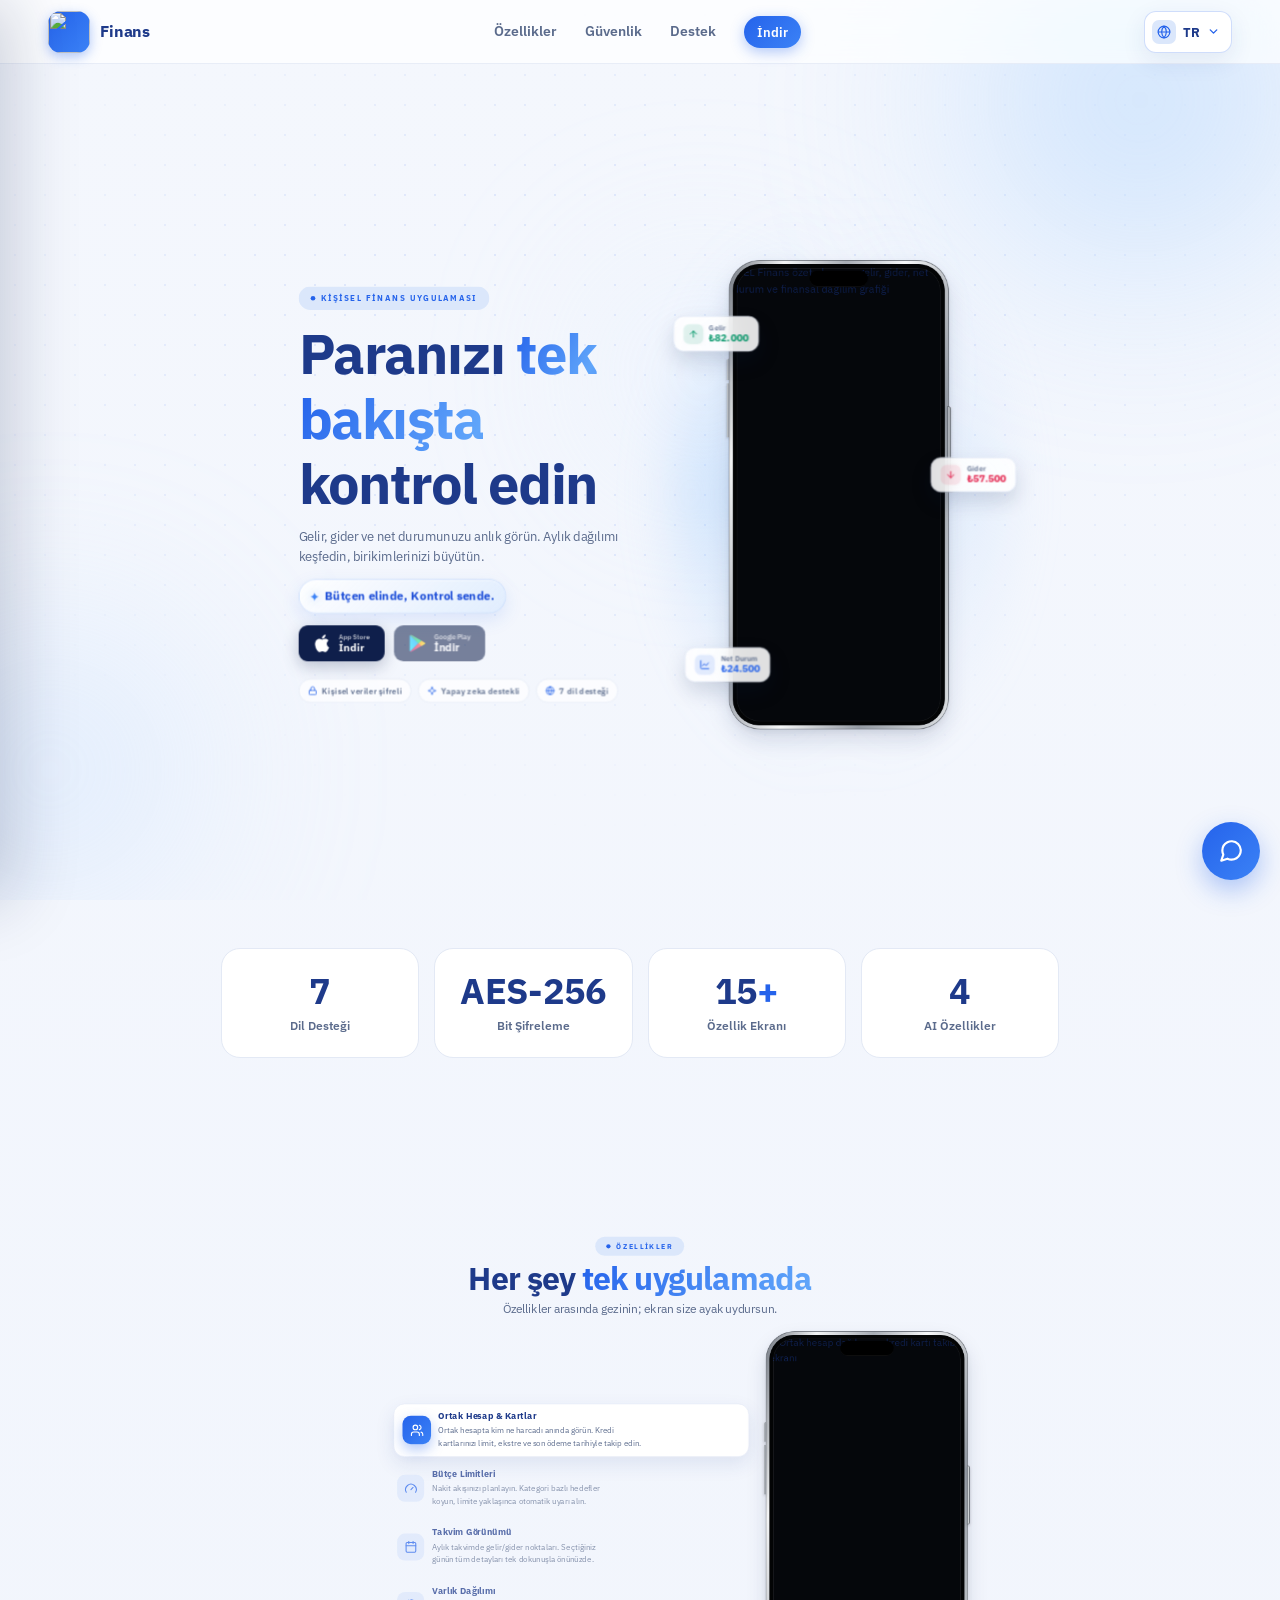
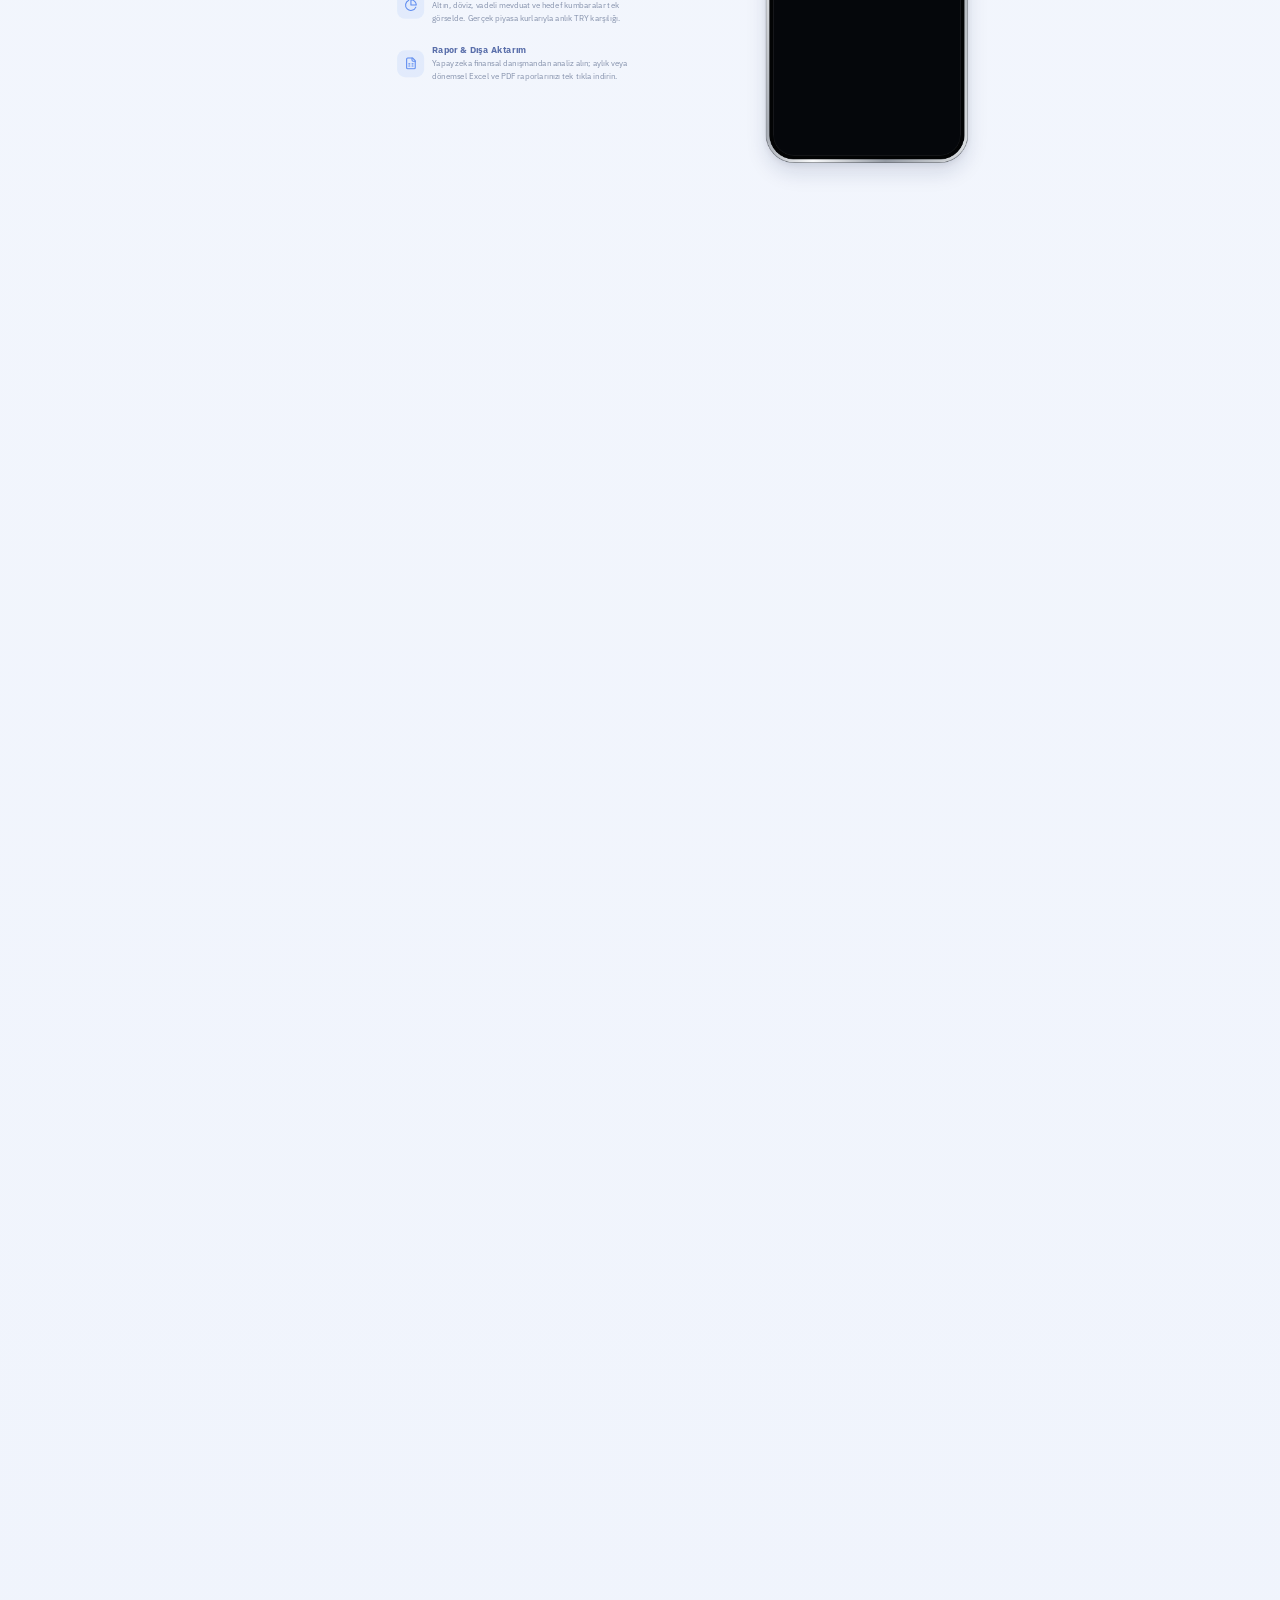
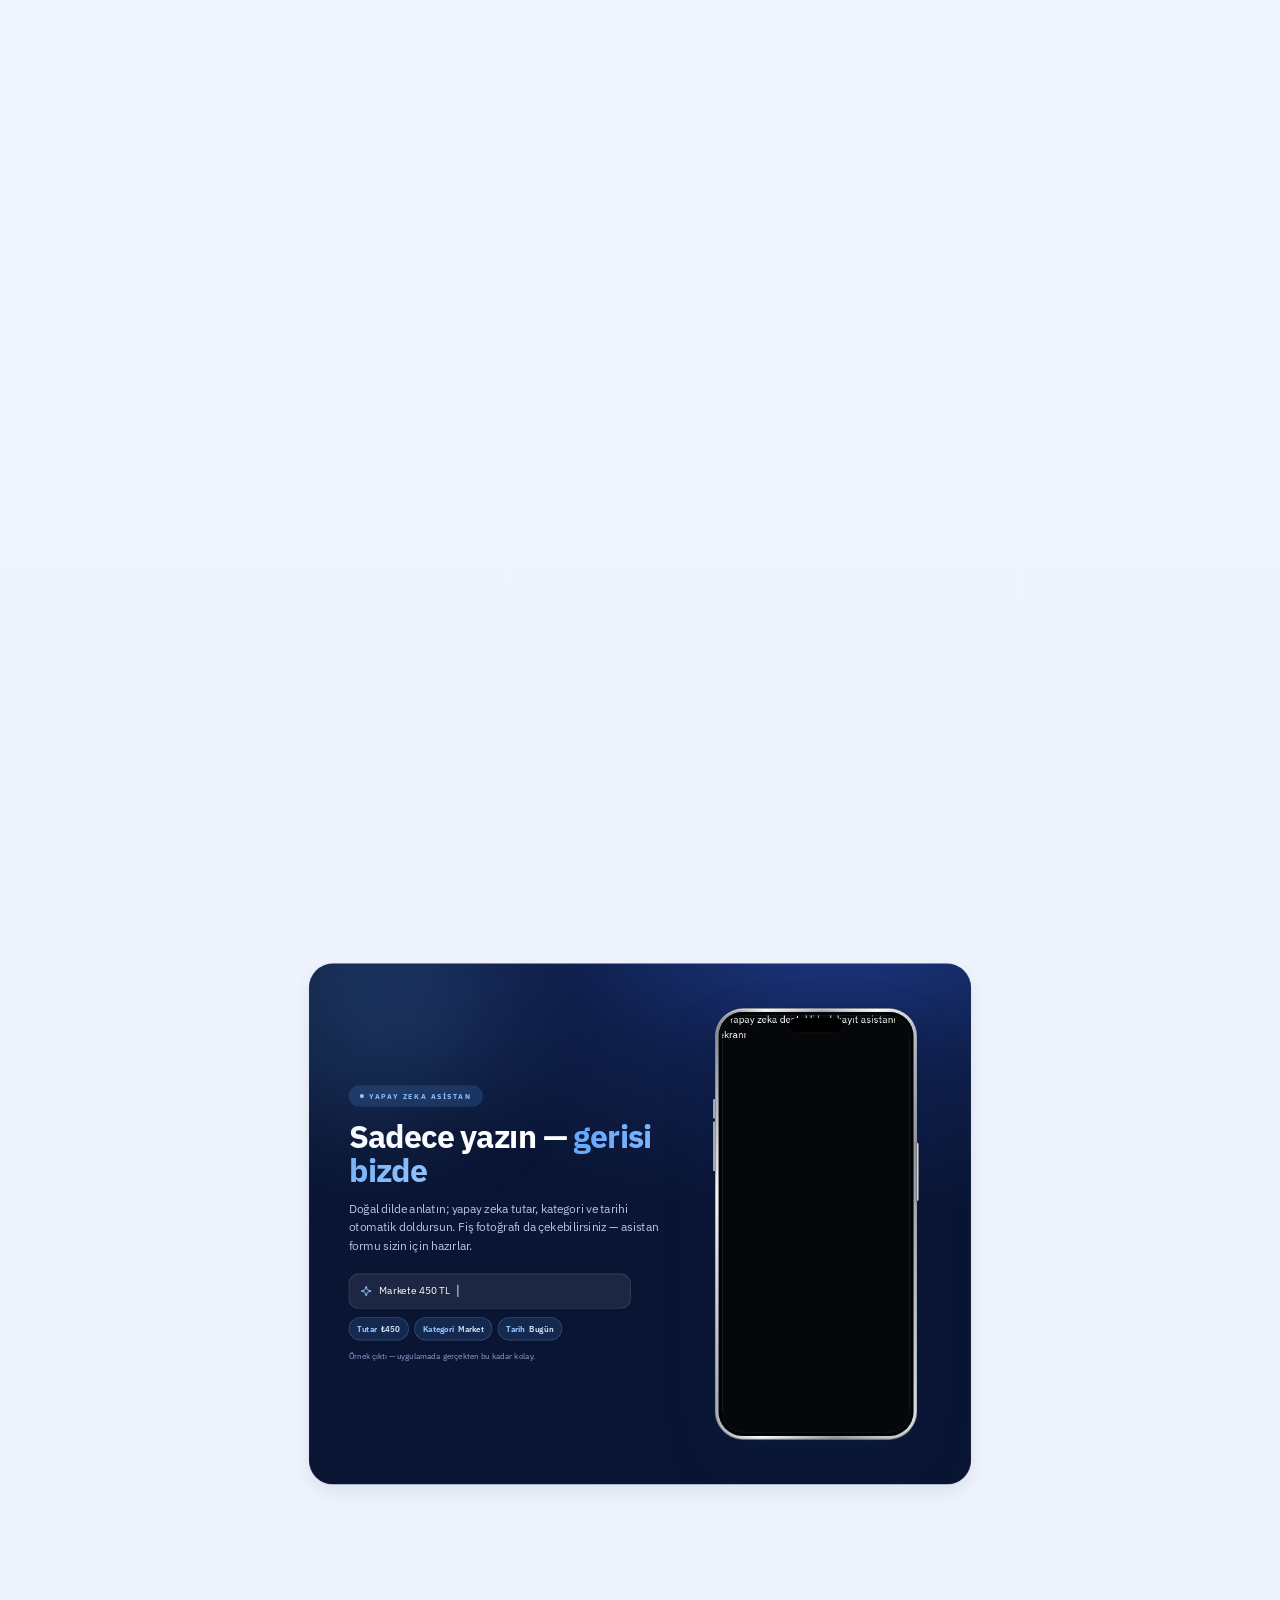
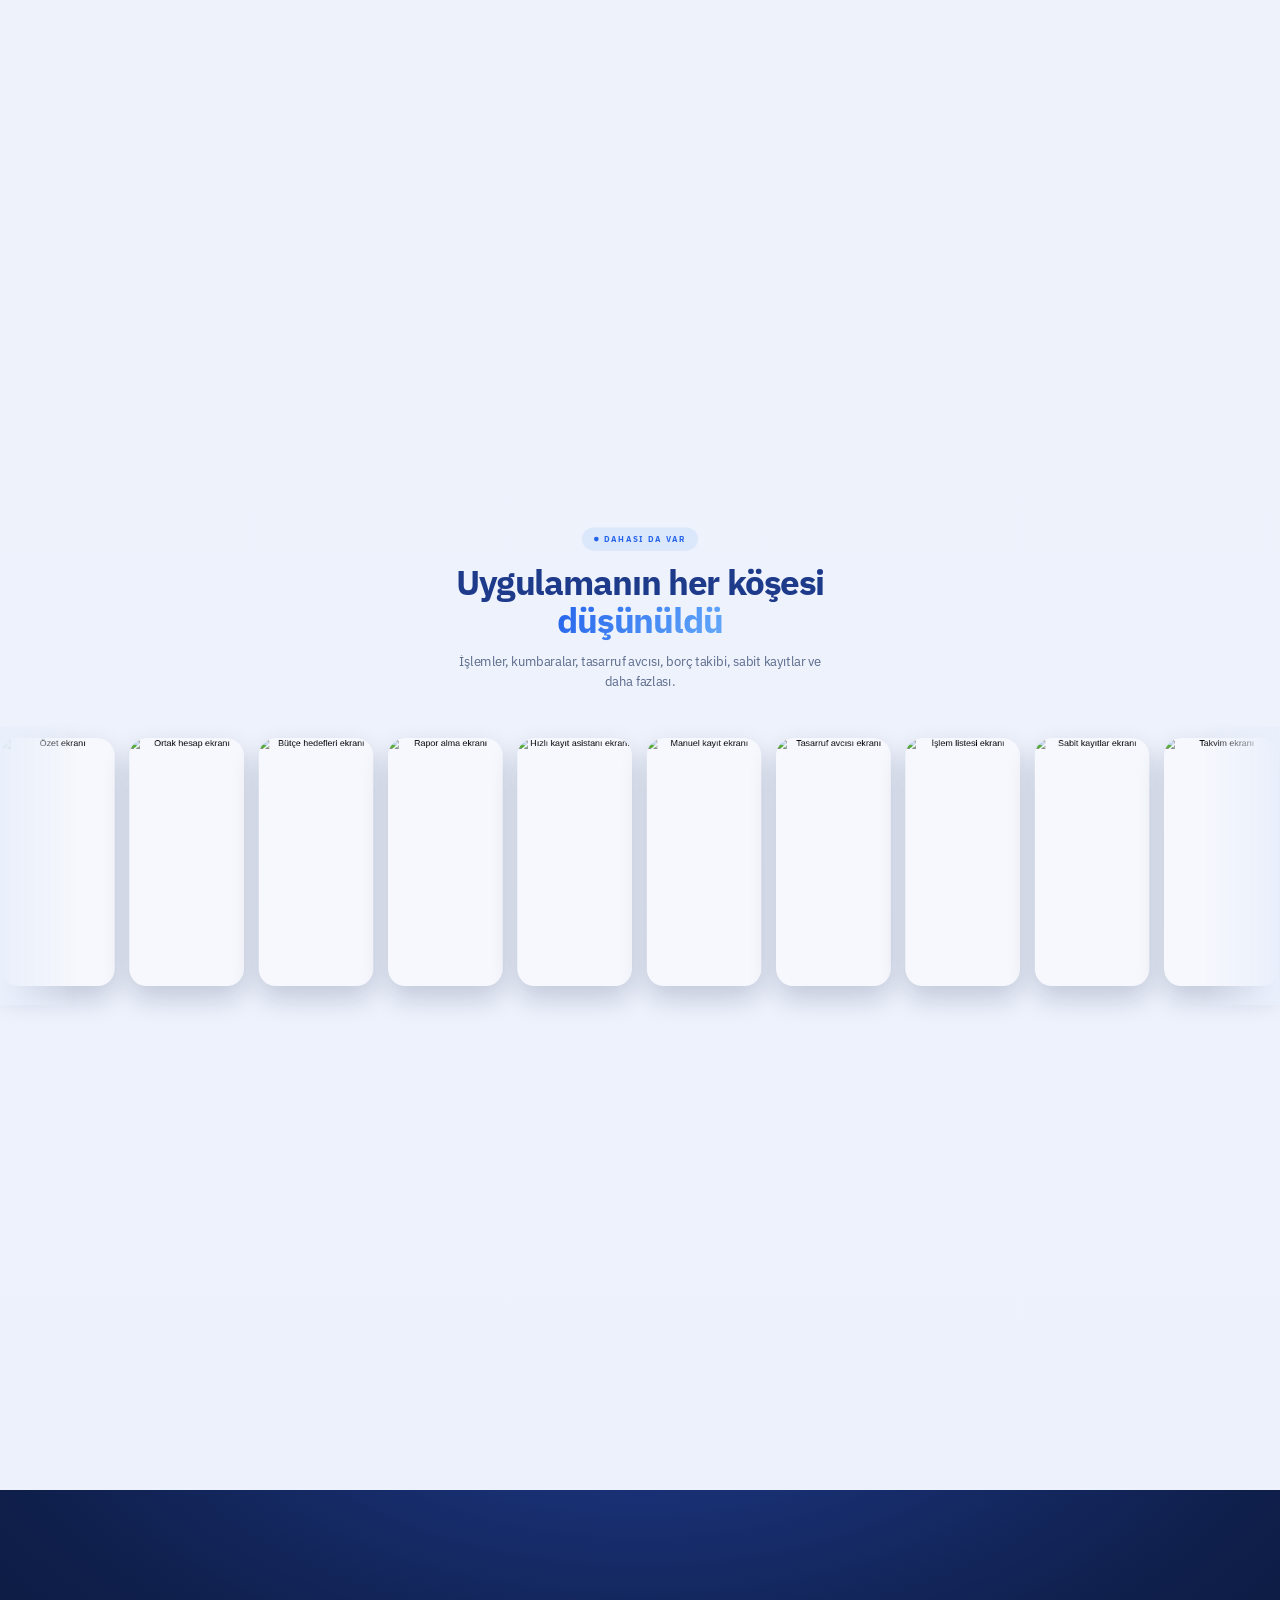
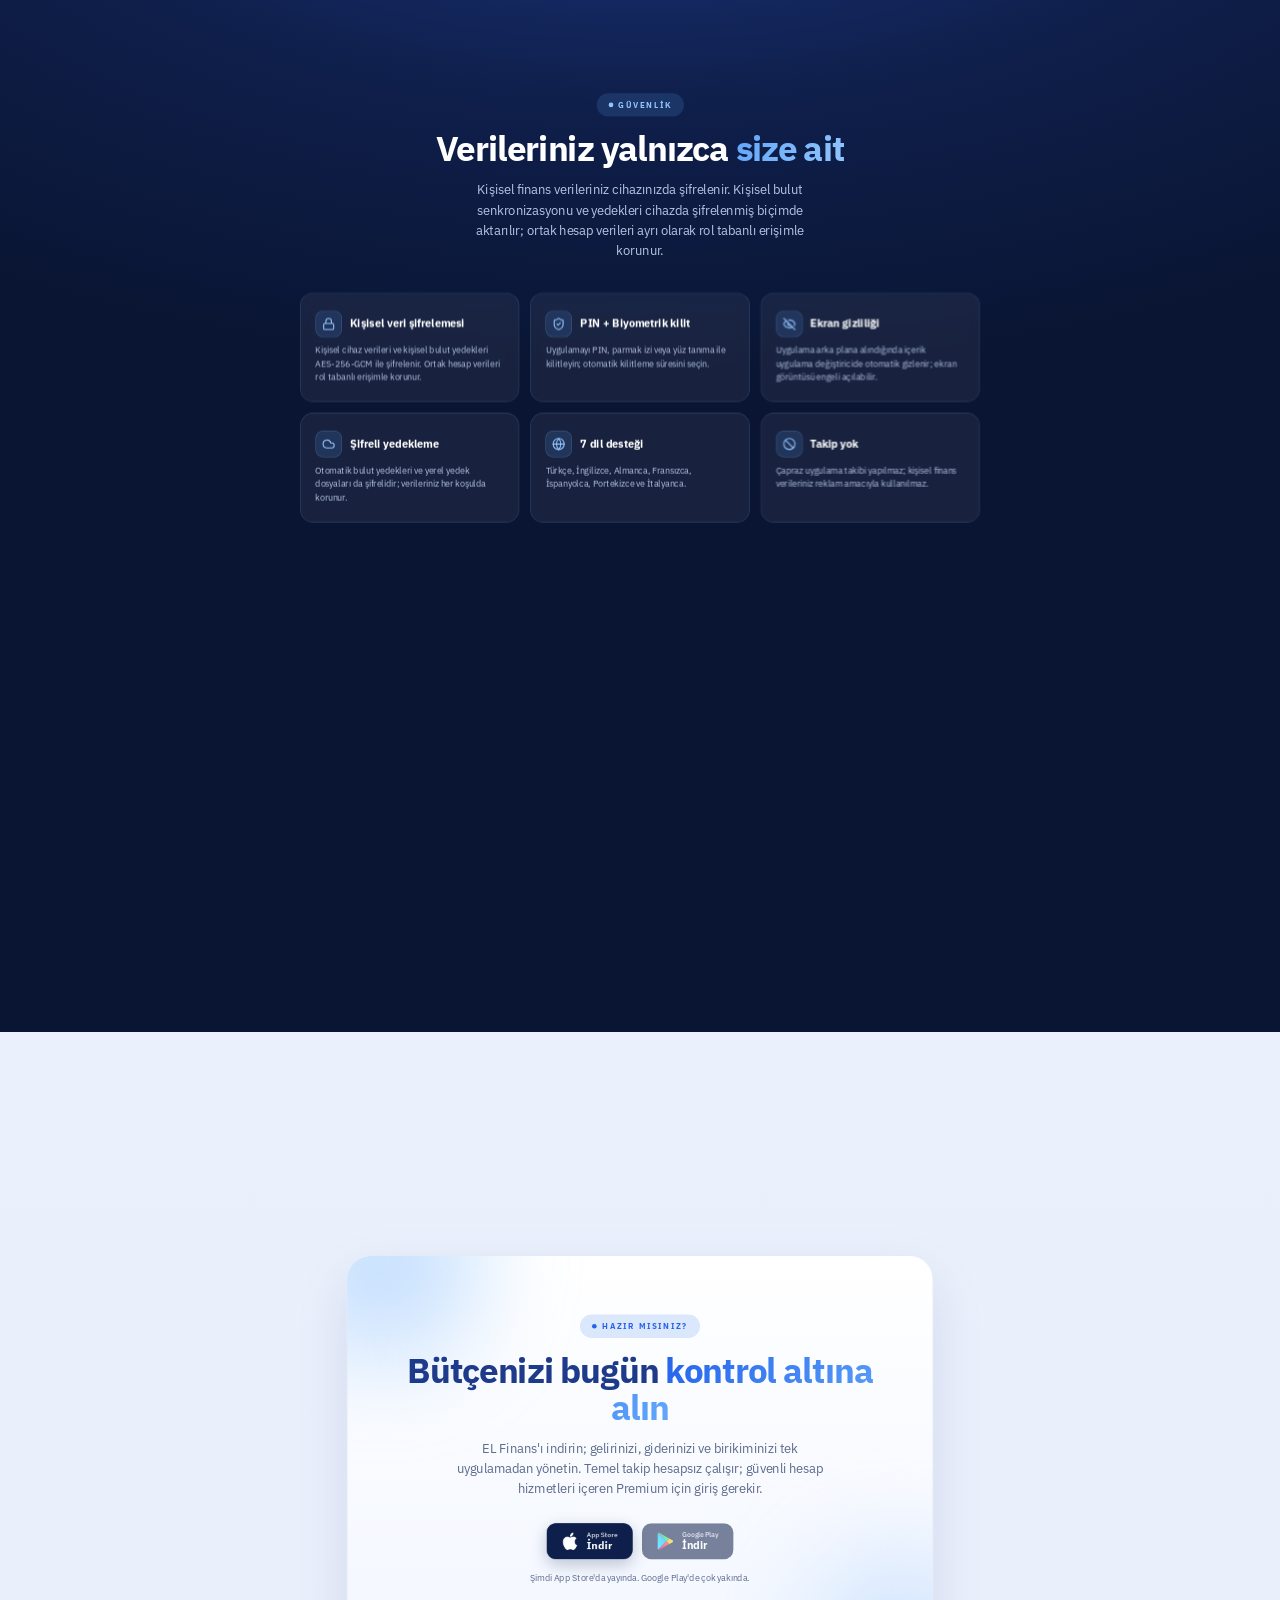
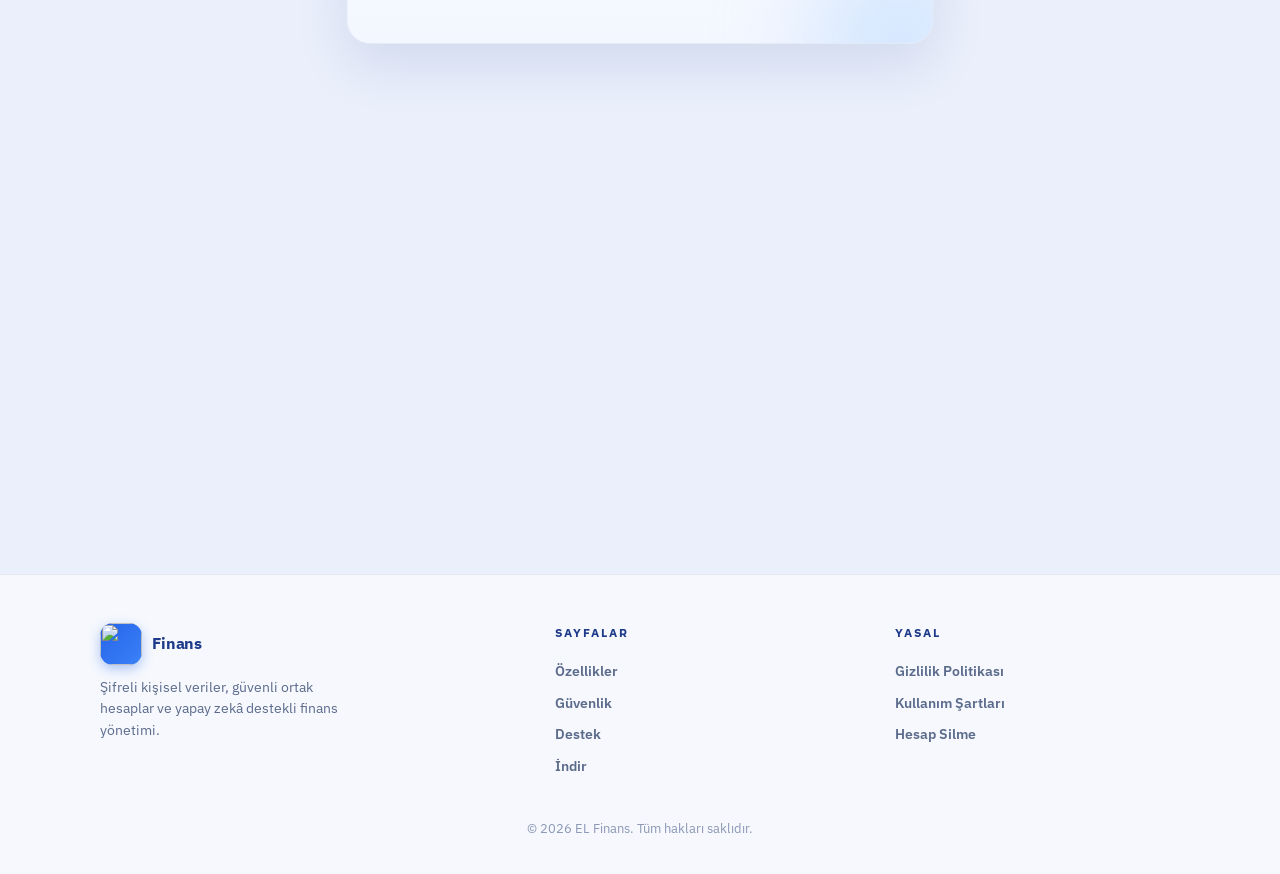
==== index.html @ 50677b7a "Add Brazilian Portuguese legal pages" ====
<!doctype html>
<html lang="tr" data-active-lang="tr">
<head>
  <meta charset="utf-8">
  <meta name="viewport" content="width=device-width, initial-scale=1">
  <title>EL Finans</title>
  <meta name="description" content="EL Finans: gelir-gider takibi, rol korumalı ortak hesaplar, kredi kartı yönetimi, yapay zekâ destekli kayıt, bütçe limitleri ve şifreli kişisel veriler.">
  <meta property="og:title" content="EL Finans — Paranızı tek bakışta kontrol edin">
  <meta property="og:description" content="Gelir, gider, birikim ve kredi kartlarınız tek uygulamada. Şifreli kişisel veriler, güvenli ortak hesaplar ve yapay zekâ desteği.">
  <meta property="og:type" content="website">
  <link rel="icon" type="image/png" href="images/favicon-192.png">
  <link rel="apple-touch-icon" href="images/favicon-192.png">
  <link rel="preconnect" href="https://fonts.googleapis.com">
  <link rel="preconnect" href="https://fonts.gstatic.com" crossorigin>
  <link href="https://fonts.googleapis.com/css2?family=IBM+Plex+Sans:wght@400;500;600;700&display=swap" rel="stylesheet">
  <link rel="stylesheet" href="style.css?v=20260728-18">
</head>
<body>

<nav class="nav">
  <button type="button" class="nav-burger" aria-label="Menüyü aç" aria-expanded="false">
    <svg viewBox="0 0 24 24" fill="none" stroke="currentColor" stroke-width="2.2" stroke-linecap="round" aria-hidden="true"><path d="M4 6h16"/><path d="M4 12h16"/><path d="M4 18h16"/></svg>
  </button>
  <a class="brand" href="/" aria-label="EL Finans"><span class="brand-mark"><img src="images/logo-nav.png" alt="" width="42" height="42"></span><span class="brand-name">Finans</span></a>
  <div class="nav-links">
    <a href="#features" data-en="Features">Özellikler</a>
    <a href="#security" data-en="Security">Güvenlik</a>
    <a href="/support" data-en="Support">Destek</a>
    <a class="nav-cta" href="#download" data-en="Download">İndir</a>
  </div>
  <div class="lang-switch" aria-label="Dil / Language">
    <button type="button" class="lang-toggle" aria-haspopup="listbox" aria-expanded="false">
      <svg viewBox="0 0 24 24" fill="none" stroke="currentColor" stroke-width="2" stroke-linecap="round" stroke-linejoin="round" aria-hidden="true"><circle cx="12" cy="12" r="10"/><path d="M2 12h20"/><path d="M12 2a15.3 15.3 0 0 1 4 10 15.3 15.3 0 0 1-4 10 15.3 15.3 0 0 1-4-10 15.3 15.3 0 0 1 4-10z"/></svg>
      <span class="lang-current">TR</span>
      <svg class="chev" viewBox="0 0 24 24" fill="none" stroke="currentColor" stroke-width="2.5" stroke-linecap="round" stroke-linejoin="round" aria-hidden="true"><path d="m6 9 6 6 6-6"/></svg>
    </button>
    <div class="lang-menu">
      <button type="button" data-set-lang="tr" aria-pressed="true">Türkçe</button>
      <button type="button" data-set-lang="en" aria-pressed="false">English</button>
    </div>
  </div>
</nav>

<!-- ═══ HERO ═══ -->
<header class="hero" id="top">
  <div class="hero-bg" aria-hidden="true">
    <div class="hero-dots"></div>
    <span class="orb orb-1"></span>
    <span class="orb orb-2"></span>
    <span class="orb orb-3"></span>
  </div>
  <div class="hero-inner viewport-layout">
    <div class="hero-copy">
      <span class="badge" data-en="Personal Finance App">Kişisel Finans Uygulaması</span>
      <h1 id="hero-title" data-en='Control your money <span class="accent">at a glance</span>'>Paranızı <span class="accent">tek bakışta</span> kontrol edin</h1>
      <p class="lede" data-en="See your income, expenses and net position instantly. Explore the monthly breakdown and grow your savings.">Gelir, gider ve net durumunuzu anlık görün. Aylık dağılımı keşfedin, birikimlerinizi büyütün.</p>
      <p class="hero-slogan" data-en="Your budget in hand. You are in control.">Bütçen elinde, Kontrol sende.</p>
      <div class="store-buttons">
        <a class="store-btn" href="https://apps.apple.com/tr/app/el-finans/id6766858834?l=tr" target="_blank" rel="noopener noreferrer" aria-label="App Store'dan indirin">
          <svg viewBox="0 0 24 24" fill="currentColor" aria-hidden="true"><path d="M12.152 6.896c-.948 0-2.415-1.078-3.96-1.04-2.04.027-3.91 1.183-4.961 3.014-2.117 3.675-.546 9.103 1.519 12.09 1.013 1.454 2.208 3.09 3.792 3.03 1.52-.065 2.09-.987 3.935-.987 1.831 0 2.35.987 3.96.948 1.637-.026 2.676-1.48 3.676-2.948 1.156-1.688 1.636-3.325 1.662-3.415-.039-.013-3.182-1.221-3.22-4.857-.026-3.04 2.48-4.494 2.597-4.559-1.429-2.09-3.623-2.324-4.39-2.376-2-.156-3.675 1.09-4.61 1.09zM15.53 3.83c.843-1.012 1.4-2.427 1.245-3.83-1.207.052-2.662.805-3.532 1.818-.78.896-1.454 2.338-1.273 3.714 1.338.104 2.715-.688 3.559-1.701"/></svg>
          <span class="t"><small>App Store</small><b data-en="Download">İndir</b></span>
        </a>
        <span class="store-btn store-btn-disabled" aria-label="Google Play kapalı testte" aria-disabled="true">
          <svg viewBox="0 0 23.5 26" aria-hidden="true">
            <defs>
              <linearGradient id="gp1a" x1=".91" y1=".05" x2=".16" y2=".92"><stop offset="0" stop-color="#00A0FF"/><stop offset="1" stop-color="#00E3FF"/></linearGradient>
              <linearGradient id="gp1b" x1="1" y1=".5" x2="0" y2=".5"><stop offset="0" stop-color="#FFE000"/><stop offset="1" stop-color="#FF9C00"/></linearGradient>
              <linearGradient id="gp1c" x1=".86" y1=".12" x2=".14" y2=".88"><stop offset="0" stop-color="#FF3A44"/><stop offset="1" stop-color="#C31162"/></linearGradient>
              <linearGradient id="gp1d" x1=".14" y1=".1" x2=".86" y2=".86"><stop offset="0" stop-color="#32A071"/><stop offset="1" stop-color="#00F076"/></linearGradient>
            </defs>
            <path fill="url(#gp1a)" d="M.7.5C.4.8.3 1.3.3 1.9v22.1c0 .6.2 1.1.5 1.4l.1.1 12.4-12.4v-.3L.7.5z"/>
            <path fill="url(#gp1b)" d="M17.4 17.3l-4.1-4.1v-.3l4.1-4.1.1.1 4.9 2.8c1.4.8 1.4 2.1 0 2.9l-4.9 2.8-.1-.1z"/>
            <path fill="url(#gp1c)" d="M17.5 17.2L13.3 13 .7 25.6c.5.5 1.2.5 2.1.1l14.7-8.5z"/>
            <path fill="url(#gp1d)" d="M17.5 8.8L2.8.4C1.9-.1 1.2 0 .7.5L13.3 13l4.2-4.2z"/>
          </svg>
          <span class="t"><small>Google Play</small><b data-en="Download">İndir</b></span>
        </span>
      </div>
      <ul class="trust-chips">
        <li><svg viewBox="0 0 24 24" fill="none" stroke="currentColor" stroke-width="2" stroke-linecap="round" stroke-linejoin="round" aria-hidden="true"><rect width="18" height="11" x="3" y="11" rx="2" ry="2"/><path d="M7 11V7a5 5 0 0 1 10 0v4"/></svg><span data-en="Personal data encrypted">Kişisel veriler şifreli</span></li>
        <li><svg viewBox="0 0 24 24" fill="none" stroke="currentColor" stroke-width="2" stroke-linecap="round" stroke-linejoin="round" aria-hidden="true"><path d="M9.937 15.5A2 2 0 0 0 8.5 14.063l-6.135-1.582a.5.5 0 0 1 0-.962L8.5 9.936A2 2 0 0 0 9.937 8.5l1.582-6.135a.5.5 0 0 1 .963 0L14.063 8.5A2 2 0 0 0 15.5 9.937l6.135 1.581a.5.5 0 0 1 0 .964L15.5 14.063a2 2 0 0 0-1.437 1.437l-1.582 6.135a.5.5 0 0 1-.963 0z"/></svg><span data-en="AI-powered">Yapay zeka destekli</span></li>
        <li><svg viewBox="0 0 24 24" fill="none" stroke="currentColor" stroke-width="2" stroke-linecap="round" stroke-linejoin="round" aria-hidden="true"><circle cx="12" cy="12" r="10"/><path d="M2 12h20"/><path d="M12 2a15.3 15.3 0 0 1 4 10 15.3 15.3 0 0 1-4 10 15.3 15.3 0 0 1-4-10 15.3 15.3 0 0 1 4-10z"/></svg><span data-en="7 languages">7 dil desteği</span></li>
      </ul>
    </div>
    <div class="hero-visual">
      <div class="phone">
        <div class="screen">
          <span class="island" aria-hidden="true"></span>
          <img src="images/screens/feature-sections/özet.webp" alt="EL Finans özet ekranı — gelir, gider, net durum ve finansal dağılım grafiği" width="1206" height="2622" fetchpriority="high">
        </div>
      </div>
      <div class="float-chip chip-income" aria-hidden="true">
        <span class="fc-ic"><svg viewBox="0 0 24 24" fill="none" stroke="currentColor" stroke-width="2.2" stroke-linecap="round" stroke-linejoin="round"><path d="M12 19V5"/><path d="m5 12 7-7 7 7"/></svg></span>
        <span><small data-en="Income">Gelir</small><b>₺82.000</b></span>
      </div>
      <div class="float-chip chip-expense" aria-hidden="true">
        <span class="fc-ic"><svg viewBox="0 0 24 24" fill="none" stroke="currentColor" stroke-width="2.2" stroke-linecap="round" stroke-linejoin="round"><path d="M12 5v14"/><path d="m19 12-7 7-7-7"/></svg></span>
        <span><small data-en="Expenses">Gider</small><b>₺57.500</b></span>
      </div>
      <div class="float-chip chip-net" aria-hidden="true">
        <span class="fc-ic"><svg viewBox="0 0 24 24" fill="none" stroke="currentColor" stroke-width="2.2" stroke-linecap="round" stroke-linejoin="round"><path d="M3 3v16a2 2 0 0 0 2 2h16"/><path d="m7 14 4-4 4 4 5-6"/></svg></span>
        <span><small data-en="Net Position">Net Durum</small><b>₺24.500</b></span>
      </div>
    </div>
  </div>
</header>

<!-- ═══ İSTATİSTİKLER ═══ -->
<section class="stats stagger">
  <div class="stat"><b><span data-count="7">0</span></b><span data-en="Language Support">Dil Desteği</span></div>
  <div class="stat"><b>AES-<span data-count="256">0</span></b><span data-en="Bit Encryption">Bit Şifreleme</span></div>
  <div class="stat"><b><span data-count="15">0</span><span class="unit">+</span></b><span data-en="Feature Screens">Özellik Ekranı</span></div>
  <div class="stat"><b><span data-count="4">0</span></b><span data-en="AI Features">AI Özellikler</span></div>
</section>

<!-- ═══ ÖZELLİKLER: YAPIŞKAN VİTRİN ═══ -->
<section class="showcase" id="features">
  <div class="showcase-stage">
  <div class="showcase-layout viewport-layout">
  <div class="section-head">
    <span class="badge reveal" data-en="Features">Özellikler</span>
    <h2 class="reveal" data-en='Everything in <span class="accent">one app</span>'>Her şey <span class="accent">tek uygulamada</span></h2>
    <p class="lede reveal" data-en="Scroll through the features; the screen keeps up with you.">Özellikler arasında gezinin; ekran size ayak uydursun.</p>
  </div>
  <div class="showcase-wrap">
    <div class="steps">
      <div class="step active" data-shot="0">
        <span class="step-ic"><svg viewBox="0 0 24 24" fill="none" stroke="currentColor" stroke-width="2" stroke-linecap="round" stroke-linejoin="round" aria-hidden="true"><path d="M16 21v-2a4 4 0 0 0-4-4H6a4 4 0 0 0-4 4v2"/><circle cx="9" cy="7" r="4"/><path d="M22 21v-2a4 4 0 0 0-3-3.87"/><path d="M16 3.13a4 4 0 0 1 0 7.75"/></svg></span>
        <div>
          <h3 data-en="Shared Account &amp; Cards">Ortak Hesap &amp; Kartlar</h3>
          <p data-en="See instantly who spent what in the shared account. Track your credit cards with limits, statements and due dates.">Ortak hesapta kim ne harcadı anında görün. Kredi kartlarınızı limit, ekstre ve son ödeme tarihiyle takip edin.</p>
          <div class="phone step-phone"><div class="screen"><span class="island" aria-hidden="true"></span><img src="images/screens/feature-sections/ortak-hesap.webp" alt="Ortak hesap dağılımı ve kredi kartı takibi ekranı" width="1206" height="2622" loading="lazy" decoding="async"></div></div>
        </div>
      </div>
      <div class="step" data-shot="1">
        <span class="step-ic"><svg viewBox="0 0 24 24" fill="none" stroke="currentColor" stroke-width="2" stroke-linecap="round" stroke-linejoin="round" aria-hidden="true"><path d="m12 14 4-4"/><path d="M3.34 19a10 10 0 1 1 17.32 0"/></svg></span>
        <div>
          <h3 data-en="Budget Limits">Bütçe Limitleri</h3>
          <p data-en="Plan your cash flow. Set category-based targets and get automatic alerts as you approach a limit.">Nakit akışınızı planlayın. Kategori bazlı hedefler koyun, limite yaklaşınca otomatik uyarı alın.</p>
          <div class="phone step-phone"><div class="screen"><span class="island" aria-hidden="true"></span><img src="images/screens/feature-sections/butce-hedefleri.webp" alt="Nakit akışı ve aylık bütçe hedefleri ekranı" width="1206" height="2622" loading="lazy" decoding="async"></div></div>
        </div>
      </div>
      <div class="step" data-shot="2">
        <span class="step-ic"><svg viewBox="0 0 24 24" fill="none" stroke="currentColor" stroke-width="2" stroke-linecap="round" stroke-linejoin="round" aria-hidden="true"><path d="M8 2v4"/><path d="M16 2v4"/><rect width="18" height="18" x="3" y="4" rx="2"/><path d="M3 10h18"/></svg></span>
        <div>
          <h3 data-en="Calendar View">Takvim Görünümü</h3>
          <p data-en="Income and expense dots on a monthly calendar. Every detail of the selected day, one tap away.">Aylık takvimde gelir/gider noktaları. Seçtiğiniz günün tüm detayları tek dokunuşla önünüzde.</p>
          <div class="phone step-phone"><div class="screen"><span class="island" aria-hidden="true"></span><img src="images/screens/feature-sections/takvim.webp" alt="Takvim görünümü — günlük gelir ve gider detayları" width="1206" height="2622" loading="lazy" decoding="async"></div></div>
        </div>
      </div>
      <div class="step" data-shot="3">
        <span class="step-ic"><svg viewBox="0 0 24 24" fill="none" stroke="currentColor" stroke-width="2" stroke-linecap="round" stroke-linejoin="round" aria-hidden="true"><path d="M21.21 15.89A10 10 0 1 1 8 2.83"/><path d="M22 12A10 10 0 0 0 12 2v10z"/></svg></span>
        <div>
          <h3 data-en="Asset Allocation">Varlık Dağılımı</h3>
          <p data-en="Gold, foreign currency, time deposits and goal piggy banks in a single view. Live TRY value with real market rates.">Altın, döviz, vadeli mevduat ve hedef kumbaralar tek görselde. Gerçek piyasa kurlarıyla anlık TRY karşılığı.</p>
          <div class="phone step-phone"><div class="screen"><span class="island" aria-hidden="true"></span><img src="images/screens/feature-sections/varlik-dagilimi.webp" alt="Varlık dağılımı — altın, döviz ve birikimlerin grafiği" width="1206" height="2622" loading="lazy" decoding="async"></div></div>
        </div>
      </div>
      <div class="step" data-shot="4">
        <span class="step-ic"><svg viewBox="0 0 24 24" fill="none" stroke="currentColor" stroke-width="2" stroke-linecap="round" stroke-linejoin="round" aria-hidden="true"><path d="M15 2H6a2 2 0 0 0-2 2v16a2 2 0 0 0 2 2h12a2 2 0 0 0 2-2V7Z"/><path d="M14 2v4a2 2 0 0 0 2 2h4"/><path d="M8 13h2"/><path d="M8 17h2"/><path d="M14 13h2"/><path d="M14 17h2"/></svg></span>
        <div>
          <h3 data-en="Reports &amp; Export">Rapor &amp; Dışa Aktarım</h3>
          <p data-en="Get analysis from the AI financial advisor; download your monthly or periodic Excel and PDF reports in one click.">Yapay zeka finansal danışmandan analiz alın; aylık veya dönemsel Excel ve PDF raporlarınızı tek tıkla indirin.</p>
          <div class="phone step-phone"><div class="screen"><span class="island" aria-hidden="true"></span><img src="images/screens/feature-sections/rapor-al.webp" alt="Finansal danışman ve Excel/PDF rapor alma ekranı" width="1206" height="2622" loading="lazy" decoding="async"></div></div>
        </div>
      </div>
    </div>
    <div class="showcase-sticky">
      <div class="phone">
        <div class="screen">
          <span class="island" aria-hidden="true"></span>
          <img class="active" src="images/screens/feature-sections/ortak-hesap.webp" alt="Ortak hesap dağılımı ve kredi kartı takibi ekranı" width="1206" height="2622" loading="lazy" decoding="async">
          <img src="images/screens/feature-sections/butce-hedefleri.webp" alt="Nakit akışı ve aylık bütçe hedefleri ekranı" width="1206" height="2622" loading="lazy" decoding="async">
          <img src="images/screens/feature-sections/takvim.webp" alt="Takvim görünümü — günlük gelir ve gider detayları" width="1206" height="2622" loading="lazy" decoding="async">
          <img src="images/screens/feature-sections/varlik-dagilimi.webp" alt="Varlık dağılımı — altın, döviz ve birikimlerin grafiği" width="1206" height="2622" loading="lazy" decoding="async">
          <img src="images/screens/feature-sections/rapor-al.webp" alt="Finansal danışman ve Excel/PDF rapor alma ekranı" width="1206" height="2622" loading="lazy" decoding="async">
        </div>
      </div>
    </div>
  </div>
  </div>
  </div>
</section>

<!-- ═══ YAPAY ZEKA DEMOSU ═══ -->
<section class="ai-section immersive-section" id="yapay-zeka">
  <div class="immersive-stage">
  <div class="ai-panel viewport-layout">
    <div>
      <span class="badge" data-en="AI Assistant">Yapay Zeka Asistan</span>
      <h2 data-en='Just describe it — <span class="accent" style="background:linear-gradient(120deg,#60a5fa,#93c5fd);-webkit-background-clip:text;background-clip:text">we handle the rest</span>'>Sadece yazın — <span class="accent" style="background:linear-gradient(120deg,#60a5fa,#93c5fd);-webkit-background-clip:text;background-clip:text">gerisi bizde</span></h2>
      <p class="lede" data-en="Describe it in natural language; AI fills in the amount, category and date automatically. You can also snap a receipt photo — the assistant prepares the form for you.">Doğal dilde anlatın; yapay zeka tutar, kategori ve tarihi otomatik doldursun. Fiş fotoğrafı da çekebilirsiniz — asistan formu sizin için hazırlar.</p>
      <div class="ai-demo" aria-hidden="true">
        <div class="ai-input">
          <svg viewBox="0 0 24 24" fill="none" stroke="currentColor" stroke-width="2" stroke-linecap="round" stroke-linejoin="round"><path d="M9.937 15.5A2 2 0 0 0 8.5 14.063l-6.135-1.582a.5.5 0 0 1 0-.962L8.5 9.936A2 2 0 0 0 9.937 8.5l1.582-6.135a.5.5 0 0 1 .963 0L14.063 8.5A2 2 0 0 0 15.5 9.937l6.135 1.581a.5.5 0 0 1 0 .964L15.5 14.063a2 2 0 0 0-1.437 1.437l-1.582 6.135a.5.5 0 0 1-.963 0z"/></svg>
          <span class="ai-typed" id="ai-typed"></span>
          <span class="ai-caret"></span>
        </div>
        <div class="ai-result" id="ai-result">
          <span class="ai-tag"><small data-en="Amount">Tutar</small><span class="v"></span></span>
          <span class="ai-tag"><small data-en="Category">Kategori</small><span class="v"></span></span>
          <span class="ai-tag"><small data-en="Date">Tarih</small><span class="v"></span></span>
        </div>
      </div>
      <p class="ai-note" data-en="Sample output — that's really all it takes in the app.">Örnek çıktı — uygulamada gerçekten bu kadar kolay.</p>
    </div>
    <div class="ai-visual">
      <div class="phone">
        <div class="screen">
          <span class="island" aria-hidden="true"></span>
          <img src="images/screens/feature-sections/hizli-kayit-asistani.webp" alt="Yapay zeka destekli hızlı kayıt asistanı ekranı" width="1206" height="2622" loading="lazy" decoding="async">
        </div>
      </div>
    </div>
  </div>
  </div>
</section>

<!-- ═══ UYGULAMADAN KARELER ═══ -->
<section class="gallery immersive-section">
  <div class="immersive-stage">
  <div class="gallery-layout viewport-layout">
  <div class="section-head">
    <span class="badge reveal" data-en="More Inside">Dahası da Var</span>
    <h2 class="reveal" data-en='Every corner of the app, <span class="accent">thought through</span>'>Uygulamanın her köşesi <span class="accent">düşünüldü</span></h2>
    <p class="lede reveal" data-en="Transactions, piggy banks, savings hunter, debt tracking, recurring records and more.">İşlemler, kumbaralar, tasarruf avcısı, borç takibi, sabit kayıtlar ve daha fazlası.</p>
  </div>
  <div class="marquee">
    <div class="marquee-track">
      <button class="shot" type="button" data-full="images/screens/gallery/01-ozet.webp" aria-label="Özet ekranını büyüt"><img src="images/screens/gallery-previews/01-ozet.webp" alt="Özet ekranı" width="720" height="1558" loading="eager" decoding="async"></button>
      <button class="shot" type="button" data-full="images/screens/gallery/02-ortak-hesap.webp" aria-label="Ortak hesap ekranını büyüt"><img src="images/screens/gallery-previews/02-ortak-hesap.webp" alt="Ortak hesap ekranı" width="720" height="1558" loading="eager" decoding="async"></button>
      <button class="shot" type="button" data-full="images/screens/gallery/03-butce-hedefleri.webp" aria-label="Bütçe hedefleri ekranını büyüt"><img src="images/screens/gallery-previews/03-butce-hedefleri.webp" alt="Bütçe hedefleri ekranı" width="720" height="1558" loading="eager" decoding="async"></button>
      <button class="shot" type="button" data-full="images/screens/gallery/04-rapor-al.webp" aria-label="Rapor alma ekranını büyüt"><img src="images/screens/gallery-previews/04-rapor-al.webp" alt="Rapor alma ekranı" width="720" height="1558" loading="eager" decoding="async"></button>
      <button class="shot" type="button" data-full="images/screens/gallery/05-hizli-kayit-asistani.webp" aria-label="Hızlı kayıt asistanı ekranını büyüt"><img src="images/screens/gallery-previews/05-hizli-kayit-asistani.webp" alt="Hızlı kayıt asistanı ekranı" width="720" height="1558" loading="eager" decoding="async"></button>
      <button class="shot" type="button" data-full="images/screens/gallery/06-manuel-kayit.webp" aria-label="Manuel kayıt ekranını büyüt"><img src="images/screens/gallery-previews/06-manuel-kayit.webp" alt="Manuel kayıt ekranı" width="720" height="1558" loading="eager" decoding="async"></button>
      <button class="shot" type="button" data-full="images/screens/gallery/07-tasarruf-avcisi.webp" aria-label="Tasarruf avcısı ekranını büyüt"><img src="images/screens/gallery-previews/07-tasarruf-avcisi.webp" alt="Tasarruf avcısı ekranı" width="720" height="1558" loading="eager" decoding="async"></button>
      <button class="shot" type="button" data-full="images/screens/gallery/08-islemler.webp" aria-label="İşlem listesi ekranını büyüt"><img src="images/screens/gallery-previews/08-islemler.webp" alt="İşlem listesi ekranı" width="720" height="1558" loading="eager" decoding="async"></button>
      <button class="shot" type="button" data-full="images/screens/gallery/09-sabit-kayitlar.webp" aria-label="Sabit kayıtlar ekranını büyüt"><img src="images/screens/gallery-previews/09-sabit-kayitlar.webp" alt="Sabit kayıtlar ekranı" width="720" height="1558" loading="eager" decoding="async"></button>
      <button class="shot" type="button" data-full="images/screens/gallery/10-takvim.webp" aria-label="Takvim ekranını büyüt"><img src="images/screens/gallery-previews/10-takvim.webp" alt="Takvim ekranı" width="720" height="1558" loading="eager" decoding="async"></button>
      <button class="shot" type="button" data-full="images/screens/gallery/11-varlik-dagilimi.webp" aria-label="Varlık dağılımı ekranını büyüt"><img src="images/screens/gallery-previews/11-varlik-dagilimi.webp" alt="Varlık dağılımı ekranı" width="720" height="1558" loading="eager" decoding="async"></button>
      <button class="shot" type="button" data-full="images/screens/gallery/12-borc-alacak.webp" aria-label="Borç ve alacak takibi ekranını büyüt"><img src="images/screens/gallery-previews/12-borc-alacak.webp" alt="Borç ve alacak takibi ekranı" width="720" height="1558" loading="eager" decoding="async"></button>
      <button class="shot" type="button" data-full="images/screens/gallery/13-kumbaralar.webp" aria-label="Hedef kumbaralar ekranını büyüt"><img src="images/screens/gallery-previews/13-kumbaralar.webp" alt="Hedef kumbaralar ekranı" width="720" height="1558" loading="eager" decoding="async"></button>
      <button class="shot" type="button" data-full="images/screens/gallery/14-varliklarim.webp" aria-label="Varlıklarım ekranını büyüt"><img src="images/screens/gallery-previews/14-varliklarim.webp" alt="Varlıklarım ekranı" width="720" height="1558" loading="eager" decoding="async"></button>
      <button class="shot" type="button" data-full="images/screens/gallery/15-ayarlar.webp" aria-label="Ayarlar ekranını büyüt"><img src="images/screens/gallery-previews/15-ayarlar.webp" alt="Ayarlar ekranı" width="720" height="1558" loading="eager" decoding="async"></button>
    </div>
    <div class="marquee-track" aria-hidden="true">
      <button class="shot" type="button" data-full="images/screens/gallery/01-ozet.webp" tabindex="-1"><img src="images/screens/gallery-previews/01-ozet.webp" alt="" width="720" height="1558" loading="eager" decoding="async"></button>
      <button class="shot" type="button" data-full="images/screens/gallery/02-ortak-hesap.webp" tabindex="-1"><img src="images/screens/gallery-previews/02-ortak-hesap.webp" alt="" width="720" height="1558" loading="eager" decoding="async"></button>
      <button class="shot" type="button" data-full="images/screens/gallery/03-butce-hedefleri.webp" tabindex="-1"><img src="images/screens/gallery-previews/03-butce-hedefleri.webp" alt="" width="720" height="1558" loading="eager" decoding="async"></button>
      <button class="shot" type="button" data-full="images/screens/gallery/04-rapor-al.webp" tabindex="-1"><img src="images/screens/gallery-previews/04-rapor-al.webp" alt="" width="720" height="1558" loading="eager" decoding="async"></button>
      <button class="shot" type="button" data-full="images/screens/gallery/05-hizli-kayit-asistani.webp" tabindex="-1"><img src="images/screens/gallery-previews/05-hizli-kayit-asistani.webp" alt="" width="720" height="1558" loading="eager" decoding="async"></button>
      <button class="shot" type="button" data-full="images/screens/gallery/06-manuel-kayit.webp" tabindex="-1"><img src="images/screens/gallery-previews/06-manuel-kayit.webp" alt="" width="720" height="1558" loading="eager" decoding="async"></button>
      <button class="shot" type="button" data-full="images/screens/gallery/07-tasarruf-avcisi.webp" tabindex="-1"><img src="images/screens/gallery-previews/07-tasarruf-avcisi.webp" alt="" width="720" height="1558" loading="eager" decoding="async"></button>
      <button class="shot" type="button" data-full="images/screens/gallery/08-islemler.webp" tabindex="-1"><img src="images/screens/gallery-previews/08-islemler.webp" alt="" width="720" height="1558" loading="eager" decoding="async"></button>
      <button class="shot" type="button" data-full="images/screens/gallery/09-sabit-kayitlar.webp" tabindex="-1"><img src="images/screens/gallery-previews/09-sabit-kayitlar.webp" alt="" width="720" height="1558" loading="eager" decoding="async"></button>
      <button class="shot" type="button" data-full="images/screens/gallery/10-takvim.webp" tabindex="-1"><img src="images/screens/gallery-previews/10-takvim.webp" alt="" width="720" height="1558" loading="eager" decoding="async"></button>
      <button class="shot" type="button" data-full="images/screens/gallery/11-varlik-dagilimi.webp" tabindex="-1"><img src="images/screens/gallery-previews/11-varlik-dagilimi.webp" alt="" width="720" height="1558" loading="eager" decoding="async"></button>
      <button class="shot" type="button" data-full="images/screens/gallery/12-borc-alacak.webp" tabindex="-1"><img src="images/screens/gallery-previews/12-borc-alacak.webp" alt="" width="720" height="1558" loading="eager" decoding="async"></button>
      <button class="shot" type="button" data-full="images/screens/gallery/13-kumbaralar.webp" tabindex="-1"><img src="images/screens/gallery-previews/13-kumbaralar.webp" alt="" width="720" height="1558" loading="eager" decoding="async"></button>
      <button class="shot" type="button" data-full="images/screens/gallery/14-varliklarim.webp" tabindex="-1"><img src="images/screens/gallery-previews/14-varliklarim.webp" alt="" width="720" height="1558" loading="eager" decoding="async"></button>
      <button class="shot" type="button" data-full="images/screens/gallery/15-ayarlar.webp" tabindex="-1"><img src="images/screens/gallery-previews/15-ayarlar.webp" alt="" width="720" height="1558" loading="eager" decoding="async"></button>
    </div>
  </div>
  </div>
  </div>
</section>

<div class="shot-modal" id="shot-modal" aria-hidden="true" role="dialog" aria-modal="true" aria-label="Ekran görüntüsü önizleme">
  <button class="shot-modal-close" type="button" aria-label="Önizlemeyi kapat">
    <svg viewBox="0 0 24 24" fill="none" stroke="currentColor" stroke-width="2.4" stroke-linecap="round" stroke-linejoin="round" aria-hidden="true"><path d="M18 6 6 18"/><path d="m6 6 12 12"/></svg>
  </button>
  <div class="shot-modal-frame">
    <img src="" alt="" decoding="async">
  </div>
</div>

<!-- ═══ GÜVENLİK ═══ -->
<section class="dark-band immersive-section" id="security">
  <div class="immersive-stage">
  <div class="security-layout viewport-layout">
  <span class="badge reveal" data-en="Security">Güvenlik</span>
  <h2 class="reveal" data-en='Your data belongs <span class="accent" style="background:linear-gradient(120deg,#60a5fa,#93c5fd);-webkit-background-clip:text;background-clip:text">only to you</span>'>Verileriniz yalnızca <span class="accent" style="background:linear-gradient(120deg,#60a5fa,#93c5fd);-webkit-background-clip:text;background-clip:text">size ait</span></h2>
  <p class="lede reveal" data-en="Your personal financial data is encrypted on your device. Personal cloud sync and backups are transferred and stored in device-encrypted form; shared-account data is separately protected by role-based access.">Kişisel finans verileriniz cihazınızda şifrelenir. Kişisel bulut senkronizasyonu ve yedekleri cihazda şifrelenmiş biçimde aktarılır; ortak hesap verileri ayrı olarak rol tabanlı erişimle korunur.</p>
  <div class="sec-grid stagger">
    <div class="sec-card"><div class="sec-head"><div class="ic"><svg viewBox="0 0 24 24" fill="none" stroke="currentColor" stroke-width="2" stroke-linecap="round" stroke-linejoin="round" aria-hidden="true"><rect width="18" height="11" x="3" y="11" rx="2" ry="2"/><path d="M7 11V7a5 5 0 0 1 10 0v4"/></svg></div><h3 data-en="Personal data encryption">Kişisel veri şifrelemesi</h3></div><p data-en="Personal device data and personal cloud backups use AES-256-GCM encryption. Shared-account data is protected by role-based access.">Kişisel cihaz verileri ve kişisel bulut yedekleri AES-256-GCM ile şifrelenir. Ortak hesap verileri rol tabanlı erişimle korunur.</p></div>
    <div class="sec-card"><div class="sec-head"><div class="ic"><svg viewBox="0 0 24 24" fill="none" stroke="currentColor" stroke-width="2" stroke-linecap="round" stroke-linejoin="round" aria-hidden="true"><path d="M20 13c0 5-3.5 7.5-7.66 8.95a1 1 0 0 1-.67-.01C7.5 20.5 4 18 4 13V6a1 1 0 0 1 1-1c2 0 4.5-1.2 6.24-2.72a1.17 1.17 0 0 1 1.52 0C14.51 3.81 17 5 19 5a1 1 0 0 1 1 1z"/><path d="m9 12 2 2 4-4"/></svg></div><h3 data-en="PIN + biometric lock">PIN + Biyometrik kilit</h3></div><p data-en="Lock the app with a PIN, fingerprint or face recognition; choose the auto-lock timeout.">Uygulamayı PIN, parmak izi veya yüz tanıma ile kilitleyin; otomatik kilitleme süresini seçin.</p></div>
    <div class="sec-card"><div class="sec-head"><div class="ic"><svg viewBox="0 0 24 24" fill="none" stroke="currentColor" stroke-width="2" stroke-linecap="round" stroke-linejoin="round" aria-hidden="true"><path d="M10.733 5.076a10.744 10.744 0 0 1 11.205 6.575 1 1 0 0 1 0 .696 10.747 10.747 0 0 1-1.444 2.49"/><path d="M14.084 14.158a3 3 0 0 1-4.242-4.242"/><path d="M17.479 17.499a10.75 10.75 0 0 1-15.417-5.151 1 1 0 0 1 0-.696 10.75 10.75 0 0 1 4.446-5.143"/><path d="m2 2 20 20"/></svg></div><h3 data-en="Screen privacy">Ekran gizliliği</h3></div><p data-en="Content is hidden automatically in the app switcher when backgrounded; screenshot blocking can be enabled.">Uygulama arka plana alındığında içerik uygulama değiştiricide otomatik gizlenir; ekran görüntüsü engeli açılabilir.</p></div>
    <div class="sec-card"><div class="sec-head"><div class="ic"><svg viewBox="0 0 24 24" fill="none" stroke="currentColor" stroke-width="2" stroke-linecap="round" stroke-linejoin="round" aria-hidden="true"><path d="M17.5 19H9a7 7 0 1 1 6.71-9h1.79a4.5 4.5 0 1 1 0 9Z"/></svg></div><h3 data-en="Encrypted backups">Şifreli yedekleme</h3></div><p data-en="Automatic cloud backups and local backup files are also encrypted; your data is protected in every scenario.">Otomatik bulut yedekleri ve yerel yedek dosyaları da şifrelidir; verileriniz her koşulda korunur.</p></div>
    <div class="sec-card"><div class="sec-head"><div class="ic"><svg viewBox="0 0 24 24" fill="none" stroke="currentColor" stroke-width="2" stroke-linecap="round" stroke-linejoin="round" aria-hidden="true"><circle cx="12" cy="12" r="10"/><path d="M2 12h20"/><path d="M12 2a15.3 15.3 0 0 1 4 10 15.3 15.3 0 0 1-4 10 15.3 15.3 0 0 1-4-10 15.3 15.3 0 0 1 4-10z"/></svg></div><h3 data-en="7 languages">7 dil desteği</h3></div><p data-en="Turkish, English, German, French, Spanish, Portuguese and Italian.">Türkçe, İngilizce, Almanca, Fransızca, İspanyolca, Portekizce ve İtalyanca.</p></div>
    <div class="sec-card"><div class="sec-head"><div class="ic"><svg viewBox="0 0 24 24" fill="none" stroke="currentColor" stroke-width="2" stroke-linecap="round" stroke-linejoin="round" aria-hidden="true"><circle cx="12" cy="12" r="10"/><path d="m4.9 4.9 14.2 14.2"/></svg></div><h3 data-en="No tracking">Takip yok</h3></div><p data-en="No cross-app tracking; your personal finance data is never used for advertising.">Çapraz uygulama takibi yapılmaz; kişisel finans verileriniz reklam amacıyla kullanılmaz.</p></div>
  </div>
  </div>
  </div>
</section>

<!-- ═══ CTA ═══ -->
<section class="cta immersive-section" id="download">
  <div class="immersive-stage">
  <div class="cta-layout viewport-layout">
  <div class="cta-card reveal-scale">
    <span class="badge" data-en="Ready?">Hazır mısınız?</span>
    <h2 data-en='Take control of your budget <span class="accent">today</span>'>Bütçenizi bugün <span class="accent">kontrol altına alın</span></h2>
    <p class="lede" style="margin-left:auto;margin-right:auto" data-en="Download EL Finans and manage your income, expenses and savings from a single app. Basic tracking works without an account; Premium requires sign-in for secure account-based services.">EL Finans'ı indirin; gelirinizi, giderinizi ve birikiminizi tek uygulamadan yönetin. Temel takip hesapsız çalışır; güvenli hesap hizmetleri içeren Premium için giriş gerekir.</p>
    <div class="store-buttons">
      <a class="store-btn" href="https://apps.apple.com/tr/app/el-finans/id6766858834?l=tr" target="_blank" rel="noopener noreferrer" aria-label="App Store'dan indirin">
        <svg viewBox="0 0 24 24" fill="currentColor" aria-hidden="true"><path d="M12.152 6.896c-.948 0-2.415-1.078-3.96-1.04-2.04.027-3.91 1.183-4.961 3.014-2.117 3.675-.546 9.103 1.519 12.09 1.013 1.454 2.208 3.09 3.792 3.03 1.52-.065 2.09-.987 3.935-.987 1.831 0 2.35.987 3.96.948 1.637-.026 2.676-1.48 3.676-2.948 1.156-1.688 1.636-3.325 1.662-3.415-.039-.013-3.182-1.221-3.22-4.857-.026-3.04 2.48-4.494 2.597-4.559-1.429-2.09-3.623-2.324-4.39-2.376-2-.156-3.675 1.09-4.61 1.09zM15.53 3.83c.843-1.012 1.4-2.427 1.245-3.83-1.207.052-2.662.805-3.532 1.818-.78.896-1.454 2.338-1.273 3.714 1.338.104 2.715-.688 3.559-1.701"/></svg>
        <span class="t"><small>App Store</small><b data-en="Download">İndir</b></span>
      </a>
      <span class="store-btn store-btn-disabled" aria-label="Google Play kapalı testte" aria-disabled="true">
        <svg viewBox="0 0 23.5 26" aria-hidden="true">
          <defs>
            <linearGradient id="gp2a" x1=".91" y1=".05" x2=".16" y2=".92"><stop offset="0" stop-color="#00A0FF"/><stop offset="1" stop-color="#00E3FF"/></linearGradient>
            <linearGradient id="gp2b" x1="1" y1=".5" x2="0" y2=".5"><stop offset="0" stop-color="#FFE000"/><stop offset="1" stop-color="#FF9C00"/></linearGradient>
            <linearGradient id="gp2c" x1=".86" y1=".12" x2=".14" y2=".88"><stop offset="0" stop-color="#FF3A44"/><stop offset="1" stop-color="#C31162"/></linearGradient>
            <linearGradient id="gp2d" x1=".14" y1=".1" x2=".86" y2=".86"><stop offset="0" stop-color="#32A071"/><stop offset="1" stop-color="#00F076"/></linearGradient>
          </defs>
          <path fill="url(#gp2a)" d="M.7.5C.4.8.3 1.3.3 1.9v22.1c0 .6.2 1.1.5 1.4l.1.1 12.4-12.4v-.3L.7.5z"/>
          <path fill="url(#gp2b)" d="M17.4 17.3l-4.1-4.1v-.3l4.1-4.1.1.1 4.9 2.8c1.4.8 1.4 2.1 0 2.9l-4.9 2.8-.1-.1z"/>
          <path fill="url(#gp2c)" d="M17.5 17.2L13.3 13 .7 25.6c.5.5 1.2.5 2.1.1l14.7-8.5z"/>
          <path fill="url(#gp2d)" d="M17.5 8.8L2.8.4C1.9-.1 1.2 0 .7.5L13.3 13l4.2-4.2z"/>
        </svg>
        <span class="t"><small>Google Play</small><b data-en="Download">İndir</b></span>
      </span>
    </div>
    <p class="store-note" data-en="Now available on the App Store. Coming very soon to Google Play.">Şimdi App Store'da yayında. Google Play'de çok yakında.</p>
  </div>
  </div>
  </div>
</section>

<footer class="footer">
  <div class="footer-grid">
    <div class="footer-brand">
      <a class="brand" href="/" aria-label="EL Finans"><span class="brand-mark"><img src="images/logo-nav.png" alt="" width="42" height="42"></span><span class="brand-name">Finans</span></a>
      <p data-en="Encrypted personal data, secure shared accounts, and AI-powered finance management.">Şifreli kişisel veriler, güvenli ortak hesaplar ve yapay zekâ destekli finans yönetimi.</p>
    </div>
    <div class="footer-col">
      <h4 data-en="Pages">Sayfalar</h4>
      <a href="#features" data-en="Features">Özellikler</a>
      <a href="#security" data-en="Security">Güvenlik</a>
      <a href="/support" data-en="Support">Destek</a>
      <a href="#download" data-en="Download">İndir</a>
    </div>
    <div class="footer-col">
      <h4 data-en="Legal">Yasal</h4>
      <a href="/privacy-policy" data-en="Privacy Policy">Gizlilik Politikası</a>
      <a href="/terms" data-en="Terms of Use">Kullanım Şartları</a>
      <a href="/account-deletion" data-en="Account Deletion">Hesap Silme</a>
    </div>
  </div>
  <div class="copy-line" data-en="© 2026 EL Finans. All rights reserved.">© 2026 EL Finans. Tüm hakları saklıdır.</div>
</footer>

<script src="script.js?v=20260728-20"></script>
</body>
</html>
---- style.css ----
/* ═══════════════════════════════════════════════════════════════
   EL Finans — tanıtım sitesi v2
   Renk paleti korunmuştur; yerleşim ve animasyonlar yenilendi.
   ═══════════════════════════════════════════════════════════════ */
:root {
  --bg-1: #f4f7fd;
  --bg-2: #e9effb;
  --ink: #0f1f4b;
  --head: #1e3a8a;
  --accent: #2563eb;
  --accent-2: #3b82f6;
  --muted: #5b6b8c;
  --card: #ffffff;
  --border: #e3e9f5;
  --chip-bg: #dbe7fb;
  --green: #059669;
  --red: #e11d48;
  --amber: #f59e0b;
  --radius: 24px;
  --nav-h: 64px;
  --desktop-layout-scale: 1;
  --desktop-safe-layout-scale: .92;
  --desktop-layout-width: 100%;
  --desktop-layout-offset: 0%;
  --ease: cubic-bezier(.22,.61,.36,1);
}

* { margin: 0; padding: 0; box-sizing: border-box; }
html { scroll-behavior: smooth; }
.viewport-layout {
  --viewport-layout-scale: var(--desktop-layout-scale);
  width: 100%;
}
@media (min-width: 901px) {
  .viewport-layout {
    flex: none;
    transform: scale(var(--viewport-layout-scale));
    transform-origin: center center;
  }
}
body {
  font-family: "IBM Plex Sans", -apple-system, BlinkMacSystemFont, "Segoe UI", Roboto, "Helvetica Neue", Arial, sans-serif;
  background: linear-gradient(180deg, var(--bg-1) 0%, var(--bg-2) 100%);
  color: var(--ink);
  line-height: 1.6;
  -webkit-font-smoothing: antialiased;
  overflow-x: hidden;
}
img { max-width: 100%; }

/* Klavye ile gezinme için görünür odak halkası */
:focus-visible {
  outline: 3px solid rgba(37, 99, 235, .55);
  outline-offset: 2px;
  border-radius: 6px;
}

/* ─── Kaydırma ilerleme çubuğu (JS enjekte eder) ─── */
.scroll-progress {
  position: fixed; top: 0; left: 0; right: 0; z-index: 200;
  height: 3px; background: linear-gradient(90deg, var(--accent), #60a5fa);
  transform-origin: 0 50%; transform: scaleX(0);
  pointer-events: none;
}

/* ─── Nav ─── */
.nav {
  position: fixed; top: 0; left: 0; right: 0; z-index: 100;
  height: var(--nav-h);
  display: grid; grid-template-columns: auto minmax(0, 1fr) auto;
  align-items: center;
  gap: clamp(14px, 3vw, 34px);
  padding: 0 clamp(16px, 5vw, 48px);
  background: rgba(255, 255, 255, 0.72);
  -webkit-backdrop-filter: saturate(180%) blur(18px);
  backdrop-filter: saturate(180%) blur(18px);
  border-bottom: 1px solid rgba(227, 233, 245, 0.8);
  transition: box-shadow .3s ease;
}
.nav.scrolled { box-shadow: 0 4px 24px rgba(30, 58, 138, 0.08); }
.nav .brand { display: flex; align-items: center; gap: 10px; text-decoration: none; }
.brand-mark {
  width: 42px; height: 42px; border-radius: 13px;
  background: linear-gradient(135deg, #2563eb, #3b82f6);
  color: #fff; font-weight: 700; font-size: 18px; font-style: italic;
  display: grid; place-items: center;
  box-shadow: 0 4px 12px rgba(37, 99, 235, 0.35);
}
.brand-mark { overflow: hidden; }
.brand-mark img { display: block; width: 100%; height: 100%; object-fit: cover; }
.brand-name { color: var(--head); font-weight: 700; font-size: 16px; letter-spacing: -.01em; }
@media (max-width: 480px) { .brand-name { display: none; } }
.nav-links { display: flex; align-items: center; justify-content: center; gap: clamp(12px, 2.4vw, 28px); min-width: 0; }
.nav-links a {
  color: var(--muted); text-decoration: none; font-size: 14px; font-weight: 600;
  transition: color .2s;
}
.nav-links a:hover { color: var(--accent); }
.nav-cta {
  background: linear-gradient(135deg, #2563eb, #3b82f6);
  color: #fff !important; padding: 6px 13px; border-radius: 999px;
  font-size: 12.5px !important;
  box-shadow: 0 4px 14px rgba(37, 99, 235, 0.35);
  transition: transform .2s, box-shadow .2s;
}
.nav-cta:hover { transform: translateY(-1px); box-shadow: 0 6px 20px rgba(37, 99, 235, 0.45); }
.nav-cta:active { transform: scale(.97); }
.nav .lang-switch { justify-self: end; }

/* ─── Mobil menü: hamburger + soldan çekmece ─── */
.nav-burger {
  display: none;
  width: 42px; height: 42px; flex-shrink: 0;
  border: 1px solid var(--border); border-radius: 12px;
  background: rgba(255, 255, 255, .75);
  color: var(--head); cursor: pointer; padding: 0;
  place-items: center;
}
.nav-burger svg { width: 20px; height: 20px; }
.drawer-backdrop {
  position: fixed; inset: 0; z-index: 240;
  background: rgba(7, 15, 36, .45);
  -webkit-backdrop-filter: blur(4px); backdrop-filter: blur(4px);
  opacity: 0; pointer-events: none;
  transition: opacity .28s ease;
}
.drawer-backdrop.show { opacity: 1; pointer-events: auto; }
.drawer {
  position: fixed; top: 0; left: 0; bottom: 0; z-index: 250;
  width: min(300px, 82vw);
  background: var(--card);
  box-shadow: 24px 0 64px rgba(15, 31, 75, .2);
  transform: translateX(-104%);
  transition: transform .32s var(--ease);
  display: flex; flex-direction: column;
  padding: 14px 16px calc(20px + env(safe-area-inset-bottom, 0px));
  overflow-y: auto;
}
.drawer.open { transform: none; }
.drawer-head {
  display: flex; align-items: center; justify-content: space-between;
  padding-bottom: 14px; margin-bottom: 14px;
  border-bottom: 1px solid var(--border);
}
.drawer-head .brand { display: flex; align-items: center; gap: 10px; text-decoration: none; }
.drawer-head .brand-name { display: block; }
.drawer-close {
  width: 38px; height: 38px; border: 0; border-radius: 10px;
  background: var(--chip-bg); color: var(--head);
  display: grid; place-items: center; cursor: pointer;
}
.drawer-close svg { width: 18px; height: 18px; }
.drawer-links { display: grid; gap: 4px; }
.drawer-links a {
  display: block; padding: 13px 12px; border-radius: 12px;
  color: var(--head); text-decoration: none;
  font-weight: 700; font-size: 16px;
}
.drawer-links a:hover, .drawer-links a:active { background: var(--chip-bg); color: var(--accent); }
.drawer-lang { margin-top: auto; padding-top: 16px; border-top: 1px solid var(--border); }
.drawer-lang h5 {
  font-size: 11px; font-weight: 700; letter-spacing: 2px; text-transform: uppercase;
  color: var(--muted); margin: 0 0 10px 4px;
}
.drawer-lang .opts { display: flex; gap: 8px; }
.drawer-lang button {
  flex: 1; padding: 11px; border-radius: 12px;
  border: 1px solid var(--border); background: #fff;
  font: inherit; font-size: 14px; font-weight: 600; color: var(--head);
  cursor: pointer;
}
.drawer-lang button[aria-pressed="true"] {
  background: linear-gradient(135deg, #2563eb, #3b82f6);
  border-color: transparent; color: #fff;
}
body.drawer-open { overflow: hidden; }

@media (max-width: 760px) {
  .nav { display: flex; gap: 12px; }
  .nav-links { display: none; }
  .nav-burger { display: grid; }
  .nav .brand { margin-right: auto; }
}
@media (max-width: 480px) {
  .nav { padding: 0 12px; gap: 10px; }
  .nav .lang-toggle {
    grid-template-columns: 24px 12px;
    gap: 5px;
    width: 54px;
    min-width: 54px;
    min-height: 40px;
    padding: 5px;
  }
  .nav .lang-toggle .lang-current { display: none; }
  .nav .lang-toggle > svg:first-child { width: 24px; height: 24px; }
  .nav .lang-toggle .chev { width: 12px; height: 12px; }
}

/* ─── Ortak metin öğeleri ─── */
.badge {
  display: inline-flex; align-items: center; gap: 8px;
  background: var(--chip-bg); color: var(--accent);
  font-size: 12px; font-weight: 700; letter-spacing: 2.5px; text-transform: uppercase;
  padding: 8px 18px; border-radius: 999px; margin-bottom: 20px;
}
.badge::before {
  content: ""; width: 7px; height: 7px; border-radius: 50%;
  background: var(--accent);
  animation: badgePulse 2.4s ease-in-out infinite;
}
@keyframes badgePulse {
  0%, 100% { opacity: 1; transform: scale(1); box-shadow: 0 0 0 0 rgba(37, 99, 235, .4); }
  50% { opacity: .75; transform: scale(1.15); box-shadow: 0 0 0 5px rgba(37, 99, 235, 0); }
}
h1, h2 { color: var(--head); line-height: 1.08; letter-spacing: -0.025em; }
h1 { font-size: clamp(42px, 7vw, 84px); font-weight: 700; }
h2 { font-size: clamp(30px, 4.5vw, 52px); font-weight: 700; }
.accent {
  background: linear-gradient(120deg, #2563eb, #60a5fa, #2563eb);
  background-size: 200% auto;
  -webkit-background-clip: text; background-clip: text; color: transparent;
  animation: accentShift 7s ease-in-out infinite alternate;
}
@keyframes accentShift { from { background-position: 0% 50%; } to { background-position: 100% 50%; } }
.lede { color: var(--muted); font-size: clamp(16px, 2vw, 19px); margin-top: 18px; max-width: 50ch; }

.section-head { text-align: center; max-width: 720px; margin: 0 auto; padding: 0 clamp(16px, 5vw, 48px); }
.section-head .lede { margin-left: auto; margin-right: auto; }

/* ─── Scroll reveal ─── */
.reveal {
  opacity: 0; transform: translateY(36px); filter: blur(6px);
  transition: opacity .8s var(--ease), transform .8s var(--ease), filter .8s var(--ease);
}
.reveal.in { opacity: 1; transform: none; filter: none; }
.reveal-scale {
  opacity: 0; transform: translateY(48px) scale(.94);
  transition: opacity .9s var(--ease), transform .9s var(--ease);
}
.reveal-scale.in { opacity: 1; transform: none; }
.stagger > * {
  opacity: 0; transform: translateY(24px);
  transition: opacity .7s var(--ease), transform .7s var(--ease);
}
.stagger.in > * { opacity: 1; transform: none; }
.stagger.in > *:nth-child(1) { transition-delay: .05s; }
.stagger.in > *:nth-child(2) { transition-delay: .15s; }
.stagger.in > *:nth-child(3) { transition-delay: .25s; }
.stagger.in > *:nth-child(4) { transition-delay: .35s; }
.stagger.in > *:nth-child(5) { transition-delay: .45s; }
.stagger.in > *:nth-child(6) { transition-delay: .55s; }

/* ─── Telefon çerçevesi ─── */
.phone {
  position: relative;
  isolation: isolate;
  width: min(330px, 82vw);
  padding: clamp(4px, .38vw, 5px);
  border: 1px solid rgba(86, 91, 99, .82);
  border-radius: 14.33% / 6.6%;
  background:
    linear-gradient(105deg, #737982 0%, #f4f5f6 16%, #a8adb5 34%, #f8f9fa 51%, #959ba4 74%, #dfe2e5 100%);
  box-shadow:
    0 40px 80px rgba(15, 31, 75, .28),
    0 8px 24px rgba(15, 31, 75, .15),
    inset 0 1px 1px rgba(255, 255, 255, .95),
    inset 0 -1px 1px rgba(30, 34, 40, .35);
  will-change: transform;
  transform: translateY(var(--py, 0px)) rotateX(var(--rx, 0deg)) rotateY(var(--ry, 0deg));
  transition: transform .15s ease-out;
}
.phone::before,
.phone::after {
  content: "";
  position: absolute;
  z-index: 2;
  width: 3px;
  border: 1px solid rgba(82, 87, 95, .76);
  filter: drop-shadow(0 2px 2px rgba(15, 23, 42, .2));
  pointer-events: none;
}
.phone::before {
  top: 21%;
  left: -4px;
  height: 21%;
  border-width: 0;
  background:
    linear-gradient(90deg, #70757d, #d9dde1 58%, #858b94) 0 0 / 100% 22% no-repeat,
    linear-gradient(90deg, #70757d, #d9dde1 58%, #858b94) 0 36% / 100% 30% no-repeat,
    linear-gradient(90deg, #70757d, #d9dde1 58%, #858b94) 0 72% / 100% 30% no-repeat;
  border-radius: 4px 0 0 4px;
}
.phone::after {
  top: 31%;
  right: -4px;
  height: 13.5%;
  border-radius: 0 4px 4px 0;
  background: linear-gradient(90deg, #858b94, #e4e7e9 42%, #747a83);
}
.phone.float { animation: float 7s ease-in-out infinite; }
@keyframes float { 0%, 100% { transform: translateY(0); } 50% { transform: translateY(-14px); } }
.screen {
  background: #05070b;
  border-radius: 12.6% / 5.8%;
  overflow: hidden;
  position: relative;
  z-index: 1;
}
.screen img { display: block; width: 100%; height: auto; object-fit: contain; object-position: center top; }
.screen::after {
  content: "";
  position: absolute;
  inset: 0;
  z-index: 3;
  border: clamp(4px, .55vw, 6px) solid #030405;
  border-radius: inherit;
  box-shadow: inset 0 0 0 1px rgba(255, 255, 255, .08);
  pointer-events: none;
}
.island {
  position: absolute; top: 1.5%; left: 50%; transform: translateX(-50%);
  width: 27.3%; height: 3.4%; background: #000; border-radius: 999px; z-index: 4;
  box-shadow: inset 0 -1px 0 rgba(255, 255, 255, .06);
}

/* ═══ HERO ═══ */
.hero {
  position: relative; overflow: hidden;
  min-height: 100svh;
  display: flex; flex-direction: column; justify-content: center;
  padding-top: calc(var(--nav-h) + clamp(0px, 3vh, 40px));
}
.hero-bg { position: absolute; inset: 0; pointer-events: none; }
.hero-dots {
  position: absolute; inset: 0;
  background-image: radial-gradient(circle, rgba(37, 99, 235, .1) 1px, transparent 1.5px);
  background-size: 30px 30px;
  -webkit-mask-image: radial-gradient(ellipse 90% 70% at 50% 40%, #000 30%, transparent 75%);
  mask-image: radial-gradient(ellipse 90% 70% at 50% 40%, #000 30%, transparent 75%);
}
.orb {
  position: absolute; border-radius: 50%;
  filter: blur(90px); opacity: .5;
  animation: orbDrift 20s ease-in-out infinite alternate;
}
.orb-1 { width: 520px; height: 520px; top: -160px; right: -120px; background: radial-gradient(circle, #93c5fd, transparent 70%); }
.orb-2 { width: 420px; height: 420px; bottom: -80px; left: -160px; background: radial-gradient(circle, #bfdbfe, transparent 70%); animation-delay: -7s; animation-duration: 26s; }
.orb-3 { width: 280px; height: 280px; top: 26%; left: 44%; background: radial-gradient(circle, #dbeafe, transparent 70%); animation-delay: -13s; animation-duration: 32s; }
@keyframes orbDrift {
  from { transform: translate3d(0, 0, 0) scale(1); }
  to   { transform: translate3d(48px, 36px, 0) scale(1.12); }
}

.hero-inner {
  position: relative; width: 100%; max-width: 1120px;
  margin: 0 auto;
  padding: clamp(18px, 2.7vh, 24px) clamp(16px, 5vw, 48px) clamp(24px, 3vh, 40px);
  display: grid; grid-template-columns: 1.1fr .9fr;
  gap: clamp(32px, 5vw, 72px);
  align-items: center;
}
.hero-copy h1 { line-height: 1.08; }
@media (min-width: 901px) {
  .hero {
    height: 100svh;
    min-height: 0;
    padding-top: calc(var(--nav-h) + 28px);
  }
  .hero-inner {
    padding: 24px 48px 28px;
    gap: 72px;
  }
}
@media (max-width: 900px) {
  .hero-inner { grid-template-columns: 1fr; text-align: center; transform: none; }
  .hero .lede { margin-left: auto; margin-right: auto; }
}

/* Başlık kelime kelime giriş (JS böler) */
.hw {
  display: inline-block;
  opacity: 0; transform: translateY(.7em);
  animation: wordUp .7s var(--ease) forwards;
  animation-delay: calc(var(--i, 0) * 90ms + 120ms);
}
@keyframes wordUp { to { opacity: 1; transform: none; } }
/* Bölünmüş kelimeler transform ile katman oluşturunca üstteki .accent'in
   background-clip:text'i çalışmaz; gradyan her kelimeye ayrıca uygulanır. */
.accent .hw {
  padding-bottom: .08em;
  background: linear-gradient(120deg, #2563eb, #60a5fa, #2563eb);
  background-size: 200% auto;
  -webkit-background-clip: text; background-clip: text; color: transparent;
  animation:
    wordUp .7s var(--ease) calc(var(--i, 0) * 90ms + 120ms) forwards,
    accentShift 7s ease-in-out infinite alternate;
}

.hero-slogan {
  display: inline-flex; align-items: center; gap: 9px;
  width: fit-content; margin-top: 20px;
  padding: 10px 16px;
  color: #1d4ed8; font-size: clamp(15px, 1.6vw, 18px);
  font-weight: 700; letter-spacing: .01em;
  background: linear-gradient(135deg, rgba(255, 255, 255, .92), rgba(219, 234, 254, .78));
  border: 1px solid rgba(59, 130, 246, .22);
  border-radius: 999px;
  box-shadow: 0 10px 28px rgba(37, 99, 235, .13), inset 0 1px 0 rgba(255, 255, 255, .85);
  -webkit-backdrop-filter: blur(10px); backdrop-filter: blur(10px);
  opacity: 0; animation: fadeUp .8s var(--ease) .7s forwards;
}
.hero-slogan::before {
  content: "✦"; color: #3b82f6; font-size: .9em;
  filter: drop-shadow(0 0 7px rgba(59, 130, 246, .45));
}
.hero-copy .lede { opacity: 0; animation: fadeUp .8s var(--ease) .55s forwards; }
.hero-copy .badge { opacity: 0; animation: fadeUp .7s var(--ease) 0s forwards; }
.hero-copy .store-buttons { opacity: 0; animation: fadeUp .8s var(--ease) .85s forwards; }
.hero-copy .trust-chips { opacity: 0; animation: fadeUp .8s var(--ease) 1s forwards; }
@keyframes fadeUp { from { opacity: 0; transform: translateY(26px); } to { opacity: 1; transform: none; } }

@media (max-width: 900px) {
  .hero-slogan { margin-left: auto; margin-right: auto; }
}

.trust-chips {
  list-style: none; display: flex; flex-wrap: wrap; gap: 10px;
  margin-top: 26px; padding: 0;
}
.trust-chips li {
  display: inline-flex; align-items: center; gap: 7px;
  font-size: 12.5px; font-weight: 600; color: var(--muted);
  background: rgba(255, 255, 255, .7);
  border: 1px solid var(--border); border-radius: 999px;
  padding: 7px 13px;
  -webkit-backdrop-filter: blur(6px); backdrop-filter: blur(6px);
}
.trust-chips svg { width: 14px; height: 14px; color: var(--accent); flex-shrink: 0; }
@media (max-width: 900px) { .trust-chips { justify-content: center; } }

/* Hero görseli: telefon + yüzen veri kartları */
.hero-visual {
  position: relative;
  display: flex; justify-content: center;
  perspective: 1200px;
  opacity: 0; animation: heroVisual 1s var(--ease) .35s forwards;
}
@keyframes heroVisual { from { opacity: 0; transform: translateY(40px) scale(.96); } to { opacity: 1; transform: none; } }
.hero-visual::before {
  content: ""; position: absolute; inset: -8%;
  background: conic-gradient(from 180deg, transparent 0%, rgba(147, 197, 253, .35) 25%, transparent 50%, rgba(191, 219, 254, .3) 75%, transparent 100%);
  border-radius: 50%;
  filter: blur(40px);
  animation: ringSpin 26s linear infinite;
  z-index: 0;
}
@keyframes ringSpin { to { transform: rotate(360deg); } }
.hero-visual .phone {
  position: relative; z-index: 1;
  width: min(330px, 82vw);
  box-shadow: 0 16px 34px rgba(15, 31, 75, .13), 0 4px 12px rgba(15, 31, 75, .07);
}
@media (max-width: 900px) {
  .hero-visual .phone { width: min(330px, 82vw); }
}

.float-chip {
  position: absolute; z-index: 2;
  display: flex; align-items: center; gap: 9px;
  background: rgba(255, 255, 255, .88);
  border: 1px solid var(--border);
  border-radius: 15px;
  padding: 10px 14px;
  box-shadow: 0 14px 34px rgba(15, 31, 75, 0.16);
  -webkit-backdrop-filter: blur(10px); backdrop-filter: blur(10px);
  animation: chipFloat 6s ease-in-out infinite alternate;
}
.float-chip .fc-ic {
  width: 30px; height: 30px; border-radius: 9px;
  display: grid; place-items: center; flex-shrink: 0;
}
.float-chip .fc-ic svg { width: 16px; height: 16px; }
.float-chip small { display: block; font-size: 10.5px; font-weight: 600; color: var(--muted); line-height: 1.2; }
.float-chip b { display: block; font-size: 14.5px; font-weight: 700; line-height: 1.25; font-variant-numeric: tabular-nums; }
.chip-income { top: 12%; left: -8%; animation-delay: -1s; }
.chip-income .fc-ic { background: rgba(5, 150, 105, .12); color: var(--green); }
.chip-income b { color: var(--green); }
.chip-expense { top: 42%; right: -12%; animation-delay: -3s; }
.chip-expense .fc-ic { background: rgba(225, 29, 72, .1); color: var(--red); }
.chip-expense b { color: var(--red); }
.chip-net { bottom: 10%; left: -4%; animation-delay: -5s; }
.chip-net .fc-ic { background: rgba(37, 99, 235, .12); color: var(--accent); }
.chip-net b { color: var(--accent); }
@keyframes chipFloat {
  from { transform: translateY(-7px); }
  to   { transform: translateY(9px); }
}
@media (max-width: 900px) {
  .chip-income { left: 2%; }
  .chip-expense { right: 0; }
  .chip-net { left: 6%; }
}
@media (max-width: 560px) {
  .float-chip { padding: 8px 11px; }
  .float-chip b { font-size: 12.5px; }
  .chip-income { left: -2%; }
  .chip-expense { right: -3%; }
}

/* ═══ İSTATİSTİK BANDI ═══ */
.stats {
  max-width: 1080px; margin: 0 auto;
  padding: clamp(56px, 8vw, 96px) clamp(16px, 5vw, 48px) clamp(24px, 4vw, 48px);
  display: grid; grid-template-columns: repeat(4, 1fr); gap: 18px;
}
@media (max-width: 860px) { .stats { grid-template-columns: repeat(2, 1fr); } }
.stat {
  background: var(--card);
  border: 1px solid var(--border);
  border-radius: 22px;
  padding: 26px 20px;
  text-align: center;
  transition: transform .3s var(--ease), box-shadow .3s var(--ease);
}
.stat:hover { transform: translateY(-4px); box-shadow: 0 16px 40px rgba(30, 58, 138, .1); }
.stat b {
  display: block;
  font-size: clamp(30px, 4vw, 42px); font-weight: 700; line-height: 1.1;
  color: var(--head); letter-spacing: -.02em;
  font-variant-numeric: tabular-nums;
}
.stat b span { display: inline; font: inherit; color: inherit; }
.stat b .unit { color: var(--accent); }
.stat > span { display: block; margin-top: 6px; font-size: 13px; font-weight: 600; color: var(--muted); }
@media (min-width: 901px) {
  .stats {
    max-width: 918px;
    padding: 48px 40px 24px;
    gap: 15px;
  }
  .stat { border-radius: 19px; padding: 22px 17px; }
  .stat b { font-size: 36px; }
  .stat > span { margin-top: 5px; font-size: 12px; }
}

/* ═══ YAPIŞKAN VİTRİN (özellikler) ═══ */
.showcase {
  --showcase-steps: 5;
  --showcase-stage-h: calc(100svh - var(--nav-h));
  position: relative;
  min-height: calc(var(--showcase-stage-h) + (var(--showcase-steps) - 1) * 58svh);
  padding: 0 clamp(16px, 5vw, 48px);
}
.showcase-stage {
  position: sticky; top: var(--nav-h);
  height: var(--showcase-stage-h);
  display: flex; align-items: center; justify-content: center;
  overflow: hidden;
}
.showcase-layout {
  --viewport-layout-scale: var(--desktop-safe-layout-scale);
  padding: clamp(12px, 2vh, 20px) 0;
  display: grid; grid-template-rows: auto minmax(0, 1fr);
}
.showcase .section-head .badge { margin-bottom: 8px; padding-block: 6px; }
.showcase .section-head .lede { margin-top: 8px; }
.showcase-wrap {
  width: 100%; max-width: 1080px; min-height: 0;
  margin: clamp(12px, 2vh, 20px) auto 0;
  display: grid; grid-template-columns: minmax(0, 1.1fr) minmax(220px, 340px);
  gap: clamp(14px, 2.5vw, 32px); align-items: center;
}
@media (min-width: 901px) {
  .showcase-layout {
    padding-block: 20px;
    grid-template-rows: auto auto;
    align-content: center;
  }
  .showcase-wrap { margin-top: 20px; gap: 32px; }
  .steps { gap: 9px; }
  .step { padding-block: 11px; }
  .step-ic { width: 44px; height: 44px; }
}
.steps { width: min(100%, 580px); justify-self: end; display: grid; gap: clamp(5px, .9vh, 9px); min-width: 0; }
.step {
  display: flex; gap: 13px; align-items: center; min-width: 0;
  background: transparent; border: 1px solid transparent; border-radius: 18px;
  padding: clamp(8px, 1.15vh, 12px) 15px; cursor: pointer; opacity: .72;
  transition: opacity .35s var(--ease), background .35s var(--ease), border-color .35s var(--ease), box-shadow .35s var(--ease), transform .35s var(--ease);
}
.step.active {
  opacity: 1; background: var(--card); border-color: var(--border);
  box-shadow: 0 12px 32px rgba(30, 58, 138, .1);
  transform: translateX(10px);
}
.step > div { min-width: 0; }
.step-ic {
  width: clamp(36px, 5vh, 44px); height: clamp(36px, 5vh, 44px);
  border-radius: 13px; flex-shrink: 0; display: grid; place-items: center;
  background: var(--chip-bg); color: var(--accent);
  transition: background .35s, color .35s, transform .35s var(--ease);
}
.step.active .step-ic {
  background: linear-gradient(135deg, #2563eb, #3b82f6);
  color: #fff; transform: scale(1.06);
  box-shadow: 0 8px 20px rgba(37, 99, 235, .35);
}
.step-ic svg { width: 21px; height: 21px; }
.step h3 { font-size: 15px; line-height: 1.25; color: var(--head); }
.step p {
  max-width: 100%;
  font-size: 13px;
  color: var(--muted);
  margin-top: 4px;
  line-height: 1.6;
  text-wrap: balance;
}
.step .step-phone { display: none; }
.showcase-sticky {
  position: relative; height: 100%; min-height: 0;
  display: flex; justify-content: center; align-items: center; perspective: 1200px;
}
.showcase-sticky .phone {
  width: min(330px, 82vw);
  box-shadow: 0 16px 34px rgba(15, 31, 75, .13), 0 4px 12px rgba(15, 31, 75, .07);
}
.showcase-sticky .screen { aspect-ratio: 1206 / 2622; }
.showcase-sticky .screen img {
  position: absolute; inset: 0; width: 100%; height: 100%; opacity: 0; transform: none; z-index: 0;
  transition: opacity .5s var(--ease);
}
.showcase-sticky .screen img.outgoing { opacity: 1; z-index: 1; transition: none; }
.showcase-sticky .screen img.active { opacity: 1; z-index: 2; }

@media (max-width: 900px) {
  .showcase { min-height: 0; padding: clamp(56px, 9vw, 80px) clamp(16px, 5vw, 48px); }
  .showcase-stage { position: static; height: auto; display: block; overflow: visible; }
  .showcase-layout { padding: 0; display: block; transform: none; }
  .showcase-wrap { grid-template-columns: 1fr; margin-top: 32px; }
  .showcase-sticky { display: none; }
  .steps { display: flex; flex-direction: column; gap: 14px; }
  .step { flex-wrap: wrap; cursor: default; opacity: 1; padding: 20px; }
  .step.active { transform: none; }
  .step, .step.active {
    background: var(--card); border-color: var(--border);
    box-shadow: 0 10px 30px rgba(30, 58, 138, .07);
  }
  .step h3 { font-size: 17px; }
  .step p { font-size: 14px; line-height: 1.55; margin-top: 5px; }
  .step .step-phone {
    display: block;
    width: min(270px, 76vw);
    margin: 18px auto 0;
    box-shadow: 0 12px 26px rgba(15, 31, 75, .10);
  }
  .step .step-phone img {
    display: block;
    width: 100%;
    height: auto;
    margin: 0;
  }
}
/* ═══ YAPAY ZEKA DEMOSU ═══ */
.immersive-section {
  position: relative;
  min-height: calc(100svh - var(--nav-h) + 34svh);
}
.immersive-stage {
  position: sticky;
  top: var(--nav-h);
  width: 100%;
  height: calc(100svh - var(--nav-h));
  display: flex;
  flex-direction: column;
  justify-content: center;
  overflow: hidden;
}
.ai-section {
  background: transparent;
}
.ai-section .immersive-stage {
  height: calc(100svh - var(--nav-h));
  min-height: 0;
  padding: clamp(16px, 3vh, 36px) clamp(16px, 5vw, 48px);
}
.ai-visual .phone {
  width: min(330px, 82vw);
}
.ai-panel {
  --viewport-layout-scale: var(--desktop-safe-layout-scale);
  position: relative; overflow: hidden;
  width: 100%; max-width: 1080px; margin: 0 auto;
  background: radial-gradient(900px 500px at 80% -10%, #1e3a8a 0%, #0f1f4b 55%, #0a1533 100%);
  border-radius: 40px;
  padding: clamp(40px, 6vw, 72px) clamp(24px, 5vw, 64px);
  display: grid; grid-template-columns: 1.15fr .85fr;
  gap: clamp(28px, 5vw, 64px);
  align-items: center;
  color: #fff;
  border: 1px solid rgba(147, 197, 253, .16);
  box-shadow: 0 12px 30px rgba(15, 31, 75, .08);
}
@media (max-width: 900px) {
  .immersive-section { min-height: 0; }
  .immersive-stage {
    position: static; height: auto; overflow: visible;
    transform: none !important;
  }
  .viewport-layout { width: 100%; transform: none; }
  .ai-panel { grid-template-columns: 1fr; }
  .gallery .immersive-stage { padding: clamp(72px, 9vw, 96px) 0; }
}
.ai-panel::before {
  content: ""; position: absolute; width: 420px; height: 420px; border-radius: 50%;
  background: rgba(96, 165, 250, .18); filter: blur(90px);
  top: -160px; left: -120px; pointer-events: none;
}
.ai-panel .badge { background: rgba(96, 165, 250, .16); color: #93c5fd; }
.ai-panel .badge::before { background: #93c5fd; }
.ai-panel h2 { color: #fff; }
.ai-panel .lede { color: #b6c4e4; }

.ai-demo { margin-top: 30px; max-width: 460px; }
.ai-input {
  display: flex; align-items: center; gap: 12px;
  background: rgba(255, 255, 255, .08);
  border: 1px solid rgba(147, 197, 253, .25);
  border-radius: 16px;
  padding: 15px 18px;
  font-size: 15.5px;
}
.ai-input svg { width: 19px; height: 19px; color: #93c5fd; flex-shrink: 0; }
.ai-typed { color: #fff; white-space: nowrap; overflow: hidden; }
.ai-caret {
  width: 2px; height: 1.25em; background: #93c5fd; flex-shrink: 0;
  animation: caretBlink 1s steps(1) infinite;
}
@keyframes caretBlink { 50% { opacity: 0; } }
.ai-result { display: flex; flex-wrap: wrap; gap: 9px; margin-top: 14px; min-height: 38px; }
.ai-tag {
  display: inline-flex; align-items: center; gap: 6px;
  background: rgba(96, 165, 250, .14);
  border: 1px solid rgba(147, 197, 253, .3);
  border-radius: 999px;
  padding: 7px 13px;
  font-size: 12.5px; font-weight: 600; color: #dbeafe;
  opacity: 0; transform: translateY(8px) scale(.92);
  transition: opacity .35s var(--ease), transform .35s var(--ease);
}
.ai-tag.show { opacity: 1; transform: none; }
.ai-tag small { color: #93c5fd; font-weight: 700; font-size: 12.5px; }
.ai-note { margin-top: 16px; font-size: 12.5px; color: #8fa3cf; }
.ai-visual { display: flex; justify-content: center; perspective: 1200px; }
@media (max-width: 900px) {
  .ai-section .immersive-stage {
    height: auto;
    min-height: 0;
    padding: 48px 14px 56px;
    overflow: visible;
  }
  .ai-panel {
    grid-template-columns: minmax(0, 1fr);
    gap: 28px;
    padding: 32px 20px 24px;
    border-radius: 28px;
    box-shadow: 0 10px 24px rgba(15, 31, 75, .07);
  }
  .ai-panel h2 { font-size: clamp(30px, 9vw, 38px); }
  .ai-panel .lede { font-size: 15px; line-height: 1.55; }
  .ai-demo { margin-top: 22px; }
  .ai-input { padding: 12px 14px; font-size: 14px; }
  .ai-visual { margin-top: 0; }
.ai-visual .phone {
    width: min(240px, 62vw);
  }
}

/* ═══ GALERİ (marquee) ═══ */
.gallery { text-align: center; overflow: visible; }
.gallery .immersive-stage { padding: clamp(56px, 7vw, 84px) 0; }
.gallery-layout {
  width: var(--desktop-layout-width);
  margin-left: var(--desktop-layout-offset);
}
.marquee {
  position: relative;
  margin-top: 52px;
  display: flex;
  overflow-x: clip;
  overflow-y: visible;
  padding-block: 18px 28px;
}
.marquee::before,
.marquee::after {
  content: "";
  position: absolute; top: 0; bottom: 0; z-index: 3;
  width: min(9vw, 120px);
  pointer-events: none;
}
.marquee::before { left: 0; background: linear-gradient(90deg, var(--bg-2), rgba(233, 239, 251, 0)); }
.marquee::after { right: 0; background: linear-gradient(270deg, var(--bg-2), rgba(233, 239, 251, 0)); }
.marquee-track {
  display: flex; gap: 22px; padding-right: 22px;
  flex-shrink: 0;
  animation: galleryMarquee var(--gallery-marquee-duration, 54s) linear infinite;
  will-change: transform;
}
.marquee:hover .marquee-track { animation-play-state: paused; }
body.modal-open .marquee-track { animation-play-state: paused; }
@keyframes galleryMarquee { from { transform: translate3d(0, 0, 0); } to { transform: translate3d(-100%, 0, 0); } }
.shot {
  width: 172px; flex-shrink: 0;
  aspect-ratio: 1242 / 2688;
  appearance: none; border: 0; cursor: zoom-in;
  position: relative;
  background: transparent; border-radius: 26px; padding: 0;
  overflow: hidden;
  box-shadow: 0 18px 40px rgba(15, 31, 75, 0.2);
  transition: transform .3s var(--ease), box-shadow .3s;
}
.shot:hover,
.shot:focus-visible { transform: translateY(-8px) scale(1.03); box-shadow: 0 26px 52px rgba(15, 31, 75, 0.3); }
.shot img {
  display: block; width: 100%; height: 100%;
  object-fit: cover; object-position: top center;
  border-radius: inherit; background: #f6f8fd;
}
body.modal-open { overflow: hidden; }
.shot-modal {
  position: fixed; inset: 0; z-index: 300;
  display: grid; place-items: center;
  padding: clamp(18px, 4vw, 48px);
  background: rgba(7, 15, 36, .72);
  -webkit-backdrop-filter: blur(16px); backdrop-filter: blur(16px);
  opacity: 0; pointer-events: none;
  transition: opacity .24s ease;
}
.shot-modal.open { opacity: 1; pointer-events: auto; }
.shot-modal-frame {
  position: relative;
  max-width: min(92vw, 1206px);
  max-height: min(92svh, 2622px);
  overflow: hidden;
  border-radius: 34px;
  box-shadow: 0 34px 90px rgba(0, 0, 0, .42);
  transform: translateY(18px) scale(.96);
  transition: transform .24s var(--ease);
}
.shot-modal.open .shot-modal-frame { transform: none; }
.shot-modal-frame img {
  display: block;
  width: auto;
  height: auto;
  max-width: 92vw;
  max-height: 92svh;
  object-fit: contain;
  border-radius: inherit;
  background: #f6f8fd;
}
@media (max-width: 420px) {
  .shot-modal-frame { border-radius: 28px; }
}
.shot-modal-close {
  position: fixed; top: clamp(14px, 3vw, 26px); right: clamp(14px, 3vw, 26px);
  width: 44px; height: 44px; border: 0; border-radius: 999px;
  display: grid; place-items: center;
  color: #fff; background: rgba(255, 255, 255, .14);
  cursor: pointer;
  box-shadow: 0 12px 32px rgba(0, 0, 0, .18);
}
.shot-modal-close svg { width: 21px; height: 21px; }
.shot-modal-close:hover { background: rgba(255, 255, 255, .22); }

/* ═══ GÜVENLİK BANDI ═══ */
.dark-band {
  scroll-margin-top: var(--nav-h);
  background: radial-gradient(1200px 600px at 50% -10%, #1e3a8a 0%, #0f1f4b 55%, #0a1533 100%);
  color: #fff; text-align: center;
}
.dark-band .immersive-stage {
  height: auto;
  min-height: calc(100svh - var(--nav-h));
  padding: clamp(72px, 8vw, 104px) clamp(16px, 5vw, 48px);
}
@media (min-width: 901px) {
  .dark-band .immersive-stage {
    height: calc(100svh - var(--nav-h));
    min-height: 0;
    padding: 32px 48px;
  }
}
.security-layout { display: flex; flex-direction: column; justify-content: center; }
.dark-band .badge { align-self: center; background: rgba(96, 165, 250, .16); color: #93c5fd; }
.dark-band .badge::before { background: #93c5fd; }
.dark-band h2 { color: #fff; }
.dark-band .lede { color: #b6c4e4; margin-left: auto; margin-right: auto; }
.sec-grid {
  display: grid; grid-template-columns: repeat(3, minmax(0, 1fr));
  gap: 16px; max-width: 1020px; margin: 48px auto 0;
}

.sec-card {
  background: rgba(255, 255, 255, .06);
  border: 1px solid rgba(147, 197, 253, .18);
  border-radius: 20px; padding: 26px 22px; text-align: left;
  -webkit-backdrop-filter: blur(8px); backdrop-filter: blur(8px);
  transition: transform .3s var(--ease), border-color .3s, background .3s;
}
.sec-card:hover {
  transform: translateY(-4px);
  border-color: rgba(147, 197, 253, .38);
  background: rgba(255, 255, 255, .09);
}
.sec-head { display: flex; align-items: center; gap: 12px; }
.sec-card .ic {
  width: 40px; height: 40px; flex-shrink: 0;
  display: grid; place-items: center;
  background: rgba(96, 165, 250, .14);
  border: 1px solid rgba(147, 197, 253, .22);
  border-radius: 12px;
}
.sec-card .ic svg { width: 20px; height: 20px; color: #93c5fd; }
.sec-card h3 { font-size: 16px; margin: 0; color: #fff; }
.sec-card p { font-size: 13px; color: #b6c4e4; line-height: 1.55; margin-top: 10px; }
@media (max-width: 640px) {
  .dark-band { overflow: hidden; }
  .dark-band .immersive-stage {
    width: 100%;
    min-width: 0;
    padding: 42px 14px 54px;
  }
  .dark-band .badge {
    margin-bottom: 14px;
    padding: 6px 13px;
    font-size: 10px;
  }
  .dark-band h2 {
    max-width: 12ch;
    margin-inline: auto;
    font-size: clamp(27px, 8.5vw, 34px);
  }
  .dark-band .lede {
    max-width: 32ch;
    margin-top: 12px;
    font-size: 14px;
    line-height: 1.5;
  }
  .sec-grid {
    width: 100%;
    min-width: 0;
    grid-template-columns: minmax(0, 1fr);
    gap: 10px;
    margin-top: 28px;
  }
  .sec-card {
    min-width: 0;
    padding: 16px 14px;
    border-radius: 14px;
  }
  .sec-head { min-width: 0; gap: 9px; }
  .sec-card .ic {
    width: 34px; height: 34px;
    border-radius: 9px;
  }
  .sec-card .ic svg { width: 17px; height: 17px; }
  .sec-card h3 {
    min-width: 0;
    font-size: clamp(12px, 3.5vw, 14px);
    line-height: 1.3;
    overflow-wrap: anywhere;
  }
  .sec-card p { margin-top: 8px; font-size: 12.5px; }
  .sec-card:hover { transform: none; }
}

/* ═══ CTA ═══ */
.cta {
  scroll-margin-top: var(--nav-h);
  text-align: center;
}
.cta .immersive-stage {
  padding: clamp(72px, 9vw, 110px) clamp(16px, 5vw, 48px) clamp(88px, 10vw, 130px);
}
@media (min-width: 901px) {
  .cta .immersive-stage {
    height: calc(100svh - var(--nav-h));
    min-height: 0;
    padding: 48px;
  }
  .cta-card { width: 100%; }
}
.cta-card {
  position: relative; overflow: hidden;
  max-width: 880px; margin: 0 auto;
  background: linear-gradient(180deg, #ffffff, #f3f7ff);
  border: 1px solid var(--border);
  border-radius: 36px;
  padding: clamp(48px, 7vw, 88px) clamp(24px, 5vw, 64px);
  box-shadow: 0 32px 80px rgba(30, 58, 138, 0.12);
}
.cta-card::before,
.cta-card::after {
  content: ""; position: absolute; border-radius: 50%;
  filter: blur(70px); pointer-events: none;
}
.cta-card::before { width: 300px; height: 300px; top: -140px; left: -100px; background: rgba(147, 197, 253, .5); }
.cta-card::after { width: 260px; height: 260px; bottom: -120px; right: -80px; background: rgba(191, 219, 254, .6); }
.cta-card > * { position: relative; z-index: 1; }
@media (max-width: 760px) {
  .cta-card {
    isolation: isolate;
    -webkit-clip-path: inset(0 round 36px);
    clip-path: inset(0 round 36px);
    -webkit-mask-image: -webkit-radial-gradient(white, black);
  }
  .cta-card::before,
  .cta-card::after { filter: none; }
  .cta-card::before { background: radial-gradient(circle, rgba(147, 197, 253, .5), rgba(147, 197, 253, 0) 70%); }
  .cta-card::after { background: radial-gradient(circle, rgba(191, 219, 254, .6), rgba(191, 219, 254, 0) 70%); }
}

.store-buttons { display: flex; gap: 14px; justify-content: center; flex-wrap: wrap; margin-top: 36px; }
.hero .store-buttons { margin-top: 18px; }
@media (min-width: 901px) { .hero .store-buttons { justify-content: flex-start; } }
.store-btn {
  display: inline-flex; align-items: center; gap: 12px;
  background: #0f1f4b; color: #fff; text-decoration: none;
  padding: 12px 22px; border-radius: 14px;
  transition: transform .2s, box-shadow .2s;
  box-shadow: 0 8px 24px rgba(15, 31, 75, 0.25);
  will-change: transform;
}
.store-btn:hover { transform: translateY(-2px); box-shadow: 0 12px 32px rgba(15, 31, 75, 0.35); }
.store-btn:active { transform: translateY(0) scale(.97); }
.store-btn-disabled {
  opacity: .55;
  cursor: not-allowed;
  box-shadow: none;
  will-change: auto;
}
.store-btn-disabled:hover,
.store-btn-disabled:active { transform: none; box-shadow: none; }
.store-btn svg { width: 26px; height: 26px; flex-shrink: 0; }
.store-btn .t { text-align: left; line-height: 1.15; }
.store-btn .t small { display: block; font-size: 10px; opacity: .75; font-weight: 600; }
.store-btn .t b { font-size: 16px; }
.store-note { margin-top: 18px; font-size: 13px; color: var(--muted); }

/* ═══ FOOTER ═══ */
.footer {
  border-top: 1px solid var(--border);
  background: rgba(255,255,255,.6);
  padding: 48px clamp(16px, 5vw, 48px) 36px;
  text-align: center;
}
.footer-grid {
  max-width: 1080px; margin: 0 auto 36px;
  display: grid; grid-template-columns: 1.4fr 1fr 1fr;
  gap: clamp(24px, 5vw, 56px);
  text-align: left;
}
@media (max-width: 720px) { .footer-grid { grid-template-columns: 1fr; text-align: center; } }
.footer-brand { display: flex; flex-direction: column; gap: 12px; }
.footer-brand .brand { display: inline-flex; align-items: center; gap: 10px; text-decoration: none; }
@media (max-width: 720px) { .footer-brand { align-items: center; } }
.footer-brand p { font-size: 13.5px; color: var(--muted); max-width: 32ch; }
.footer-col h4 {
  font-size: 12px; font-weight: 700; letter-spacing: 2px; text-transform: uppercase;
  color: var(--head); margin-bottom: 14px;
}
.footer-col a {
  display: block; color: var(--muted); font-size: 13.5px; font-weight: 600;
  text-decoration: none; padding: 5px 0;
  transition: color .2s;
}
.footer-col a:hover { color: var(--accent); }
.footer .copy-line { font-size: 12.5px; color: #8b98b5; }

/* ═══ ALT SAYFALAR (politika/destek) ═══ */
/* Sayfa hero'su — ana sayfadaki hero dilinin küçük hâli */
.page-hero {
  position: relative; overflow: hidden; text-align: center;
  padding: calc(var(--nav-h) + clamp(52px, 8vw, 96px)) clamp(16px, 5vw, 48px) clamp(32px, 5vw, 56px);
}
.page-hero > :not(.hero-bg) { position: relative; }
.page-hero h1 { font-size: clamp(34px, 5vw, 58px); }
.page-hero .lede { margin-left: auto; margin-right: auto; }
.page-hero .updated {
  display: inline-flex; align-items: center; gap: 7px;
  margin-top: 18px; padding: 7px 14px;
  background: rgba(255, 255, 255, .7);
  border: 1px solid var(--border); border-radius: 999px;
  font-size: 12.5px; font-weight: 600; color: var(--muted);
  -webkit-backdrop-filter: blur(6px); backdrop-filter: blur(6px);
}
.page-hero .updated svg { width: 13px; height: 13px; color: var(--accent); }

.page-main { max-width: 860px; margin: 0 auto; padding: 8px 20px 88px; }

/* Yasal içerik: dokümantasyon düzeni — solda içindekiler, sağda içerik */
.legal-layout {
  max-width: 1040px;
  display: grid; grid-template-columns: 224px minmax(0, 1fr);
  gap: clamp(36px, 5vw, 72px);
  align-items: start;
}
.legal-toc {
  position: sticky; top: calc(var(--nav-h) + 32px);
  background: var(--card);
  border: 1px solid var(--border);
  border-radius: 20px;
  padding: 18px 12px 12px;
  box-shadow: 0 14px 36px rgba(30, 58, 138, .08);
}
.legal-toc h4 {
  font-size: 11px; font-weight: 700; letter-spacing: 2px; text-transform: uppercase;
  color: #8b98b5; margin-bottom: 12px; padding-left: 12px;
}
.legal-toc nav { display: flex; flex-direction: column; gap: 3px; counter-reset: toc; }
.legal-toc a {
  counter-increment: toc;
  display: flex; align-items: center; gap: 10px;
  font-size: 13px; font-weight: 600; color: var(--muted);
  text-decoration: none; line-height: 1.35;
  padding: 9px 12px;
  border-radius: 12px;
  transition: background .25s var(--ease), color .25s, box-shadow .25s;
}
.legal-toc a::before {
  content: counter(toc, decimal-leading-zero);
  font-size: 10.5px; font-weight: 700;
  font-variant-numeric: tabular-nums;
  color: var(--accent); opacity: .55;
  flex-shrink: 0;
  transition: color .25s, opacity .25s;
}
.legal-toc a:hover { background: #f0f5ff; color: var(--accent); }
.legal-toc a.active {
  background: linear-gradient(135deg, #2563eb, #3b82f6);
  color: #fff;
  box-shadow: 0 6px 16px rgba(37, 99, 235, .3);
}
.legal-toc a.active::before { color: #fff; opacity: .8; }
@media (max-width: 900px) {
  .legal-layout { grid-template-columns: 1fr; }
  .legal-toc { display: none; }
}

.legal-content {
  width: min(100%, 68ch);
  margin: 0 auto;
  text-align: left;
  opacity: 0;
  transform: translateY(18px);
  animation: legalContentIn .7s var(--ease) .12s forwards;
}
@keyframes legalContentIn {
  to { opacity: 1; transform: none; }
}
.legal-intro { max-width: 68ch; margin-bottom: 6px; }
.legal-intro p { font-size: 16.5px; line-height: 1.7; color: var(--ink); }
.legal-block {
  max-width: 68ch;
  margin-top: 22px;
  scroll-margin-top: calc(var(--nav-h) + 24px);
}
.legal-block:first-child { margin-top: 0; }
.legal-block h2 { margin-top: 0; }
.legal-block p, .legal-block li { line-height: 1.7; }
.legal-block + .legal-block { border-top: 1px solid var(--border); padding-top: 22px; }
.legal-block .step-list { max-width: 100%; }
.legal-block .callout { max-width: 60ch; }
.page-main h1 { font-size: clamp(28px, 4vw, 38px); margin-bottom: 6px; }
.page-main h2 {
  position: relative;
  font-size: 19px; margin-top: 36px; margin-bottom: 4px;
}
/* Renkli çubuk sola, metin sütununun dışına taşar; böylece başlık ve
   altındaki gövde metni aynı hizadan başlar. */
.page-main h2::before {
  content: ""; position: absolute; left: -17px; top: 50%;
  transform: translateY(-50%);
  width: 7px; height: 21px; border-radius: 4px;
  background: linear-gradient(180deg, #2563eb, #60a5fa);
}
.page-main p, .page-main li { color: var(--muted); font-size: 15px; }
.page-main p { margin-top: 8px; }
.page-main ul, .page-main ol { padding-left: 22px; margin-top: 8px; }
.page-main li { margin-bottom: 6px; }
.page-main ul li::marker { color: var(--accent); }
.page-main .updated { font-size: 13px; color: #8b98b5; margin-bottom: 24px; }
.page-main a { color: var(--accent); }

/* Numaralı adım kartları (hesap silme) */
.step-list { list-style: none; counter-reset: step; display: grid; gap: 12px; padding: 0 !important; margin-top: 14px !important; }
.step-list li {
  counter-increment: step;
  display: grid; grid-template-columns: 42px minmax(0, 1fr); align-items: center; gap: 18px;
  background: #f8faff; border: 1px solid var(--border); border-radius: 16px;
  padding: 16px 20px; margin: 0;
  transition: transform .25s var(--ease), box-shadow .25s var(--ease), border-color .25s;
}
.step-list li:hover {
  transform: translateX(4px);
  border-color: rgba(37, 99, 235, .3);
  box-shadow: 0 10px 26px rgba(30, 58, 138, .09);
}
.step-list li::before {
  content: counter(step);
  width: 42px; height: 42px; border-radius: 13px;
  background: linear-gradient(135deg, #2563eb, #3b82f6);
  color: #fff; font-weight: 700; font-size: 15px;
  display: grid; place-items: center;
  box-shadow: 0 6px 14px rgba(37, 99, 235, .3);
}

.step-copy { display: grid; gap: 3px; min-width: 0; }
.step-copy strong { color: var(--head); font-size: 15px; line-height: 1.35; }
.step-copy > span { color: var(--muted); font-size: 13.5px; line-height: 1.5; }
@media (max-width: 520px) {
  .step-list { gap: 10px; }
  .step-list li { grid-template-columns: 38px minmax(0, 1fr); gap: 13px; padding: 14px 15px; }
  .step-list li::before { width: 38px; height: 38px; border-radius: 11px; }
}
/* Vurgulu bilgi kutusu */
.callout {
  display: flex; gap: 13px; align-items: flex-start;
  background: #f0f6ff; border: 1px solid rgba(37, 99, 235, .22);
  border-radius: 16px; padding: 16px 18px; margin-top: 16px;
}
.callout svg { width: 20px; height: 20px; color: var(--accent); flex-shrink: 0; margin-top: 2px; }
.callout p { margin: 0; font-size: 14px; }
.mail-cta {
  display: inline-block; margin-top: 18px;
  background: linear-gradient(135deg, #2563eb, #3b82f6); color: #fff !important;
  text-decoration: none; font-weight: 700; padding: 12px 26px; border-radius: 999px;
  box-shadow: 0 6px 18px rgba(37, 99, 235, .35);
}
.mail-cta:active { transform: scale(.97); }

.support-page .page-hero {
  padding-top: calc(var(--nav-h) + clamp(22px, 4vh, 42px));
  padding-bottom: clamp(18px, 3vh, 30px);
}
.support-page .page-hero h1 { font-size: clamp(30px, 4vw, 46px); }
.support-page .page-hero .lede { margin-top: 10px; font-size: clamp(14px, 1.8vw, 17px); }
.support-page .support-main { padding-top: 0; }
.support-page .form-card { padding: clamp(18px, 3vh, 28px); }
.support-page .contact-form { gap: clamp(8px, 1.3vh, 12px); }
.support-page .contact-form textarea { min-height: clamp(96px, 16vh, 132px); }
@media (min-width: 761px) and (max-height: 760px) {
  .support-page .page-hero { padding-top: calc(var(--nav-h) + 14px); padding-bottom: 14px; }
  .support-page .page-hero .badge { padding-block: 5px; margin-bottom: 8px; }
  .support-page .page-hero h1 { font-size: 30px; }
  .support-page .page-hero .lede { font-size: 14px; margin-top: 6px; }
  .support-page .form-card { padding: 16px 20px; }
  .support-page .contact-form input,
  .support-page .contact-form textarea { padding: 10px 14px; }
  .support-page .contact-form textarea { min-height: 88px; }
  .support-page .contact-alt { margin-top: 8px; }
}
.support-main {
  max-width: 960px; margin: 0 auto;
  padding: 8px 20px 88px;
}
/* Form kartı */
.form-card {
  max-width: 640px; margin: 0 auto;
  background: var(--card); border: 1px solid var(--border);
  border-radius: 28px; padding: clamp(24px, 4vw, 40px);
  box-shadow: 0 24px 64px rgba(30, 58, 138, .1);
}
.form-card .contact-form { margin-top: 0; }
.form-card.sb-highlight { animation: sbFormHighlight 1.6s var(--ease); }
@keyframes sbFormHighlight {
  0%, 100% { box-shadow: 0 24px 64px rgba(30, 58, 138, .1); }
  15%, 60% { box-shadow: 0 0 0 4px rgba(37, 99, 235, .35), 0 24px 64px rgba(30, 58, 138, .1); }
}
.support-main .contact-alt {
  max-width: 680px; margin: 14px auto 0; text-align: center;
  display: flex; flex-wrap: wrap; justify-content: center; align-items: center; gap: 8px 10px;
}
.support-main .support-mail-cta {
  display: inline-flex; align-items: center; margin-top: 0;
  padding: 7px 15px; font-size: 12.5px; line-height: 1.2;
  box-shadow: 0 4px 12px rgba(37, 99, 235, .28);
}
@media (max-width: 600px) {
  .support-main .contact-alt { flex-direction: column; }
}

.faq-title {
  text-align: center; color: var(--head);
  font-size: clamp(24px, 3.4vw, 34px); margin: 72px 0 8px;
}
.faq-sub { text-align: center; font-size: 14.5px; color: var(--muted); margin-bottom: 26px; }

/* SSS akordeonu */
.faq-acc { max-width: 760px; margin: 0 auto; display: grid; gap: 12px; }
.faq-item {
  background: var(--card); border: 1px solid var(--border); border-radius: 18px;
  overflow: hidden;
  transition: border-color .3s, box-shadow .3s;
}
.faq-item.open {
  border-color: rgba(37, 99, 235, .35);
  box-shadow: 0 14px 36px rgba(30, 58, 138, .1);
}
.faq-q {
  width: 100%; display: flex; justify-content: space-between; align-items: center; gap: 16px;
  background: none; border: 0; cursor: pointer;
  font: inherit; font-weight: 700; font-size: 15.5px; color: var(--head);
  text-align: left; padding: 18px 22px;
}
.faq-q .chev {
  width: 30px; height: 30px; border-radius: 9px; flex-shrink: 0;
  display: grid; place-items: center;
  background: var(--chip-bg); color: var(--accent);
  transition: transform .35s var(--ease), background .3s, color .3s;
}
.faq-q .chev svg { width: 15px; height: 15px; }
.faq-item.open .faq-q .chev {
  transform: rotate(180deg);
  background: linear-gradient(135deg, #2563eb, #3b82f6); color: #fff;
}
.faq-a { max-height: 0; overflow: hidden; transition: max-height .45s var(--ease); }
.faq-a p { padding: 0 22px 20px; font-size: 14px; color: var(--muted); line-height: 1.65; }
.faq-a a { color: var(--accent); }

.contact-form { display: grid; gap: 12px; margin-top: 20px; }
.contact-form input,
.contact-form textarea {
  width: 100%; font: inherit; font-size: 15px; color: var(--ink);
  background: #f8faff; border: 1px solid var(--border); border-radius: 14px;
  padding: 12px 16px; outline: none;
  transition: border-color .2s, box-shadow .2s;
}
.contact-form input::placeholder,
.contact-form textarea::placeholder { color: #93a1bd; }
.contact-form input:focus,
.contact-form textarea:focus {
  border-color: var(--accent); box-shadow: 0 0 0 3px rgba(37, 99, 235, .12);
  background: #fff;
}
.contact-form textarea { min-height: 140px; resize: vertical; }
.contact-form .consent {
  display: flex; align-items: flex-start; gap: 9px;
  font-size: 13.5px; color: var(--muted); line-height: 1.5;
}
.contact-form .consent input { width: auto; margin-top: 3px; accent-color: var(--accent); }
.contact-form .send-btn {
  border: 0; cursor: pointer; font: inherit; font-weight: 700; font-size: 15px;
  background: linear-gradient(135deg, #2563eb, #3b82f6); color: #fff;
  padding: 13px 26px; border-radius: 14px;
  box-shadow: 0 6px 18px rgba(37, 99, 235, .35);
  transition: transform .2s, box-shadow .2s;
}
.contact-form .send-btn:hover { transform: translateY(-1px); box-shadow: 0 8px 24px rgba(37, 99, 235, .45); }
.contact-form .send-btn:active { transform: scale(.97); }
.contact-alt { font-size: 13px; color: #8b98b5; margin-top: 10px; }

/* ─── Dil seçici ─── */
.lang-switch { position: relative; z-index: 130; }
.lang-toggle {
  display: inline-grid;
  grid-template-columns: 24px auto 14px;
  align-items: center;
  gap: 7px;
  min-width: 88px;
  min-height: 42px;
  padding: 5px 10px 5px 7px;
  border: 1px solid rgba(37, 99, 235, .22);
  border-radius: 12px;
  background: #fff;
  color: var(--head);
  box-shadow: 0 8px 24px rgba(30, 58, 138, .09);
  cursor: pointer;
  font: inherit;
  font-size: 12.5px;
  font-weight: 700;
  transition: border-color .2s, box-shadow .2s, transform .2s;
}
.lang-toggle:hover {
  border-color: rgba(37, 99, 235, .48);
  box-shadow: 0 10px 26px rgba(30, 58, 138, .13);
  transform: translateY(-1px);
}
.lang-switch.open .lang-toggle {
  border-color: var(--accent);
  box-shadow: 0 0 0 3px rgba(37, 99, 235, .10), 0 10px 26px rgba(30, 58, 138, .13);
  transform: none;
}
.lang-toggle > svg:first-child {
  width: 24px; height: 24px; padding: 5px;
  border-radius: 7px;
  color: var(--accent);
  background: var(--chip-bg);
}
.lang-toggle .chev {
  width: 13px; height: 13px; color: var(--accent);
  transition: transform .2s var(--ease);
}
.lang-switch.open .lang-toggle .chev { transform: rotate(180deg); }
.lang-menu {
  position: absolute;
  top: calc(100% + 12px);
  right: 0;
  width: 140px;
  padding: 7px;
  display: none;
  z-index: 131;
  overflow: hidden;
  border: 1px solid rgba(37, 99, 235, .14);
  border-radius: 12px;
  background: #fff;
  box-shadow: 0 20px 48px rgba(15, 31, 75, .18);
  transform-origin: top right;
}
.lang-switch.open .lang-menu { display: grid; gap: 5px; animation: langMenuIn .2s var(--ease) both; }
@keyframes langMenuIn {
  from { opacity: 0; transform: translateY(-6px) scale(.98); }
  to { opacity: 1; transform: none; }
}
.lang-menu button {
  position: relative;
  display: flex;
  align-items: center;
  min-height: 40px;
  width: 100%;
  padding: 9px 30px 9px 10px;
  border: 0;
  border-radius: 8px;
  background: transparent;
  color: var(--ink);
  cursor: pointer;
  font: inherit;
  font-size: 13.5px;
  font-weight: 600;
  text-align: left;
  transition: background .18s, color .18s;
}
.lang-menu button:not([aria-pressed="true"]):hover {
  background: #f1f6ff;
  color: var(--accent);
}
.lang-menu button[aria-pressed="true"] {
  background: linear-gradient(135deg, #2563eb, #3b82f6);
  color: #fff;
  font-weight: 700;
  box-shadow: 0 7px 18px rgba(37, 99, 235, .25);
}
.lang-menu button[aria-pressed="true"]::after {
  content: "✓";
  position: absolute;
  right: 13px;
  top: 50%;
  transform: translateY(-50%);
  color: #fff;
  font-size: 13px;
  line-height: 1;
}
[data-lang] { display: none; }
html[data-active-lang="tr"] [data-lang="tr"],
html[data-active-lang="en"] [data-lang="en"],
html[data-active-lang="pt-BR"] [data-lang="pt-BR"] { display: block; }


/* Modal içinde gizlilik sayfasının yalnızca metin sürümü */
html.embed-policy,
html.embed-policy body { min-height: 100%; background: #fff; }
html.embed-policy .nav,
html.embed-policy .page-hero,
html.embed-policy .footer,
html.embed-policy .scroll-progress { display: none !important; }
html.embed-policy .page-main {
  width: 100%; max-width: none;
  margin: 0; padding: clamp(22px, 4vw, 42px) clamp(18px, 5vw, 56px) 48px;
}
html.embed-policy .legal-content {
  width: min(100%, 72ch);
  opacity: 1; transform: none; animation: none;
}
html.embed-policy .legal-intro { margin-top: 0; }
html.embed-policy .legal-block { scroll-margin-top: 18px; }
/* ─── Gizlilik politikası okuyucu ─── */
body.privacy-reader-open { overflow: hidden; }
.privacy-reader {
  position: fixed; inset: 0; z-index: 400;
  display: grid; place-items: center;
  padding: clamp(12px, 3vw, 30px);
  background: rgba(7, 15, 36, .68);
  -webkit-backdrop-filter: blur(14px); backdrop-filter: blur(14px);
  opacity: 0; visibility: hidden; pointer-events: none;
  transition: opacity .22s ease, visibility .22s ease;
}
.privacy-reader.open { opacity: 1; visibility: visible; pointer-events: auto; }
.privacy-reader-panel {
  width: min(920px, 100%); height: min(860px, 94svh);
  display: grid; grid-template-rows: auto minmax(0, 1fr) auto;
  overflow: hidden; background: #fff;
  border: 1px solid rgba(37, 99, 235, .16); border-radius: 16px;
  box-shadow: 0 30px 90px rgba(7, 15, 36, .34);
  transform: translateY(14px) scale(.985); transition: transform .22s var(--ease);
}
.privacy-reader.open .privacy-reader-panel { transform: none; }
.privacy-reader-head,
.privacy-reader-foot { display: flex; align-items: center; justify-content: space-between; gap: 18px; padding: 14px 18px; }
.privacy-reader-head { border-bottom: 1px solid var(--border); }
.privacy-reader-head h2 { margin: 1px 0 0; font-size: 20px; color: var(--head); }
.privacy-reader-kicker { display: block; font-size: 10px; font-weight: 700; text-transform: uppercase; color: var(--accent); }
.privacy-reader-close {
  width: 38px; height: 38px; flex-shrink: 0; display: grid; place-items: center;
  border: 0; border-radius: 8px; background: #f0f5ff; color: var(--head); cursor: pointer;
}
.privacy-reader-close:hover { background: var(--chip-bg); color: var(--accent); }
.privacy-reader-close svg { width: 19px; height: 19px; }
.privacy-reader-body { min-height: 0; background: var(--bg-1); }
.privacy-reader-body iframe { display: block; width: 100%; height: 100%; border: 0; background: var(--bg-1); }
.privacy-reader-foot { border-top: 1px solid var(--border); background: #fff; }
.privacy-scroll-note { font-size: 12.5px; color: var(--muted); }
.privacy-accept {
  min-height: 42px; padding: 10px 18px; border: 0; border-radius: 10px;
  background: linear-gradient(135deg, #2563eb, #3b82f6); color: #fff;
  font: inherit; font-size: 13.5px; font-weight: 700; cursor: pointer;
  box-shadow: 0 7px 18px rgba(37, 99, 235, .25);
}
.privacy-accept:disabled { background: #d7deeb; color: #7d8ba7; box-shadow: none; cursor: not-allowed; }
@media (max-width: 600px) {
  .privacy-reader { padding: 0; }
  .privacy-reader-panel { width: 100%; height: 100svh; border: 0; border-radius: 0; }
  .privacy-reader-foot { align-items: stretch; flex-direction: column; gap: 8px; }
  .privacy-accept { width: 100%; }
}

/* ── Destek chatbotu (sağ alt, tüm sayfalarda ortak) ── */
.support-bot { position: fixed; right: 20px; bottom: 20px; z-index: 260; }
.support-bot-toggle {
  width: 58px; height: 58px; border-radius: 50%; border: 0; cursor: pointer;
  background: linear-gradient(135deg, var(--accent), var(--accent-2)); color: #fff;
  display: flex; align-items: center; justify-content: center;
  box-shadow: 0 10px 26px rgba(37, 99, 235, .35);
  transition: transform .2s var(--ease), box-shadow .2s var(--ease);
}
.support-bot-toggle:hover { transform: translateY(-2px); box-shadow: 0 14px 30px rgba(37, 99, 235, .4); }
.support-bot-toggle svg { width: 26px; height: 26px; position: absolute; transition: opacity .18s var(--ease), transform .18s var(--ease); }
.support-bot-toggle .ic-close { opacity: 0; transform: rotate(-45deg) scale(.6); }
.support-bot-toggle .ic-chat { opacity: 1; transform: none; }
.support-bot.open .support-bot-toggle .ic-chat { opacity: 0; transform: rotate(45deg) scale(.6); }
.support-bot.open .support-bot-toggle .ic-close { opacity: 1; transform: none; }

.support-bot-panel {
  position: absolute; right: 0; bottom: 74px; width: min(360px, calc(100vw - 40px));
  height: min(500px, calc(100vh - 160px)); background: var(--card); border: 1px solid var(--border);
  border-radius: 18px; box-shadow: 0 24px 60px rgba(15, 31, 75, .22);
  display: flex; flex-direction: column; overflow: hidden;
  opacity: 0; transform: translateY(12px) scale(.97); pointer-events: none;
  transition: opacity .2s var(--ease), transform .2s var(--ease);
}
.support-bot.open .support-bot-panel { opacity: 1; transform: none; pointer-events: auto; }

.support-bot-head {
  display: flex; align-items: center; gap: 10px;
  padding: 14px 14px 14px 16px; border-bottom: 1px solid var(--border);
  background: linear-gradient(135deg, rgba(37,99,235,.1), rgba(59,130,246,.05));
}
.sb-avatar {
  flex-shrink: 0; width: 38px; height: 38px; border-radius: 50%;
  background: linear-gradient(135deg, var(--accent), var(--accent-2)); color: #fff;
  display: flex; align-items: center; justify-content: center;
}
.sb-avatar svg { width: 21px; height: 21px; }
.sb-avatar-sm { width: 26px; height: 26px; }
.sb-avatar-sm svg { width: 15px; height: 15px; }
.sb-head-text { flex: 1; min-width: 0; }
.support-bot-head .sb-title { display: block; font-size: 14.5px; color: var(--head); }
.sb-bot-tag {
  display: flex; align-items: center; gap: 4px; font-size: 11px; font-weight: 600;
  color: var(--accent); margin-top: 2px; letter-spacing: .01em;
}
.sb-bot-tag svg { width: 12px; height: 12px; flex-shrink: 0; }
.support-bot-close {
  border: 0; background: transparent; color: var(--muted); cursor: pointer;
  width: 30px; height: 30px; border-radius: 8px; display: flex; align-items: center; justify-content: center;
  flex-shrink: 0;
}
.support-bot-close:hover { background: var(--chip-bg); color: var(--accent); }
.support-bot-close svg { width: 17px; height: 17px; }

.support-bot-body { flex: 1; overflow-y: auto; padding: 14px 16px; display: flex; flex-direction: column; gap: 12px; }
.sb-row { display: flex; align-items: flex-end; gap: 8px; max-width: 92%; }
.sb-row-bot { align-self: flex-start; }
.sb-row-user { align-self: flex-end; flex-direction: row-reverse; }
.sb-col { display: flex; flex-direction: column; min-width: 0; }
.sb-row-user .sb-col { align-items: flex-end; }
.sb-msg { padding: 9px 13px; border-radius: 14px; font-size: 13.5px; line-height: 1.45; word-wrap: break-word; }
.sb-msg.sb-bot { background: var(--bg-2); color: var(--ink); border-bottom-left-radius: 4px; }
.sb-msg.sb-user { background: linear-gradient(135deg, var(--accent), var(--accent-2)); color: #fff; border-bottom-right-radius: 4px; }
.sb-time { font-size: 10.5px; color: var(--muted); margin-top: 3px; padding: 0 3px; }

.sb-typing { display: flex; align-items: center; gap: 4px; padding: 11px 14px; }
.sb-typing span {
  width: 6px; height: 6px; border-radius: 50%; background: var(--muted); opacity: .5;
  animation: sbTypingBounce 1.1s infinite ease-in-out;
}
.sb-typing span:nth-child(2) { animation-delay: .15s; }
.sb-typing span:nth-child(3) { animation-delay: .3s; }
@keyframes sbTypingBounce {
  0%, 60%, 100% { transform: translateY(0); opacity: .5; }
  30% { transform: translateY(-4px); opacity: 1; }
}

.sb-suggestions-inline { display: flex; flex-wrap: wrap; gap: 6px; padding-left: 34px; }
.sb-chip {
  border: 1px solid var(--border); background: var(--bg-1); color: var(--ink);
  font: inherit; font-size: 12px; padding: 6px 10px; border-radius: 999px; cursor: pointer;
  transition: background .15s var(--ease), border-color .15s var(--ease);
}
.sb-chip:hover { background: var(--chip-bg); border-color: var(--accent); }
.sb-chip-home { background: transparent; border-style: dashed; color: var(--muted); }
.sb-chip-home:hover { color: var(--accent); }

.support-bot-form { display: flex; gap: 8px; padding: 12px 14px; border-top: 1px solid var(--border); }
.sb-input {
  flex: 1; min-width: 0; border: 1px solid var(--border); border-radius: 10px;
  padding: 10px 12px; font: inherit; font-size: 13.5px; color: var(--ink); background: var(--bg-1);
}
.sb-input:focus { outline: none; border-color: var(--accent); box-shadow: 0 0 0 3px rgba(37, 99, 235, .12); }
.sb-send {
  width: 40px; height: 40px; flex-shrink: 0; border: 0; border-radius: 10px; cursor: pointer;
  background: linear-gradient(135deg, var(--accent), var(--accent-2)); color: #fff;
  display: flex; align-items: center; justify-content: center;
}
.sb-send svg { width: 17px; height: 17px; }

@media (max-width: 480px) {
  .support-bot { right: 14px; bottom: 14px; }
  .support-bot-panel { width: calc(100vw - 28px); height: min(520px, calc(100vh - 130px)); bottom: 70px; }
}
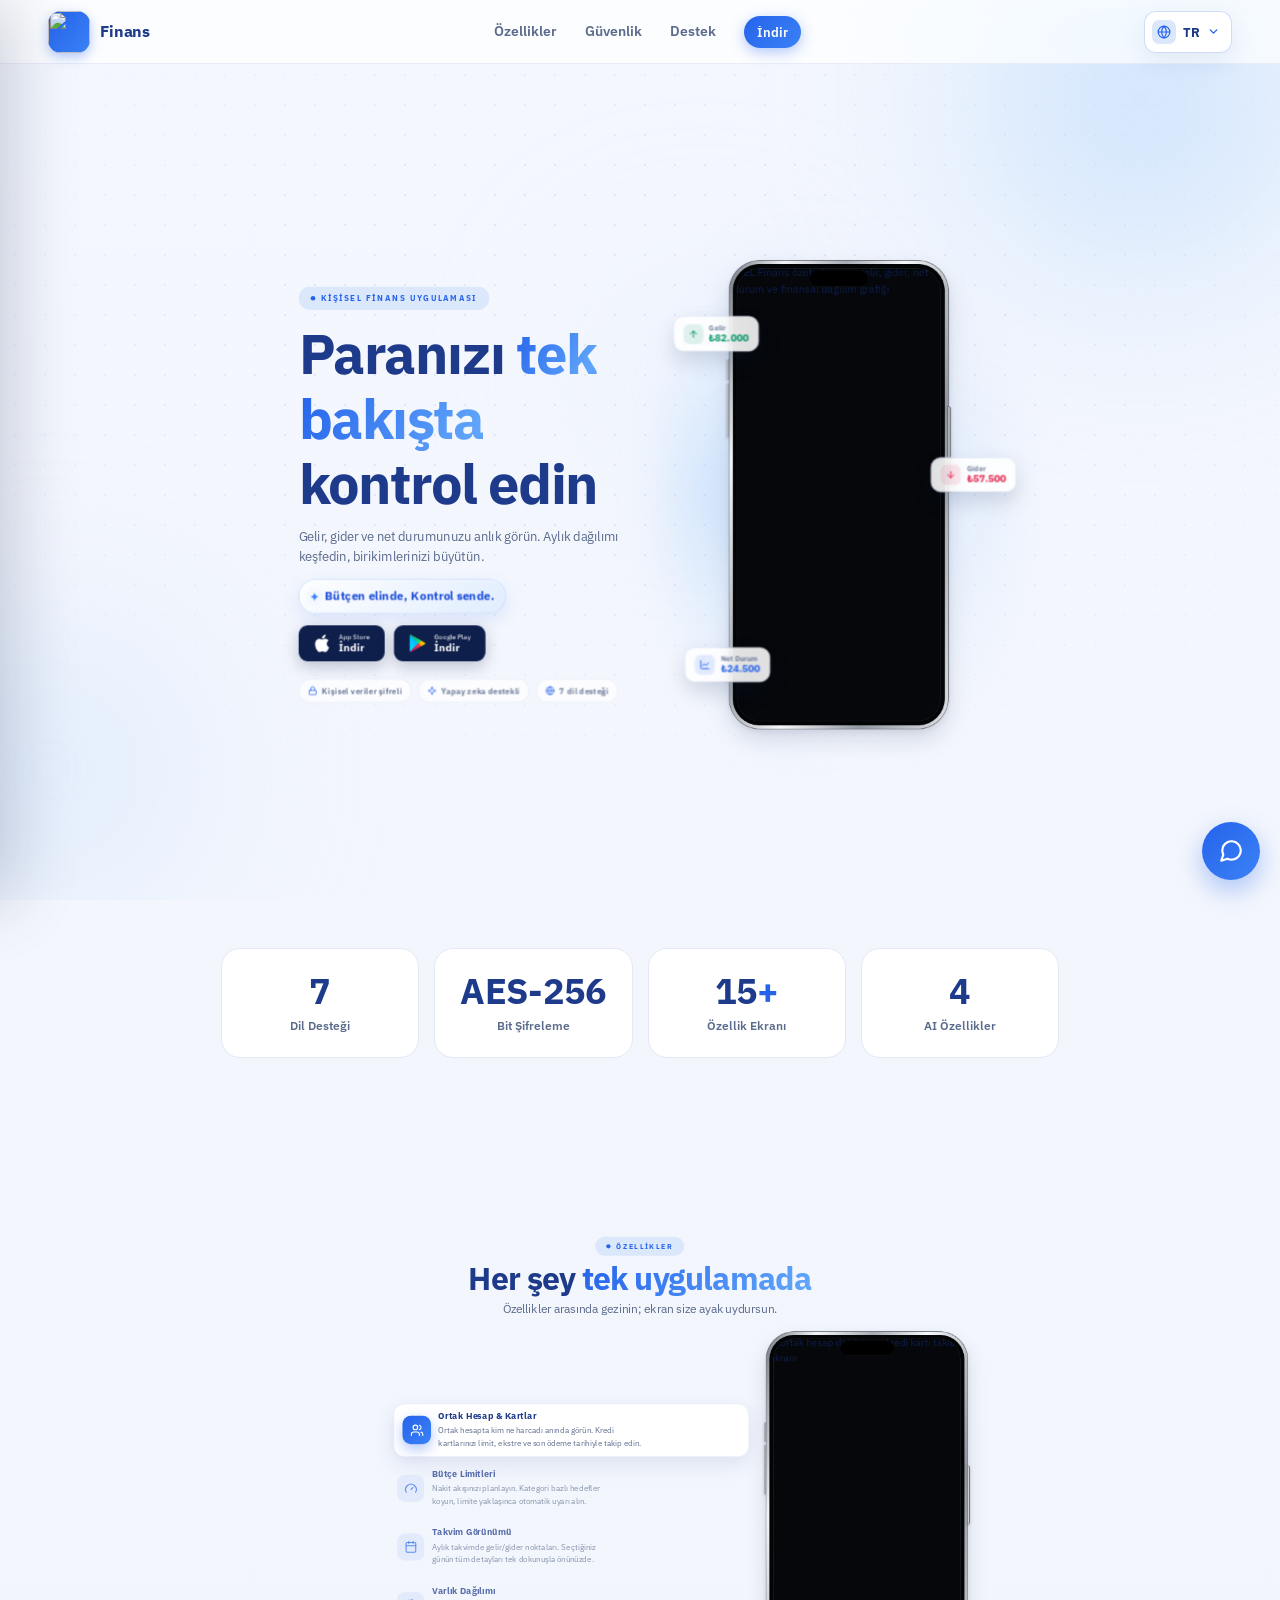
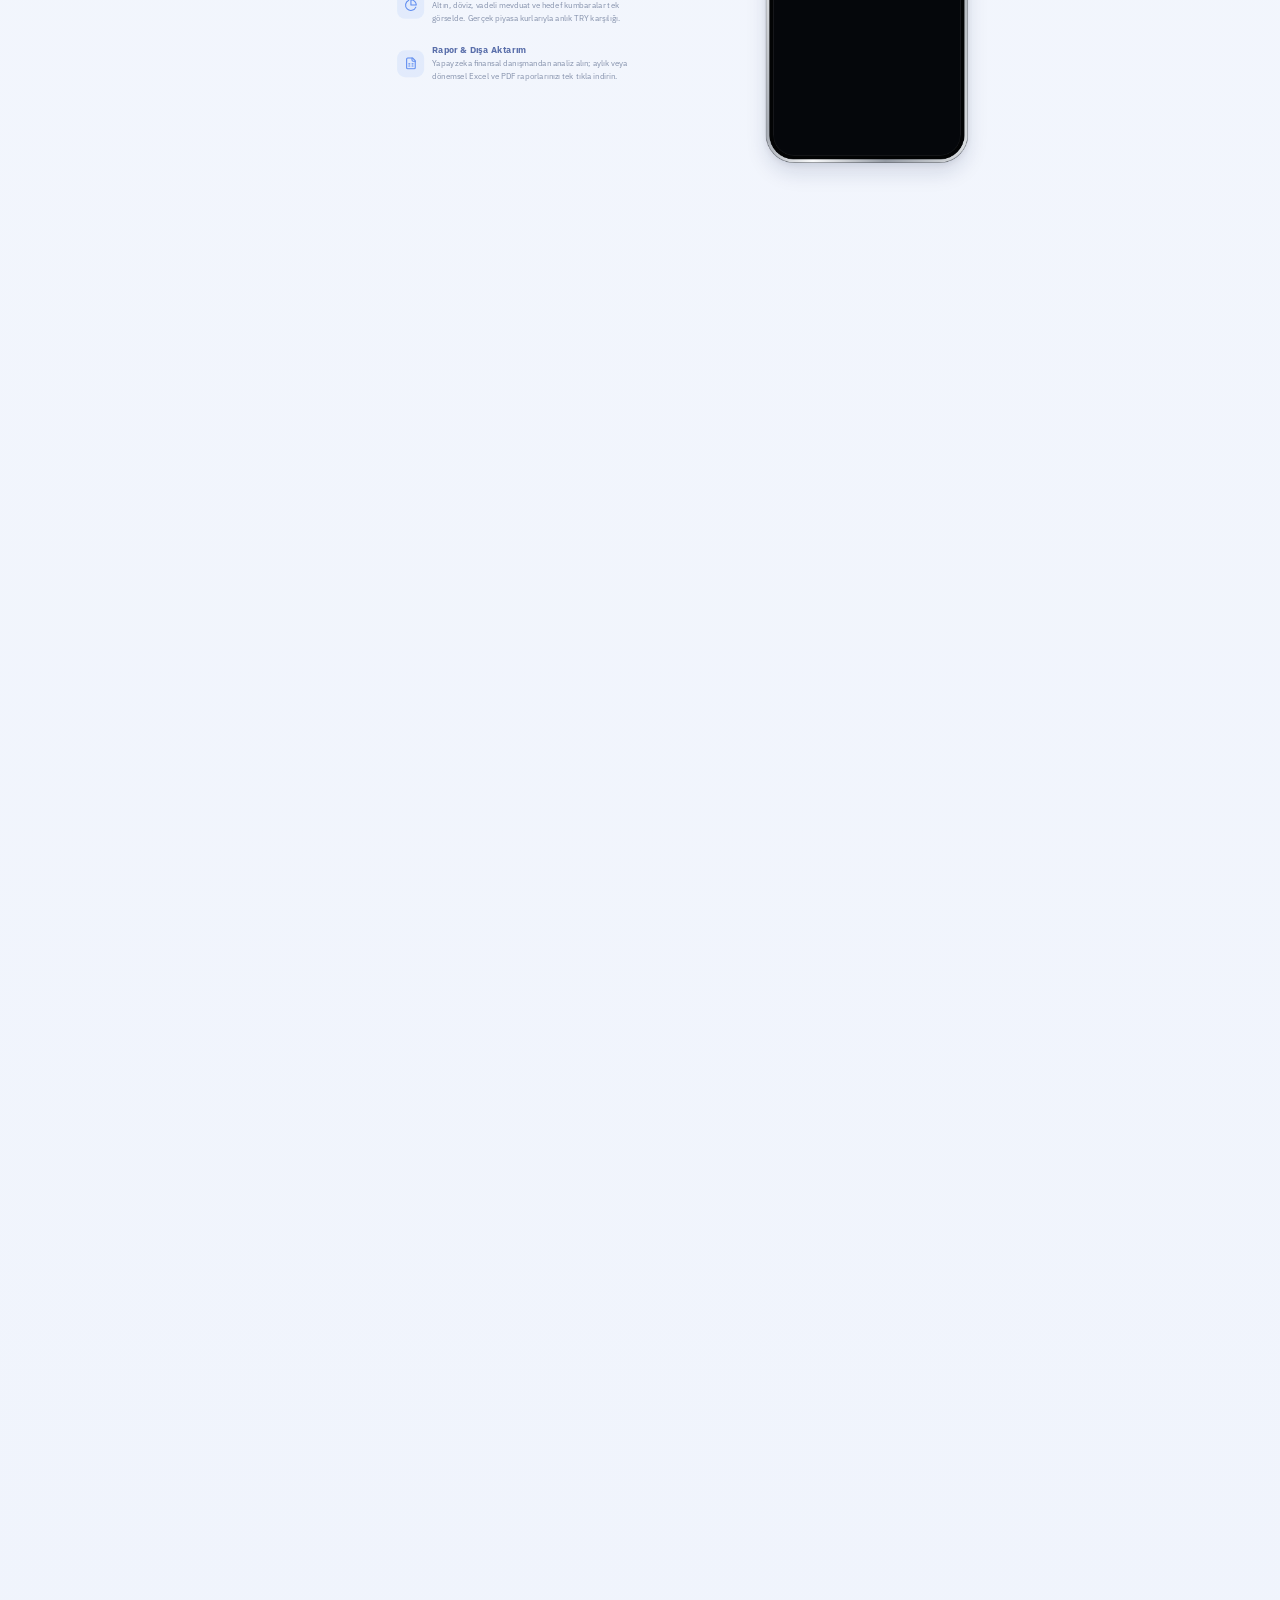
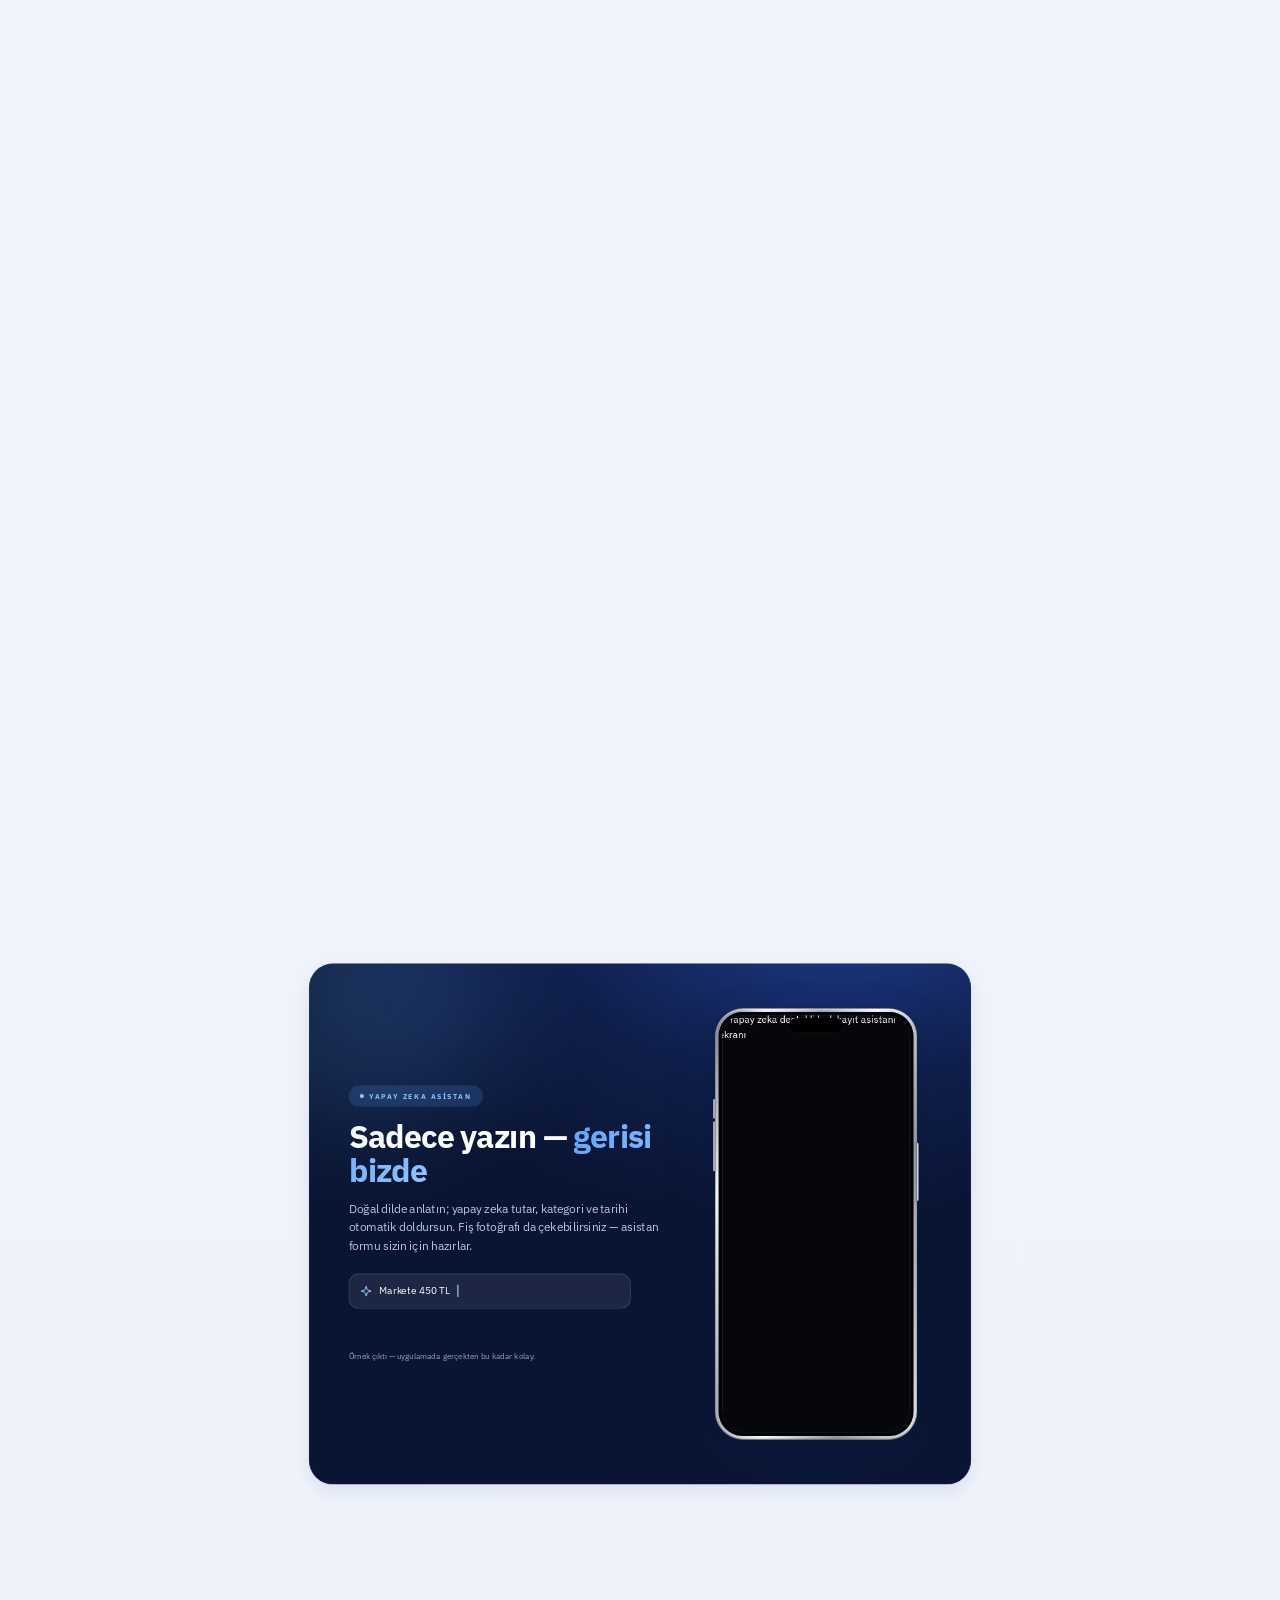
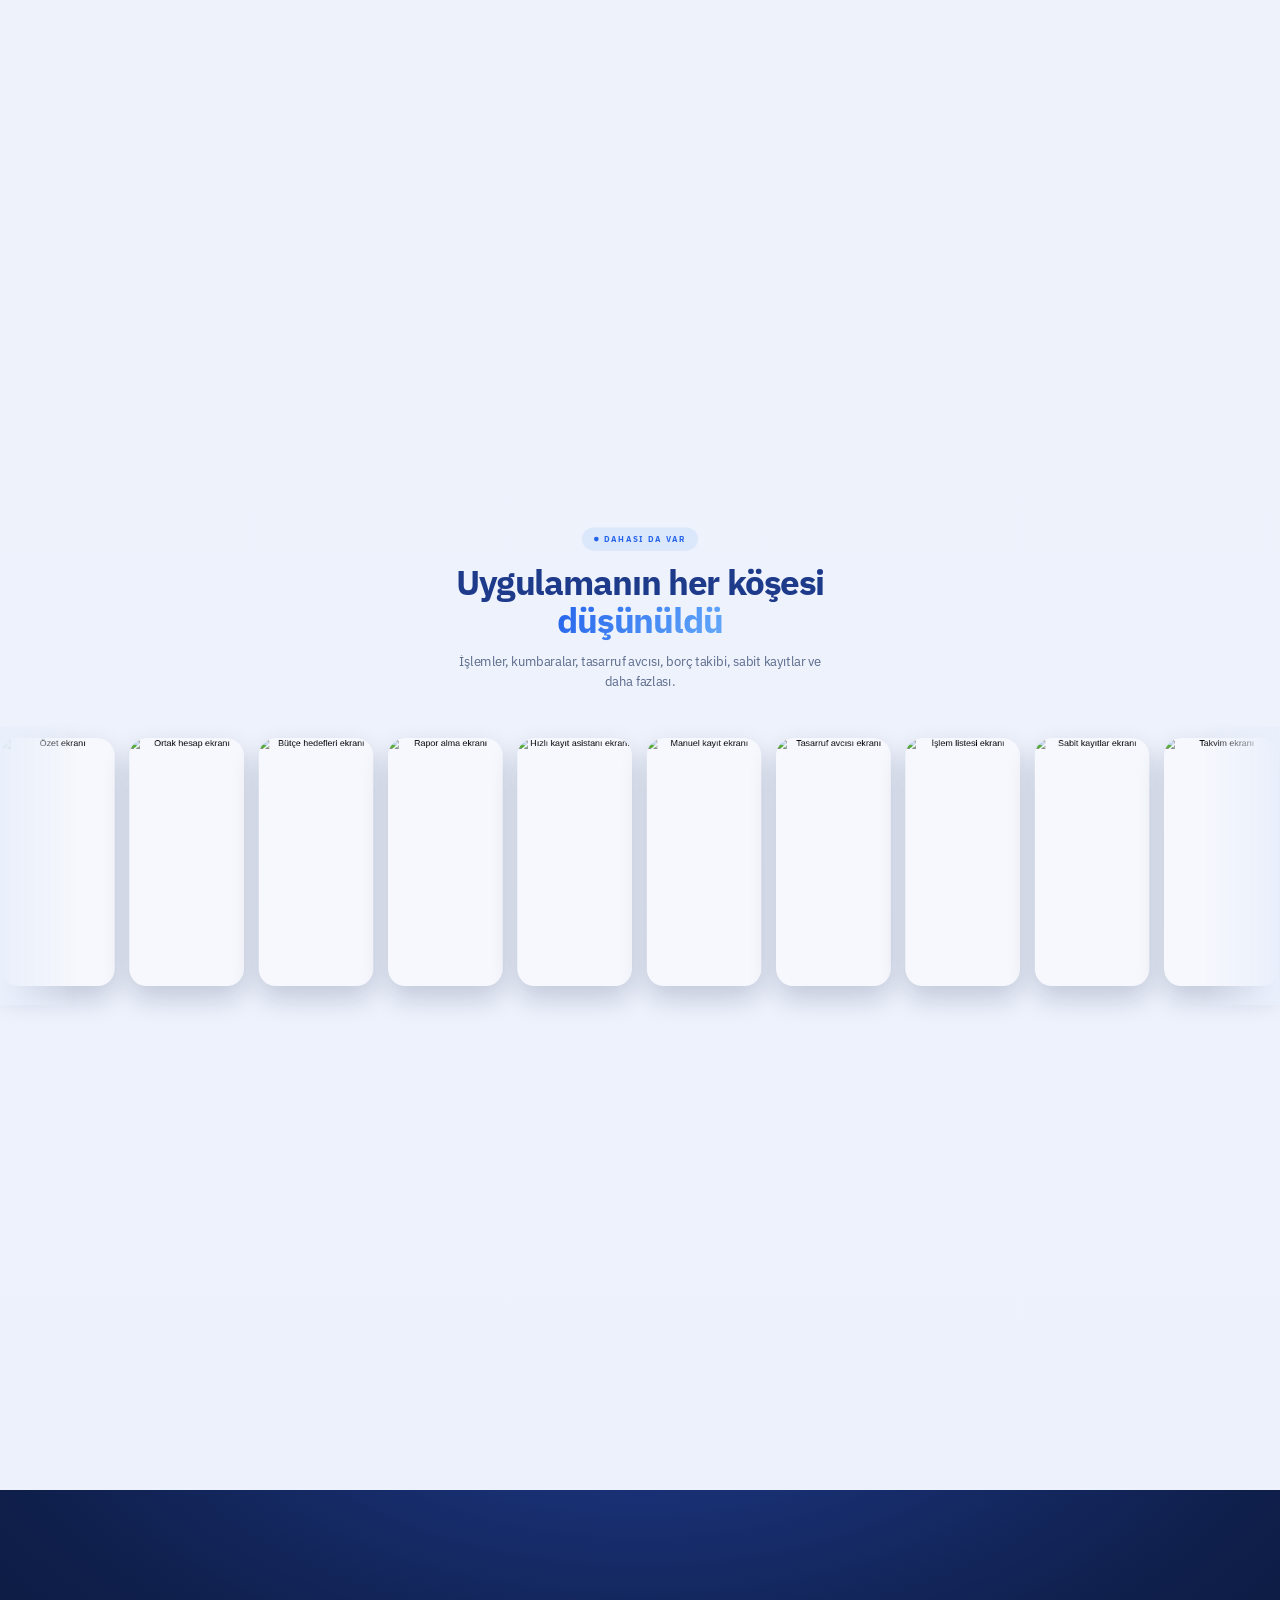
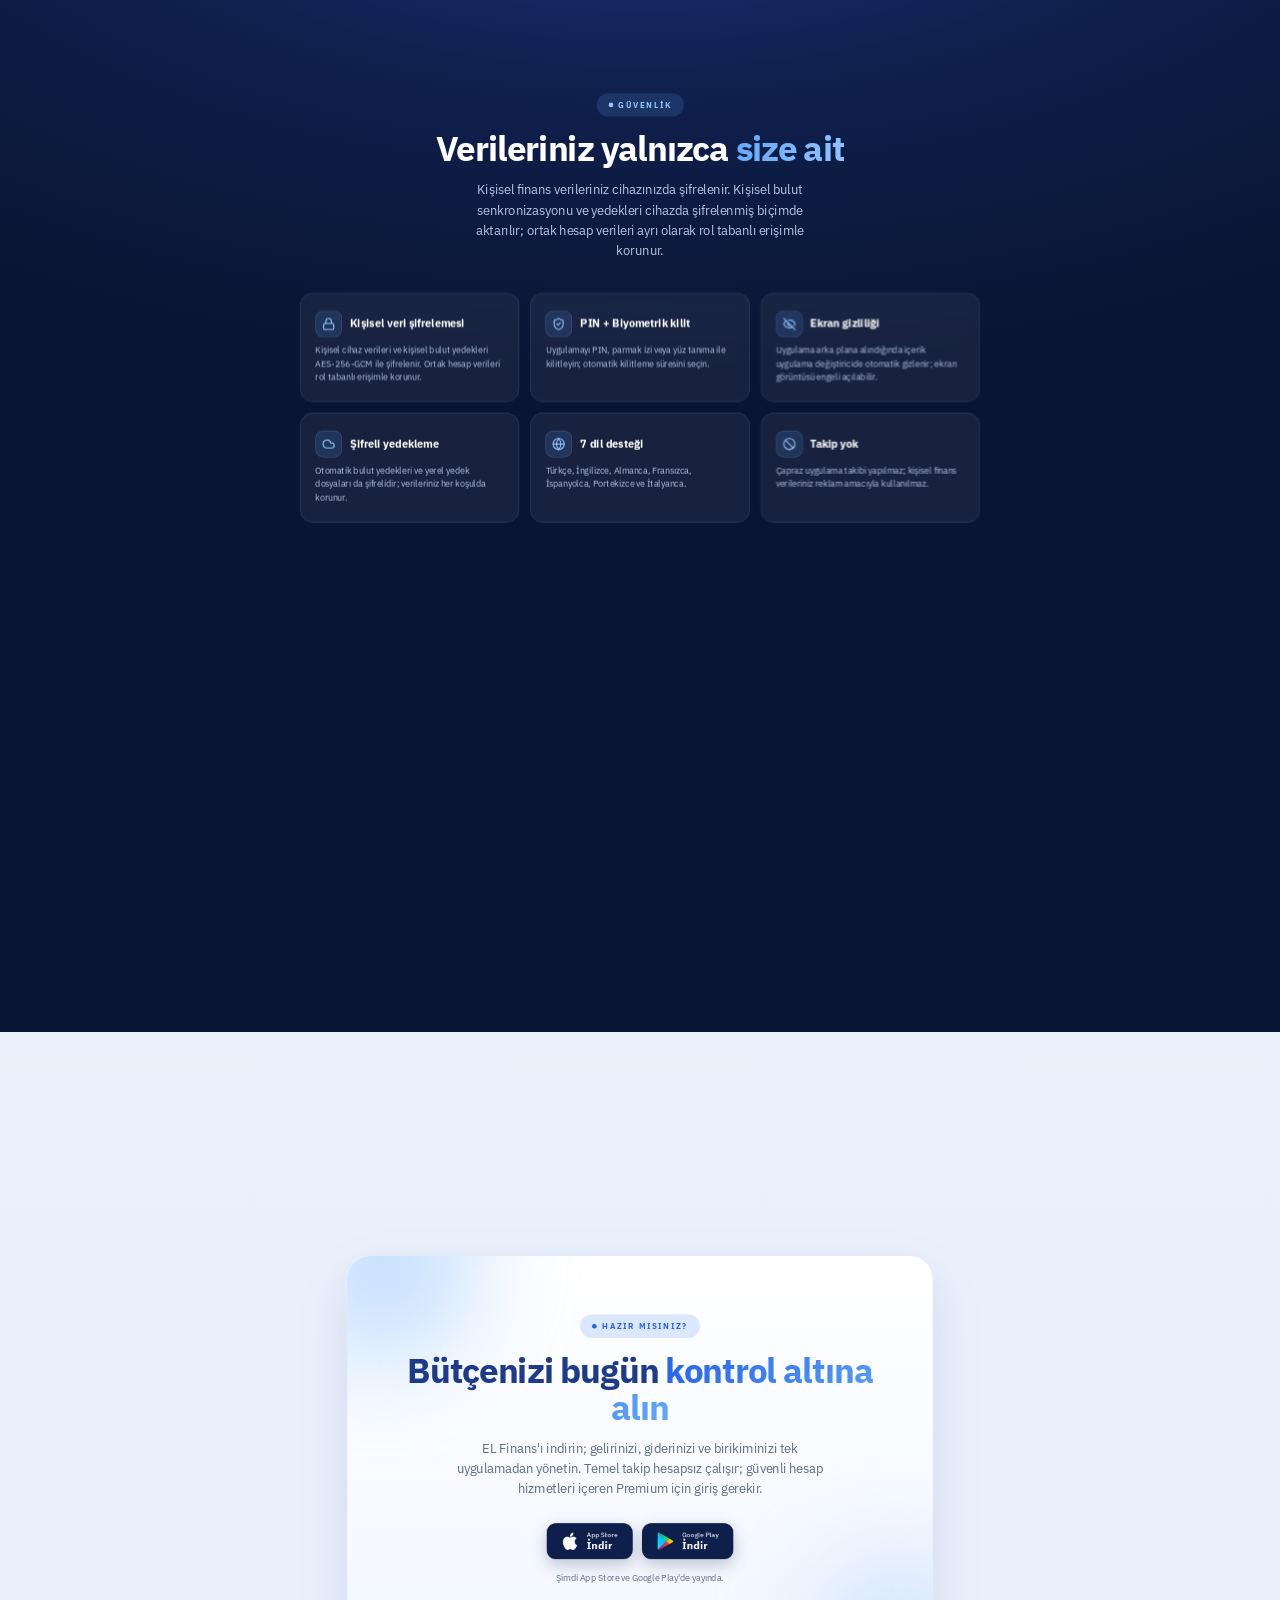
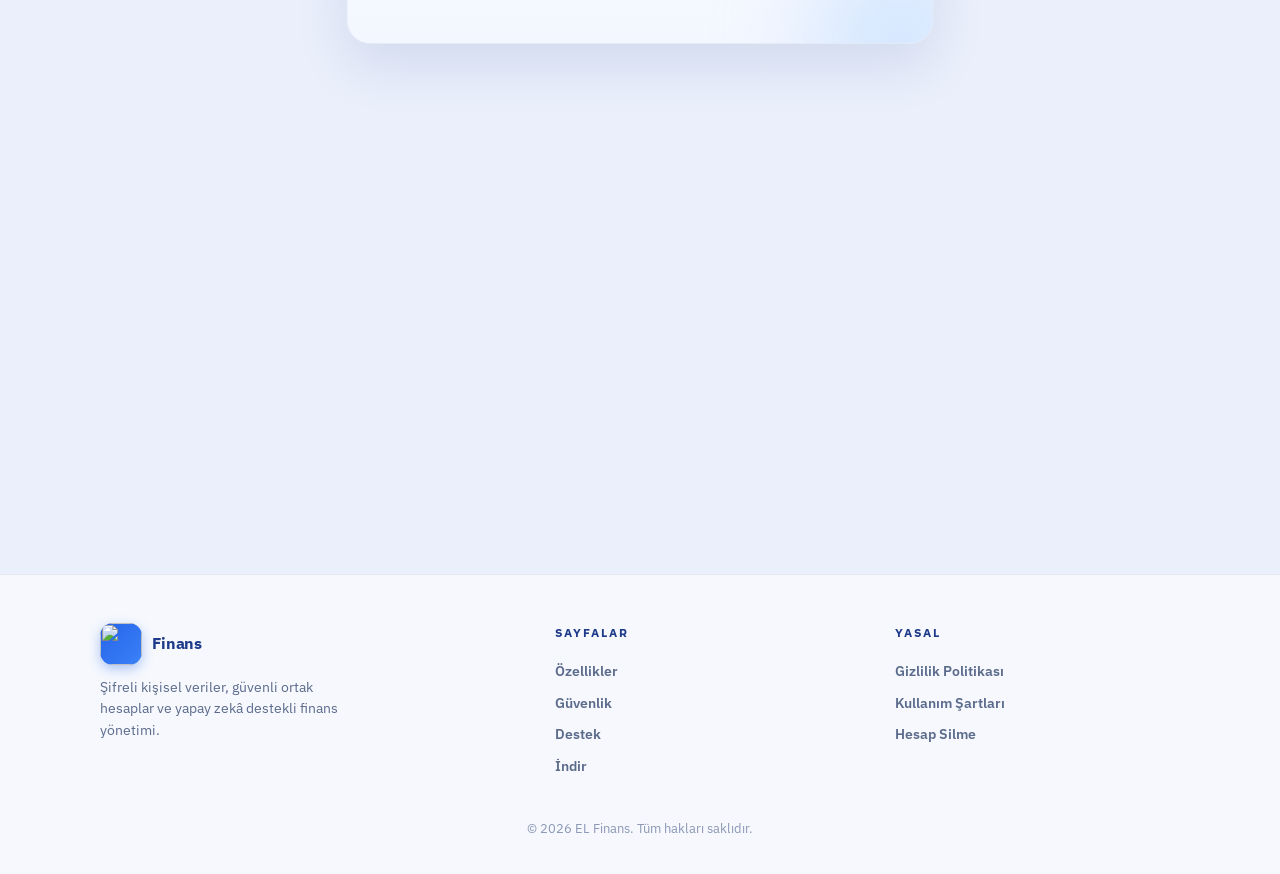
==== commit a62c4086: "Enable Google Play download link now that the app is live Android is approved and published on Googl" ====
--- a/index.html
+++ b/index.html
@@ -60,7 +60,7 @@
           <svg viewBox="0 0 24 24" fill="currentColor" aria-hidden="true"><path d="M12.152 6.896c-.948 0-2.415-1.078-3.96-1.04-2.04.027-3.91 1.183-4.961 3.014-2.117 3.675-.546 9.103 1.519 12.09 1.013 1.454 2.208 3.09 3.792 3.03 1.52-.065 2.09-.987 3.935-.987 1.831 0 2.35.987 3.96.948 1.637-.026 2.676-1.48 3.676-2.948 1.156-1.688 1.636-3.325 1.662-3.415-.039-.013-3.182-1.221-3.22-4.857-.026-3.04 2.48-4.494 2.597-4.559-1.429-2.09-3.623-2.324-4.39-2.376-2-.156-3.675 1.09-4.61 1.09zM15.53 3.83c.843-1.012 1.4-2.427 1.245-3.83-1.207.052-2.662.805-3.532 1.818-.78.896-1.454 2.338-1.273 3.714 1.338.104 2.715-.688 3.559-1.701"/></svg>
           <span class="t"><small>App Store</small><b data-en="Download">İndir</b></span>
         </a>
-        <span class="store-btn store-btn-disabled" aria-label="Google Play kapalı testte" aria-disabled="true">
+        <a class="store-btn" href="https://play.google.com/store/apps/details?id=com.elfinans.app" target="_blank" rel="noopener noreferrer" aria-label="Google Play'den indirin">
           <svg viewBox="0 0 23.5 26" aria-hidden="true">
             <defs>
               <linearGradient id="gp1a" x1=".91" y1=".05" x2=".16" y2=".92"><stop offset="0" stop-color="#00A0FF"/><stop offset="1" stop-color="#00E3FF"/></linearGradient>
@@ -74,7 +74,7 @@
             <path fill="url(#gp1d)" d="M17.5 8.8L2.8.4C1.9-.1 1.2 0 .7.5L13.3 13l4.2-4.2z"/>
           </svg>
           <span class="t"><small>Google Play</small><b data-en="Download">İndir</b></span>
-        </span>
+        </a>
       </div>
       <ul class="trust-chips">
         <li><svg viewBox="0 0 24 24" fill="none" stroke="currentColor" stroke-width="2" stroke-linecap="round" stroke-linejoin="round" aria-hidden="true"><rect width="18" height="11" x="3" y="11" rx="2" ry="2"/><path d="M7 11V7a5 5 0 0 1 10 0v4"/></svg><span data-en="Personal data encrypted">Kişisel veriler şifreli</span></li>
@@ -306,7 +306,7 @@
         <svg viewBox="0 0 24 24" fill="currentColor" aria-hidden="true"><path d="M12.152 6.896c-.948 0-2.415-1.078-3.96-1.04-2.04.027-3.91 1.183-4.961 3.014-2.117 3.675-.546 9.103 1.519 12.09 1.013 1.454 2.208 3.09 3.792 3.03 1.52-.065 2.09-.987 3.935-.987 1.831 0 2.35.987 3.96.948 1.637-.026 2.676-1.48 3.676-2.948 1.156-1.688 1.636-3.325 1.662-3.415-.039-.013-3.182-1.221-3.22-4.857-.026-3.04 2.48-4.494 2.597-4.559-1.429-2.09-3.623-2.324-4.39-2.376-2-.156-3.675 1.09-4.61 1.09zM15.53 3.83c.843-1.012 1.4-2.427 1.245-3.83-1.207.052-2.662.805-3.532 1.818-.78.896-1.454 2.338-1.273 3.714 1.338.104 2.715-.688 3.559-1.701"/></svg>
         <span class="t"><small>App Store</small><b data-en="Download">İndir</b></span>
       </a>
-      <span class="store-btn store-btn-disabled" aria-label="Google Play kapalı testte" aria-disabled="true">
+      <a class="store-btn" href="https://play.google.com/store/apps/details?id=com.elfinans.app" target="_blank" rel="noopener noreferrer" aria-label="Google Play'den indirin">
         <svg viewBox="0 0 23.5 26" aria-hidden="true">
           <defs>
             <linearGradient id="gp2a" x1=".91" y1=".05" x2=".16" y2=".92"><stop offset="0" stop-color="#00A0FF"/><stop offset="1" stop-color="#00E3FF"/></linearGradient>
@@ -320,9 +320,9 @@
           <path fill="url(#gp2d)" d="M17.5 8.8L2.8.4C1.9-.1 1.2 0 .7.5L13.3 13l4.2-4.2z"/>
         </svg>
         <span class="t"><small>Google Play</small><b data-en="Download">İndir</b></span>
-      </span>
-    </div>
-    <p class="store-note" data-en="Now available on the App Store. Coming very soon to Google Play.">Şimdi App Store'da yayında. Google Play'de çok yakında.</p>
+      </a>
+    </div>
+    <p class="store-note" data-en="Now available on the App Store and Google Play.">Şimdi App Store ve Google Play'de yayında.</p>
   </div>
   </div>
   </div>
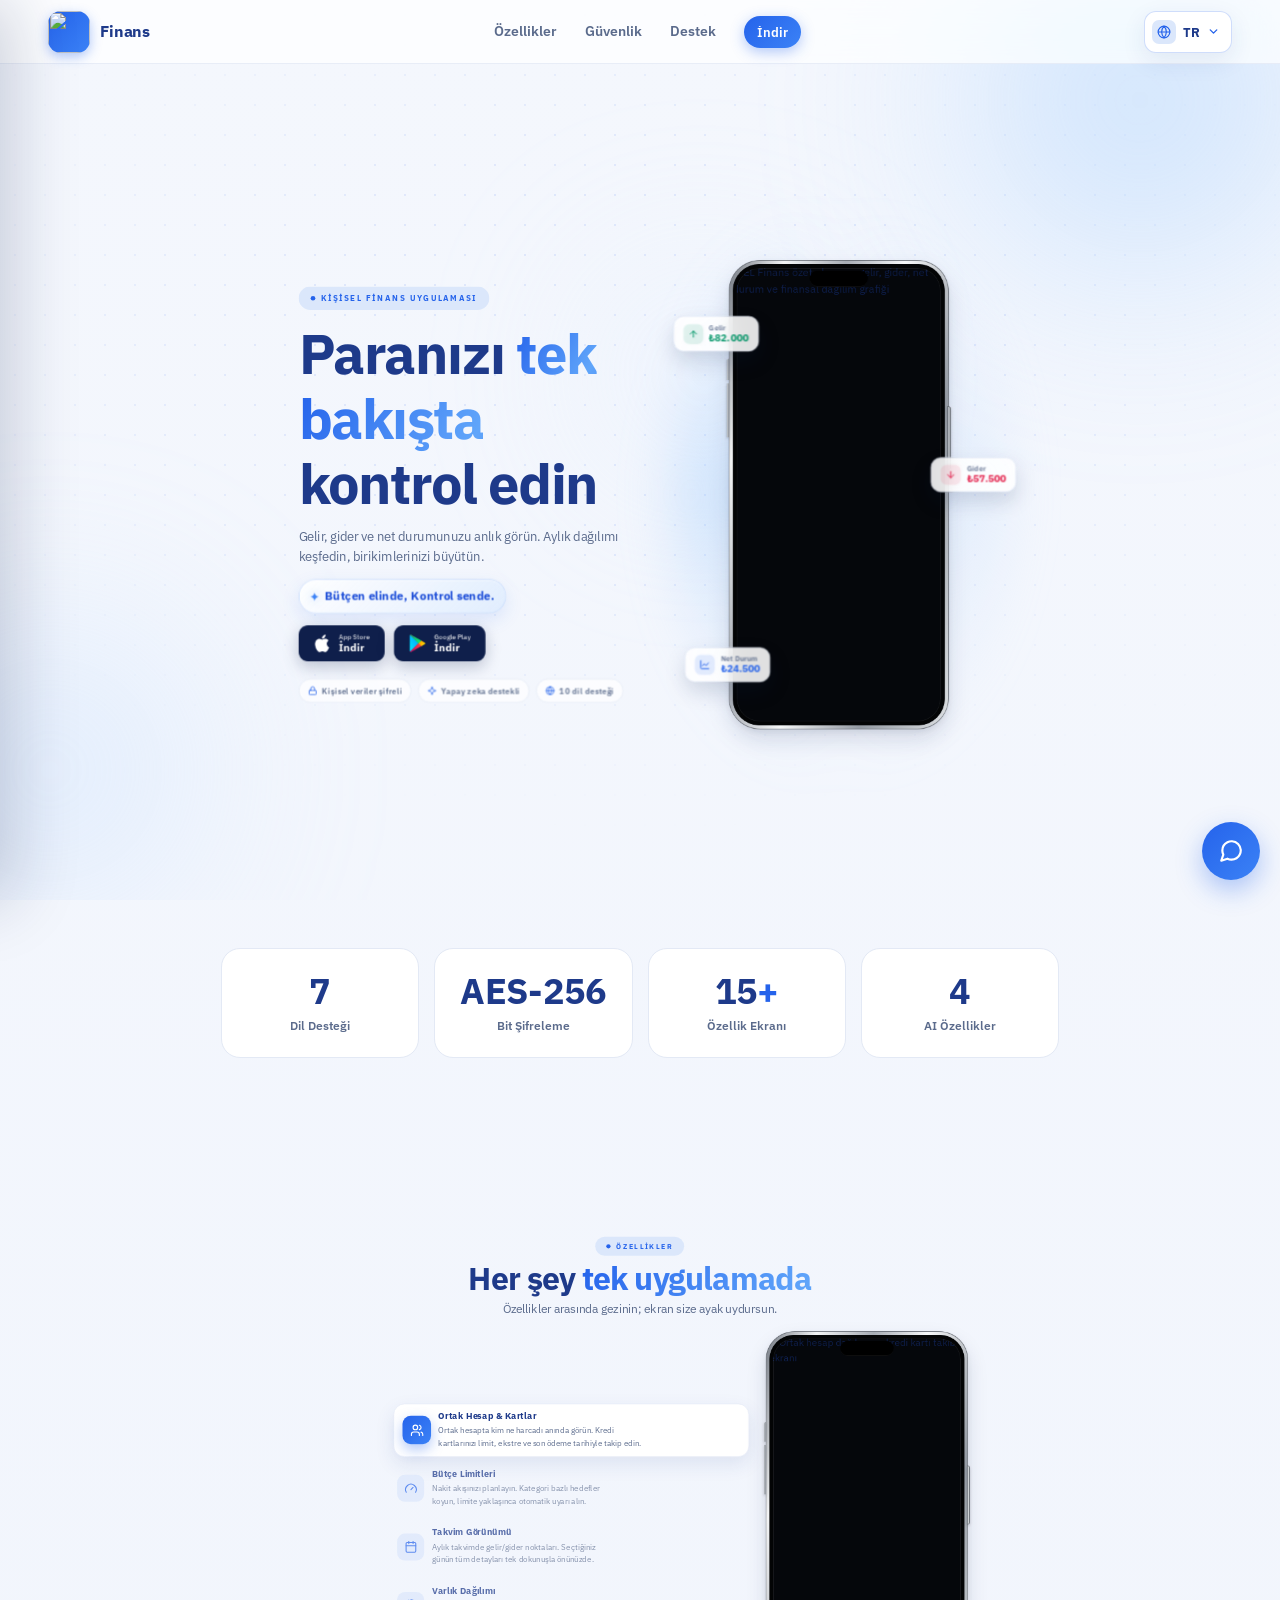
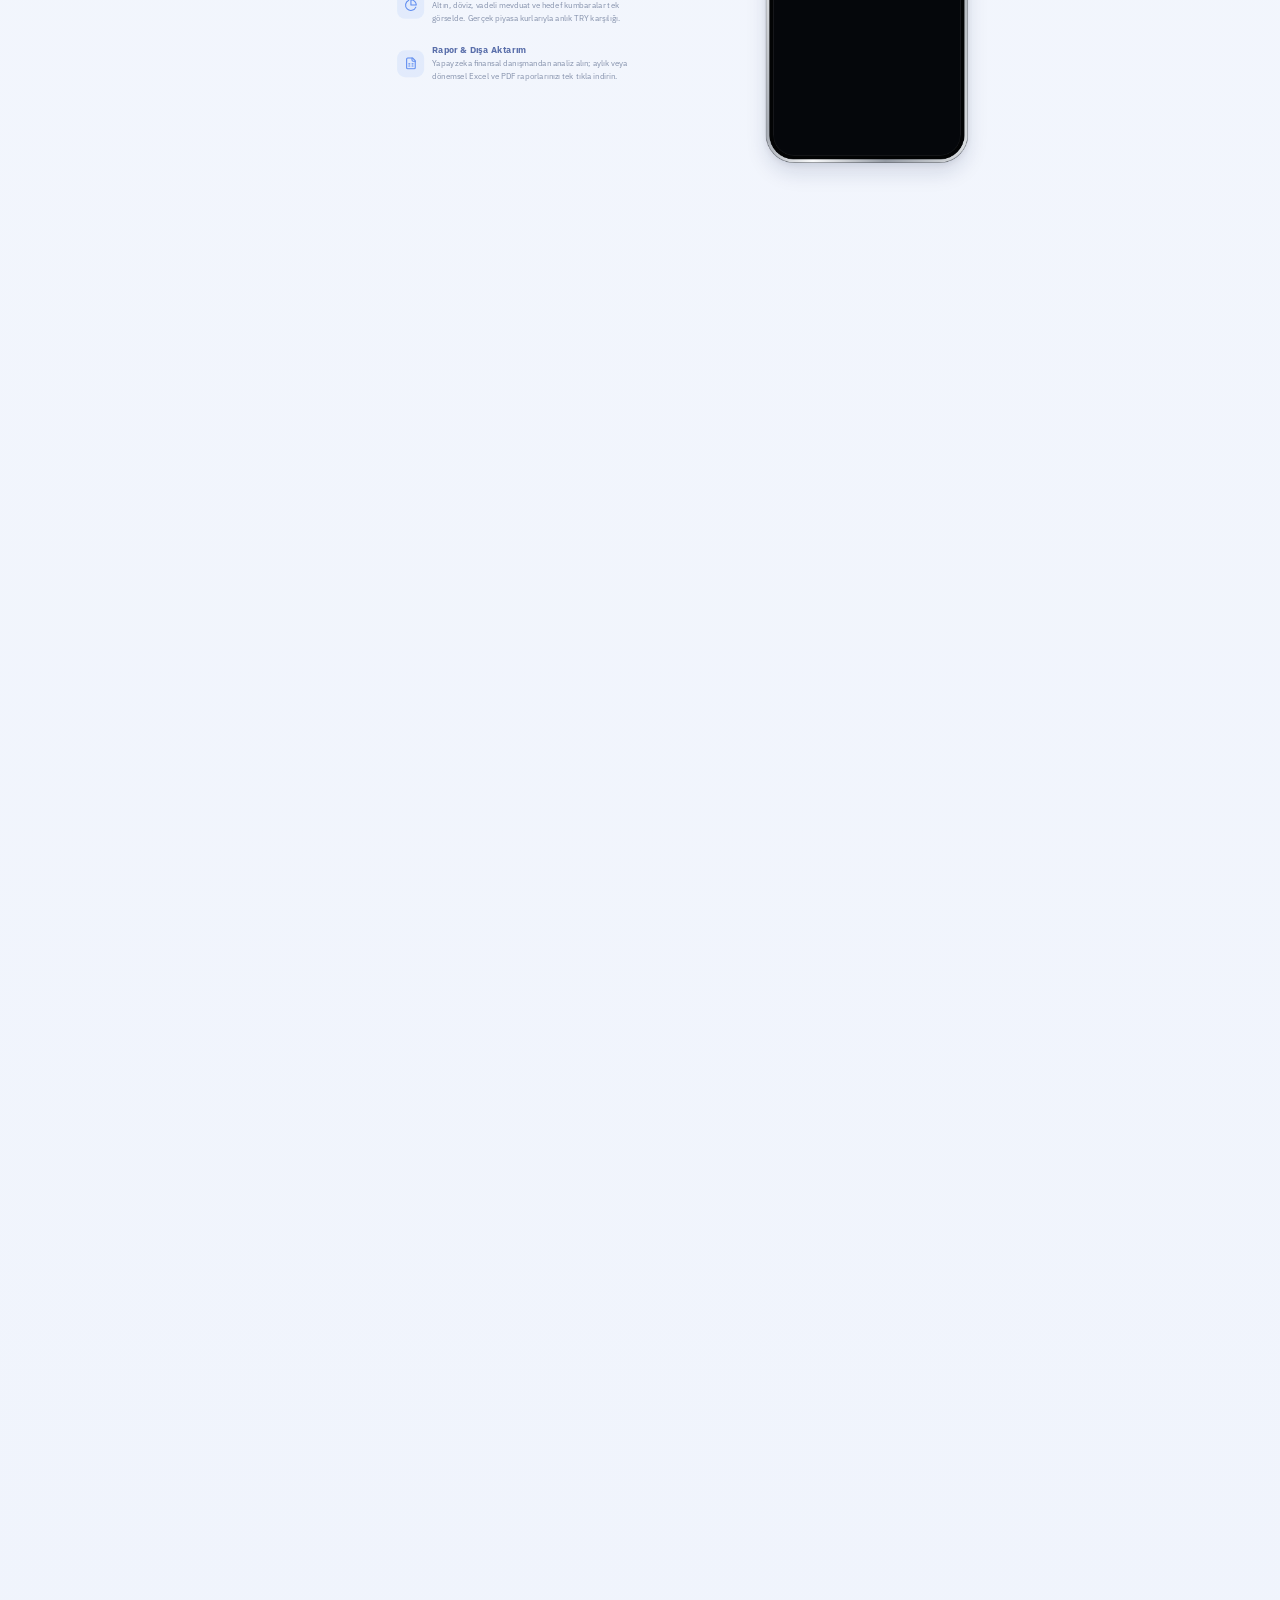
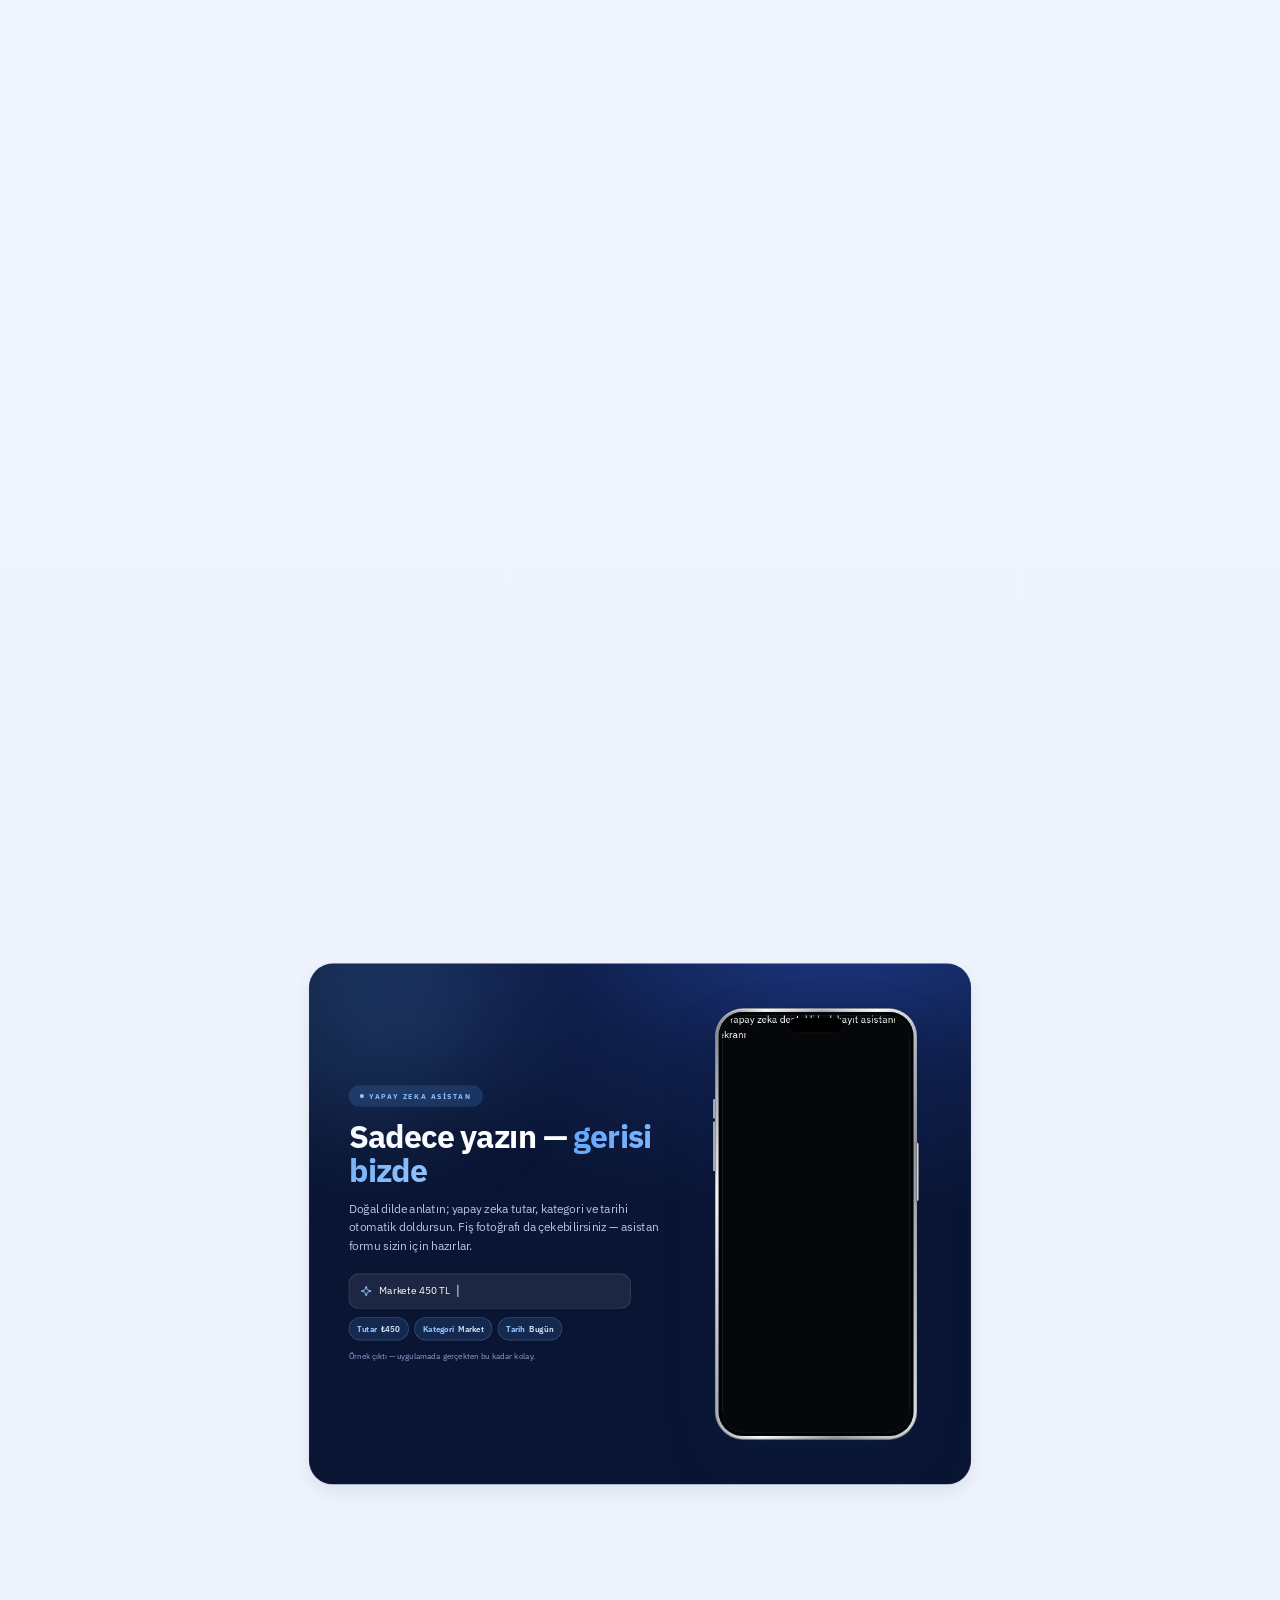
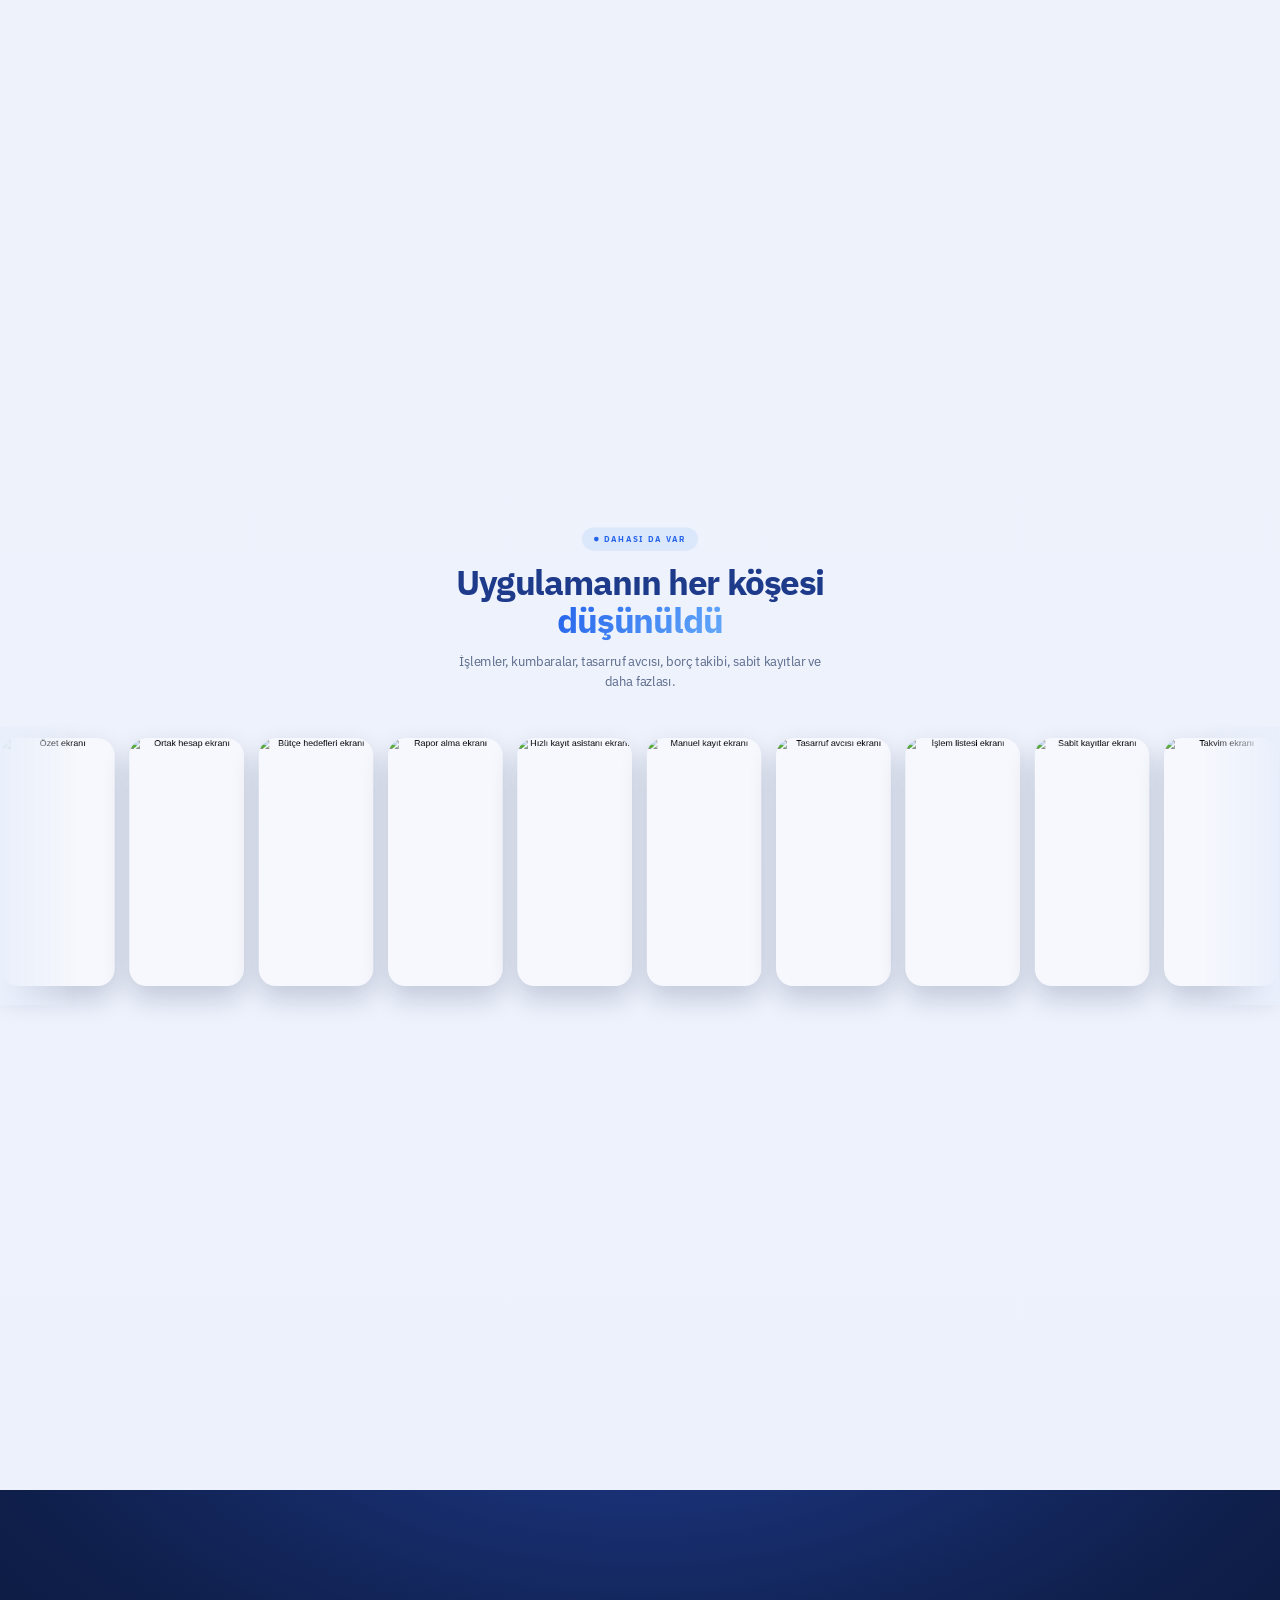
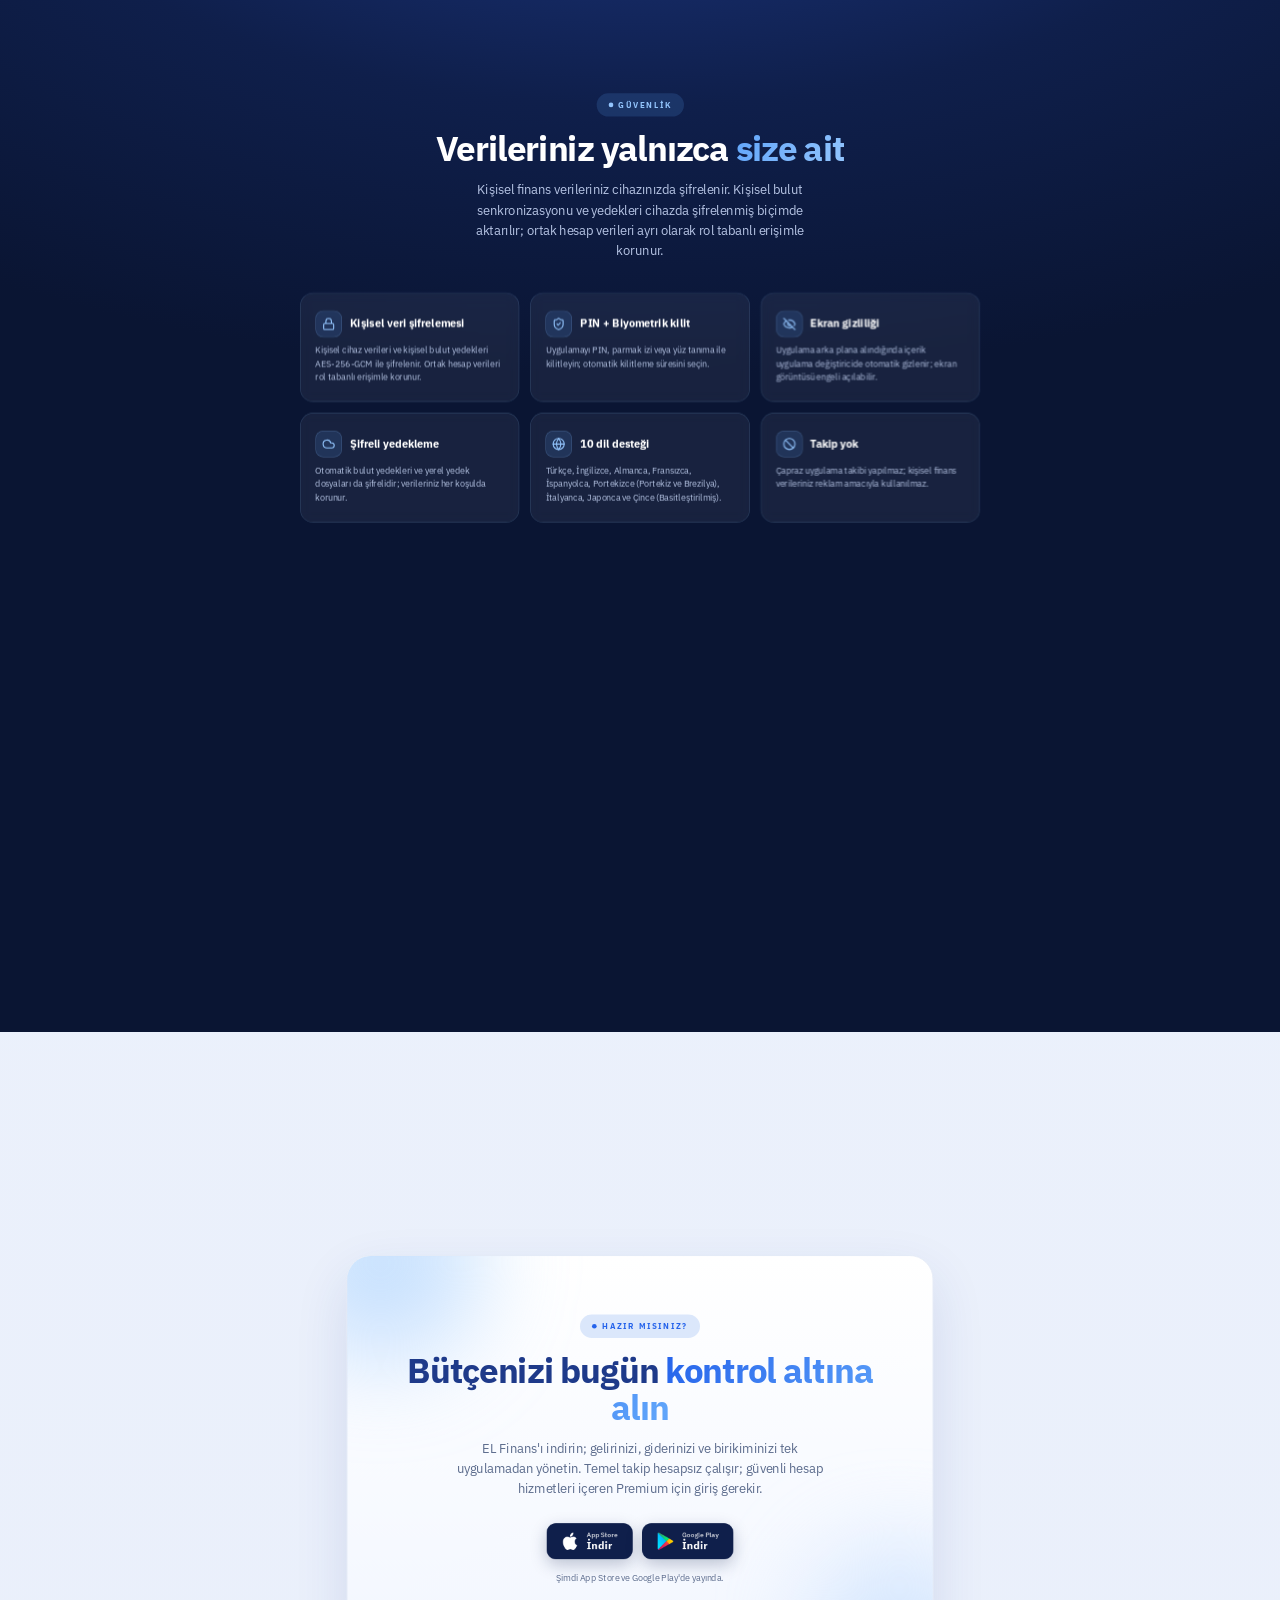
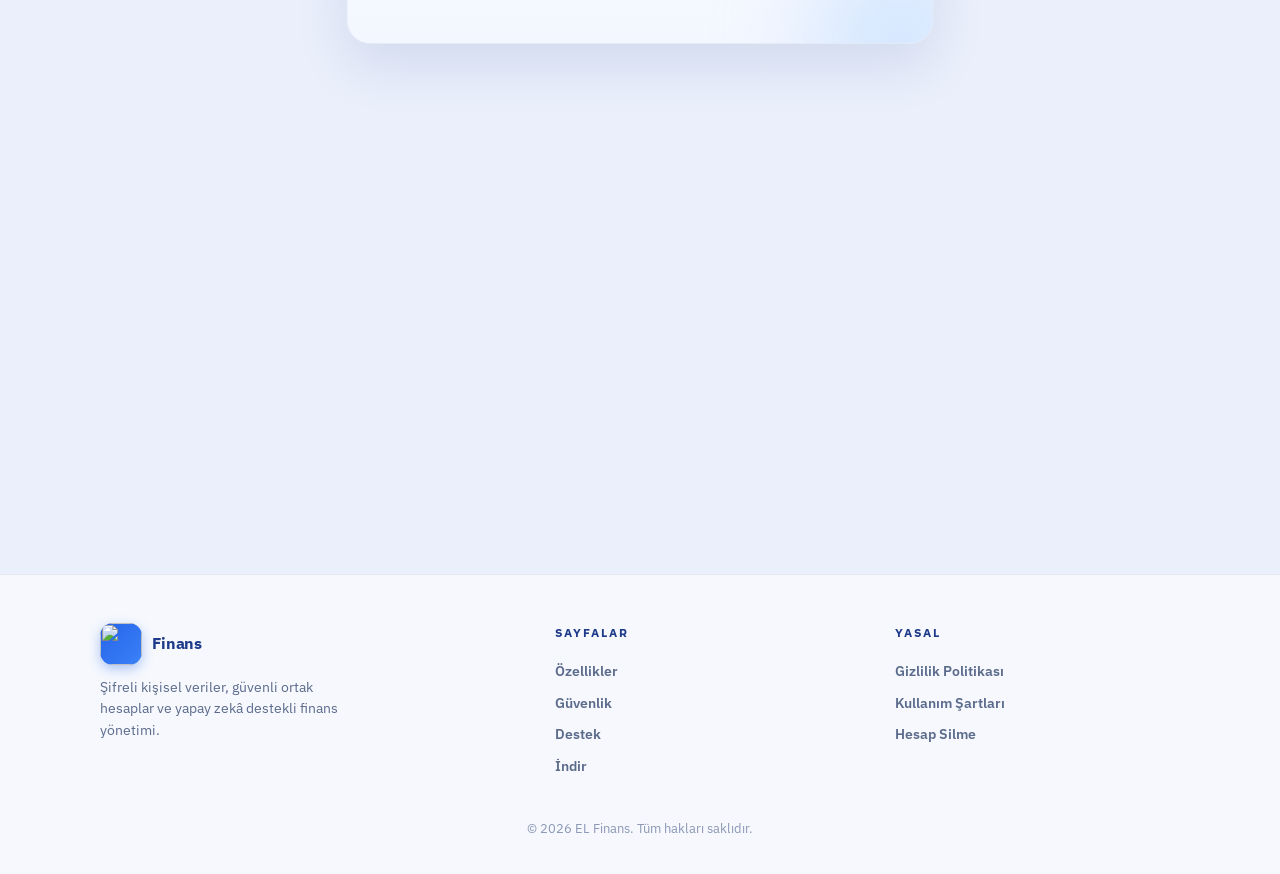
==== commit ff7ba52a: "Update supported languages to ten Uygulama 1.0.7 ile Brezilya Portekizcesi, Japonca ve Basitlestiril" ====
--- a/index.html
+++ b/index.html
@@ -79,7 +79,7 @@
       <ul class="trust-chips">
         <li><svg viewBox="0 0 24 24" fill="none" stroke="currentColor" stroke-width="2" stroke-linecap="round" stroke-linejoin="round" aria-hidden="true"><rect width="18" height="11" x="3" y="11" rx="2" ry="2"/><path d="M7 11V7a5 5 0 0 1 10 0v4"/></svg><span data-en="Personal data encrypted">Kişisel veriler şifreli</span></li>
         <li><svg viewBox="0 0 24 24" fill="none" stroke="currentColor" stroke-width="2" stroke-linecap="round" stroke-linejoin="round" aria-hidden="true"><path d="M9.937 15.5A2 2 0 0 0 8.5 14.063l-6.135-1.582a.5.5 0 0 1 0-.962L8.5 9.936A2 2 0 0 0 9.937 8.5l1.582-6.135a.5.5 0 0 1 .963 0L14.063 8.5A2 2 0 0 0 15.5 9.937l6.135 1.581a.5.5 0 0 1 0 .964L15.5 14.063a2 2 0 0 0-1.437 1.437l-1.582 6.135a.5.5 0 0 1-.963 0z"/></svg><span data-en="AI-powered">Yapay zeka destekli</span></li>
-        <li><svg viewBox="0 0 24 24" fill="none" stroke="currentColor" stroke-width="2" stroke-linecap="round" stroke-linejoin="round" aria-hidden="true"><circle cx="12" cy="12" r="10"/><path d="M2 12h20"/><path d="M12 2a15.3 15.3 0 0 1 4 10 15.3 15.3 0 0 1-4 10 15.3 15.3 0 0 1-4-10 15.3 15.3 0 0 1 4-10z"/></svg><span data-en="7 languages">7 dil desteği</span></li>
+        <li><svg viewBox="0 0 24 24" fill="none" stroke="currentColor" stroke-width="2" stroke-linecap="round" stroke-linejoin="round" aria-hidden="true"><circle cx="12" cy="12" r="10"/><path d="M2 12h20"/><path d="M12 2a15.3 15.3 0 0 1 4 10 15.3 15.3 0 0 1-4 10 15.3 15.3 0 0 1-4-10 15.3 15.3 0 0 1 4-10z"/></svg><span data-en="10 languages">10 dil desteği</span></li>
       </ul>
     </div>
     <div class="hero-visual">
@@ -286,7 +286,7 @@
     <div class="sec-card"><div class="sec-head"><div class="ic"><svg viewBox="0 0 24 24" fill="none" stroke="currentColor" stroke-width="2" stroke-linecap="round" stroke-linejoin="round" aria-hidden="true"><path d="M20 13c0 5-3.5 7.5-7.66 8.95a1 1 0 0 1-.67-.01C7.5 20.5 4 18 4 13V6a1 1 0 0 1 1-1c2 0 4.5-1.2 6.24-2.72a1.17 1.17 0 0 1 1.52 0C14.51 3.81 17 5 19 5a1 1 0 0 1 1 1z"/><path d="m9 12 2 2 4-4"/></svg></div><h3 data-en="PIN + biometric lock">PIN + Biyometrik kilit</h3></div><p data-en="Lock the app with a PIN, fingerprint or face recognition; choose the auto-lock timeout.">Uygulamayı PIN, parmak izi veya yüz tanıma ile kilitleyin; otomatik kilitleme süresini seçin.</p></div>
     <div class="sec-card"><div class="sec-head"><div class="ic"><svg viewBox="0 0 24 24" fill="none" stroke="currentColor" stroke-width="2" stroke-linecap="round" stroke-linejoin="round" aria-hidden="true"><path d="M10.733 5.076a10.744 10.744 0 0 1 11.205 6.575 1 1 0 0 1 0 .696 10.747 10.747 0 0 1-1.444 2.49"/><path d="M14.084 14.158a3 3 0 0 1-4.242-4.242"/><path d="M17.479 17.499a10.75 10.75 0 0 1-15.417-5.151 1 1 0 0 1 0-.696 10.75 10.75 0 0 1 4.446-5.143"/><path d="m2 2 20 20"/></svg></div><h3 data-en="Screen privacy">Ekran gizliliği</h3></div><p data-en="Content is hidden automatically in the app switcher when backgrounded; screenshot blocking can be enabled.">Uygulama arka plana alındığında içerik uygulama değiştiricide otomatik gizlenir; ekran görüntüsü engeli açılabilir.</p></div>
     <div class="sec-card"><div class="sec-head"><div class="ic"><svg viewBox="0 0 24 24" fill="none" stroke="currentColor" stroke-width="2" stroke-linecap="round" stroke-linejoin="round" aria-hidden="true"><path d="M17.5 19H9a7 7 0 1 1 6.71-9h1.79a4.5 4.5 0 1 1 0 9Z"/></svg></div><h3 data-en="Encrypted backups">Şifreli yedekleme</h3></div><p data-en="Automatic cloud backups and local backup files are also encrypted; your data is protected in every scenario.">Otomatik bulut yedekleri ve yerel yedek dosyaları da şifrelidir; verileriniz her koşulda korunur.</p></div>
-    <div class="sec-card"><div class="sec-head"><div class="ic"><svg viewBox="0 0 24 24" fill="none" stroke="currentColor" stroke-width="2" stroke-linecap="round" stroke-linejoin="round" aria-hidden="true"><circle cx="12" cy="12" r="10"/><path d="M2 12h20"/><path d="M12 2a15.3 15.3 0 0 1 4 10 15.3 15.3 0 0 1-4 10 15.3 15.3 0 0 1-4-10 15.3 15.3 0 0 1 4-10z"/></svg></div><h3 data-en="7 languages">7 dil desteği</h3></div><p data-en="Turkish, English, German, French, Spanish, Portuguese and Italian.">Türkçe, İngilizce, Almanca, Fransızca, İspanyolca, Portekizce ve İtalyanca.</p></div>
+    <div class="sec-card"><div class="sec-head"><div class="ic"><svg viewBox="0 0 24 24" fill="none" stroke="currentColor" stroke-width="2" stroke-linecap="round" stroke-linejoin="round" aria-hidden="true"><circle cx="12" cy="12" r="10"/><path d="M2 12h20"/><path d="M12 2a15.3 15.3 0 0 1 4 10 15.3 15.3 0 0 1-4 10 15.3 15.3 0 0 1-4-10 15.3 15.3 0 0 1 4-10z"/></svg></div><h3 data-en="10 languages">10 dil desteği</h3></div><p data-en="Turkish, English, German, French, Spanish, Portuguese (Portugal and Brazil), Italian, Japanese and Simplified Chinese.">Türkçe, İngilizce, Almanca, Fransızca, İspanyolca, Portekizce (Portekiz ve Brezilya), İtalyanca, Japonca ve Çince (Basitleştirilmiş).</p></div>
     <div class="sec-card"><div class="sec-head"><div class="ic"><svg viewBox="0 0 24 24" fill="none" stroke="currentColor" stroke-width="2" stroke-linecap="round" stroke-linejoin="round" aria-hidden="true"><circle cx="12" cy="12" r="10"/><path d="m4.9 4.9 14.2 14.2"/></svg></div><h3 data-en="No tracking">Takip yok</h3></div><p data-en="No cross-app tracking; your personal finance data is never used for advertising.">Çapraz uygulama takibi yapılmaz; kişisel finans verileriniz reklam amacıyla kullanılmaz.</p></div>
   </div>
   </div>
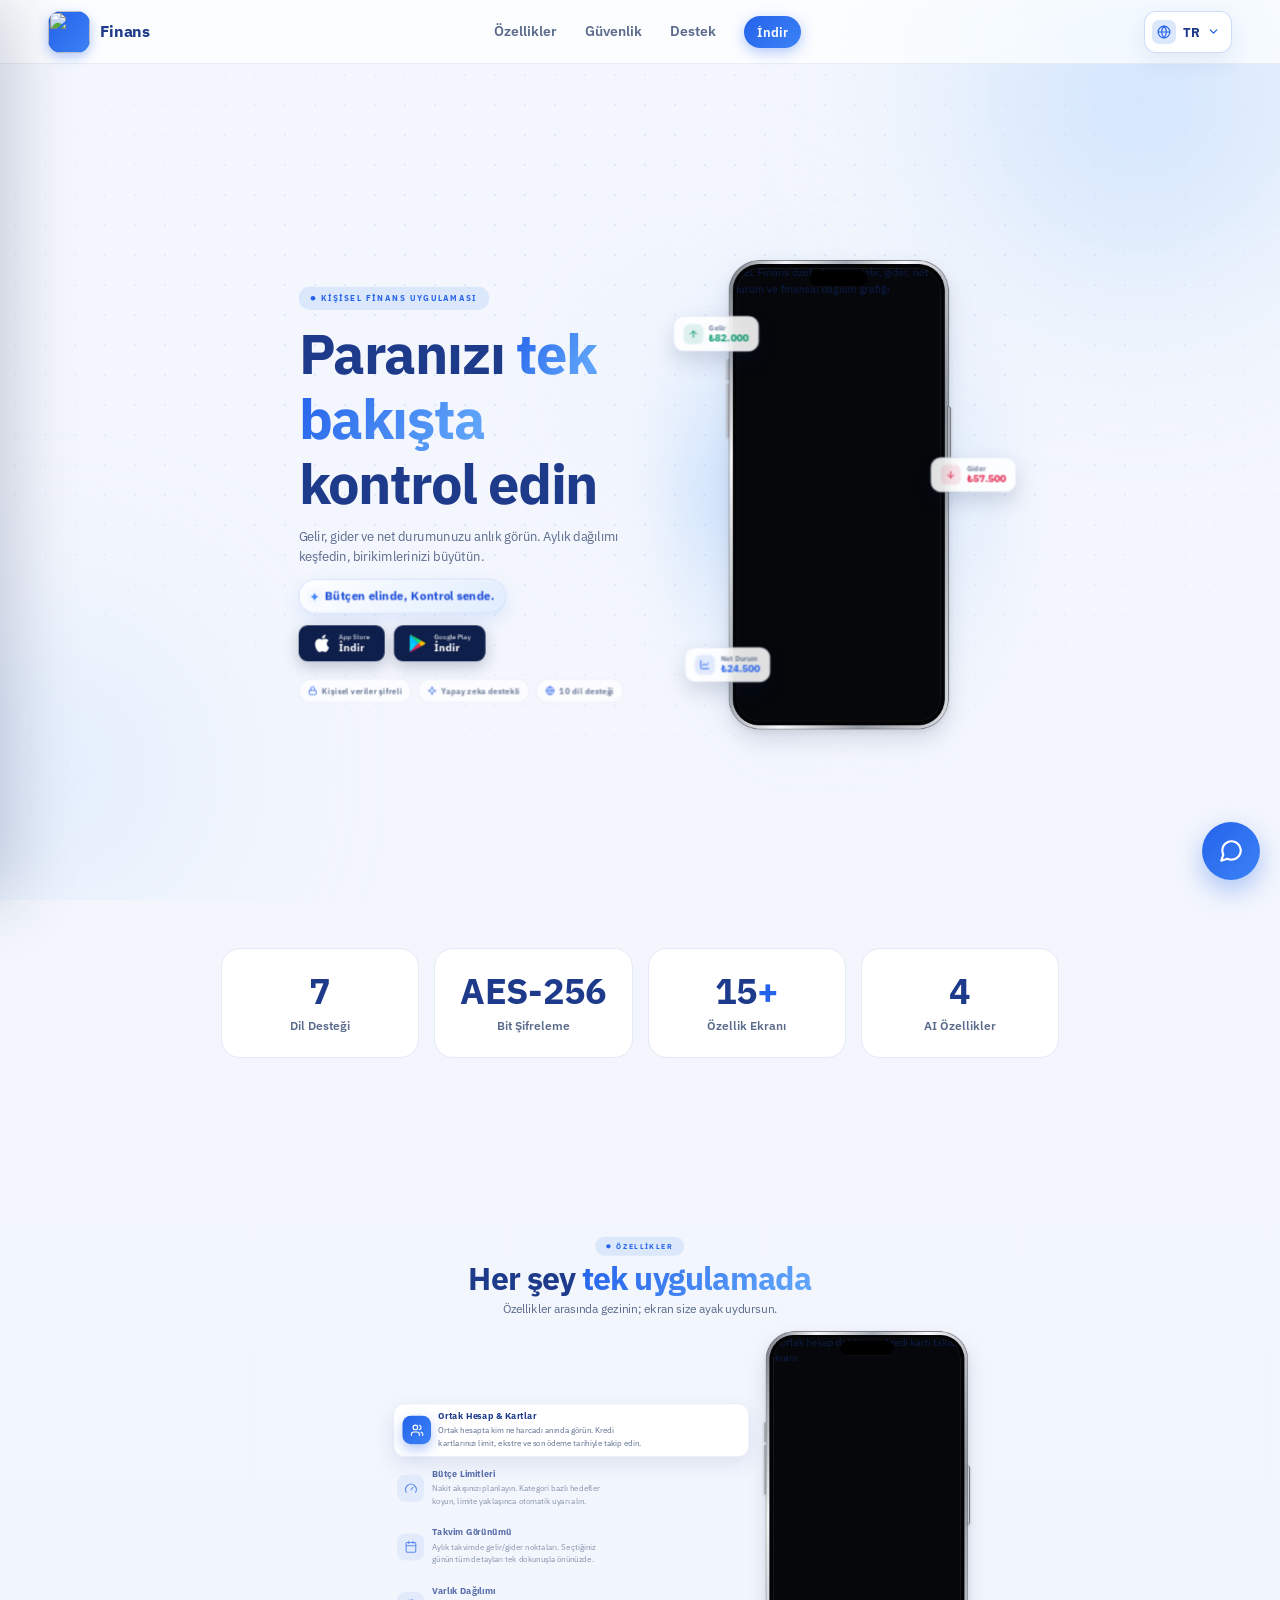
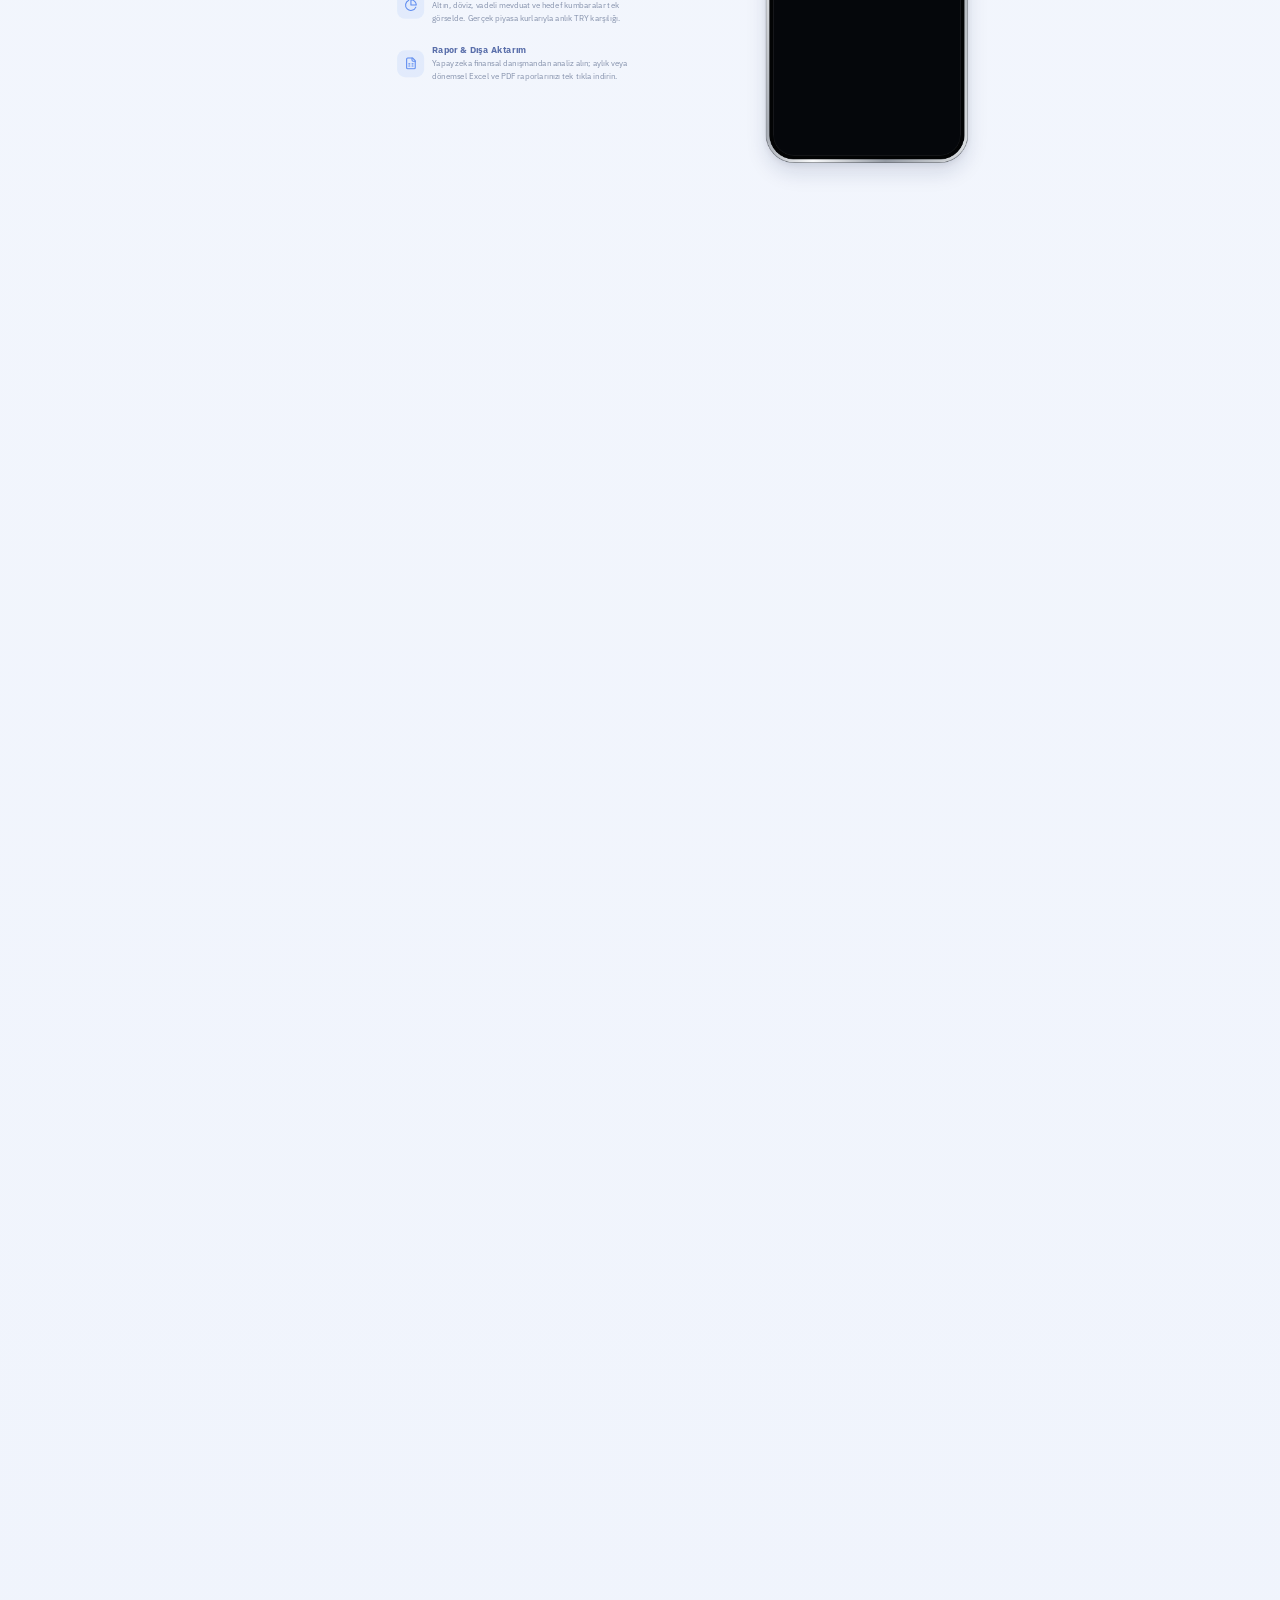
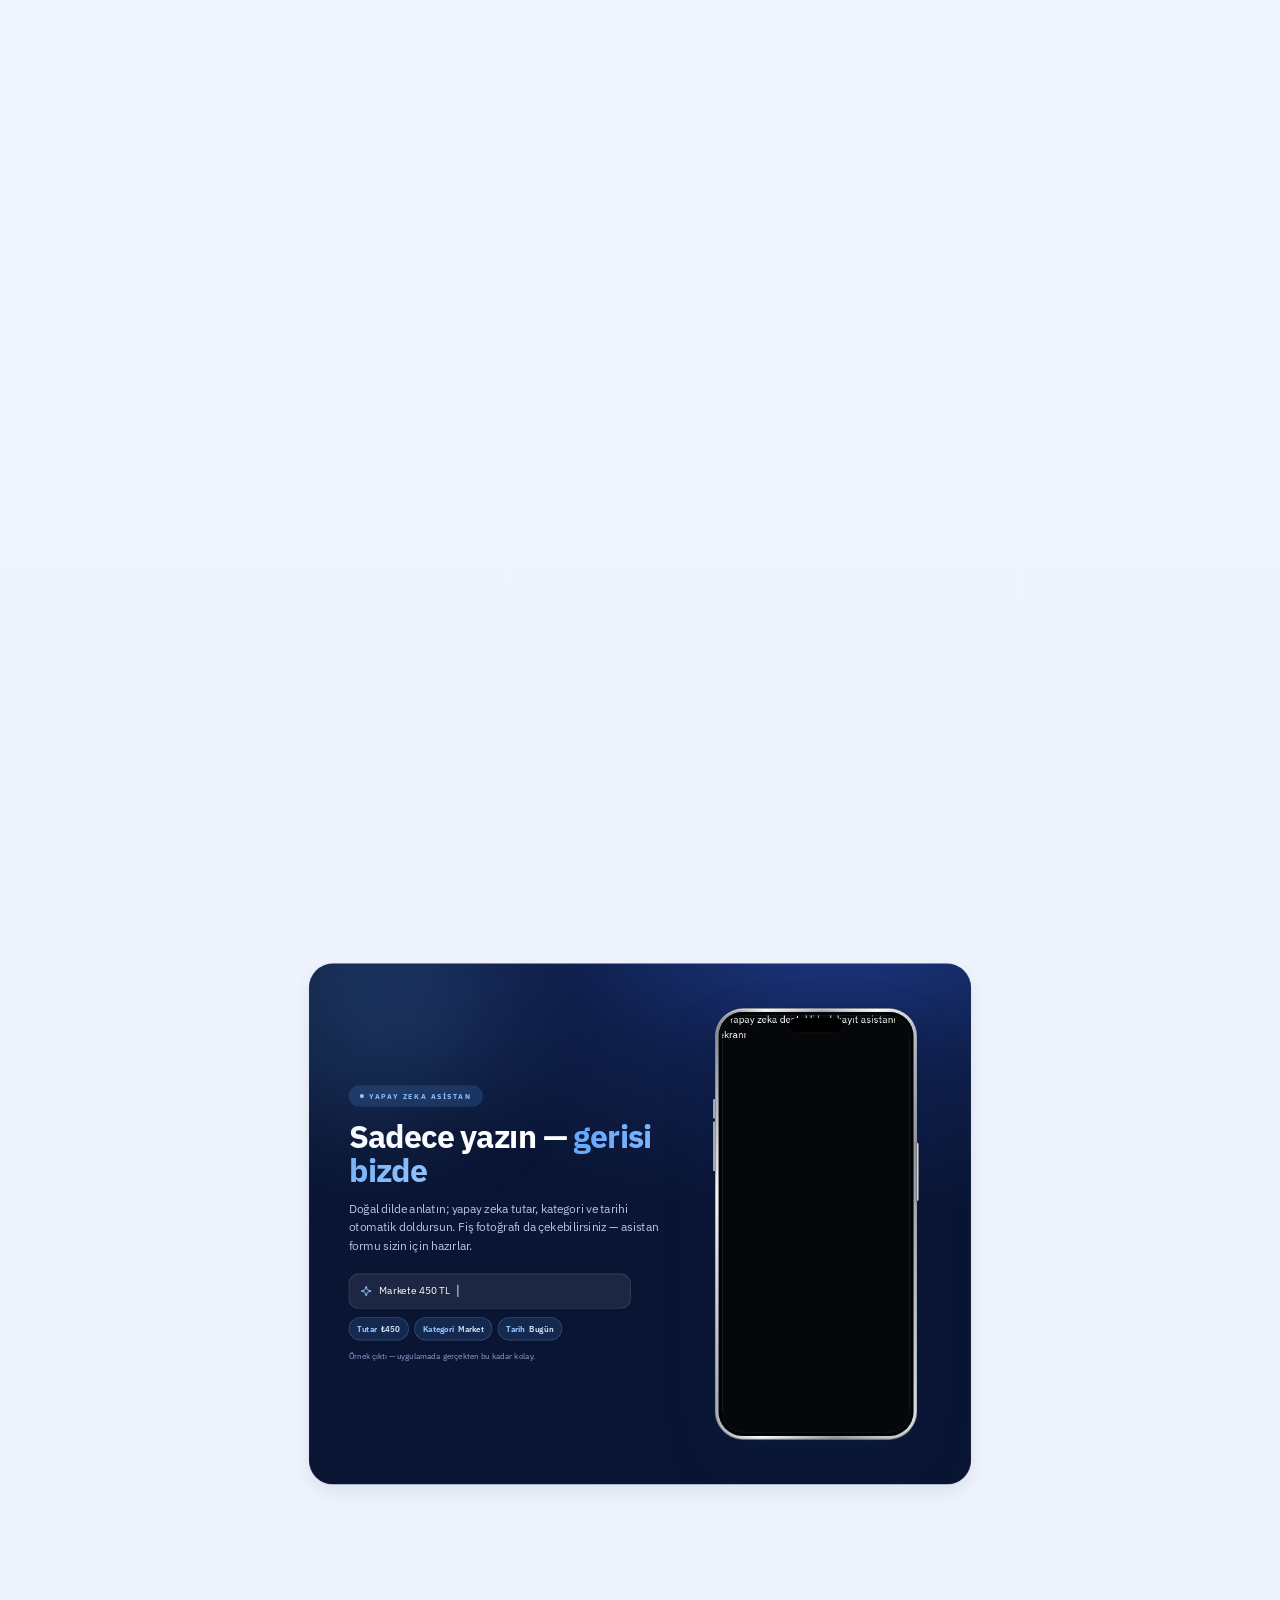
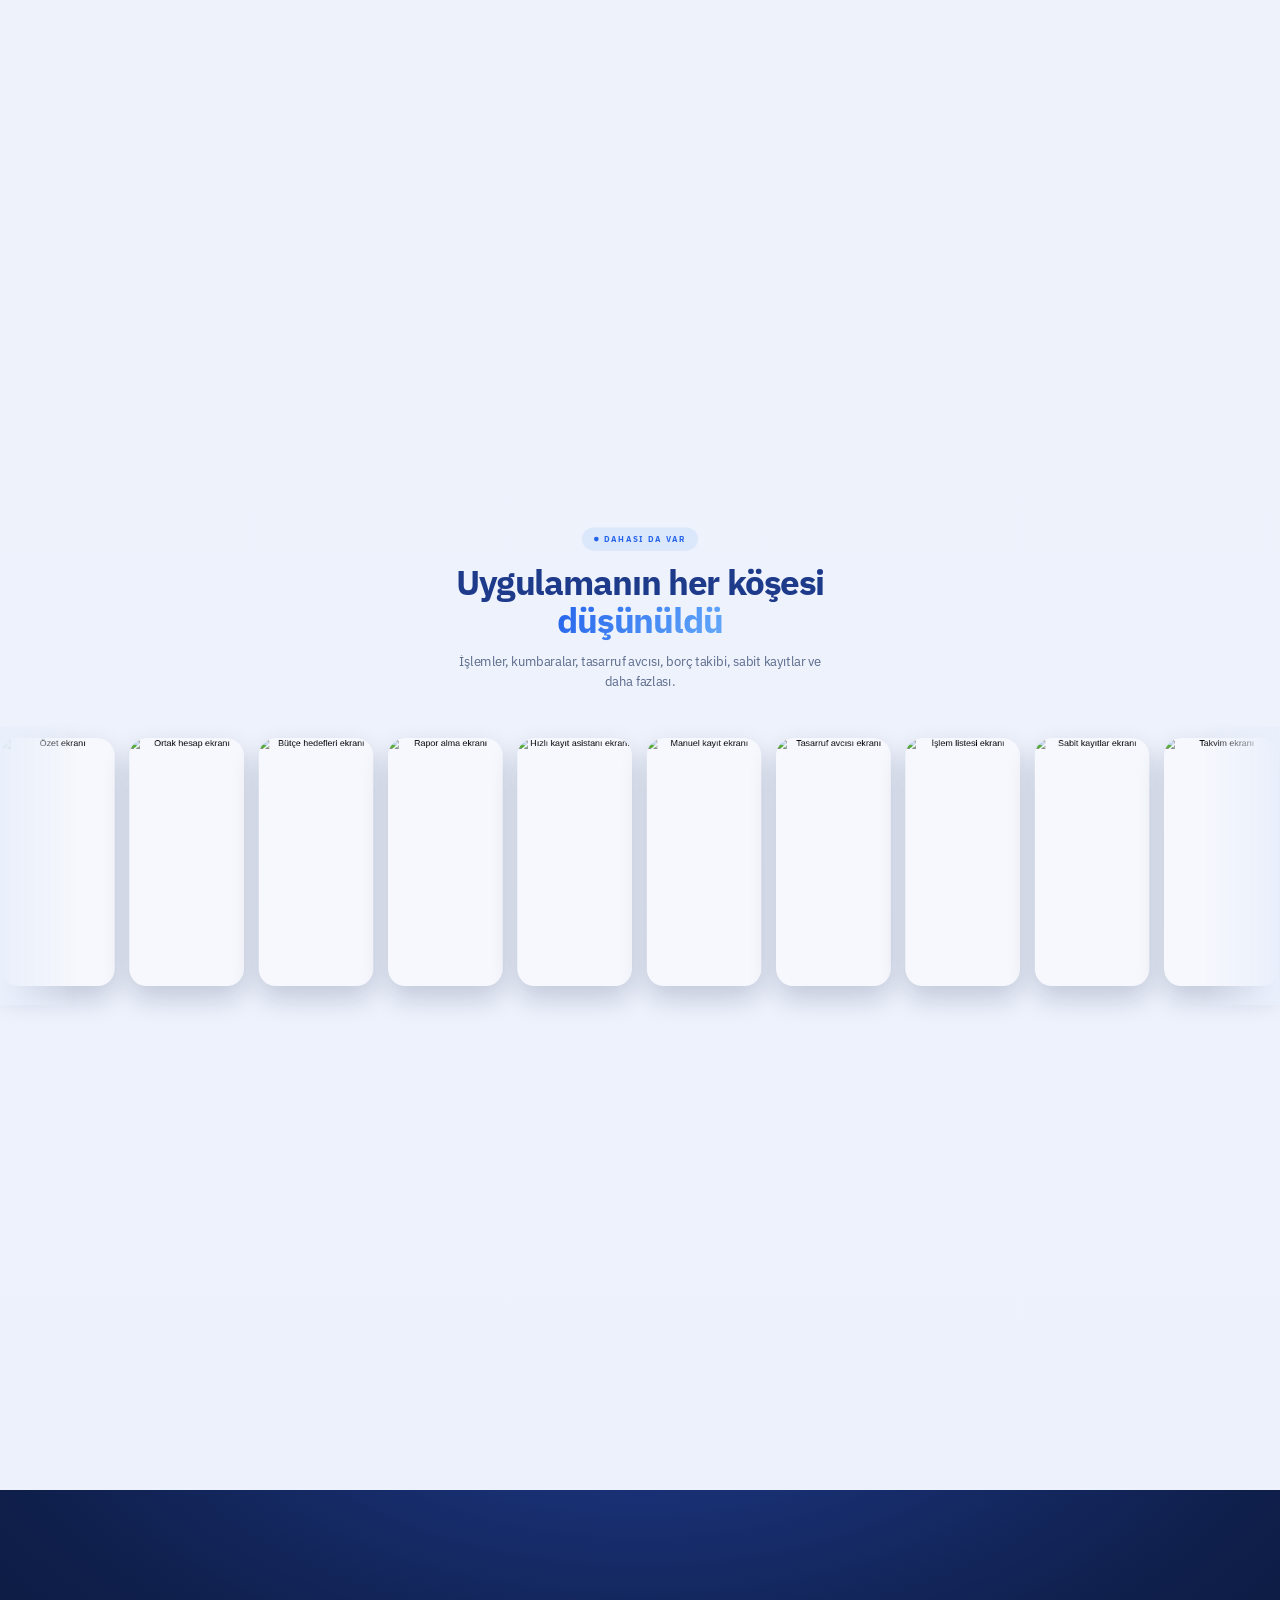
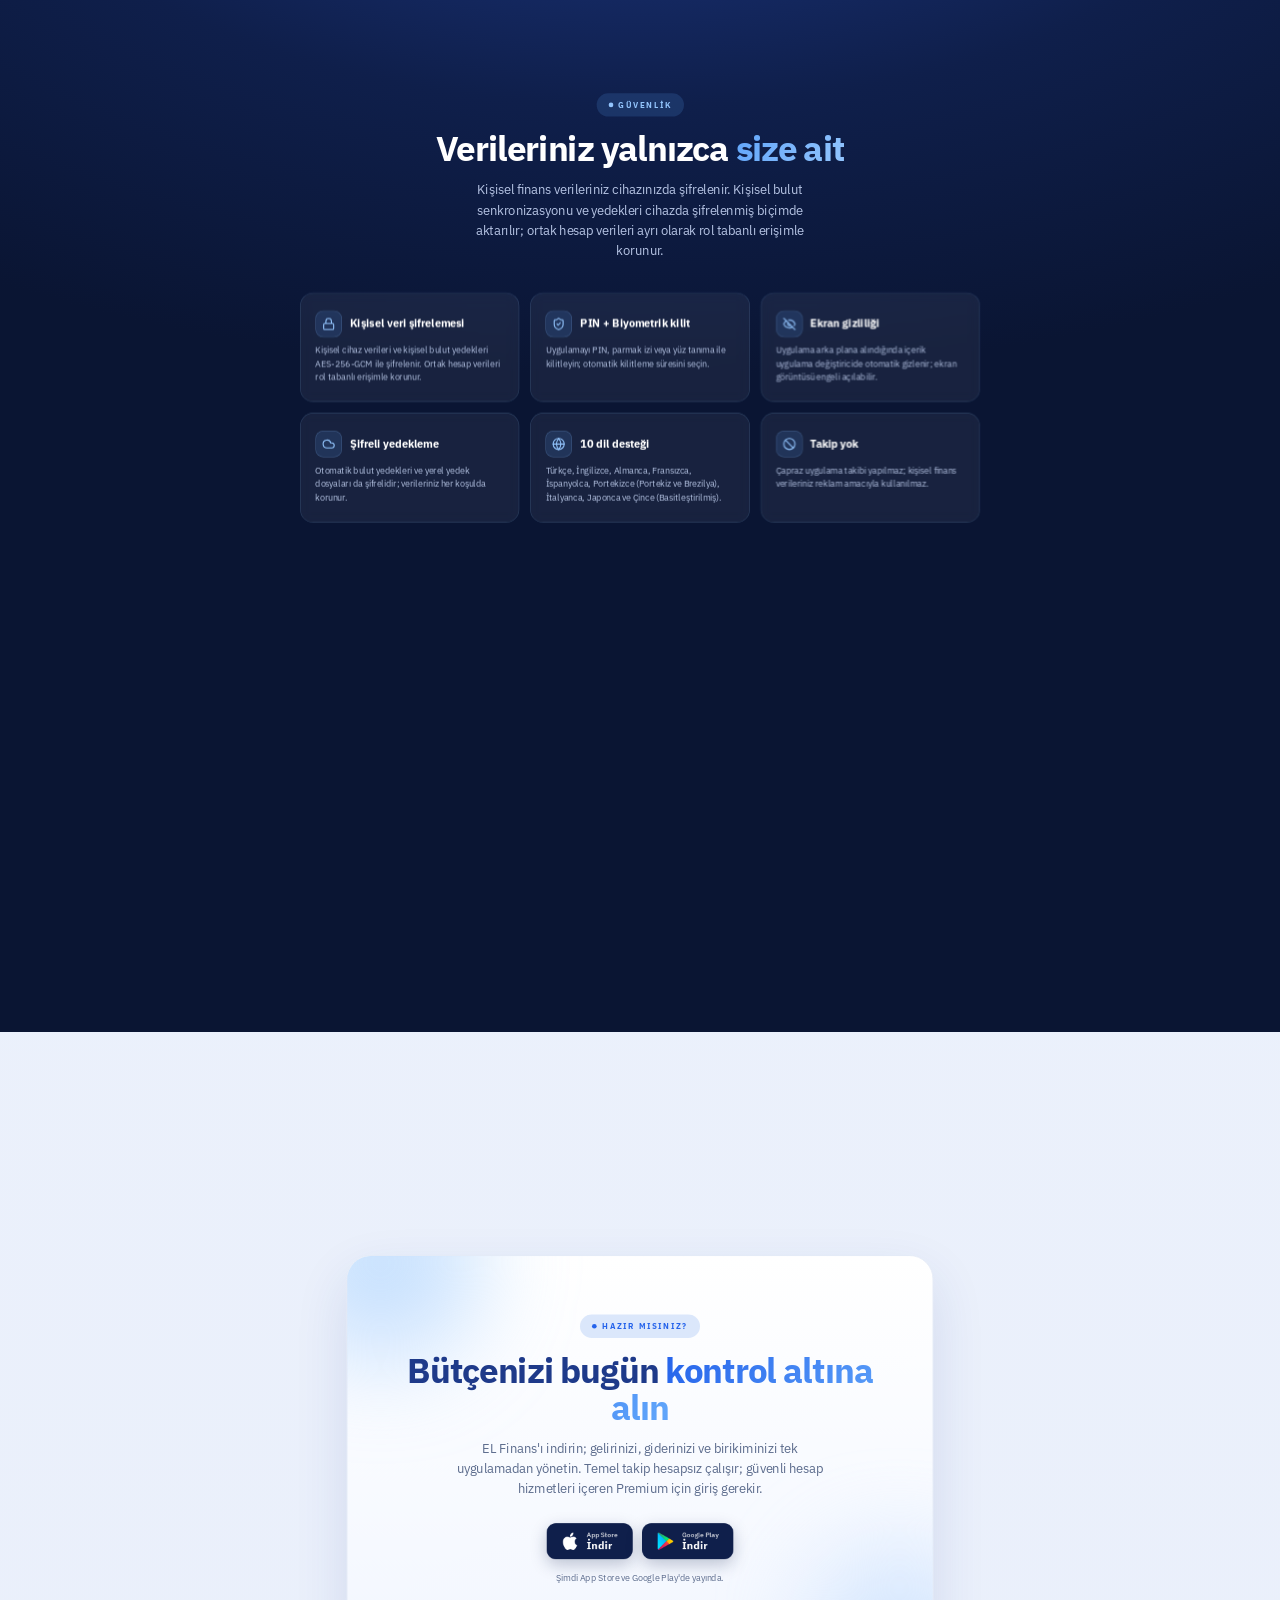
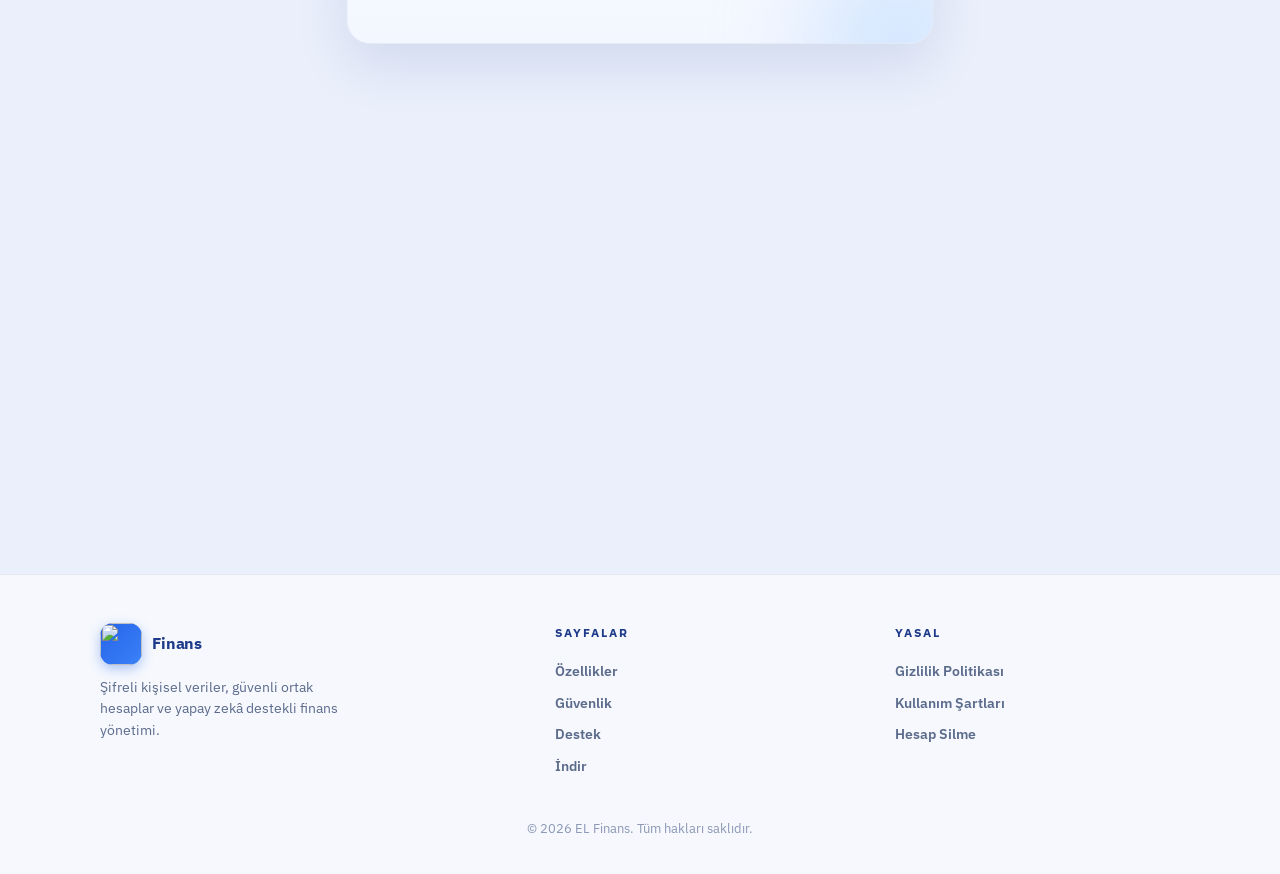
==== commit 33268e5c: "Add SEO files, social cards, 404 page and self-hosted fonts Pre-launch site checklist: - Fonts are s" ====
--- a/index.html
+++ b/index.html
@@ -3,19 +3,29 @@
 <head>
   <meta charset="utf-8">
   <meta name="viewport" content="width=device-width, initial-scale=1">
-  <title>EL Finans</title>
+  <title>EL Finans — Gelir Gider Takibi, Bütçe ve Ortak Hesap Uygulaması</title>
   <meta name="description" content="EL Finans: gelir-gider takibi, rol korumalı ortak hesaplar, kredi kartı yönetimi, yapay zekâ destekli kayıt, bütçe limitleri ve şifreli kişisel veriler.">
+  <link rel="canonical" href="https://elfinans.com/">
+  <meta property="og:type" content="website">
+  <meta property="og:site_name" content="EL Finans">
+  <meta property="og:locale" content="tr_TR">
+  <meta property="og:locale:alternate" content="en_US">
+  <meta property="og:url" content="https://elfinans.com/">
   <meta property="og:title" content="EL Finans — Paranızı tek bakışta kontrol edin">
   <meta property="og:description" content="Gelir, gider, birikim ve kredi kartlarınız tek uygulamada. Şifreli kişisel veriler, güvenli ortak hesaplar ve yapay zekâ desteği.">
-  <meta property="og:type" content="website">
+  <meta property="og:image" content="https://elfinans.com/images/og-image.png">
+  <meta property="og:image:width" content="1200">
+  <meta property="og:image:height" content="630">
+  <meta property="og:image:alt" content="EL Finans uygulamasının özet ekranı">
+  <meta name="twitter:card" content="summary_large_image">
   <link rel="icon" type="image/png" href="images/favicon-192.png">
   <link rel="apple-touch-icon" href="images/favicon-192.png">
-  <link rel="preconnect" href="https://fonts.googleapis.com">
-  <link rel="preconnect" href="https://fonts.gstatic.com" crossorigin>
-  <link href="https://fonts.googleapis.com/css2?family=IBM+Plex+Sans:wght@400;500;600;700&display=swap" rel="stylesheet">
+  <link rel="preload" href="fonts/ibm-plex-sans-latin.woff2" as="font" type="font/woff2" crossorigin>
+  <link rel="stylesheet" href="fonts/fonts.css">
   <link rel="stylesheet" href="style.css?v=20260728-18">
 </head>
 <body>
+<a class="skip-link" href="#main" data-en="Skip to content">İçeriğe geç</a>
 
 <nav class="nav">
   <button type="button" class="nav-burger" aria-label="Menüyü aç" aria-expanded="false">
@@ -49,7 +59,7 @@
     <span class="orb orb-2"></span>
     <span class="orb orb-3"></span>
   </div>
-  <div class="hero-inner viewport-layout">
+  <div class="hero-inner viewport-layout" id="main" tabindex="-1">
     <div class="hero-copy">
       <span class="badge" data-en="Personal Finance App">Kişisel Finans Uygulaması</span>
       <h1 id="hero-title" data-en='Control your money <span class="accent">at a glance</span>'>Paranızı <span class="accent">tek bakışta</span> kontrol edin</h1>
--- a/fonts/fonts.css
+++ b/fonts/fonts.css
@@ -0,0 +1,81 @@
+/* IBM Plex Sans (SIL Open Font License 1.1), self-hosted: no request to Google. */
+/* latin-ext */
+@font-face {
+  font-family: 'IBM Plex Sans';
+  font-style: normal;
+  font-weight: 400;
+  font-stretch: 100%;
+  font-display: swap;
+  src: url(ibm-plex-sans-latin-ext.woff2) format('woff2');
+  unicode-range: U+0100-02BA, U+02BD-02C5, U+02C7-02CC, U+02CE-02D7, U+02DD-02FF, U+0304, U+0308, U+0329, U+1D00-1DBF, U+1E00-1E9F, U+1EF2-1EFF, U+2020, U+20A0-20AB, U+20AD-20C0, U+2113, U+2C60-2C7F, U+A720-A7FF;
+}
+/* latin */
+@font-face {
+  font-family: 'IBM Plex Sans';
+  font-style: normal;
+  font-weight: 400;
+  font-stretch: 100%;
+  font-display: swap;
+  src: url(ibm-plex-sans-latin.woff2) format('woff2');
+  unicode-range: U+0000-00FF, U+0131, U+0152-0153, U+02BB-02BC, U+02C6, U+02DA, U+02DC, U+0304, U+0308, U+0329, U+2000-206F, U+20AC, U+2122, U+2191, U+2193, U+2212, U+2215, U+FEFF, U+FFFD;
+}
+/* latin-ext */
+@font-face {
+  font-family: 'IBM Plex Sans';
+  font-style: normal;
+  font-weight: 500;
+  font-stretch: 100%;
+  font-display: swap;
+  src: url(ibm-plex-sans-latin-ext.woff2) format('woff2');
+  unicode-range: U+0100-02BA, U+02BD-02C5, U+02C7-02CC, U+02CE-02D7, U+02DD-02FF, U+0304, U+0308, U+0329, U+1D00-1DBF, U+1E00-1E9F, U+1EF2-1EFF, U+2020, U+20A0-20AB, U+20AD-20C0, U+2113, U+2C60-2C7F, U+A720-A7FF;
+}
+/* latin */
+@font-face {
+  font-family: 'IBM Plex Sans';
+  font-style: normal;
+  font-weight: 500;
+  font-stretch: 100%;
+  font-display: swap;
+  src: url(ibm-plex-sans-latin.woff2) format('woff2');
+  unicode-range: U+0000-00FF, U+0131, U+0152-0153, U+02BB-02BC, U+02C6, U+02DA, U+02DC, U+0304, U+0308, U+0329, U+2000-206F, U+20AC, U+2122, U+2191, U+2193, U+2212, U+2215, U+FEFF, U+FFFD;
+}
+/* latin-ext */
+@font-face {
+  font-family: 'IBM Plex Sans';
+  font-style: normal;
+  font-weight: 600;
+  font-stretch: 100%;
+  font-display: swap;
+  src: url(ibm-plex-sans-latin-ext.woff2) format('woff2');
+  unicode-range: U+0100-02BA, U+02BD-02C5, U+02C7-02CC, U+02CE-02D7, U+02DD-02FF, U+0304, U+0308, U+0329, U+1D00-1DBF, U+1E00-1E9F, U+1EF2-1EFF, U+2020, U+20A0-20AB, U+20AD-20C0, U+2113, U+2C60-2C7F, U+A720-A7FF;
+}
+/* latin */
+@font-face {
+  font-family: 'IBM Plex Sans';
+  font-style: normal;
+  font-weight: 600;
+  font-stretch: 100%;
+  font-display: swap;
+  src: url(ibm-plex-sans-latin.woff2) format('woff2');
+  unicode-range: U+0000-00FF, U+0131, U+0152-0153, U+02BB-02BC, U+02C6, U+02DA, U+02DC, U+0304, U+0308, U+0329, U+2000-206F, U+20AC, U+2122, U+2191, U+2193, U+2212, U+2215, U+FEFF, U+FFFD;
+}
+/* latin-ext */
+@font-face {
+  font-family: 'IBM Plex Sans';
+  font-style: normal;
+  font-weight: 700;
+  font-stretch: 100%;
+  font-display: swap;
+  src: url(ibm-plex-sans-latin-ext.woff2) format('woff2');
+  unicode-range: U+0100-02BA, U+02BD-02C5, U+02C7-02CC, U+02CE-02D7, U+02DD-02FF, U+0304, U+0308, U+0329, U+1D00-1DBF, U+1E00-1E9F, U+1EF2-1EFF, U+2020, U+20A0-20AB, U+20AD-20C0, U+2113, U+2C60-2C7F, U+A720-A7FF;
+}
+/* latin */
+@font-face {
+  font-family: 'IBM Plex Sans';
+  font-style: normal;
+  font-weight: 700;
+  font-stretch: 100%;
+  font-display: swap;
+  src: url(ibm-plex-sans-latin.woff2) format('woff2');
+  unicode-range: U+0000-00FF, U+0131, U+0152-0153, U+02BB-02BC, U+02C6, U+02DA, U+02DC, U+0304, U+0308, U+0329, U+2000-206F, U+20AC, U+2122, U+2191, U+2193, U+2212, U+2215, U+FEFF, U+FFFD;
+}
--- a/style.css
+++ b/style.css
@@ -1636,3 +1636,21 @@
   .support-bot { right: 14px; bottom: 14px; }
   .support-bot-panel { width: calc(100vw - 28px); height: min(520px, calc(100vh - 130px)); bottom: 70px; }
 }
+
+/* Accessibility: keyboard skip link and reduced-motion preference. */
+.skip-link {
+  position: absolute; left: 12px; top: -64px; z-index: 1000;
+  padding: 10px 16px; border-radius: 10px;
+  background: var(--accent); color: #fff; font-weight: 600; text-decoration: none;
+  transition: top .15s ease;
+}
+.skip-link:focus { top: 12px; }
+#main:focus { outline: none; }
+@media (prefers-reduced-motion: reduce) {
+  *, *::before, *::after {
+    animation-duration: .01ms !important;
+    animation-iteration-count: 1 !important;
+    transition-duration: .01ms !important;
+    scroll-behavior: auto !important;
+  }
+}
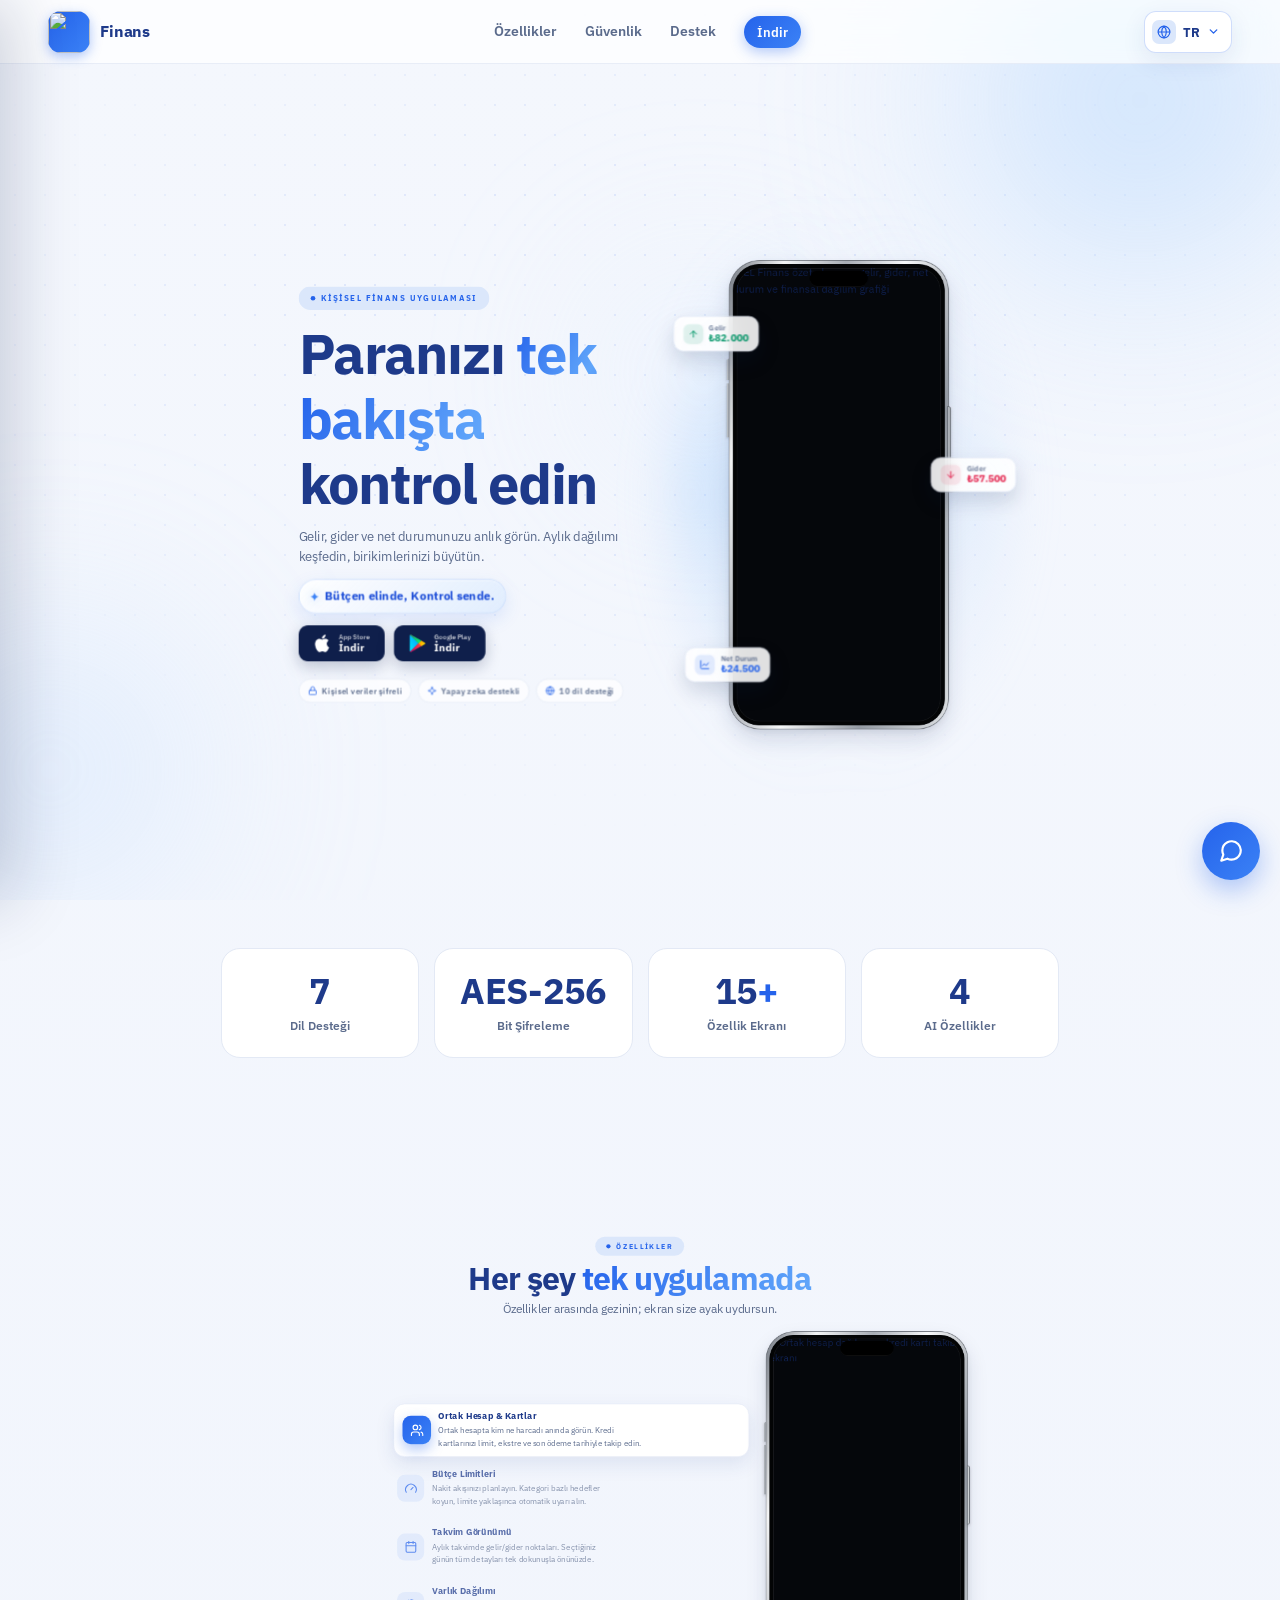
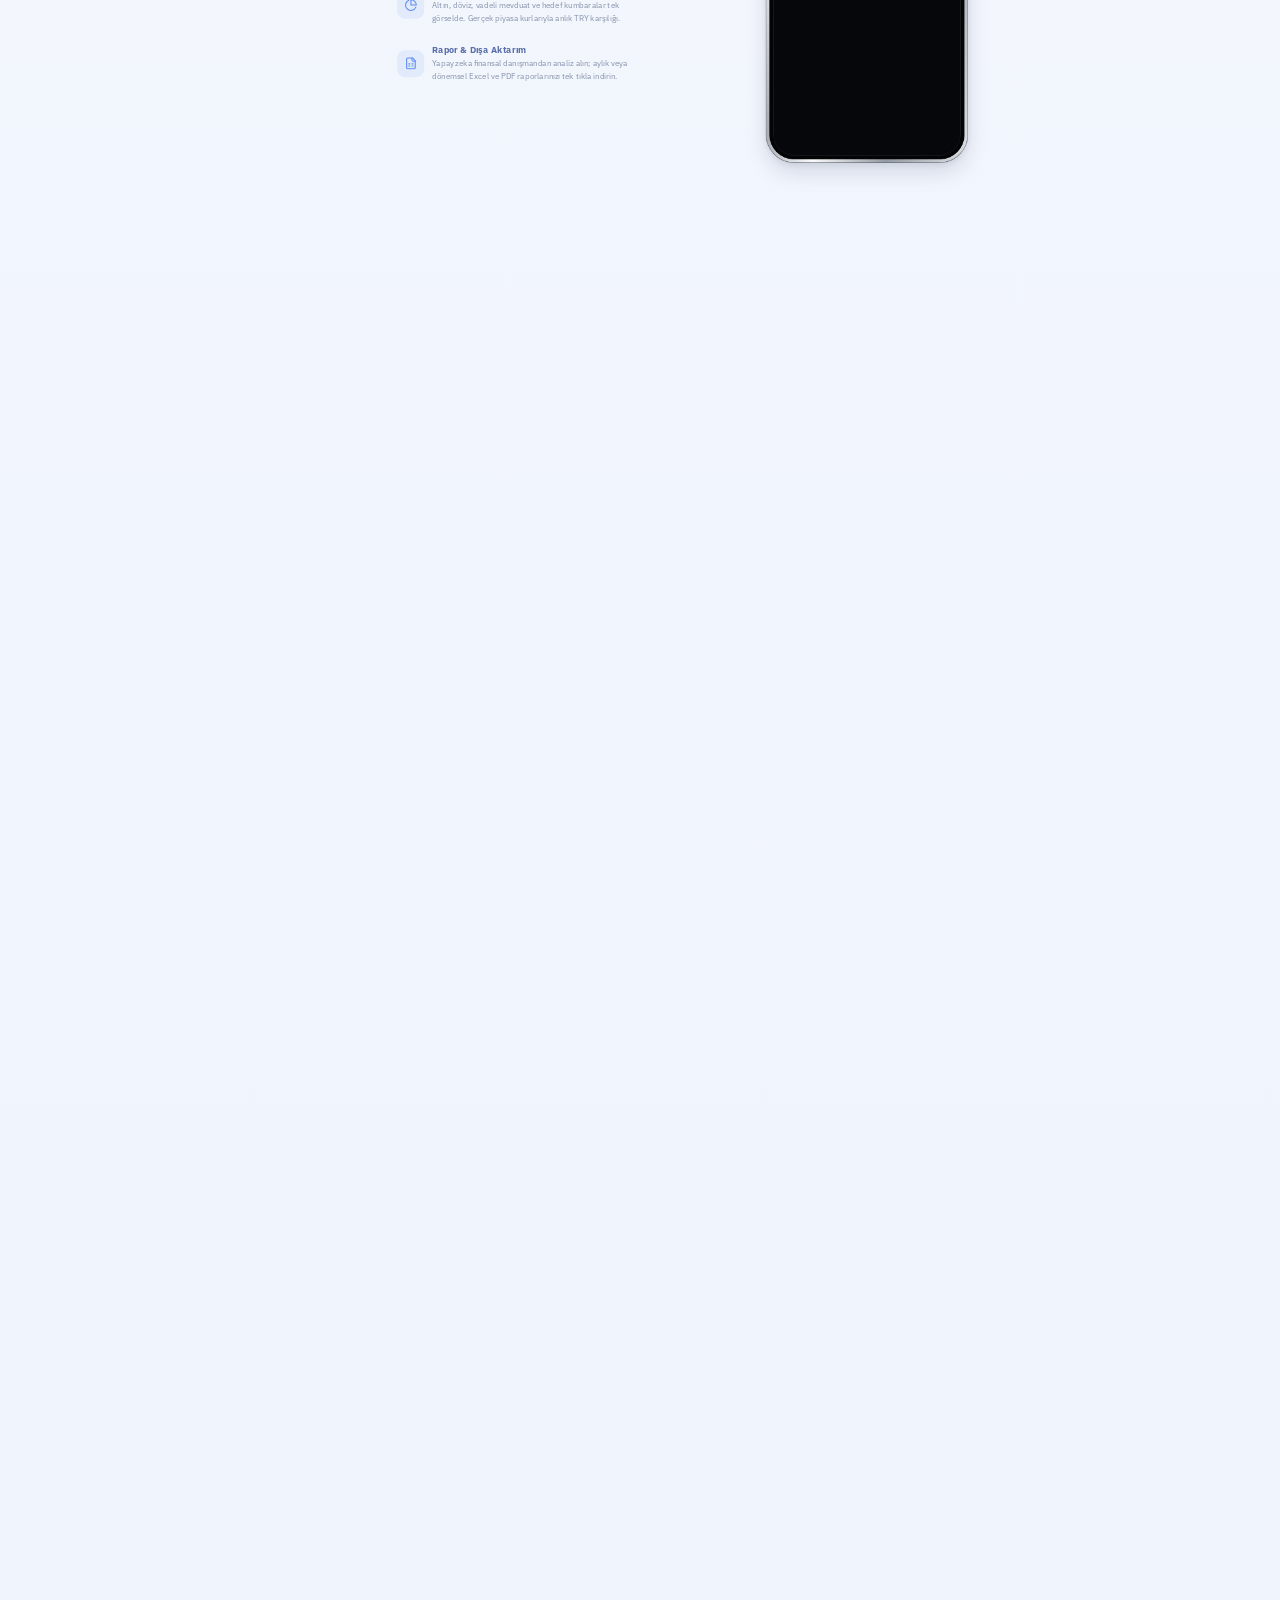
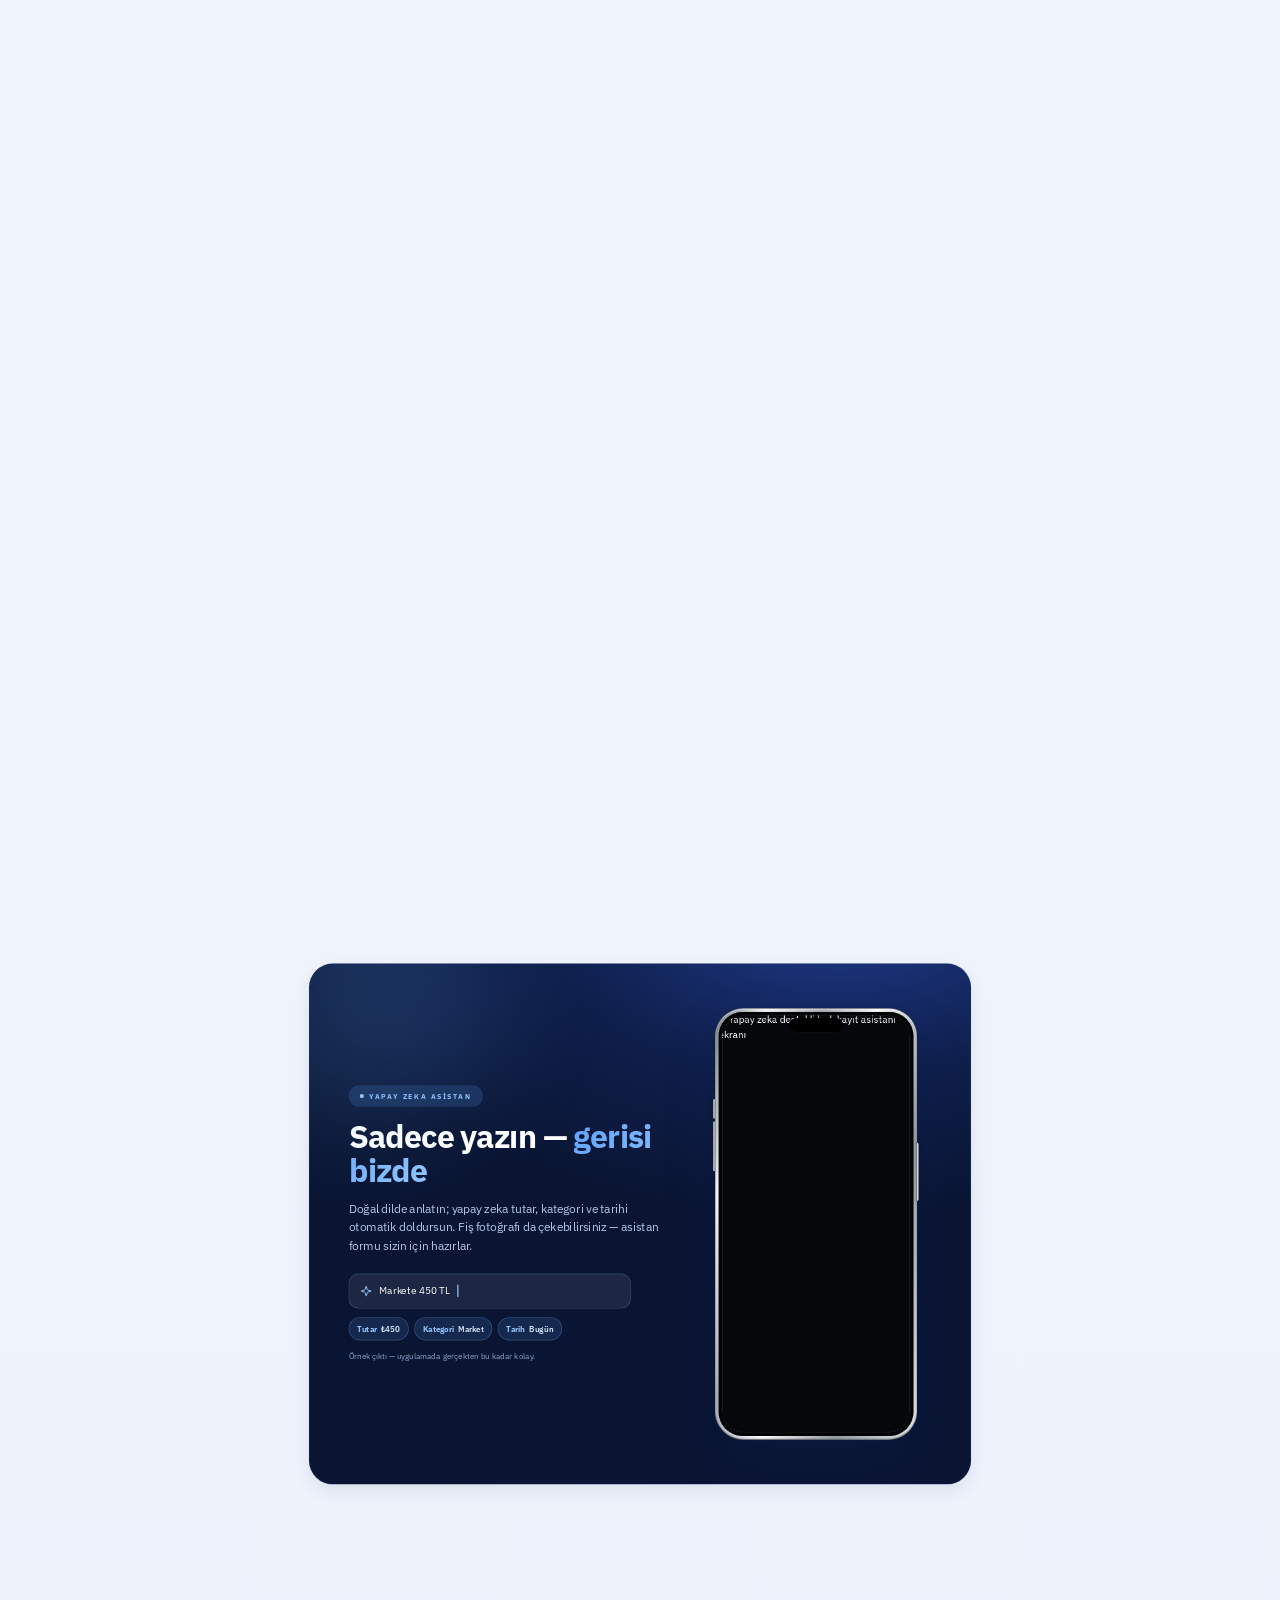
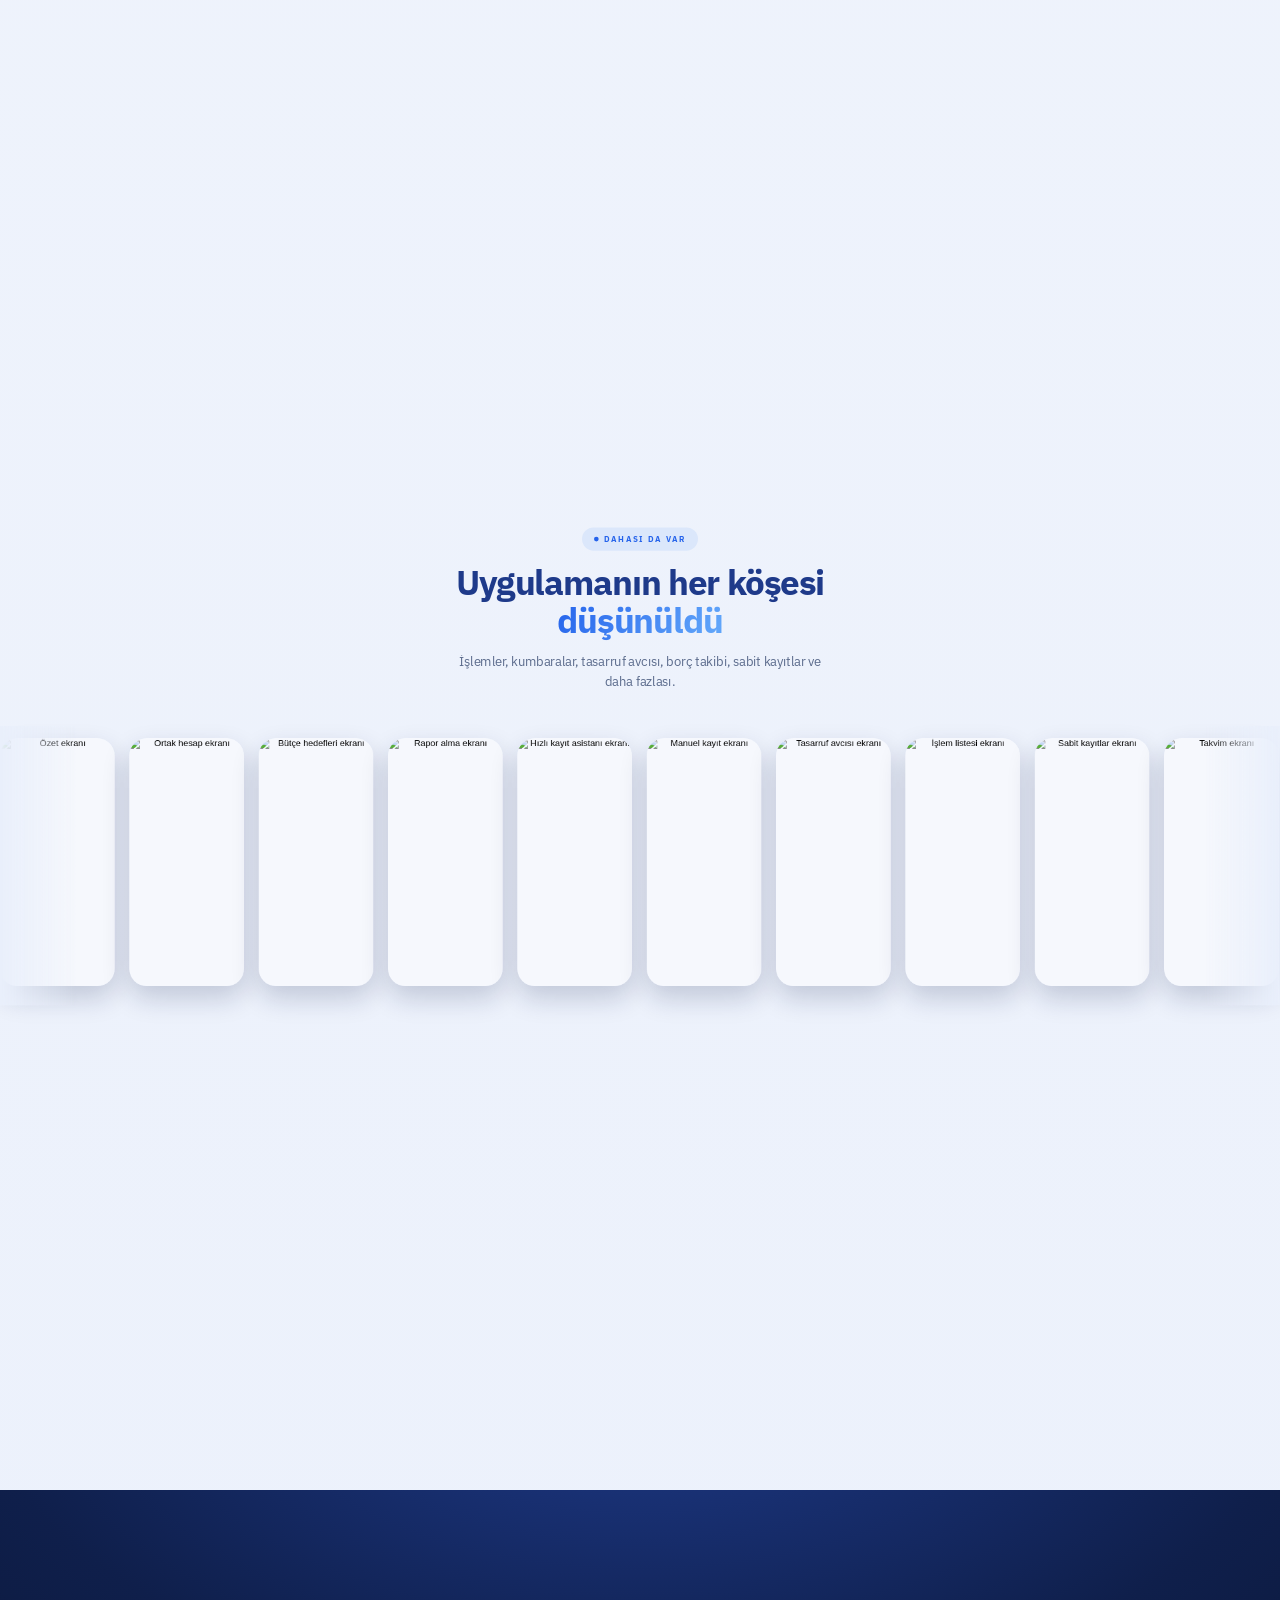
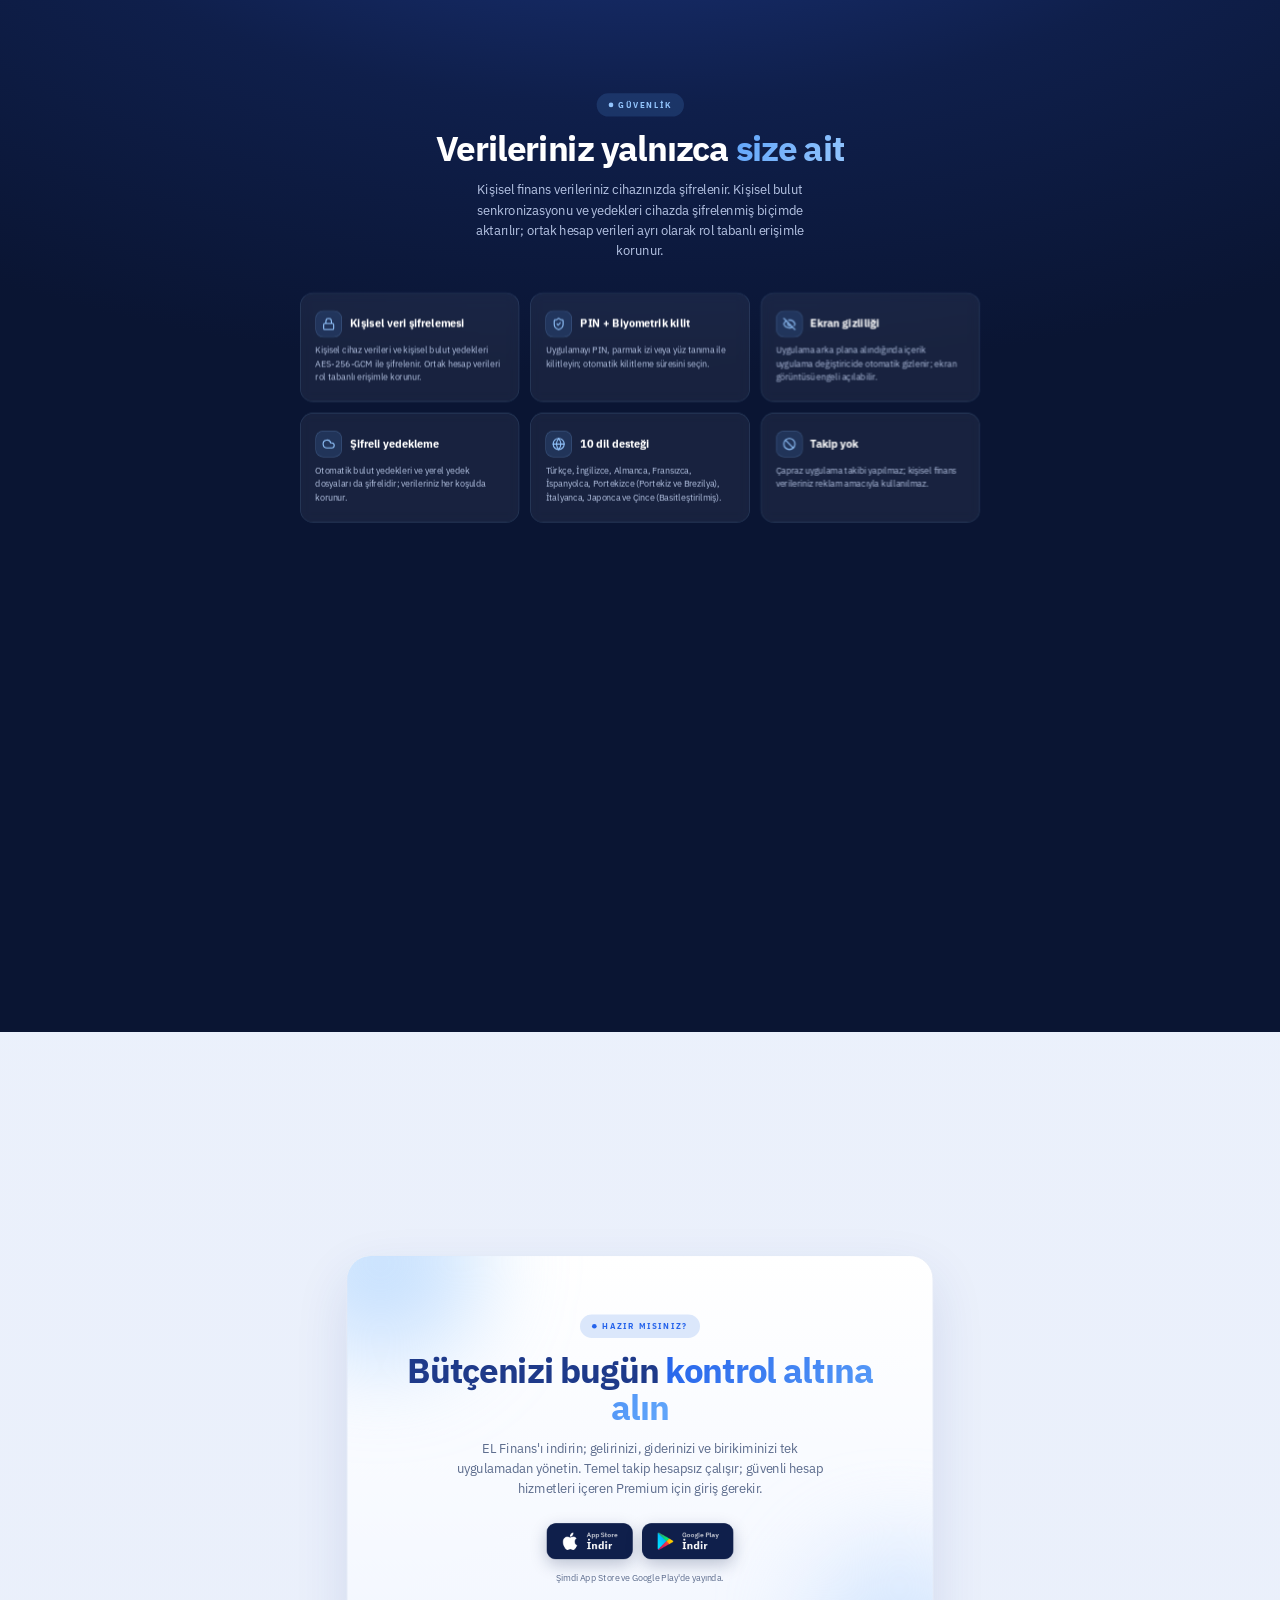
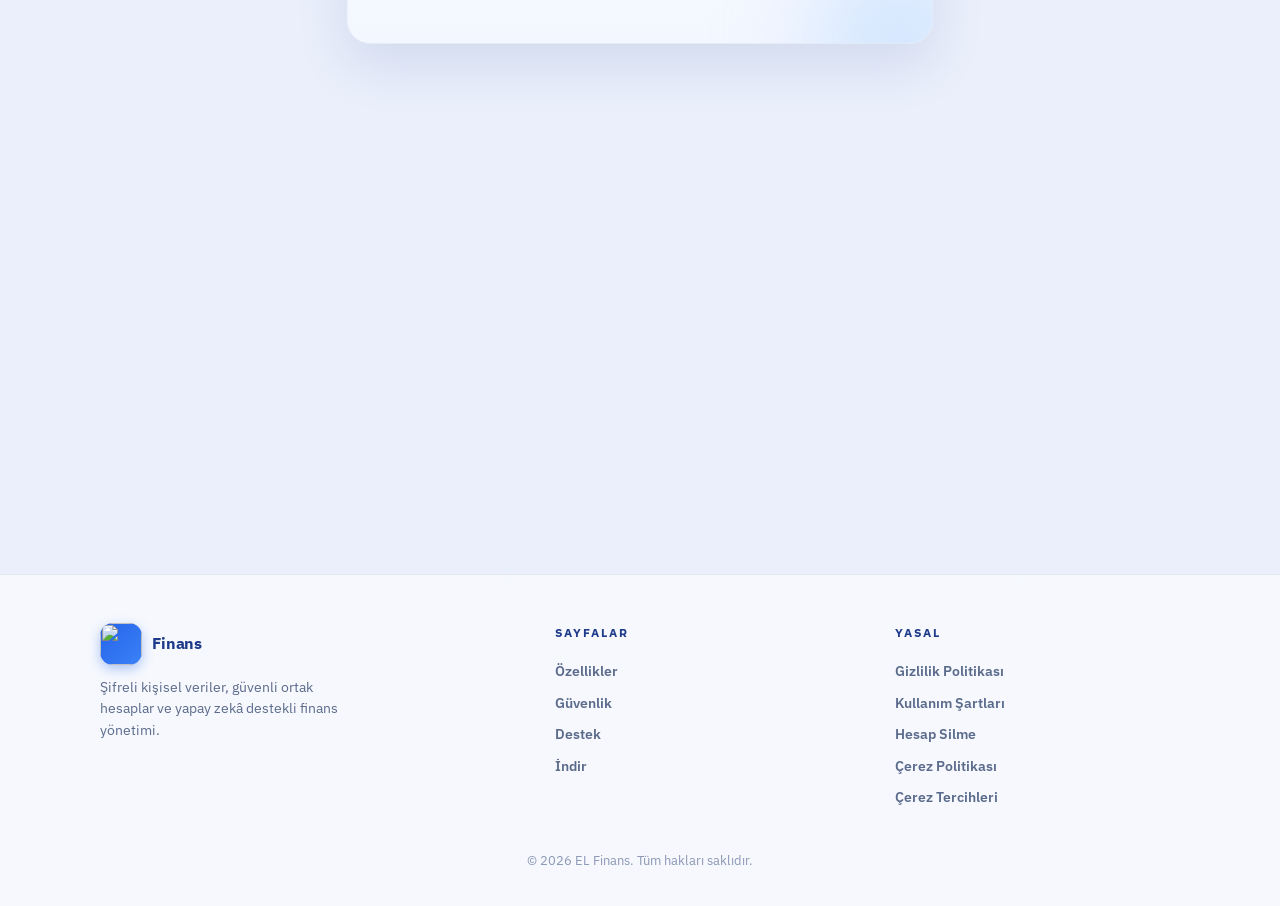
==== commit 2bd41577: "Add cookie consent banner, cookie policy and opt-in analytics - consent.js shows an Accept/Reject ba" ====
--- a/index.html
+++ b/index.html
@@ -356,11 +356,14 @@
       <a href="/privacy-policy" data-en="Privacy Policy">Gizlilik Politikası</a>
       <a href="/terms" data-en="Terms of Use">Kullanım Şartları</a>
       <a href="/account-deletion" data-en="Account Deletion">Hesap Silme</a>
+      <a href="/cookie-policy" data-en="Cookie Policy" data-pt-br="Política de Cookies">Çerez Politikası</a>
+      <a href="/cookie-policy" class="js-cookie-settings" hidden data-en="Cookie Settings" data-pt-br="Preferências de cookies">Çerez Tercihleri</a>
     </div>
   </div>
   <div class="copy-line" data-en="© 2026 EL Finans. All rights reserved.">© 2026 EL Finans. Tüm hakları saklıdır.</div>
 </footer>
 
+<script src="consent.js?v=20261002-1"></script>
 <script src="script.js?v=20260728-20"></script>
 </body>
 </html>
--- a/style.css
+++ b/style.css
@@ -1654,3 +1654,27 @@
     scroll-behavior: auto !important;
   }
 }
+
+/* Cookie consent banner: Accept and Reject carry equal weight. */
+.cookie-banner {
+  position: fixed; left: 50%; bottom: 16px; transform: translateX(-50%); z-index: 900;
+  width: min(720px, calc(100% - 24px));
+  display: flex; align-items: center; gap: 16px; flex-wrap: wrap;
+  padding: 16px 18px; border-radius: 16px;
+  background: #fff; color: #1e293b; border: 1px solid rgba(15, 23, 42, .1);
+  box-shadow: 0 18px 50px rgba(15, 23, 42, .18);
+}
+.cookie-banner[hidden] { display: none; }
+.cookie-banner-text { flex: 1 1 320px; margin: 0; font-size: 14px; line-height: 1.5; }
+.cookie-banner-text a { color: var(--accent); font-weight: 600; }
+.cookie-banner-actions { display: flex; gap: 10px; flex: 0 0 auto; }
+.cookie-btn {
+  min-width: 112px; padding: 10px 18px; border-radius: 10px; cursor: pointer;
+  font: inherit; font-weight: 600; font-size: 14px;
+  background: var(--accent); color: #fff; border: 1.5px solid var(--accent);
+}
+.cookie-btn:focus-visible { outline: 3px solid rgba(37, 99, 235, .45); outline-offset: 2px; }
+@media (max-width: 520px) {
+  .cookie-banner-actions { width: 100%; }
+  .cookie-btn { flex: 1; }
+}
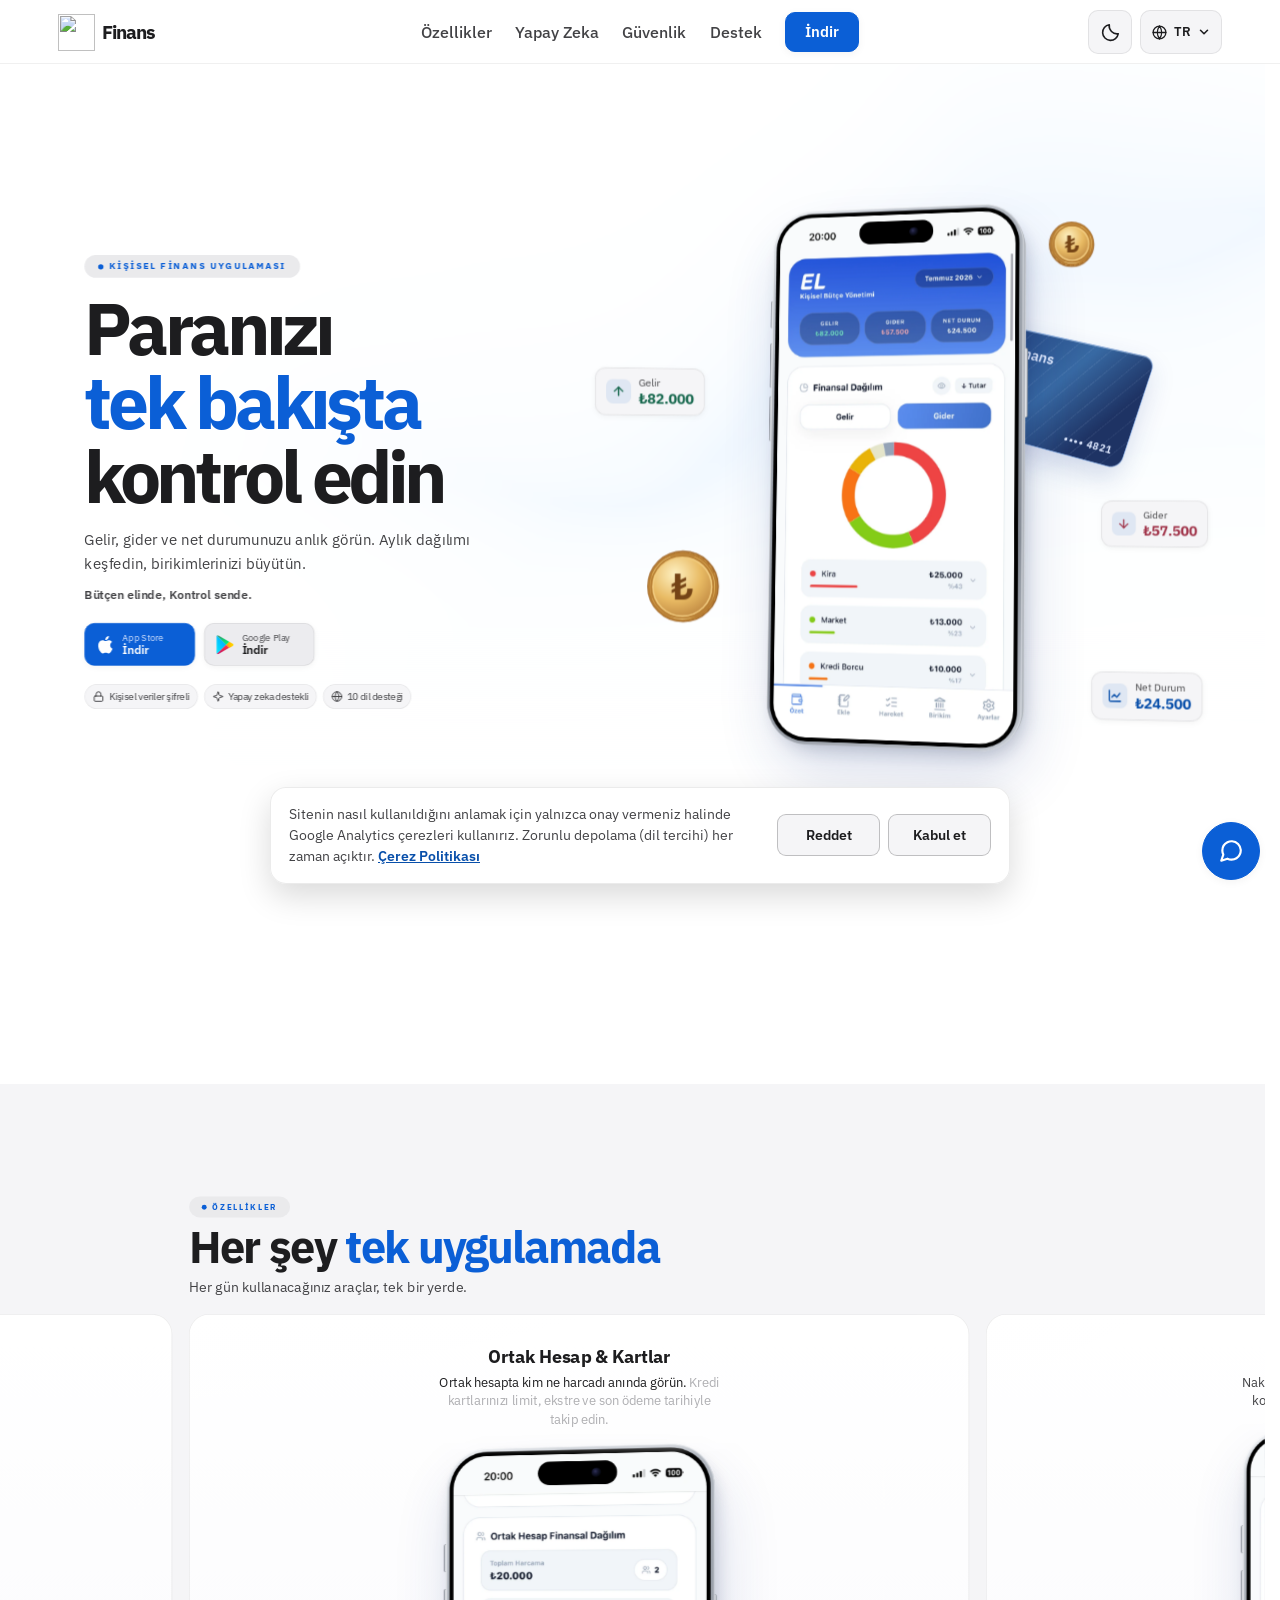
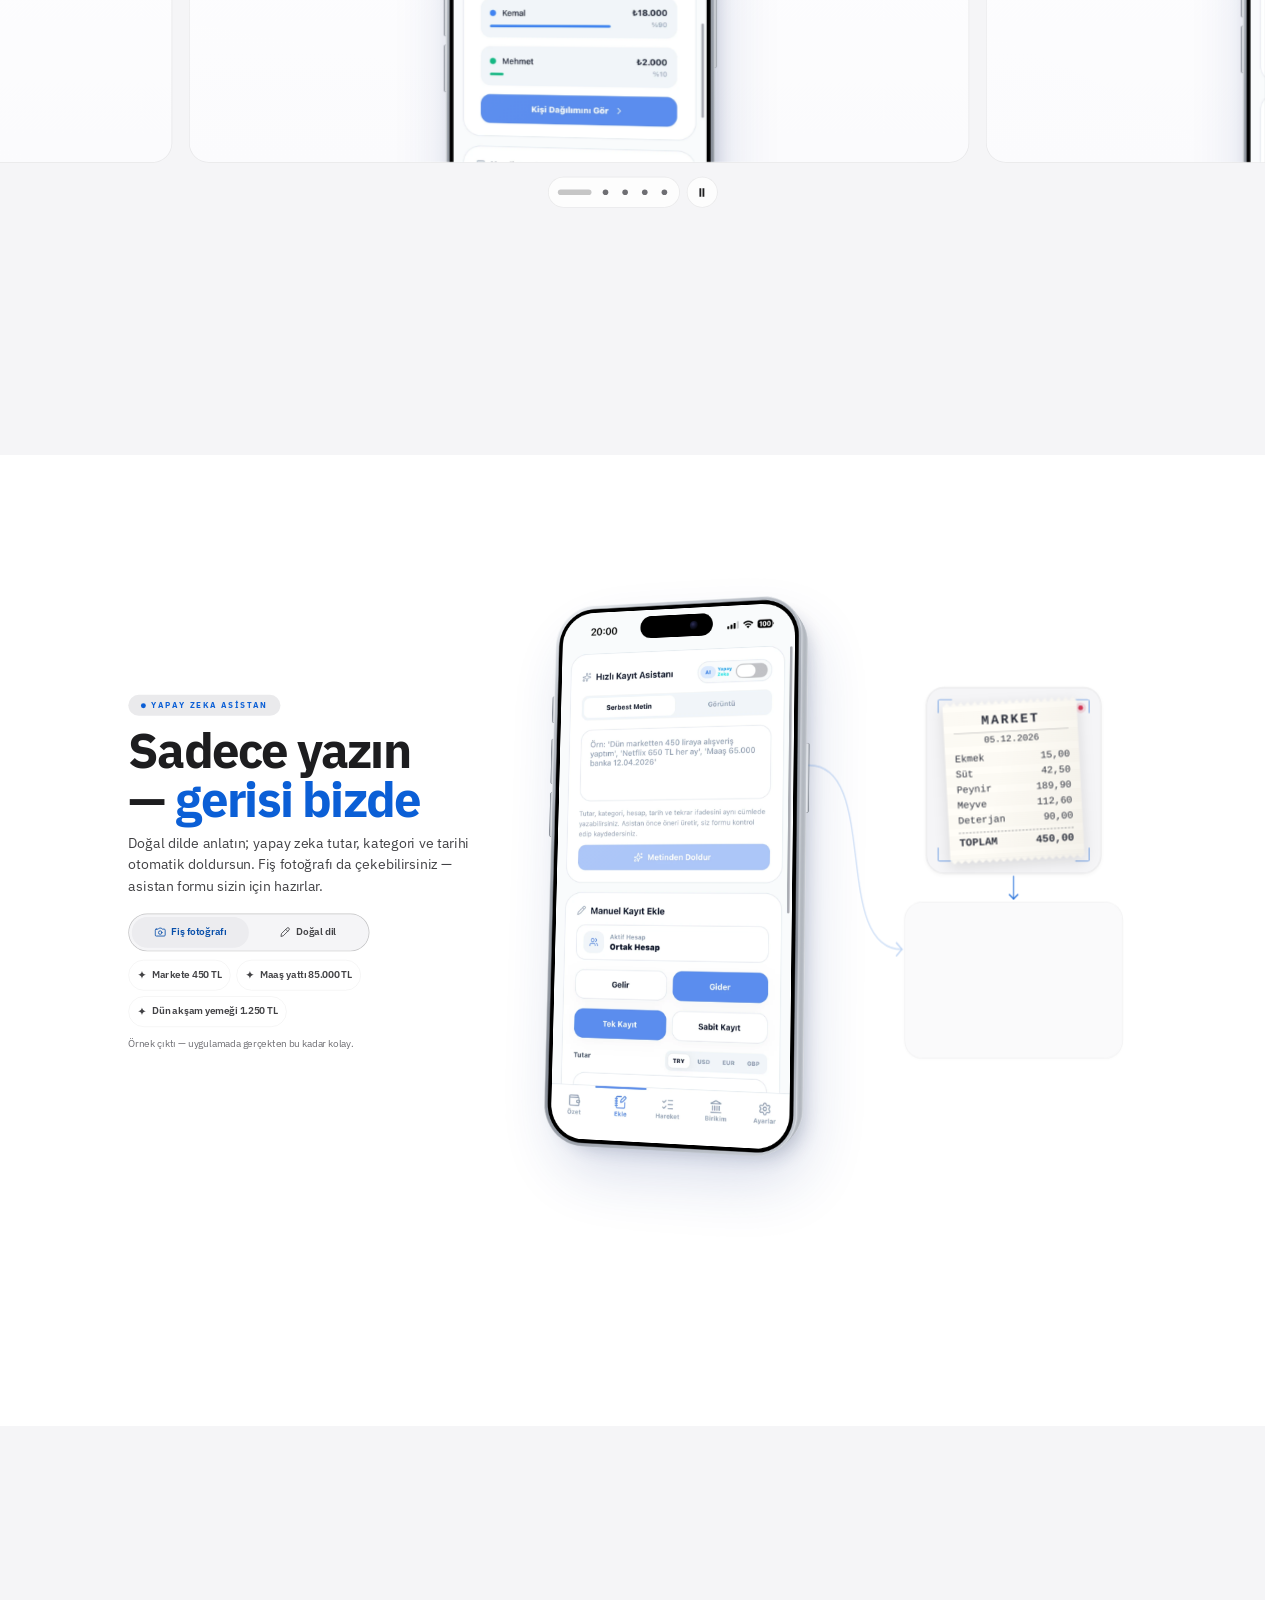
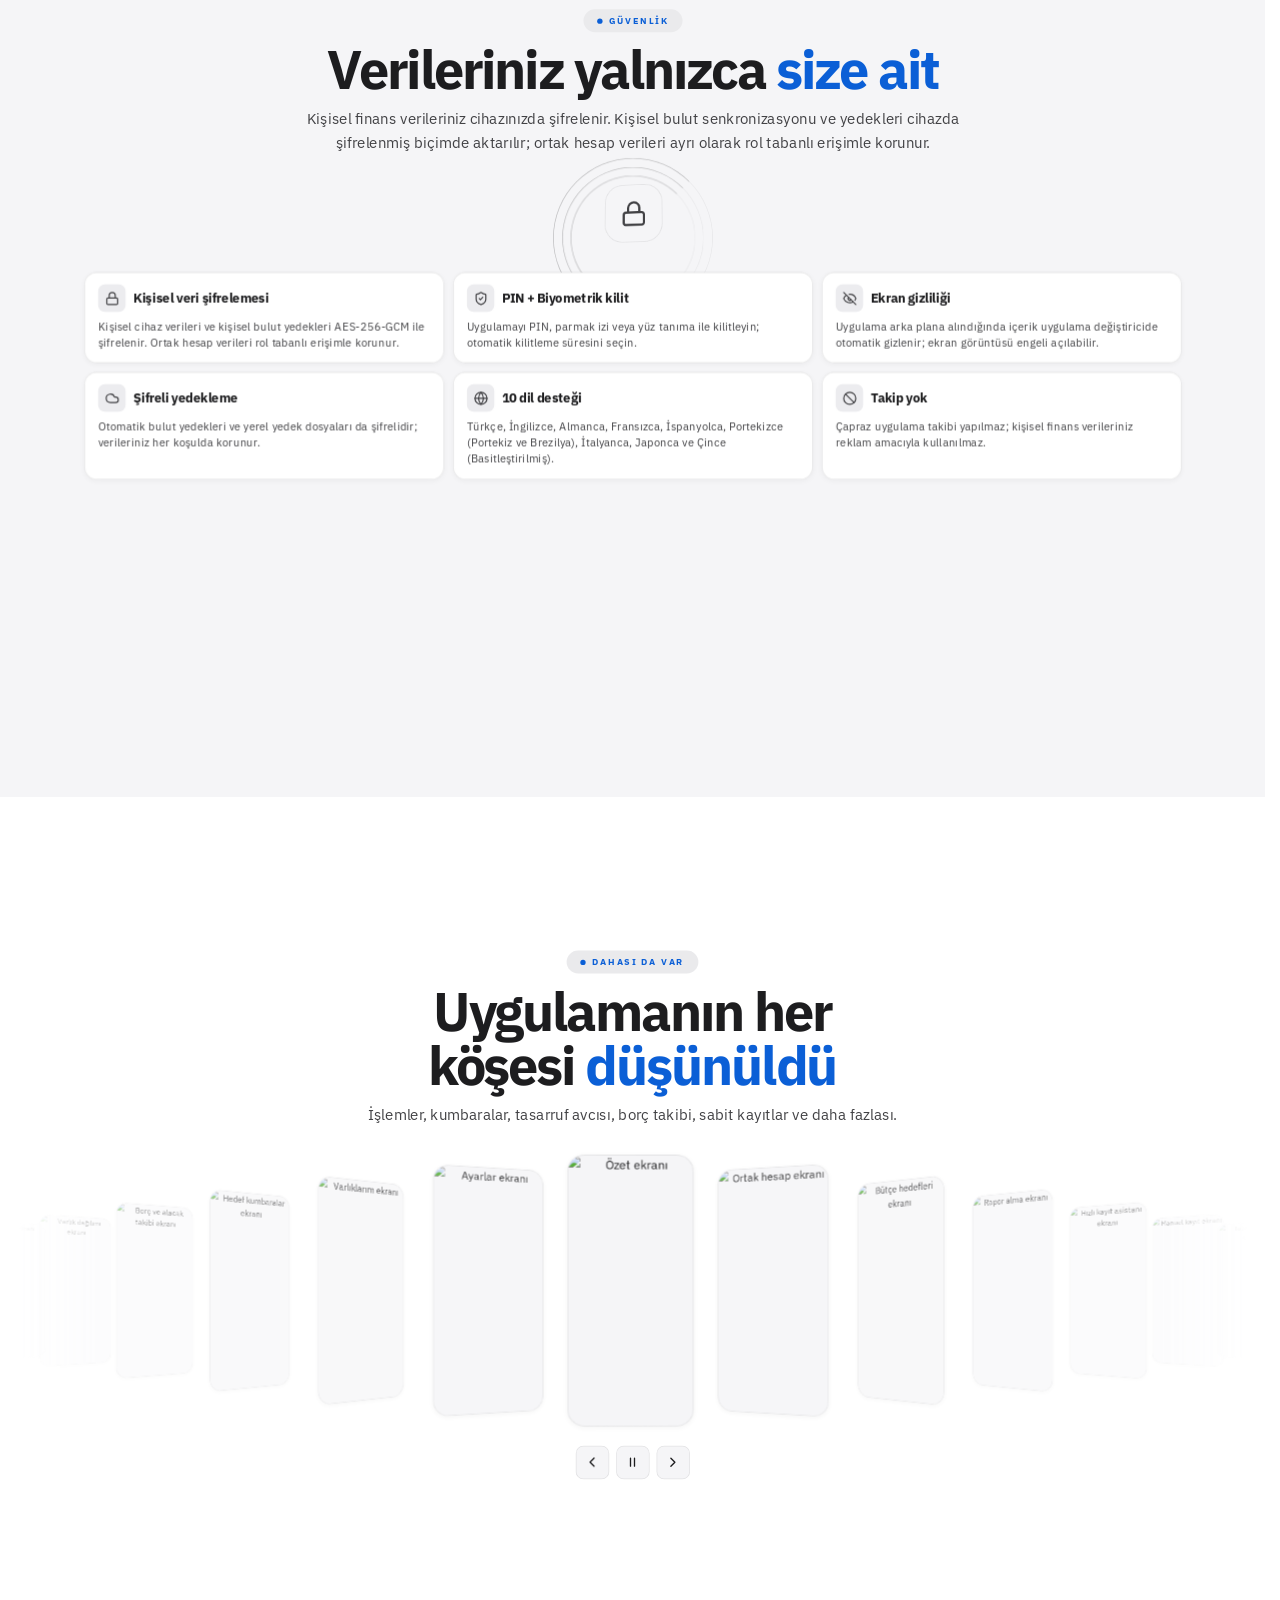
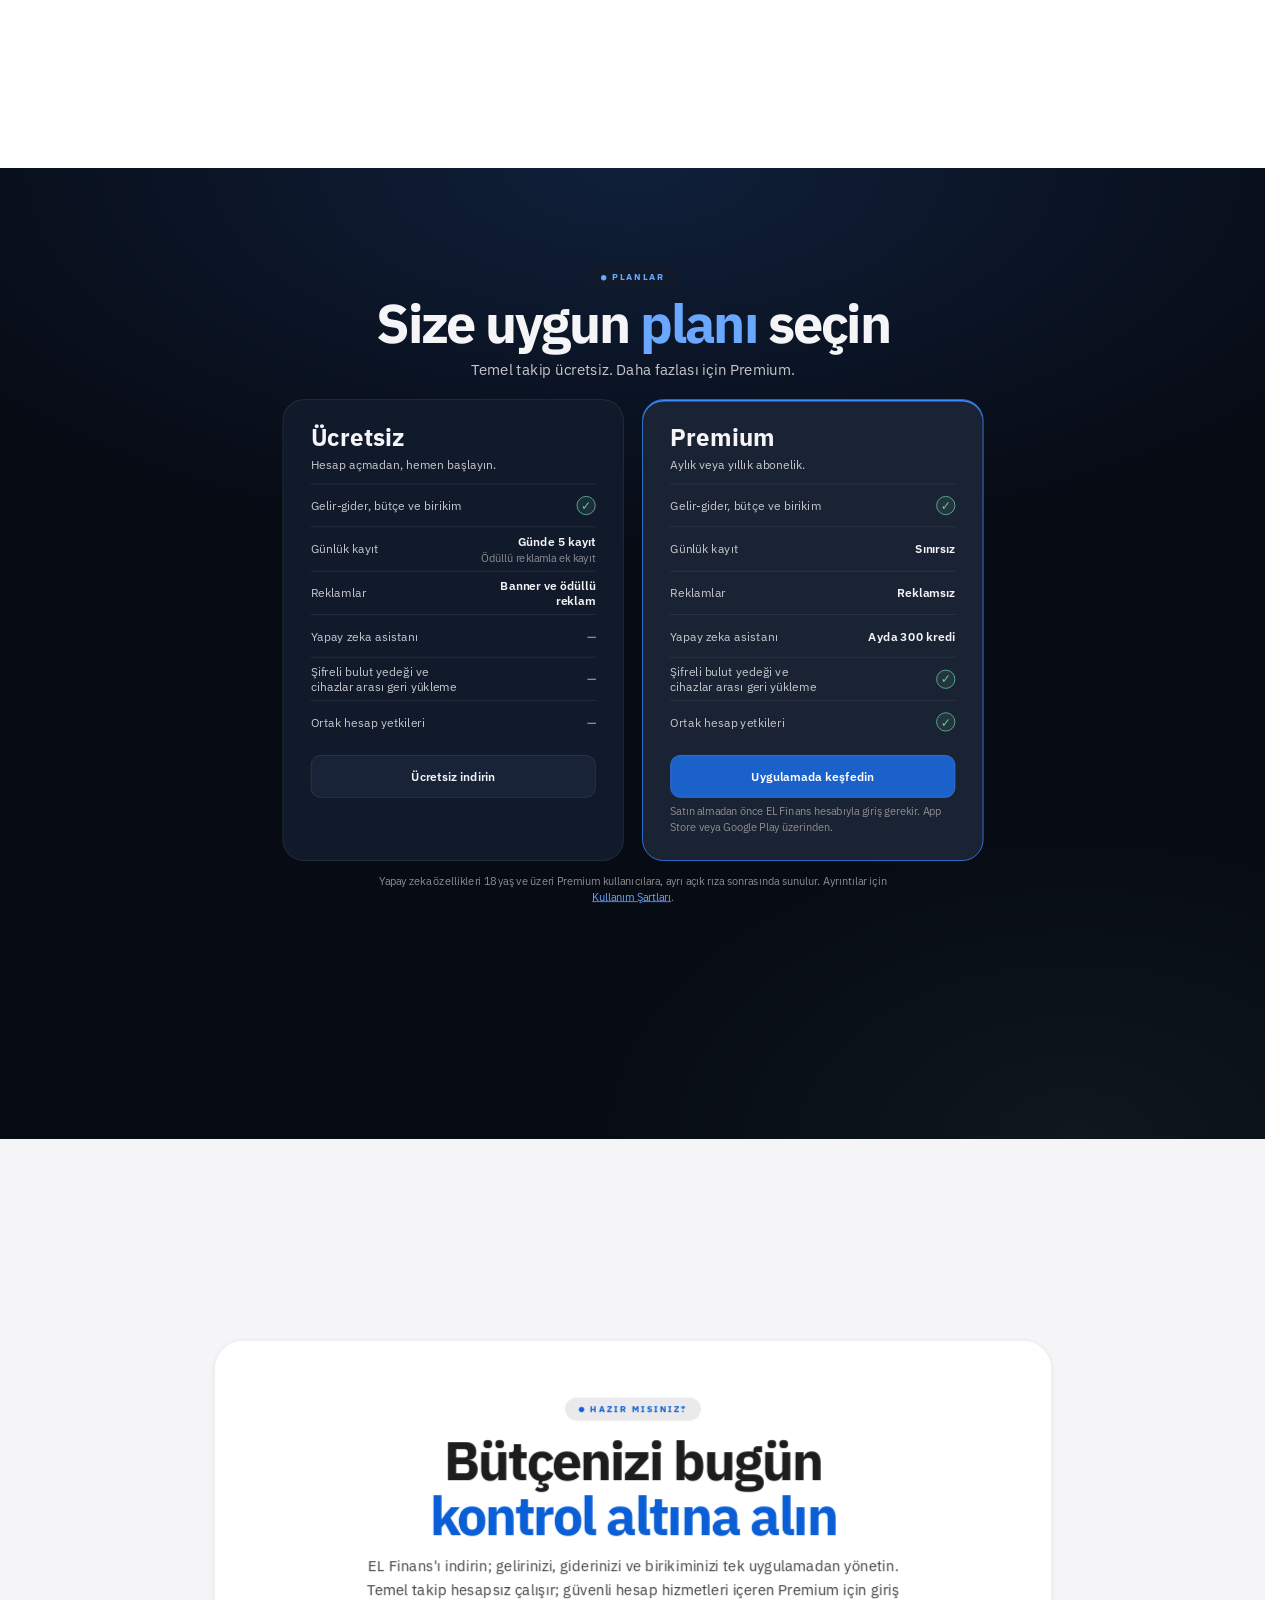
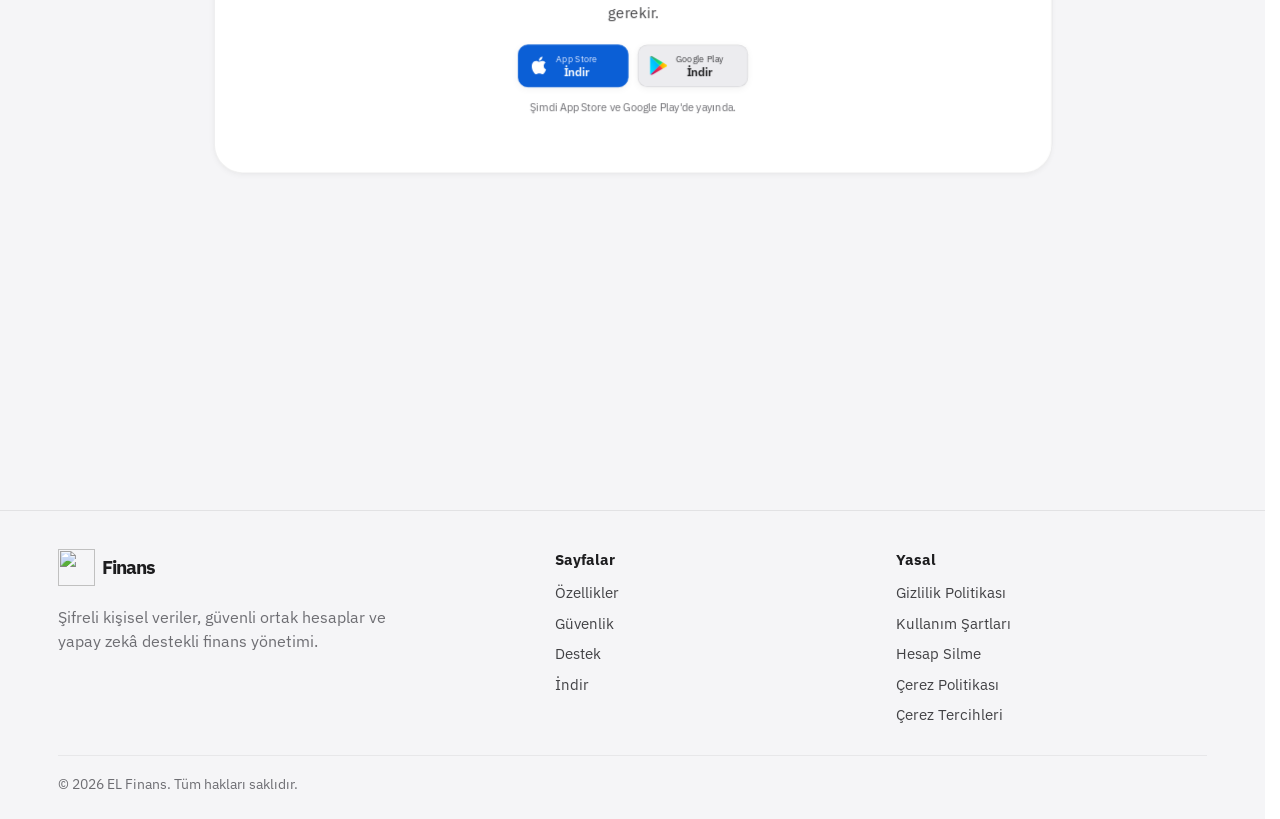
==== commit 09aa7037: "Launch the redesigned premium website Replace the previous site with the new design: - Homepage rebu" ====
--- a/index.html
+++ b/index.html
@@ -1,8 +1,20 @@
 <!doctype html>
-<html lang="tr" data-active-lang="tr">
+<html lang="tr" data-active-lang="tr" data-theme="dark">
 <head>
   <meta charset="utf-8">
   <meta name="viewport" content="width=device-width, initial-scale=1">
+  <meta name="theme-color" content="#fff">
+  <script>
+    (function () {
+      var root = document.documentElement, hash = location.hash.slice(1), theme = 'light';
+      try { hash = decodeURIComponent(hash); } catch (e) {}
+      if (hash && hash !== 'top' && hash !== 'main' && hash !== 'hero-title') root.classList.add('hash-jump');
+      try { theme = localStorage.getItem('el-finans-theme') === 'dark' ? 'dark' : 'light'; } catch (e) {}
+      root.dataset.theme = theme;
+      root.style.colorScheme = theme;
+      document.querySelector('meta[name="theme-color"]').content = theme === 'light' ? '#fff' : '#000';
+    })();
+  </script>
   <title>EL Finans — Gelir Gider Takibi, Bütçe ve Ortak Hesap Uygulaması</title>
   <meta name="description" content="EL Finans: gelir-gider takibi, rol korumalı ortak hesaplar, kredi kartı yönetimi, yapay zekâ destekli kayıt, bütçe limitleri ve şifreli kişisel veriler.">
   <link rel="canonical" href="https://elfinans.com/">
@@ -21,324 +33,597 @@
   <link rel="icon" type="image/png" href="images/favicon-192.png">
   <link rel="apple-touch-icon" href="images/favicon-192.png">
   <link rel="preload" href="fonts/ibm-plex-sans-latin.woff2" as="font" type="font/woff2" crossorigin>
-  <link rel="stylesheet" href="fonts/fonts.css">
-  <link rel="stylesheet" href="style.css?v=20260728-18">
+  <link rel="stylesheet" href="fonts/fonts.css?v=20261125-1">
+  <link rel="stylesheet" href="site.css?v=20261125-28">
+  <link rel="stylesheet" href="premium.css?v=20261125-42">
+  <link rel="stylesheet" href="support-bot.css?v=20261125-2">
 </head>
 <body>
 <a class="skip-link" href="#main" data-en="Skip to content">İçeriğe geç</a>
 
-<nav class="nav">
-  <button type="button" class="nav-burger" aria-label="Menüyü aç" aria-expanded="false">
-    <svg viewBox="0 0 24 24" fill="none" stroke="currentColor" stroke-width="2.2" stroke-linecap="round" aria-hidden="true"><path d="M4 6h16"/><path d="M4 12h16"/><path d="M4 18h16"/></svg>
-  </button>
-  <a class="brand" href="/" aria-label="EL Finans"><span class="brand-mark"><img src="images/logo-nav.png" alt="" width="42" height="42"></span><span class="brand-name">Finans</span></a>
-  <div class="nav-links">
-    <a href="#features" data-en="Features">Özellikler</a>
-    <a href="#security" data-en="Security">Güvenlik</a>
-    <a href="/support" data-en="Support">Destek</a>
-    <a class="nav-cta" href="#download" data-en="Download">İndir</a>
-  </div>
-  <div class="lang-switch" aria-label="Dil / Language">
-    <button type="button" class="lang-toggle" aria-haspopup="listbox" aria-expanded="false">
-      <svg viewBox="0 0 24 24" fill="none" stroke="currentColor" stroke-width="2" stroke-linecap="round" stroke-linejoin="round" aria-hidden="true"><circle cx="12" cy="12" r="10"/><path d="M2 12h20"/><path d="M12 2a15.3 15.3 0 0 1 4 10 15.3 15.3 0 0 1-4 10 15.3 15.3 0 0 1-4-10 15.3 15.3 0 0 1 4-10z"/></svg>
-      <span class="lang-current">TR</span>
-      <svg class="chev" viewBox="0 0 24 24" fill="none" stroke="currentColor" stroke-width="2.5" stroke-linecap="round" stroke-linejoin="round" aria-hidden="true"><path d="m6 9 6 6 6-6"/></svg>
-    </button>
-    <div class="lang-menu">
-      <button type="button" data-set-lang="tr" aria-pressed="true">Türkçe</button>
-      <button type="button" data-set-lang="en" aria-pressed="false">English</button>
-    </div>
-  </div>
-</nav>
-
-<!-- ═══ HERO ═══ -->
-<header class="hero" id="top">
-  <div class="hero-bg" aria-hidden="true">
-    <div class="hero-dots"></div>
-    <span class="orb orb-1"></span>
-    <span class="orb orb-2"></span>
-    <span class="orb orb-3"></span>
-  </div>
-  <div class="hero-inner viewport-layout" id="main" tabindex="-1">
-    <div class="hero-copy">
-      <span class="badge" data-en="Personal Finance App">Kişisel Finans Uygulaması</span>
-      <h1 id="hero-title" data-en='Control your money <span class="accent">at a glance</span>'>Paranızı <span class="accent">tek bakışta</span> kontrol edin</h1>
-      <p class="lede" data-en="See your income, expenses and net position instantly. Explore the monthly breakdown and grow your savings.">Gelir, gider ve net durumunuzu anlık görün. Aylık dağılımı keşfedin, birikimlerinizi büyütün.</p>
-      <p class="hero-slogan" data-en="Your budget in hand. You are in control.">Bütçen elinde, Kontrol sende.</p>
-      <div class="store-buttons">
-        <a class="store-btn" href="https://apps.apple.com/tr/app/el-finans/id6766858834?l=tr" target="_blank" rel="noopener noreferrer" aria-label="App Store'dan indirin">
-          <svg viewBox="0 0 24 24" fill="currentColor" aria-hidden="true"><path d="M12.152 6.896c-.948 0-2.415-1.078-3.96-1.04-2.04.027-3.91 1.183-4.961 3.014-2.117 3.675-.546 9.103 1.519 12.09 1.013 1.454 2.208 3.09 3.792 3.03 1.52-.065 2.09-.987 3.935-.987 1.831 0 2.35.987 3.96.948 1.637-.026 2.676-1.48 3.676-2.948 1.156-1.688 1.636-3.325 1.662-3.415-.039-.013-3.182-1.221-3.22-4.857-.026-3.04 2.48-4.494 2.597-4.559-1.429-2.09-3.623-2.324-4.39-2.376-2-.156-3.675 1.09-4.61 1.09zM15.53 3.83c.843-1.012 1.4-2.427 1.245-3.83-1.207.052-2.662.805-3.532 1.818-.78.896-1.454 2.338-1.273 3.714 1.338.104 2.715-.688 3.559-1.701"/></svg>
-          <span class="t"><small>App Store</small><b data-en="Download">İndir</b></span>
-        </a>
-        <a class="store-btn" href="https://play.google.com/store/apps/details?id=com.elfinans.app" target="_blank" rel="noopener noreferrer" aria-label="Google Play'den indirin">
-          <svg viewBox="0 0 23.5 26" aria-hidden="true">
-            <defs>
-              <linearGradient id="gp1a" x1=".91" y1=".05" x2=".16" y2=".92"><stop offset="0" stop-color="#00A0FF"/><stop offset="1" stop-color="#00E3FF"/></linearGradient>
-              <linearGradient id="gp1b" x1="1" y1=".5" x2="0" y2=".5"><stop offset="0" stop-color="#FFE000"/><stop offset="1" stop-color="#FF9C00"/></linearGradient>
-              <linearGradient id="gp1c" x1=".86" y1=".12" x2=".14" y2=".88"><stop offset="0" stop-color="#FF3A44"/><stop offset="1" stop-color="#C31162"/></linearGradient>
-              <linearGradient id="gp1d" x1=".14" y1=".1" x2=".86" y2=".86"><stop offset="0" stop-color="#32A071"/><stop offset="1" stop-color="#00F076"/></linearGradient>
-            </defs>
-            <path fill="url(#gp1a)" d="M.7.5C.4.8.3 1.3.3 1.9v22.1c0 .6.2 1.1.5 1.4l.1.1 12.4-12.4v-.3L.7.5z"/>
-            <path fill="url(#gp1b)" d="M17.4 17.3l-4.1-4.1v-.3l4.1-4.1.1.1 4.9 2.8c1.4.8 1.4 2.1 0 2.9l-4.9 2.8-.1-.1z"/>
-            <path fill="url(#gp1c)" d="M17.5 17.2L13.3 13 .7 25.6c.5.5 1.2.5 2.1.1l14.7-8.5z"/>
-            <path fill="url(#gp1d)" d="M17.5 8.8L2.8.4C1.9-.1 1.2 0 .7.5L13.3 13l4.2-4.2z"/>
-          </svg>
-          <span class="t"><small>Google Play</small><b data-en="Download">İndir</b></span>
-        </a>
-      </div>
-      <ul class="trust-chips">
-        <li><svg viewBox="0 0 24 24" fill="none" stroke="currentColor" stroke-width="2" stroke-linecap="round" stroke-linejoin="round" aria-hidden="true"><rect width="18" height="11" x="3" y="11" rx="2" ry="2"/><path d="M7 11V7a5 5 0 0 1 10 0v4"/></svg><span data-en="Personal data encrypted">Kişisel veriler şifreli</span></li>
-        <li><svg viewBox="0 0 24 24" fill="none" stroke="currentColor" stroke-width="2" stroke-linecap="round" stroke-linejoin="round" aria-hidden="true"><path d="M9.937 15.5A2 2 0 0 0 8.5 14.063l-6.135-1.582a.5.5 0 0 1 0-.962L8.5 9.936A2 2 0 0 0 9.937 8.5l1.582-6.135a.5.5 0 0 1 .963 0L14.063 8.5A2 2 0 0 0 15.5 9.937l6.135 1.581a.5.5 0 0 1 0 .964L15.5 14.063a2 2 0 0 0-1.437 1.437l-1.582 6.135a.5.5 0 0 1-.963 0z"/></svg><span data-en="AI-powered">Yapay zeka destekli</span></li>
-        <li><svg viewBox="0 0 24 24" fill="none" stroke="currentColor" stroke-width="2" stroke-linecap="round" stroke-linejoin="round" aria-hidden="true"><circle cx="12" cy="12" r="10"/><path d="M2 12h20"/><path d="M12 2a15.3 15.3 0 0 1 4 10 15.3 15.3 0 0 1-4 10 15.3 15.3 0 0 1-4-10 15.3 15.3 0 0 1 4-10z"/></svg><span data-en="10 languages">10 dil desteği</span></li>
-      </ul>
-    </div>
-    <div class="hero-visual">
-      <div class="phone">
-        <div class="screen">
-          <span class="island" aria-hidden="true"></span>
-          <img src="images/screens/feature-sections/özet.webp" alt="EL Finans özet ekranı — gelir, gider, net durum ve finansal dağılım grafiği" width="1206" height="2622" fetchpriority="high">
-        </div>
-      </div>
-      <div class="float-chip chip-income" aria-hidden="true">
-        <span class="fc-ic"><svg viewBox="0 0 24 24" fill="none" stroke="currentColor" stroke-width="2.2" stroke-linecap="round" stroke-linejoin="round"><path d="M12 19V5"/><path d="m5 12 7-7 7 7"/></svg></span>
-        <span><small data-en="Income">Gelir</small><b>₺82.000</b></span>
-      </div>
-      <div class="float-chip chip-expense" aria-hidden="true">
-        <span class="fc-ic"><svg viewBox="0 0 24 24" fill="none" stroke="currentColor" stroke-width="2.2" stroke-linecap="round" stroke-linejoin="round"><path d="M12 5v14"/><path d="m19 12-7 7-7-7"/></svg></span>
-        <span><small data-en="Expenses">Gider</small><b>₺57.500</b></span>
-      </div>
-      <div class="float-chip chip-net" aria-hidden="true">
-        <span class="fc-ic"><svg viewBox="0 0 24 24" fill="none" stroke="currentColor" stroke-width="2.2" stroke-linecap="round" stroke-linejoin="round"><path d="M3 3v16a2 2 0 0 0 2 2h16"/><path d="m7 14 4-4 4 4 5-6"/></svg></span>
-        <span><small data-en="Net Position">Net Durum</small><b>₺24.500</b></span>
-      </div>
+<header class="nav">
+  <div class="scroll-progress" aria-hidden="true"></div>
+  <div class="nav-inner">
+    <a class="brand" href="/" aria-label="EL Finans"><span class="brand-mark"><img src="images/logo-nav.png" alt="" width="42" height="42"></span><span class="brand-name">Finans</span></a>
+    <nav class="main-nav" aria-label="Ana menü" data-label-en="Main navigation">
+      <a href="#features" data-en="Features">Özellikler</a>
+      <a href="#ai" data-en="AI Assistant">Yapay Zeka</a>
+      <a href="#security" data-en="Security">Güvenlik</a>
+      <a href="/support" data-en="Support">Destek</a>
+      <a class="nav-cta" href="#download" data-en="Download">İndir</a>
+    </nav>
+    <div class="nav-actions">
+      <button type="button" class="icon-button theme-toggle" aria-label="Açık temaya geç" data-label-tr="Açık temaya geç" data-label-en="Switch to light theme" data-dark-label-tr="Koyu temaya geç" data-dark-label-en="Switch to dark theme">
+        <svg class="theme-sun" viewBox="0 0 24 24" fill="none" stroke="currentColor" stroke-width="1.8" stroke-linecap="round" aria-hidden="true"><circle cx="12" cy="12" r="4"/><path d="M12 2v2m0 16v2M2 12h2m16 0h2M4.93 4.93l1.42 1.42m11.3 11.3 1.42 1.42M4.93 19.07l1.42-1.42m11.3-11.3 1.42-1.42"/></svg>
+        <svg class="theme-moon" viewBox="0 0 24 24" fill="none" stroke="currentColor" stroke-width="1.8" stroke-linejoin="round" aria-hidden="true"><path d="M20.9 13.4A9 9 0 0 1 10.6 3.1a9 9 0 1 0 10.3 10.3Z"/></svg>
+      </button>
+      <div class="lang-switch">
+        <button type="button" class="lang-toggle" aria-haspopup="menu" aria-expanded="false" aria-controls="lang-menu">
+          <svg class="lang-globe" viewBox="0 0 24 24" fill="none" stroke="currentColor" stroke-width="1.8" stroke-linecap="round" aria-hidden="true"><circle cx="12" cy="12" r="9"/><path d="M3 12h18m-9-9a15 15 0 0 1 0 18 15 15 0 0 1 0-18Z"/></svg>
+          <span class="lang-label" data-en="Language">Dil</span> <span class="lang-current">TR</span>
+          <svg class="lang-arrow" viewBox="0 0 16 16" fill="none" stroke="currentColor" stroke-width="1.8" stroke-linecap="round" stroke-linejoin="round" aria-hidden="true"><path d="m4 6 4 4 4-4"/></svg>
+        </button>
+        <div class="lang-menu" id="lang-menu" role="menu" aria-label="Dil" data-label-en="Language" hidden>
+          <button type="button" role="menuitemradio" data-set-lang="tr" lang="tr" aria-checked="true" tabindex="-1">Türkçe</button>
+          <button type="button" role="menuitemradio" data-set-lang="en" lang="en" aria-checked="false" tabindex="-1">English</button>
+        </div>
+      </div>
+      <button type="button" class="nav-burger" aria-label="Menüyü aç" data-label-en="Open menu" aria-controls="nav-drawer" aria-haspopup="dialog" aria-expanded="false">
+        <svg viewBox="0 0 24 24" fill="none" stroke="currentColor" stroke-width="2.2" stroke-linecap="round" aria-hidden="true"><path d="M4 6h16"/><path d="M4 12h16"/><path d="M4 18h16"/></svg>
+      </button>
     </div>
   </div>
 </header>
 
-<!-- ═══ İSTATİSTİKLER ═══ -->
-<section class="stats stagger">
-  <div class="stat"><b><span data-count="7">0</span></b><span data-en="Language Support">Dil Desteği</span></div>
-  <div class="stat"><b>AES-<span data-count="256">0</span></b><span data-en="Bit Encryption">Bit Şifreleme</span></div>
-  <div class="stat"><b><span data-count="15">0</span><span class="unit">+</span></b><span data-en="Feature Screens">Özellik Ekranı</span></div>
-  <div class="stat"><b><span data-count="4">0</span></b><span data-en="AI Features">AI Özellikler</span></div>
-</section>
-
-<!-- ═══ ÖZELLİKLER: YAPIŞKAN VİTRİN ═══ -->
-<section class="showcase" id="features">
-  <div class="showcase-stage">
-  <div class="showcase-layout viewport-layout">
-  <div class="section-head">
-    <span class="badge reveal" data-en="Features">Özellikler</span>
-    <h2 class="reveal" data-en='Everything in <span class="accent">one app</span>'>Her şey <span class="accent">tek uygulamada</span></h2>
-    <p class="lede reveal" data-en="Scroll through the features; the screen keeps up with you.">Özellikler arasında gezinin; ekran size ayak uydursun.</p>
+<dialog class="nav-drawer" id="nav-drawer" aria-label="Ana menü" data-label-en="Main navigation">
+  <div class="drawer-panel">
+    <div class="drawer-head">
+      <a class="brand" href="/" aria-label="EL Finans"><span class="brand-mark"><img src="images/logo-nav.png" alt="" width="42" height="42"></span><span class="brand-name">Finans</span></a>
+      <button class="icon-button drawer-close" type="button" aria-label="Menüyü kapat" data-label-en="Close menu">
+        <svg viewBox="0 0 24 24" fill="none" stroke="currentColor" stroke-width="2.4" stroke-linecap="round" stroke-linejoin="round" aria-hidden="true"><path d="M18 6 6 18"/><path d="m6 6 12 12"/></svg>
+      </button>
+    </div>
+    <nav aria-label="Ana menü" data-label-en="Main navigation">
+      <a href="#features" data-en="Features">Özellikler</a>
+      <a href="#ai" data-en="AI Assistant">Yapay Zeka</a>
+      <a href="#security" data-en="Security">Güvenlik</a>
+      <a href="/support" data-en="Support">Destek</a>
+      <a class="nav-cta" href="#download" data-en="Download">İndir</a>
+    </nav>
   </div>
-  <div class="showcase-wrap">
-    <div class="steps">
-      <div class="step active" data-shot="0">
-        <span class="step-ic"><svg viewBox="0 0 24 24" fill="none" stroke="currentColor" stroke-width="2" stroke-linecap="round" stroke-linejoin="round" aria-hidden="true"><path d="M16 21v-2a4 4 0 0 0-4-4H6a4 4 0 0 0-4 4v2"/><circle cx="9" cy="7" r="4"/><path d="M22 21v-2a4 4 0 0 0-3-3.87"/><path d="M16 3.13a4 4 0 0 1 0 7.75"/></svg></span>
-        <div>
-          <h3 data-en="Shared Account &amp; Cards">Ortak Hesap &amp; Kartlar</h3>
-          <p data-en="See instantly who spent what in the shared account. Track your credit cards with limits, statements and due dates.">Ortak hesapta kim ne harcadı anında görün. Kredi kartlarınızı limit, ekstre ve son ödeme tarihiyle takip edin.</p>
-          <div class="phone step-phone"><div class="screen"><span class="island" aria-hidden="true"></span><img src="images/screens/feature-sections/ortak-hesap.webp" alt="Ortak hesap dağılımı ve kredi kartı takibi ekranı" width="1206" height="2622" loading="lazy" decoding="async"></div></div>
-        </div>
-      </div>
-      <div class="step" data-shot="1">
-        <span class="step-ic"><svg viewBox="0 0 24 24" fill="none" stroke="currentColor" stroke-width="2" stroke-linecap="round" stroke-linejoin="round" aria-hidden="true"><path d="m12 14 4-4"/><path d="M3.34 19a10 10 0 1 1 17.32 0"/></svg></span>
-        <div>
-          <h3 data-en="Budget Limits">Bütçe Limitleri</h3>
-          <p data-en="Plan your cash flow. Set category-based targets and get automatic alerts as you approach a limit.">Nakit akışınızı planlayın. Kategori bazlı hedefler koyun, limite yaklaşınca otomatik uyarı alın.</p>
-          <div class="phone step-phone"><div class="screen"><span class="island" aria-hidden="true"></span><img src="images/screens/feature-sections/butce-hedefleri.webp" alt="Nakit akışı ve aylık bütçe hedefleri ekranı" width="1206" height="2622" loading="lazy" decoding="async"></div></div>
-        </div>
-      </div>
-      <div class="step" data-shot="2">
-        <span class="step-ic"><svg viewBox="0 0 24 24" fill="none" stroke="currentColor" stroke-width="2" stroke-linecap="round" stroke-linejoin="round" aria-hidden="true"><path d="M8 2v4"/><path d="M16 2v4"/><rect width="18" height="18" x="3" y="4" rx="2"/><path d="M3 10h18"/></svg></span>
-        <div>
-          <h3 data-en="Calendar View">Takvim Görünümü</h3>
-          <p data-en="Income and expense dots on a monthly calendar. Every detail of the selected day, one tap away.">Aylık takvimde gelir/gider noktaları. Seçtiğiniz günün tüm detayları tek dokunuşla önünüzde.</p>
-          <div class="phone step-phone"><div class="screen"><span class="island" aria-hidden="true"></span><img src="images/screens/feature-sections/takvim.webp" alt="Takvim görünümü — günlük gelir ve gider detayları" width="1206" height="2622" loading="lazy" decoding="async"></div></div>
-        </div>
-      </div>
-      <div class="step" data-shot="3">
-        <span class="step-ic"><svg viewBox="0 0 24 24" fill="none" stroke="currentColor" stroke-width="2" stroke-linecap="round" stroke-linejoin="round" aria-hidden="true"><path d="M21.21 15.89A10 10 0 1 1 8 2.83"/><path d="M22 12A10 10 0 0 0 12 2v10z"/></svg></span>
-        <div>
-          <h3 data-en="Asset Allocation">Varlık Dağılımı</h3>
-          <p data-en="Gold, foreign currency, time deposits and goal piggy banks in a single view. Live TRY value with real market rates.">Altın, döviz, vadeli mevduat ve hedef kumbaralar tek görselde. Gerçek piyasa kurlarıyla anlık TRY karşılığı.</p>
-          <div class="phone step-phone"><div class="screen"><span class="island" aria-hidden="true"></span><img src="images/screens/feature-sections/varlik-dagilimi.webp" alt="Varlık dağılımı — altın, döviz ve birikimlerin grafiği" width="1206" height="2622" loading="lazy" decoding="async"></div></div>
-        </div>
-      </div>
-      <div class="step" data-shot="4">
-        <span class="step-ic"><svg viewBox="0 0 24 24" fill="none" stroke="currentColor" stroke-width="2" stroke-linecap="round" stroke-linejoin="round" aria-hidden="true"><path d="M15 2H6a2 2 0 0 0-2 2v16a2 2 0 0 0 2 2h12a2 2 0 0 0 2-2V7Z"/><path d="M14 2v4a2 2 0 0 0 2 2h4"/><path d="M8 13h2"/><path d="M8 17h2"/><path d="M14 13h2"/><path d="M14 17h2"/></svg></span>
-        <div>
-          <h3 data-en="Reports &amp; Export">Rapor &amp; Dışa Aktarım</h3>
-          <p data-en="Get analysis from the AI financial advisor; download your monthly or periodic Excel and PDF reports in one click.">Yapay zeka finansal danışmandan analiz alın; aylık veya dönemsel Excel ve PDF raporlarınızı tek tıkla indirin.</p>
-          <div class="phone step-phone"><div class="screen"><span class="island" aria-hidden="true"></span><img src="images/screens/feature-sections/rapor-al.webp" alt="Finansal danışman ve Excel/PDF rapor alma ekranı" width="1206" height="2622" loading="lazy" decoding="async"></div></div>
-        </div>
-      </div>
-    </div>
-    <div class="showcase-sticky">
-      <div class="phone">
-        <div class="screen">
-          <span class="island" aria-hidden="true"></span>
-          <img class="active" src="images/screens/feature-sections/ortak-hesap.webp" alt="Ortak hesap dağılımı ve kredi kartı takibi ekranı" width="1206" height="2622" loading="lazy" decoding="async">
-          <img src="images/screens/feature-sections/butce-hedefleri.webp" alt="Nakit akışı ve aylık bütçe hedefleri ekranı" width="1206" height="2622" loading="lazy" decoding="async">
-          <img src="images/screens/feature-sections/takvim.webp" alt="Takvim görünümü — günlük gelir ve gider detayları" width="1206" height="2622" loading="lazy" decoding="async">
-          <img src="images/screens/feature-sections/varlik-dagilimi.webp" alt="Varlık dağılımı — altın, döviz ve birikimlerin grafiği" width="1206" height="2622" loading="lazy" decoding="async">
-          <img src="images/screens/feature-sections/rapor-al.webp" alt="Finansal danışman ve Excel/PDF rapor alma ekranı" width="1206" height="2622" loading="lazy" decoding="async">
-        </div>
-      </div>
-    </div>
-  </div>
-  </div>
-  </div>
-</section>
-
-<!-- ═══ YAPAY ZEKA DEMOSU ═══ -->
-<section class="ai-section immersive-section" id="yapay-zeka">
-  <div class="immersive-stage">
-  <div class="ai-panel viewport-layout">
-    <div>
-      <span class="badge" data-en="AI Assistant">Yapay Zeka Asistan</span>
-      <h2 data-en='Just describe it — <span class="accent" style="background:linear-gradient(120deg,#60a5fa,#93c5fd);-webkit-background-clip:text;background-clip:text">we handle the rest</span>'>Sadece yazın — <span class="accent" style="background:linear-gradient(120deg,#60a5fa,#93c5fd);-webkit-background-clip:text;background-clip:text">gerisi bizde</span></h2>
-      <p class="lede" data-en="Describe it in natural language; AI fills in the amount, category and date automatically. You can also snap a receipt photo — the assistant prepares the form for you.">Doğal dilde anlatın; yapay zeka tutar, kategori ve tarihi otomatik doldursun. Fiş fotoğrafı da çekebilirsiniz — asistan formu sizin için hazırlar.</p>
-      <div class="ai-demo" aria-hidden="true">
-        <div class="ai-input">
-          <svg viewBox="0 0 24 24" fill="none" stroke="currentColor" stroke-width="2" stroke-linecap="round" stroke-linejoin="round"><path d="M9.937 15.5A2 2 0 0 0 8.5 14.063l-6.135-1.582a.5.5 0 0 1 0-.962L8.5 9.936A2 2 0 0 0 9.937 8.5l1.582-6.135a.5.5 0 0 1 .963 0L14.063 8.5A2 2 0 0 0 15.5 9.937l6.135 1.581a.5.5 0 0 1 0 .964L15.5 14.063a2 2 0 0 0-1.437 1.437l-1.582 6.135a.5.5 0 0 1-.963 0z"/></svg>
-          <span class="ai-typed" id="ai-typed"></span>
-          <span class="ai-caret"></span>
-        </div>
-        <div class="ai-result" id="ai-result">
-          <span class="ai-tag"><small data-en="Amount">Tutar</small><span class="v"></span></span>
-          <span class="ai-tag"><small data-en="Category">Kategori</small><span class="v"></span></span>
-          <span class="ai-tag"><small data-en="Date">Tarih</small><span class="v"></span></span>
-        </div>
-      </div>
-      <p class="ai-note" data-en="Sample output — that's really all it takes in the app.">Örnek çıktı — uygulamada gerçekten bu kadar kolay.</p>
-    </div>
-    <div class="ai-visual">
-      <div class="phone">
-        <div class="screen">
-          <span class="island" aria-hidden="true"></span>
-          <img src="images/screens/feature-sections/hizli-kayit-asistani.webp" alt="Yapay zeka destekli hızlı kayıt asistanı ekranı" width="1206" height="2622" loading="lazy" decoding="async">
-        </div>
-      </div>
-    </div>
-  </div>
-  </div>
-</section>
-
-<!-- ═══ UYGULAMADAN KARELER ═══ -->
-<section class="gallery immersive-section">
-  <div class="immersive-stage">
-  <div class="gallery-layout viewport-layout">
-  <div class="section-head">
-    <span class="badge reveal" data-en="More Inside">Dahası da Var</span>
-    <h2 class="reveal" data-en='Every corner of the app, <span class="accent">thought through</span>'>Uygulamanın her köşesi <span class="accent">düşünüldü</span></h2>
-    <p class="lede reveal" data-en="Transactions, piggy banks, savings hunter, debt tracking, recurring records and more.">İşlemler, kumbaralar, tasarruf avcısı, borç takibi, sabit kayıtlar ve daha fazlası.</p>
-  </div>
-  <div class="marquee">
-    <div class="marquee-track">
-      <button class="shot" type="button" data-full="images/screens/gallery/01-ozet.webp" aria-label="Özet ekranını büyüt"><img src="images/screens/gallery-previews/01-ozet.webp" alt="Özet ekranı" width="720" height="1558" loading="eager" decoding="async"></button>
-      <button class="shot" type="button" data-full="images/screens/gallery/02-ortak-hesap.webp" aria-label="Ortak hesap ekranını büyüt"><img src="images/screens/gallery-previews/02-ortak-hesap.webp" alt="Ortak hesap ekranı" width="720" height="1558" loading="eager" decoding="async"></button>
-      <button class="shot" type="button" data-full="images/screens/gallery/03-butce-hedefleri.webp" aria-label="Bütçe hedefleri ekranını büyüt"><img src="images/screens/gallery-previews/03-butce-hedefleri.webp" alt="Bütçe hedefleri ekranı" width="720" height="1558" loading="eager" decoding="async"></button>
-      <button class="shot" type="button" data-full="images/screens/gallery/04-rapor-al.webp" aria-label="Rapor alma ekranını büyüt"><img src="images/screens/gallery-previews/04-rapor-al.webp" alt="Rapor alma ekranı" width="720" height="1558" loading="eager" decoding="async"></button>
-      <button class="shot" type="button" data-full="images/screens/gallery/05-hizli-kayit-asistani.webp" aria-label="Hızlı kayıt asistanı ekranını büyüt"><img src="images/screens/gallery-previews/05-hizli-kayit-asistani.webp" alt="Hızlı kayıt asistanı ekranı" width="720" height="1558" loading="eager" decoding="async"></button>
-      <button class="shot" type="button" data-full="images/screens/gallery/06-manuel-kayit.webp" aria-label="Manuel kayıt ekranını büyüt"><img src="images/screens/gallery-previews/06-manuel-kayit.webp" alt="Manuel kayıt ekranı" width="720" height="1558" loading="eager" decoding="async"></button>
-      <button class="shot" type="button" data-full="images/screens/gallery/07-tasarruf-avcisi.webp" aria-label="Tasarruf avcısı ekranını büyüt"><img src="images/screens/gallery-previews/07-tasarruf-avcisi.webp" alt="Tasarruf avcısı ekranı" width="720" height="1558" loading="eager" decoding="async"></button>
-      <button class="shot" type="button" data-full="images/screens/gallery/08-islemler.webp" aria-label="İşlem listesi ekranını büyüt"><img src="images/screens/gallery-previews/08-islemler.webp" alt="İşlem listesi ekranı" width="720" height="1558" loading="eager" decoding="async"></button>
-      <button class="shot" type="button" data-full="images/screens/gallery/09-sabit-kayitlar.webp" aria-label="Sabit kayıtlar ekranını büyüt"><img src="images/screens/gallery-previews/09-sabit-kayitlar.webp" alt="Sabit kayıtlar ekranı" width="720" height="1558" loading="eager" decoding="async"></button>
-      <button class="shot" type="button" data-full="images/screens/gallery/10-takvim.webp" aria-label="Takvim ekranını büyüt"><img src="images/screens/gallery-previews/10-takvim.webp" alt="Takvim ekranı" width="720" height="1558" loading="eager" decoding="async"></button>
-      <button class="shot" type="button" data-full="images/screens/gallery/11-varlik-dagilimi.webp" aria-label="Varlık dağılımı ekranını büyüt"><img src="images/screens/gallery-previews/11-varlik-dagilimi.webp" alt="Varlık dağılımı ekranı" width="720" height="1558" loading="eager" decoding="async"></button>
-      <button class="shot" type="button" data-full="images/screens/gallery/12-borc-alacak.webp" aria-label="Borç ve alacak takibi ekranını büyüt"><img src="images/screens/gallery-previews/12-borc-alacak.webp" alt="Borç ve alacak takibi ekranı" width="720" height="1558" loading="eager" decoding="async"></button>
-      <button class="shot" type="button" data-full="images/screens/gallery/13-kumbaralar.webp" aria-label="Hedef kumbaralar ekranını büyüt"><img src="images/screens/gallery-previews/13-kumbaralar.webp" alt="Hedef kumbaralar ekranı" width="720" height="1558" loading="eager" decoding="async"></button>
-      <button class="shot" type="button" data-full="images/screens/gallery/14-varliklarim.webp" aria-label="Varlıklarım ekranını büyüt"><img src="images/screens/gallery-previews/14-varliklarim.webp" alt="Varlıklarım ekranı" width="720" height="1558" loading="eager" decoding="async"></button>
-      <button class="shot" type="button" data-full="images/screens/gallery/15-ayarlar.webp" aria-label="Ayarlar ekranını büyüt"><img src="images/screens/gallery-previews/15-ayarlar.webp" alt="Ayarlar ekranı" width="720" height="1558" loading="eager" decoding="async"></button>
-    </div>
-    <div class="marquee-track" aria-hidden="true">
-      <button class="shot" type="button" data-full="images/screens/gallery/01-ozet.webp" tabindex="-1"><img src="images/screens/gallery-previews/01-ozet.webp" alt="" width="720" height="1558" loading="eager" decoding="async"></button>
-      <button class="shot" type="button" data-full="images/screens/gallery/02-ortak-hesap.webp" tabindex="-1"><img src="images/screens/gallery-previews/02-ortak-hesap.webp" alt="" width="720" height="1558" loading="eager" decoding="async"></button>
-      <button class="shot" type="button" data-full="images/screens/gallery/03-butce-hedefleri.webp" tabindex="-1"><img src="images/screens/gallery-previews/03-butce-hedefleri.webp" alt="" width="720" height="1558" loading="eager" decoding="async"></button>
-      <button class="shot" type="button" data-full="images/screens/gallery/04-rapor-al.webp" tabindex="-1"><img src="images/screens/gallery-previews/04-rapor-al.webp" alt="" width="720" height="1558" loading="eager" decoding="async"></button>
-      <button class="shot" type="button" data-full="images/screens/gallery/05-hizli-kayit-asistani.webp" tabindex="-1"><img src="images/screens/gallery-previews/05-hizli-kayit-asistani.webp" alt="" width="720" height="1558" loading="eager" decoding="async"></button>
-      <button class="shot" type="button" data-full="images/screens/gallery/06-manuel-kayit.webp" tabindex="-1"><img src="images/screens/gallery-previews/06-manuel-kayit.webp" alt="" width="720" height="1558" loading="eager" decoding="async"></button>
-      <button class="shot" type="button" data-full="images/screens/gallery/07-tasarruf-avcisi.webp" tabindex="-1"><img src="images/screens/gallery-previews/07-tasarruf-avcisi.webp" alt="" width="720" height="1558" loading="eager" decoding="async"></button>
-      <button class="shot" type="button" data-full="images/screens/gallery/08-islemler.webp" tabindex="-1"><img src="images/screens/gallery-previews/08-islemler.webp" alt="" width="720" height="1558" loading="eager" decoding="async"></button>
-      <button class="shot" type="button" data-full="images/screens/gallery/09-sabit-kayitlar.webp" tabindex="-1"><img src="images/screens/gallery-previews/09-sabit-kayitlar.webp" alt="" width="720" height="1558" loading="eager" decoding="async"></button>
-      <button class="shot" type="button" data-full="images/screens/gallery/10-takvim.webp" tabindex="-1"><img src="images/screens/gallery-previews/10-takvim.webp" alt="" width="720" height="1558" loading="eager" decoding="async"></button>
-      <button class="shot" type="button" data-full="images/screens/gallery/11-varlik-dagilimi.webp" tabindex="-1"><img src="images/screens/gallery-previews/11-varlik-dagilimi.webp" alt="" width="720" height="1558" loading="eager" decoding="async"></button>
-      <button class="shot" type="button" data-full="images/screens/gallery/12-borc-alacak.webp" tabindex="-1"><img src="images/screens/gallery-previews/12-borc-alacak.webp" alt="" width="720" height="1558" loading="eager" decoding="async"></button>
-      <button class="shot" type="button" data-full="images/screens/gallery/13-kumbaralar.webp" tabindex="-1"><img src="images/screens/gallery-previews/13-kumbaralar.webp" alt="" width="720" height="1558" loading="eager" decoding="async"></button>
-      <button class="shot" type="button" data-full="images/screens/gallery/14-varliklarim.webp" tabindex="-1"><img src="images/screens/gallery-previews/14-varliklarim.webp" alt="" width="720" height="1558" loading="eager" decoding="async"></button>
-      <button class="shot" type="button" data-full="images/screens/gallery/15-ayarlar.webp" tabindex="-1"><img src="images/screens/gallery-previews/15-ayarlar.webp" alt="" width="720" height="1558" loading="eager" decoding="async"></button>
-    </div>
-  </div>
-  </div>
-  </div>
-</section>
-
-<div class="shot-modal" id="shot-modal" aria-hidden="true" role="dialog" aria-modal="true" aria-label="Ekran görüntüsü önizleme">
-  <button class="shot-modal-close" type="button" aria-label="Önizlemeyi kapat">
+</dialog>
+
+<main id="main" tabindex="-1">
+  <!-- ═══ HERO ═══ -->
+  <section class="hero" id="top" data-tone="base" aria-labelledby="hero-title">
+    <div class="hero-bg" aria-hidden="true">
+      <canvas class="aurora"></canvas>
+    </div>
+    <div class="viewport-stage">
+      <div class="scene-frame hero-layout">
+        <div class="hero-copy">
+          <span class="badge" data-en="Personal Finance App">Kişisel Finans Uygulaması</span>
+          <h1 id="hero-title" data-en='Control your money <span class="accent">at a glance</span>'>Paranızı <span class="accent">tek bakışta</span> kontrol edin</h1>
+          <p class="lede" data-en="See your income, expenses and net position instantly. Explore the monthly breakdown and grow your savings.">Gelir, gider ve net durumunuzu anlık görün. Aylık dağılımı keşfedin, birikimlerinizi büyütün.</p>
+          <p class="hero-slogan" data-en="Your budget in hand. You are in control.">Bütçen elinde, Kontrol sende.</p>
+          <div class="store-buttons">
+            <a class="store-btn" href="https://apps.apple.com/tr/app/el-finans/id6766858834?l=tr" target="_blank" rel="noopener noreferrer" aria-label="App Store'dan indirin" data-label-en="Download from the App Store">
+              <svg viewBox="0 0 24 24" fill="currentColor" aria-hidden="true"><path d="M12.152 6.896c-.948 0-2.415-1.078-3.96-1.04-2.04.027-3.91 1.183-4.961 3.014-2.117 3.675-.546 9.103 1.519 12.09 1.013 1.454 2.208 3.09 3.792 3.03 1.52-.065 2.09-.987 3.935-.987 1.831 0 2.35.987 3.96.948 1.637-.026 2.676-1.48 3.676-2.948 1.156-1.688 1.636-3.325 1.662-3.415-.039-.013-3.182-1.221-3.22-4.857-.026-3.04 2.48-4.494 2.597-4.559-1.429-2.09-3.623-2.324-4.39-2.376-2-.156-3.675 1.09-4.61 1.09zM15.53 3.83c.843-1.012 1.4-2.427 1.245-3.83-1.207.052-2.662.805-3.532 1.818-.78.896-1.454 2.338-1.273 3.714 1.338.104 2.715-.688 3.559-1.701"/></svg>
+              <span class="t"><small>App Store</small><b data-en="Download">İndir</b></span>
+            </a>
+            <a class="store-btn" href="https://play.google.com/store/apps/details?id=com.elfinans.app" target="_blank" rel="noopener noreferrer" aria-label="Google Play'den indirin" data-label-en="Download from Google Play">
+              <svg viewBox="0 0 23.5 26" aria-hidden="true">
+                <defs>
+                  <linearGradient id="gp1a" x1=".91" y1=".05" x2=".16" y2=".92"><stop offset="0" stop-color="#00A0FF"/><stop offset="1" stop-color="#00E3FF"/></linearGradient>
+                  <linearGradient id="gp1b" x1="1" y1=".5" x2="0" y2=".5"><stop offset="0" stop-color="#FFE000"/><stop offset="1" stop-color="#FF9C00"/></linearGradient>
+                  <linearGradient id="gp1c" x1=".86" y1=".12" x2=".14" y2=".88"><stop offset="0" stop-color="#FF3A44"/><stop offset="1" stop-color="#C31162"/></linearGradient>
+                  <linearGradient id="gp1d" x1=".14" y1=".1" x2=".86" y2=".86"><stop offset="0" stop-color="#32A071"/><stop offset="1" stop-color="#00F076"/></linearGradient>
+                </defs>
+                <path fill="url(#gp1a)" d="M.7.5C.4.8.3 1.3.3 1.9v22.1c0 .6.2 1.1.5 1.4l.1.1 12.4-12.4v-.3L.7.5z"/>
+                <path fill="url(#gp1b)" d="M17.4 17.3l-4.1-4.1v-.3l4.1-4.1.1.1 4.9 2.8c1.4.8 1.4 2.1 0 2.9l-4.9 2.8-.1-.1z"/>
+                <path fill="url(#gp1c)" d="M17.5 17.2L13.3 13 .7 25.6c.5.5 1.2.5 2.1.1l14.7-8.5z"/>
+                <path fill="url(#gp1d)" d="M17.5 8.8L2.8.4C1.9-.1 1.2 0 .7.5L13.3 13l4.2-4.2z"/>
+              </svg>
+              <span class="t"><small>Google Play</small><b data-en="Download">İndir</b></span>
+            </a>
+          </div>
+          <ul class="trust-chips">
+            <li><svg viewBox="0 0 24 24" fill="none" stroke="currentColor" stroke-width="2" stroke-linecap="round" stroke-linejoin="round" aria-hidden="true"><rect width="18" height="11" x="3" y="11" rx="2" ry="2"/><path d="M7 11V7a5 5 0 0 1 10 0v4"/></svg><span data-en="Personal data encrypted">Kişisel veriler şifreli</span></li>
+            <li><svg viewBox="0 0 24 24" fill="none" stroke="currentColor" stroke-width="2" stroke-linecap="round" stroke-linejoin="round" aria-hidden="true"><path d="M9.937 15.5A2 2 0 0 0 8.5 14.063l-6.135-1.582a.5.5 0 0 1 0-.962L8.5 9.936A2 2 0 0 0 9.937 8.5l1.582-6.135a.5.5 0 0 1 .963 0L14.063 8.5A2 2 0 0 0 15.5 9.937l6.135 1.581a.5.5 0 0 1 0 .964L15.5 14.063a2 2 0 0 0-1.437 1.437l-1.582 6.135a.5.5 0 0 1-.963 0z"/></svg><span data-en="AI-powered">Yapay zeka destekli</span></li>
+            <li><svg viewBox="0 0 24 24" fill="none" stroke="currentColor" stroke-width="2" stroke-linecap="round" stroke-linejoin="round" aria-hidden="true"><circle cx="12" cy="12" r="10"/><path d="M2 12h20"/><path d="M12 2a15.3 15.3 0 0 1 4 10 15.3 15.3 0 0 1-4 10 15.3 15.3 0 0 1-4-10 15.3 15.3 0 0 1 4-10z"/></svg><span data-en="10 languages">10 dil desteği</span></li>
+          </ul>
+        </div>
+        <div class="hero-visual">
+          <div class="hero-scene">
+            <div class="phone hero-phone">
+              <div class="screen">
+                <span class="island" aria-hidden="true"></span>
+                <img src="images/screens/feature-sections/özet.webp" srcset="images/screens/feature-sections/özet-804.webp 804w, images/screens/feature-sections/özet.webp 1206w" sizes="(max-width: 900px) 270px, 400px" alt="EL Finans özet ekranı — gelir, gider, net durum ve finansal dağılım grafiği" width="1206" height="2622" data-alt-en="EL Finans summary screen — income, expenses, net position and breakdown chart" fetchpriority="high">
+              </div>
+            </div>
+            <div class="hero-parallax">
+              <div class="bank-card" aria-hidden="true">
+                <span>EL Finans</span><i class="bank-chip"></i><b>•••• 4821</b>
+              </div>
+              <div class="coin coin-one" aria-hidden="true"><i><span>₺</span><span>₺</span></i></div>
+              <div class="coin coin-two" aria-hidden="true"><i><span>₺</span><span>₺</span></i></div>
+              <div class="float-chip glass chip-income" aria-hidden="true">
+                <span class="fc-ic"><svg viewBox="0 0 24 24" fill="none" stroke="currentColor" stroke-width="2.2" stroke-linecap="round" stroke-linejoin="round"><path d="M12 19V5"/><path d="m5 12 7-7 7 7"/></svg></span>
+                <span><small data-en="Income">Gelir</small><b>₺82.000</b></span>
+              </div>
+              <div class="float-chip glass chip-expense" aria-hidden="true">
+                <span class="fc-ic"><svg viewBox="0 0 24 24" fill="none" stroke="currentColor" stroke-width="2.2" stroke-linecap="round" stroke-linejoin="round"><path d="M12 5v14"/><path d="m19 12-7 7-7-7"/></svg></span>
+                <span><small data-en="Expenses">Gider</small><b>₺57.500</b></span>
+              </div>
+              <div class="float-chip glass chip-net" aria-hidden="true">
+                <span class="fc-ic"><svg viewBox="0 0 24 24" fill="none" stroke="currentColor" stroke-width="2.2" stroke-linecap="round" stroke-linejoin="round"><path d="M3 3v16a2 2 0 0 0 2 2h16"/><path d="m7 14 4-4 4 4 5-6"/></svg></span>
+                <span><small data-en="Net Position">Net Durum</small><b>₺24.500</b></span>
+              </div>
+            </div>
+          </div>
+        </div>
+      </div>
+    </div>
+  </section>
+
+  <!-- ═══ İSTATİSTİKLER ═══ -->
+  <section class="stats" data-tone="base" data-scene aria-label="EL Finans sayılarla" data-label-en="EL Finans in numbers">
+    <div class="section-wrap section-reveal stats-grid" data-rail>
+      <div class="stat glass"><b><span data-count="10">10</span></b><span data-en="Language Support">Dil Desteği</span></div>
+      <div class="stat glass"><b>AES-<span data-count="256">256</span></b><span data-en="Bit Encryption">Bit Şifreleme</span></div>
+      <div class="stat glass"><b><span data-count="15">15</span><span class="unit">+</span></b><span data-en="Feature Screens">Özellik Ekranı</span></div>
+      <div class="stat glass"><b><span data-count="4">4</span></b><span data-en="AI Features">AI Özellikler</span></div>
+    </div>
+  </section>
+
+  <!-- ═══ ÖNE ÇIKAN ÖZELLİKLER ═══ -->
+  <section class="showcase" id="features" data-tone="alt" data-scene aria-labelledby="features-title" tabindex="-1">
+    <div class="viewport-stage">
+      <div class="scene-frame">
+        <div class="section-reveal">
+          <div class="section-head">
+            <span class="badge" data-en="Features">Özellikler</span>
+            <h2 id="features-title" data-en='Everything in <span class="accent">one app</span>'>Her şey <span class="accent">tek uygulamada</span></h2>
+            <p class="lede" data-en="The tools you'll use every day, all in one place.">Her gün kullanacağınız araçlar, tek bir yerde.</p>
+          </div>
+          <div class="highlights" role="region" aria-roledescription="carousel" aria-label="Öne çıkan özellikler" data-label-en="Featured highlights">
+            <div class="highlights-viewport">
+              <div class="highlights-track">
+                <article class="highlight-card" aria-roledescription="slide" aria-label="1 / 5">
+                  <div class="highlight-caption">
+                    <h3 data-en="Shared Account &amp; Cards">Ortak Hesap &amp; Kartlar</h3>
+                    <p><span class="hl-part" data-en="See instantly who spent what in the shared account.">Ortak hesapta kim ne harcadı anında görün.</span> <span class="hl-part" data-en="Track your credit cards with limits, statements and due dates.">Kredi kartlarınızı limit, ekstre ve son ödeme tarihiyle takip edin.</span></p>
+                  </div>
+                  <div class="highlight-media">
+                    <div class="phone highlight-phone"><div class="screen"><span class="island" aria-hidden="true"></span><img src="images/screens/feature-sections/ortak-hesap.webp" srcset="images/screens/feature-sections/ortak-hesap-804.webp 804w, images/screens/feature-sections/ortak-hesap.webp 1206w" sizes="(max-width: 900px) 270px, 400px" alt="Ortak hesap dağılımı ve kredi kartı takibi ekranı" data-alt-en="Shared account breakdown and credit card tracking screen" width="1206" height="2622" loading="eager" fetchpriority="low" decoding="async"></div></div>
+                  </div>
+                </article>
+                <article class="highlight-card" aria-roledescription="slide" aria-label="2 / 5">
+                  <div class="highlight-caption">
+                    <h3 data-en="Budget Limits">Bütçe Limitleri</h3>
+                    <p><span class="hl-part" data-en="Plan your cash flow.">Nakit akışınızı planlayın.</span> <span class="hl-part" data-en="Set category-based targets and get automatic alerts as you approach a limit.">Kategori bazlı hedefler koyun, limite yaklaşınca otomatik uyarı alın.</span></p>
+                  </div>
+                  <div class="highlight-media">
+                    <div class="phone highlight-phone"><div class="screen"><span class="island" aria-hidden="true"></span><img src="images/screens/feature-sections/butce-hedefleri.webp" srcset="images/screens/feature-sections/butce-hedefleri-804.webp 804w, images/screens/feature-sections/butce-hedefleri.webp 1206w" sizes="(max-width: 900px) 270px, 400px" alt="Nakit akışı ve aylık bütçe hedefleri ekranı" data-alt-en="Cash flow and monthly budget goals screen" width="1206" height="2622" loading="eager" fetchpriority="low" decoding="async"></div></div>
+                  </div>
+                </article>
+                <article class="highlight-card" aria-roledescription="slide" aria-label="3 / 5">
+                  <div class="highlight-caption">
+                    <h3 data-en="Calendar View">Takvim Görünümü</h3>
+                    <p><span class="hl-part" data-en="Income and expense dots on a monthly calendar.">Aylık takvimde gelir/gider noktaları.</span> <span class="hl-part" data-en="Every detail of the selected day, one tap away.">Seçtiğiniz günün tüm detayları tek dokunuşla önünüzde.</span></p>
+                  </div>
+                  <div class="highlight-media">
+                    <div class="phone highlight-phone"><div class="screen"><span class="island" aria-hidden="true"></span><img src="images/screens/feature-sections/takvim.webp" srcset="images/screens/feature-sections/takvim-804.webp 804w, images/screens/feature-sections/takvim.webp 1206w" sizes="(max-width: 900px) 270px, 400px" alt="Takvim görünümü — günlük gelir ve gider detayları" data-alt-en="Calendar view — daily income and expense details" width="1206" height="2622" loading="eager" fetchpriority="low" decoding="async"></div></div>
+                  </div>
+                </article>
+                <article class="highlight-card" aria-roledescription="slide" aria-label="4 / 5">
+                  <div class="highlight-caption">
+                    <h3 data-en="Asset Allocation">Varlık Dağılımı</h3>
+                    <p><span class="hl-part" data-en="Gold, foreign currency, time deposits and goal piggy banks in a single view.">Altın, döviz, vadeli mevduat ve hedef kumbaralar tek görselde.</span> <span class="hl-part" data-en="Live TRY value with real market rates.">Gerçek piyasa kurlarıyla anlık TRY karşılığı.</span></p>
+                  </div>
+                  <div class="highlight-media">
+                    <div class="phone highlight-phone"><div class="screen"><span class="island" aria-hidden="true"></span><img src="images/screens/feature-sections/varlik-dagilimi.webp" srcset="images/screens/feature-sections/varlik-dagilimi-804.webp 804w, images/screens/feature-sections/varlik-dagilimi.webp 1206w" sizes="(max-width: 900px) 270px, 400px" alt="Varlık dağılımı — altın, döviz ve birikimlerin grafiği" data-alt-en="Asset allocation — gold, currency and savings chart" width="1206" height="2622" loading="eager" fetchpriority="low" decoding="async"></div></div>
+                  </div>
+                </article>
+                <article class="highlight-card" aria-roledescription="slide" aria-label="5 / 5">
+                  <div class="highlight-caption">
+                    <h3 data-en="Reports &amp; Export">Rapor &amp; Dışa Aktarım</h3>
+                    <p><span class="hl-part" data-en="Get analysis from the AI financial advisor;">Yapay zeka finansal danışmandan analiz alın;</span> <span class="hl-part" data-en="download your monthly or periodic Excel and PDF reports in one click.">aylık veya dönemsel Excel ve PDF raporlarınızı tek tıkla indirin.</span></p>
+                  </div>
+                  <div class="highlight-media">
+                    <div class="phone highlight-phone"><div class="screen"><span class="island" aria-hidden="true"></span><img src="images/screens/feature-sections/rapor-al.webp" srcset="images/screens/feature-sections/rapor-al-804.webp 804w, images/screens/feature-sections/rapor-al.webp 1206w" sizes="(max-width: 900px) 270px, 400px" alt="Finansal danışman ve Excel/PDF rapor alma ekranı" data-alt-en="Financial advisor and Excel/PDF export screen" width="1206" height="2622" loading="eager" fetchpriority="low" decoding="async"></div></div>
+                  </div>
+                </article>
+              </div>
+            </div>
+            <div class="highlights-controls" role="group" aria-label="Öne çıkan özellikler denetimleri" data-label-en="Highlight controls">
+              <div class="highlights-dots">
+                <button class="highlight-dot" type="button" aria-label="1. özellik" data-label-en="Highlight 1" aria-current="true"><span aria-hidden="true"></span></button>
+                <button class="highlight-dot" type="button" aria-label="2. özellik" data-label-en="Highlight 2"><span aria-hidden="true"></span></button>
+                <button class="highlight-dot" type="button" aria-label="3. özellik" data-label-en="Highlight 3"><span aria-hidden="true"></span></button>
+                <button class="highlight-dot" type="button" aria-label="4. özellik" data-label-en="Highlight 4"><span aria-hidden="true"></span></button>
+                <button class="highlight-dot" type="button" aria-label="5. özellik" data-label-en="Highlight 5"><span aria-hidden="true"></span></button>
+              </div>
+              <button class="icon-button highlight-playback" type="button" aria-label="Galeriyi duraklat" data-label-tr="Galeriyi duraklat" data-label-en="Pause carousel" data-label-play-tr="Galeriyi oynat" data-label-play-en="Play carousel">
+                <svg class="highlight-pause-icon" viewBox="0 0 24 24" fill="currentColor" aria-hidden="true"><path d="M8 5h3v14H8zm5 0h3v14h-3z"/></svg>
+                <svg class="highlight-play-icon" viewBox="0 0 24 24" fill="currentColor" aria-hidden="true"><path d="M9 5v14l11-7z"/></svg>
+              </button>
+            </div>
+          </div>
+        </div>
+      </div>
+    </div>
+  </section>
+
+  <!-- ═══ YAPAY ZEKA DEMOSU ═══ -->
+  <section class="ai-section" id="ai" data-tone="base" data-scene aria-labelledby="ai-title" tabindex="-1">
+    <span class="legacy-anchor" id="yapay-zeka" aria-hidden="true"></span>
+    <div class="viewport-stage">
+      <div class="scene-frame">
+        <div class="section-reveal ai-layout" data-mode="receipt" data-type="expense">
+          <div class="ai-copy">
+            <span class="badge" data-en="AI Assistant">Yapay Zeka Asistan</span>
+            <h2 id="ai-title" data-en='Just describe it — <span class="accent">we handle the rest</span>'>Sadece yazın — <span class="accent">gerisi bizde</span></h2>
+            <p class="lede" data-en="Describe it in natural language; AI fills in the amount, category and date automatically. You can also snap a receipt photo — the assistant prepares the form for you.">Doğal dilde anlatın; yapay zeka tutar, kategori ve tarihi otomatik doldursun. Fiş fotoğrafı da çekebilirsiniz — asistan formu sizin için hazırlar.</p>
+            <div class="ai-modes" role="group" aria-label="Giriş yöntemi" data-label-en="Input method">
+              <button class="ai-mode" type="button" aria-pressed="true">
+                <svg viewBox="0 0 24 24" fill="none" stroke="currentColor" stroke-width="1.7" stroke-linecap="round" stroke-linejoin="round" aria-hidden="true"><path d="M4 6h4l2-2h4l2 2h4a2 2 0 0 1 2 2v10a2 2 0 0 1-2 2H4a2 2 0 0 1-2-2V8a2 2 0 0 1 2-2Z"/><circle cx="12" cy="13" r="3.5"/></svg>
+                <span data-en="Receipt photo">Fiş fotoğrafı</span>
+              </button>
+              <button class="ai-mode" type="button" aria-pressed="false">
+                <svg viewBox="0 0 24 24" fill="none" stroke="currentColor" stroke-width="1.7" stroke-linecap="round" stroke-linejoin="round" aria-hidden="true"><path d="m13.5 6.5 4 4M4 20l1-5 11-11a2.8 2.8 0 0 1 4 4L9 19Z"/></svg>
+                <span data-en="Natural language">Doğal dil</span>
+              </button>
+            </div>
+            <div class="ai-prompts" role="group" aria-label="Örnek cümleler" data-label-en="Example sentences">
+              <button class="ai-prompt" type="button" aria-pressed="false">
+                <svg viewBox="0 0 24 24" fill="currentColor" aria-hidden="true"><path d="M12 2c1.4 6.4 3.6 8.6 10 10-6.4 1.4-8.6 3.6-10 10C10.6 15.6 8.4 13.4 2 12c6.4-1.4 8.6-3.6 10-10Z"/></svg>
+                <span data-en="450 TL groceries">Markete 450 TL</span>
+              </button>
+              <button class="ai-prompt" type="button" aria-pressed="false">
+                <svg viewBox="0 0 24 24" fill="currentColor" aria-hidden="true"><path d="M12 2c1.4 6.4 3.6 8.6 10 10-6.4 1.4-8.6 3.6-10 10C10.6 15.6 8.4 13.4 2 12c6.4-1.4 8.6-3.6 10-10Z"/></svg>
+                <span data-en="Salary received 85,000 TL">Maaş yattı 85.000 TL</span>
+              </button>
+              <button class="ai-prompt" type="button" aria-pressed="false">
+                <svg viewBox="0 0 24 24" fill="currentColor" aria-hidden="true"><path d="M12 2c1.4 6.4 3.6 8.6 10 10-6.4 1.4-8.6 3.6-10 10C10.6 15.6 8.4 13.4 2 12c6.4-1.4 8.6-3.6 10-10Z"/></svg>
+                <span data-en="Dinner last night 1,250 TL">Dün akşam yemeği 1.250 TL</span>
+              </button>
+            </div>
+            <p class="ai-note" data-en="Sample output — that's really all it takes in the app.">Örnek çıktı — uygulamada gerçekten bu kadar kolay.</p>
+          </div>
+          <div class="ai-visual">
+            <div class="phone ai-phone">
+              <div class="screen">
+                <span class="island" aria-hidden="true"></span>
+                <img src="images/screens/feature-sections/hizli-kayit-asistani.webp" srcset="images/screens/feature-sections/hizli-kayit-asistani-804.webp 804w, images/screens/feature-sections/hizli-kayit-asistani.webp 1206w" sizes="(max-width: 900px) 270px, 400px" alt="Yapay zeka destekli hızlı kayıt asistanı ekranı" data-alt-en="AI-powered quick entry assistant screen" width="1206" height="2622" loading="lazy" decoding="async">
+                <div class="ai-screen-overlay" aria-hidden="true">
+                  <div class="ai-type-box"><span id="ai-typed"></span><span class="ai-caret"></span></div>
+                  <span class="ai-glow-ring ai-ring-text"></span>
+                  <span class="ai-glow-ring ai-ring-image"></span>
+                  <span class="ai-glow-ring ai-ring-fill"></span>
+                  <span class="ai-glow-ring ai-ring-income"></span>
+                  <span class="ai-glow-ring ai-ring-expense"></span>
+                </div>
+              </div>
+            </div>
+            <div class="ai-flow ai-flow-text" aria-hidden="true">
+              <svg viewBox="0 0 144 220" preserveAspectRatio="none" fill="none" stroke-linecap="round" stroke-linejoin="round">
+                <defs>
+                  <path id="ai-flow-path" pathLength="100" d="M4 8C108 8 37 210 140 210"/>
+                </defs>
+                <use class="ai-flow-track" href="#ai-flow-path"/>
+                <path class="ai-flow-arrow" d="m132 203 8 7-8 7"/>
+                <use class="ai-flow-particle" href="#ai-flow-path"/>
+                <use class="ai-flow-particle ai-flow-particle-second" href="#ai-flow-path"/>
+                <use class="ai-flow-particle ai-flow-particle-third" href="#ai-flow-path"/>
+              </svg>
+            </div>
+            <div class="ai-flow ai-flow-phone" aria-hidden="true">
+              <svg viewBox="0 0 36 40" fill="none" stroke-linecap="round" stroke-linejoin="round">
+                <use class="ai-flow-track" href="#ai-flow-down-path"/>
+                <use class="ai-flow-arrow" href="#ai-flow-down-arrow"/>
+                <use class="ai-flow-particle" href="#ai-flow-down-path"/>
+                <use class="ai-flow-particle ai-flow-particle-second" href="#ai-flow-down-path"/>
+                <use class="ai-flow-particle ai-flow-particle-third" href="#ai-flow-down-path"/>
+              </svg>
+            </div>
+            <div class="ai-side">
+              <div class="ai-receipt-view" aria-hidden="true">
+                <span class="ai-viewfinder ai-corners"></span>
+                <span class="ai-record"></span>
+                <div class="ai-receipt">
+                  <span class="ai-receipt-paper"></span>
+                  <div class="ai-receipt-heading">
+                    <strong>MARKET</strong>
+                    <span class="ai-detect ai-corners" data-field="category"></span>
+                  </div>
+                  <div class="ai-receipt-meta">
+                    <span class="ai-receipt-date"></span>
+                    <span class="ai-detect ai-corners" data-field="date"></span>
+                  </div>
+                  <div class="ai-receipt-items">
+                    <div><span data-en="Bread">Ekmek</span><span data-en="15.00">15,00</span></div>
+                    <div><span data-en="Milk">Süt</span><span data-en="42.50">42,50</span></div>
+                    <div><span data-en="Cheese">Peynir</span><span data-en="189.90">189,90</span></div>
+                    <div><span data-en="Fruit">Meyve</span><span data-en="112.60">112,60</span></div>
+                    <div><span data-en="Detergent">Deterjan</span><span data-en="90.00">90,00</span></div>
+                  </div>
+                  <strong class="ai-receipt-total">
+                    <span data-en="TOTAL">TOPLAM</span><span data-en="450.00">450,00</span>
+                    <span class="ai-detect ai-corners" data-field="amount"></span>
+                  </strong>
+                  <span class="ai-scan-beam"></span>
+                </div>
+              </div>
+              <div class="ai-flow ai-flow-receipt" aria-hidden="true">
+                <svg viewBox="0 0 36 40" fill="none" stroke-linecap="round" stroke-linejoin="round">
+                  <defs>
+                    <path id="ai-flow-down-path" pathLength="100" d="M18 4v32"/>
+                    <path id="ai-flow-down-arrow" d="m12 30 6 6 6-6"/>
+                  </defs>
+                  <use class="ai-flow-track" href="#ai-flow-down-path"/>
+                  <use class="ai-flow-arrow" href="#ai-flow-down-arrow"/>
+                  <use class="ai-flow-particle" href="#ai-flow-down-path"/>
+                  <use class="ai-flow-particle ai-flow-particle-second" href="#ai-flow-down-path"/>
+                  <use class="ai-flow-particle ai-flow-particle-third" href="#ai-flow-down-path"/>
+                </svg>
+              </div>
+              <div class="ai-result-card">
+                <div class="ai-result-content">
+                  <span class="ai-result-check ai-field" aria-hidden="true">
+                    <svg viewBox="0 0 24 24" fill="none" stroke="currentColor" stroke-width="2.6" stroke-linecap="round" stroke-linejoin="round"><path d="m6 12 4 4 8-8"/></svg>
+                  </span>
+                  <div class="ai-result-category ai-field">
+                    <span class="ai-card-icon" aria-hidden="true">
+                      <svg viewBox="0 0 24 24" fill="none" stroke="currentColor" stroke-width="1.7" stroke-linecap="round" stroke-linejoin="round">
+                        <defs>
+                          <g id="ai-icon-cart" data-icon="cart"><path d="M3 4h2l2.2 10.2a2 2 0 0 0 2 1.6h7.9a2 2 0 0 0 1.9-1.4L21 8H6"/><circle cx="9" cy="20" r="1"/><circle cx="17" cy="20" r="1"/></g>
+                          <g id="ai-icon-wallet" data-icon="wallet"><path d="M19 8V6a2 2 0 0 0-2-2l-11 3a2 2 0 0 0-2 2v9a2 2 0 0 0 2 2h13a2 2 0 0 0 2-2V10a2 2 0 0 0-2-2H6m15 4h-5a2 2 0 0 0 0 4h5"/><path d="M16 14h.01"/></g>
+                          <g id="ai-icon-dining" data-icon="dining"><path d="M4 3v5a4 4 0 0 0 8 0V3M8 3v18M20 3c-2.6 1.7-4 4-4 7v3h4m0-10v18"/></g>
+                        </defs>
+                        <use href="#ai-icon-cart"/>
+                      </svg>
+                    </span>
+                    <div>
+                      <span class="ai-card-label" data-en="Category">Kategori</span>
+                      <strong class="ai-category" data-en="Groceries">Market</strong>
+                    </div>
+                  </div>
+                  <div class="ai-result-date ai-field">
+                    <span class="ai-card-icon" aria-hidden="true">
+                      <svg viewBox="0 0 24 24" fill="none" stroke="currentColor" stroke-width="1.7" stroke-linecap="round" stroke-linejoin="round"><path d="M8 2v4m8-4v4M3 10h18"/><rect width="18" height="18" x="3" y="4" rx="2"/></svg>
+                    </span>
+                    <div>
+                      <span class="ai-card-label" data-en="Date">Tarih</span>
+                      <strong class="ai-date" data-en="Today">Bugün</strong>
+                    </div>
+                  </div>
+                  <div class="ai-result-amount ai-field">
+                    <span class="ai-card-label" data-en="Amount">Tutar</span>
+                    <div class="ai-amount-line">
+                      <strong class="ai-amount">−₺450</strong>
+                      <span class="ai-type">
+                        <svg viewBox="0 0 24 24" fill="none" stroke="currentColor" stroke-width="2" stroke-linecap="round" stroke-linejoin="round" aria-hidden="true"><path d="M12 5v14m-6-6 6 6 6-6"/></svg>
+                        <span class="ai-type-label" data-en="Expense">Gider</span>
+                      </span>
+                    </div>
+                  </div>
+                </div>
+              </div>
+            </div>
+          </div>
+        </div>
+      </div>
+    </div>
+  </section>
+
+  <!-- ═══ GÜVENLİK ═══ -->
+  <section class="security" id="security" data-tone="alt" data-scene aria-labelledby="security-title" tabindex="-1">
+    <div class="viewport-stage">
+      <div class="scene-frame">
+        <div class="section-reveal">
+          <div class="section-head">
+            <span class="badge" data-en="Security">Güvenlik</span>
+            <h2 id="security-title" data-en='Your data belongs <span class="accent">only to you</span>'>Verileriniz yalnızca <span class="accent">size ait</span></h2>
+            <p class="lede" data-en="Your personal financial data is encrypted on your device. Personal cloud sync and backups are transferred and stored in device-encrypted form; shared-account data is separately protected by role-based access.">Kişisel finans verileriniz cihazınızda şifrelenir. Kişisel bulut senkronizasyonu ve yedekleri cihazda şifrelenmiş biçimde aktarılır; ortak hesap verileri ayrı olarak rol tabanlı erişimle korunur.</p>
+          </div>
+          <div class="vault" aria-hidden="true">
+            <div class="vault-orbits"><i></i><i></i><i></i></div>
+            <div class="vault-core"><svg viewBox="0 0 24 24" fill="none" stroke="currentColor" stroke-width="2" stroke-linecap="round" stroke-linejoin="round" aria-hidden="true"><rect width="18" height="11" x="3" y="11" rx="2" ry="2"/><path d="M7 11V7a5 5 0 0 1 10 0v4"/></svg></div>
+          </div>
+          <div class="sec-grid" id="security-rail" data-rail="controls">
+            <div class="sec-card glass" data-tilt><div class="sec-head"><div class="ic"><svg viewBox="0 0 24 24" fill="none" stroke="currentColor" stroke-width="2" stroke-linecap="round" stroke-linejoin="round" aria-hidden="true"><rect width="18" height="11" x="3" y="11" rx="2" ry="2"/><path d="M7 11V7a5 5 0 0 1 10 0v4"/></svg></div><h3 data-en="Personal data encryption">Kişisel veri şifrelemesi</h3></div><p data-en="Personal device data and personal cloud backups use AES-256-GCM encryption. Shared-account data is protected by role-based access.">Kişisel cihaz verileri ve kişisel bulut yedekleri AES-256-GCM ile şifrelenir. Ortak hesap verileri rol tabanlı erişimle korunur.</p></div>
+            <div class="sec-card glass" data-tilt><div class="sec-head"><div class="ic"><svg viewBox="0 0 24 24" fill="none" stroke="currentColor" stroke-width="2" stroke-linecap="round" stroke-linejoin="round" aria-hidden="true"><path d="M20 13c0 5-3.5 7.5-7.66 8.95a1 1 0 0 1-.67-.01C7.5 20.5 4 18 4 13V6a1 1 0 0 1 1-1c2 0 4.5-1.2 6.24-2.72a1.17 1.17 0 0 1 1.52 0C14.51 3.81 17 5 19 5a1 1 0 0 1 1 1z"/><path d="m9 12 2 2 4-4"/></svg></div><h3 data-en="PIN + biometric lock">PIN + Biyometrik kilit</h3></div><p data-en="Lock the app with a PIN, fingerprint or face recognition; choose the auto-lock timeout.">Uygulamayı PIN, parmak izi veya yüz tanıma ile kilitleyin; otomatik kilitleme süresini seçin.</p></div>
+            <div class="sec-card glass" data-tilt><div class="sec-head"><div class="ic"><svg viewBox="0 0 24 24" fill="none" stroke="currentColor" stroke-width="2" stroke-linecap="round" stroke-linejoin="round" aria-hidden="true"><path d="M10.733 5.076a10.744 10.744 0 0 1 11.205 6.575 1 1 0 0 1 0 .696 10.747 10.747 0 0 1-1.444 2.49"/><path d="M14.084 14.158a3 3 0 0 1-4.242-4.242"/><path d="M17.479 17.499a10.75 10.75 0 0 1-15.417-5.151 1 1 0 0 1 0-.696 10.75 10.75 0 0 1 4.446-5.143"/><path d="m2 2 20 20"/></svg></div><h3 data-en="Screen privacy">Ekran gizliliği</h3></div><p data-en="Content is hidden automatically in the app switcher when backgrounded; screenshot blocking can be enabled.">Uygulama arka plana alındığında içerik uygulama değiştiricide otomatik gizlenir; ekran görüntüsü engeli açılabilir.</p></div>
+            <div class="sec-card glass" data-tilt><div class="sec-head"><div class="ic"><svg viewBox="0 0 24 24" fill="none" stroke="currentColor" stroke-width="2" stroke-linecap="round" stroke-linejoin="round" aria-hidden="true"><path d="M17.5 19H9a7 7 0 1 1 6.71-9h1.79a4.5 4.5 0 1 1 0 9Z"/></svg></div><h3 data-en="Encrypted backups">Şifreli yedekleme</h3></div><p data-en="Automatic cloud backups and local backup files are also encrypted; your data is protected in every scenario.">Otomatik bulut yedekleri ve yerel yedek dosyaları da şifrelidir; verileriniz her koşulda korunur.</p></div>
+            <div class="sec-card glass" data-tilt><div class="sec-head"><div class="ic"><svg viewBox="0 0 24 24" fill="none" stroke="currentColor" stroke-width="2" stroke-linecap="round" stroke-linejoin="round" aria-hidden="true"><circle cx="12" cy="12" r="10"/><path d="M2 12h20"/><path d="M12 2a15.3 15.3 0 0 1 4 10 15.3 15.3 0 0 1-4 10 15.3 15.3 0 0 1-4-10 15.3 15.3 0 0 1 4-10z"/></svg></div><h3 data-en="10 languages">10 dil desteği</h3></div><p data-en="Turkish, English, German, French, Spanish, Portuguese (Portugal and Brazil), Italian, Japanese and Simplified Chinese.">Türkçe, İngilizce, Almanca, Fransızca, İspanyolca, Portekizce (Portekiz ve Brezilya), İtalyanca, Japonca ve Çince (Basitleştirilmiş).</p></div>
+            <div class="sec-card glass" data-tilt><div class="sec-head"><div class="ic"><svg viewBox="0 0 24 24" fill="none" stroke="currentColor" stroke-width="2" stroke-linecap="round" stroke-linejoin="round" aria-hidden="true"><circle cx="12" cy="12" r="10"/><path d="m4.9 4.9 14.2 14.2"/></svg></div><h3 data-en="No tracking">Takip yok</h3></div><p data-en="No cross-app tracking; your personal finance data is never used for advertising.">Çapraz uygulama takibi yapılmaz; kişisel finans verileriniz reklam amacıyla kullanılmaz.</p></div>
+          </div>
+        </div>
+      </div>
+    </div>
+  </section>
+
+  <!-- ═══ EKRAN GALERİSİ ═══ -->
+  <section class="gallery" data-tone="base" data-scene aria-labelledby="gallery-title">
+    <div class="viewport-stage">
+      <div class="scene-frame gallery-frame">
+        <div class="section-reveal">
+          <div class="section-head">
+            <span class="badge" data-en="More Inside">Dahası da Var</span>
+            <h2 id="gallery-title" data-en='Every corner of the app, <span class="accent">thought through</span>'>Uygulamanın her köşesi <span class="accent">düşünüldü</span></h2>
+            <p class="lede" data-en="Transactions, piggy banks, savings hunter, debt tracking, recurring records and more.">İşlemler, kumbaralar, tasarruf avcısı, borç takibi, sabit kayıtlar ve daha fazlası.</p>
+          </div>
+          <div class="gallery-viewport">
+            <div class="gallery-track">
+              <button class="shot" type="button" data-full="images/screens/gallery/01-ozet.webp" data-label-en="Enlarge summary screen" aria-label="Özet ekranını büyüt"><img src="images/screens/gallery-previews/01-ozet.webp" alt="Özet ekranı" data-alt-en="Summary screen" width="720" height="1558" loading="eager" fetchpriority="low" decoding="async"></button>
+              <button class="shot" type="button" data-full="images/screens/gallery/02-ortak-hesap.webp" data-label-en="Enlarge shared account screen" aria-label="Ortak hesap ekranını büyüt"><img src="images/screens/gallery-previews/02-ortak-hesap.webp" alt="Ortak hesap ekranı" data-alt-en="Shared account screen" width="720" height="1558" loading="eager" fetchpriority="low" decoding="async"></button>
+              <button class="shot" type="button" data-full="images/screens/gallery/03-butce-hedefleri.webp" data-label-en="Enlarge budget goals screen" aria-label="Bütçe hedefleri ekranını büyüt"><img src="images/screens/gallery-previews/03-butce-hedefleri.webp" alt="Bütçe hedefleri ekranı" data-alt-en="Budget goals screen" width="720" height="1558" loading="eager" fetchpriority="low" decoding="async"></button>
+              <button class="shot" type="button" data-full="images/screens/gallery/04-rapor-al.webp" data-label-en="Enlarge report export screen" aria-label="Rapor alma ekranını büyüt"><img src="images/screens/gallery-previews/04-rapor-al.webp" alt="Rapor alma ekranı" data-alt-en="Report export screen" width="720" height="1558" loading="eager" fetchpriority="low" decoding="async"></button>
+              <button class="shot" type="button" data-full="images/screens/gallery/05-hizli-kayit-asistani.webp" data-label-en="Enlarge quick entry assistant screen" aria-label="Hızlı kayıt asistanı ekranını büyüt"><img src="images/screens/gallery-previews/05-hizli-kayit-asistani.webp" alt="Hızlı kayıt asistanı ekranı" data-alt-en="Quick entry assistant screen" width="720" height="1558" loading="eager" fetchpriority="low" decoding="async"></button>
+              <button class="shot" type="button" data-full="images/screens/gallery/06-manuel-kayit.webp" data-label-en="Enlarge manual entry screen" aria-label="Manuel kayıt ekranını büyüt"><img src="images/screens/gallery-previews/06-manuel-kayit.webp" alt="Manuel kayıt ekranı" data-alt-en="Manual entry screen" width="720" height="1558" loading="eager" fetchpriority="low" decoding="async"></button>
+              <button class="shot" type="button" data-full="images/screens/gallery/07-tasarruf-avcisi.webp" data-label-en="Enlarge savings hunter screen" aria-label="Tasarruf avcısı ekranını büyüt"><img src="images/screens/gallery-previews/07-tasarruf-avcisi.webp" alt="Tasarruf avcısı ekranı" data-alt-en="Savings hunter screen" width="720" height="1558" loading="eager" fetchpriority="low" decoding="async"></button>
+              <button class="shot" type="button" data-full="images/screens/gallery/08-islemler.webp" data-label-en="Enlarge transaction list screen" aria-label="İşlem listesi ekranını büyüt"><img src="images/screens/gallery-previews/08-islemler.webp" alt="İşlem listesi ekranı" data-alt-en="Transaction list screen" width="720" height="1558" loading="eager" fetchpriority="low" decoding="async"></button>
+              <button class="shot" type="button" data-full="images/screens/gallery/09-sabit-kayitlar.webp" data-label-en="Enlarge recurring records screen" aria-label="Sabit kayıtlar ekranını büyüt"><img src="images/screens/gallery-previews/09-sabit-kayitlar.webp" alt="Sabit kayıtlar ekranı" data-alt-en="Recurring records screen" width="720" height="1558" loading="eager" fetchpriority="low" decoding="async"></button>
+              <button class="shot" type="button" data-full="images/screens/gallery/10-takvim.webp" data-label-en="Enlarge calendar screen" aria-label="Takvim ekranını büyüt"><img src="images/screens/gallery-previews/10-takvim.webp" alt="Takvim ekranı" data-alt-en="Calendar screen" width="720" height="1558" loading="eager" fetchpriority="low" decoding="async"></button>
+              <button class="shot" type="button" data-full="images/screens/gallery/11-varlik-dagilimi.webp" data-label-en="Enlarge asset allocation screen" aria-label="Varlık dağılımı ekranını büyüt"><img src="images/screens/gallery-previews/11-varlik-dagilimi.webp" alt="Varlık dağılımı ekranı" data-alt-en="Asset allocation screen" width="720" height="1558" loading="eager" fetchpriority="low" decoding="async"></button>
+              <button class="shot" type="button" data-full="images/screens/gallery/12-borc-alacak.webp" data-label-en="Enlarge debt and receivables screen" aria-label="Borç ve alacak takibi ekranını büyüt"><img src="images/screens/gallery-previews/12-borc-alacak.webp" alt="Borç ve alacak takibi ekranı" data-alt-en="Debt and receivables screen" width="720" height="1558" loading="eager" fetchpriority="low" decoding="async"></button>
+              <button class="shot" type="button" data-full="images/screens/gallery/13-kumbaralar.webp" data-label-en="Enlarge goal piggy banks screen" aria-label="Hedef kumbaralar ekranını büyüt"><img src="images/screens/gallery-previews/13-kumbaralar.webp" alt="Hedef kumbaralar ekranı" data-alt-en="Goal piggy banks screen" width="720" height="1558" loading="eager" fetchpriority="low" decoding="async"></button>
+              <button class="shot" type="button" data-full="images/screens/gallery/14-varliklarim.webp" data-label-en="Enlarge assets screen" aria-label="Varlıklarım ekranını büyüt"><img src="images/screens/gallery-previews/14-varliklarim.webp" alt="Varlıklarım ekranı" data-alt-en="Assets screen" width="720" height="1558" loading="eager" fetchpriority="low" decoding="async"></button>
+              <button class="shot" type="button" data-full="images/screens/gallery/15-ayarlar.webp" data-label-en="Enlarge settings screen" aria-label="Ayarlar ekranını büyüt"><img src="images/screens/gallery-previews/15-ayarlar.webp" alt="Ayarlar ekranı" data-alt-en="Settings screen" width="720" height="1558" loading="eager" fetchpriority="low" decoding="async"></button>
+            </div>
+          </div>
+          <div class="gallery-controls" role="group" aria-label="Galeri denetimleri" data-label-en="Gallery controls">
+            <button class="icon-button gallery-prev" type="button" aria-label="Önceki ekran" data-label-en="Previous screen"><svg viewBox="0 0 24 24" fill="none" stroke="currentColor" stroke-width="2" stroke-linecap="round" stroke-linejoin="round" aria-hidden="true"><path d="m9 6 6 6-6 6"/></svg></button>
+            <button class="icon-button gallery-pause" type="button" aria-label="Otomatik akışı duraklat" data-label-en="Pause autoplay" aria-pressed="false">
+              <svg class="pause-icon" viewBox="0 0 24 24" fill="none" stroke="currentColor" stroke-width="2" stroke-linecap="round" aria-hidden="true"><path d="M9 6v12m6-12v12"/></svg>
+              <svg class="play-icon" viewBox="0 0 24 24" fill="none" stroke="currentColor" stroke-width="2" stroke-linejoin="round" aria-hidden="true"><path d="m9 5 11 7-11 7z"/></svg>
+            </button>
+            <button class="icon-button gallery-next" type="button" aria-label="Sonraki ekran" data-label-en="Next screen"><svg viewBox="0 0 24 24" fill="none" stroke="currentColor" stroke-width="2" stroke-linecap="round" stroke-linejoin="round" aria-hidden="true"><path d="m9 6 6 6-6 6"/></svg></button>
+          </div>
+        </div>
+      </div>
+    </div>
+  </section>
+
+  <!-- ═══ PLANLAR ═══ -->
+  <section class="plans" id="plans" data-tone="ink" data-scene aria-labelledby="plans-title">
+    <div class="viewport-stage">
+      <div class="scene-frame">
+        <div class="section-reveal">
+          <div class="section-head">
+            <span class="badge" data-en="Plans">Planlar</span>
+            <h2 id="plans-title" data-en='Choose the <span class="accent">plan</span> that fits you'>Size uygun <span class="accent">planı</span> seçin</h2>
+            <p class="lede" data-en="Basic tracking is free. Premium unlocks more.">Temel takip ücretsiz. Daha fazlası için Premium.</p>
+          </div>
+          <div class="plans-grid" id="plans-rail" data-rail="controls">
+            <article class="plan" aria-labelledby="plan-free-title">
+              <div class="plan-head">
+                <h3 id="plan-free-title" data-en="Free">Ücretsiz</h3>
+                <p data-en="Start right away, no account needed.">Hesap açmadan, hemen başlayın.</p>
+              </div>
+              <dl class="plan-features">
+                <div class="plan-row">
+                  <dt data-en="Income, expenses, budgets and savings">Gelir-gider, bütçe ve birikim</dt>
+                  <dd><span class="plan-check" role="img" aria-label="Var" data-label-en="Included">✓</span></dd>
+                </div>
+                <div class="plan-row">
+                  <dt data-en="Daily entries">Günlük kayıt</dt>
+                  <dd>
+                    <span data-en="5 per day">Günde 5 kayıt</span>
+                    <small data-en="Extra entries with a rewarded ad">Ödüllü reklamla ek kayıt</small>
+                  </dd>
+                </div>
+                <div class="plan-row">
+                  <dt data-en="Ads">Reklamlar</dt>
+                  <dd data-en="Banner and rewarded ads">Banner ve ödüllü reklam</dd>
+                </div>
+                <div class="plan-row">
+                  <dt data-en="AI assistant">Yapay zeka asistanı</dt>
+                  <dd><span class="plan-dash" role="img" aria-label="Yok" data-label-en="Not included">—</span></dd>
+                </div>
+                <div class="plan-row">
+                  <dt data-en="Encrypted cloud backup and cross-device restore">Şifreli bulut yedeği ve cihazlar arası geri yükleme</dt>
+                  <dd><span class="plan-dash" role="img" aria-label="Yok" data-label-en="Not included">—</span></dd>
+                </div>
+                <div class="plan-row">
+                  <dt data-en="Shared-account permissions">Ortak hesap yetkileri</dt>
+                  <dd><span class="plan-dash" role="img" aria-label="Yok" data-label-en="Not included">—</span></dd>
+                </div>
+              </dl>
+              <div class="plan-actions">
+                <a class="store-btn plan-secondary" href="#download" data-en="Download free">Ücretsiz indirin</a>
+              </div>
+            </article>
+            <article class="plan plan-premium" aria-labelledby="plan-premium-title">
+              <div class="plan-head">
+                <h3 id="plan-premium-title" data-en="Premium">Premium</h3>
+                <p data-en="Monthly or yearly subscription.">Aylık veya yıllık abonelik.</p>
+              </div>
+              <dl class="plan-features">
+                <div class="plan-row">
+                  <dt data-en="Income, expenses, budgets and savings">Gelir-gider, bütçe ve birikim</dt>
+                  <dd><span class="plan-check" role="img" aria-label="Var" data-label-en="Included">✓</span></dd>
+                </div>
+                <div class="plan-row">
+                  <dt data-en="Daily entries">Günlük kayıt</dt>
+                  <dd data-en="Unlimited">Sınırsız</dd>
+                </div>
+                <div class="plan-row">
+                  <dt data-en="Ads">Reklamlar</dt>
+                  <dd data-en="Ad-free">Reklamsız</dd>
+                </div>
+                <div class="plan-row">
+                  <dt data-en="AI assistant">Yapay zeka asistanı</dt>
+                  <dd data-en="300 credits per month">Ayda 300 kredi</dd>
+                </div>
+                <div class="plan-row">
+                  <dt data-en="Encrypted cloud backup and cross-device restore">Şifreli bulut yedeği ve cihazlar arası geri yükleme</dt>
+                  <dd><span class="plan-check" role="img" aria-label="Var" data-label-en="Included">✓</span></dd>
+                </div>
+                <div class="plan-row">
+                  <dt data-en="Shared-account permissions">Ortak hesap yetkileri</dt>
+                  <dd><span class="plan-check" role="img" aria-label="Var" data-label-en="Included">✓</span></dd>
+                </div>
+              </dl>
+              <div class="plan-actions">
+                <a class="store-btn" href="#download" data-en="Explore in the app">Uygulamada keşfedin</a>
+                <p data-en="Sign in with an EL Finans account before purchase. Via the App Store or Google Play.">Satın almadan önce EL Finans hesabıyla giriş gerekir. App Store veya Google Play üzerinden.</p>
+              </div>
+            </article>
+          </div>
+          <p class="plans-note" data-en='AI features are available to Premium users aged 18 or older after separate explicit consent. See the <a href="/terms">Terms of Use</a> for details.'>Yapay zeka özellikleri 18 yaş ve üzeri Premium kullanıcılara, ayrı açık rıza sonrasında sunulur. Ayrıntılar için <a href="/terms">Kullanım Şartları</a>.</p>
+        </div>
+      </div>
+    </div>
+  </section>
+
+  <!-- ═══ İNDİR ═══ -->
+  <section class="cta" id="download" data-tone="alt" data-scene aria-labelledby="download-title" tabindex="-1">
+    <div class="viewport-stage">
+      <div class="scene-frame">
+        <div class="section-reveal">
+          <div class="cta-card glass" data-tilt>
+            <span class="badge" data-en="Ready?">Hazır mısınız?</span>
+            <h2 id="download-title" data-en='Take control of your budget <span class="accent">today</span>'>Bütçenizi bugün <span class="accent">kontrol altına alın</span></h2>
+            <p class="lede" data-en="Download EL Finans and manage your income, expenses and savings from a single app. Basic tracking works without an account; Premium requires sign-in for secure account-based services.">EL Finans'ı indirin; gelirinizi, giderinizi ve birikiminizi tek uygulamadan yönetin. Temel takip hesapsız çalışır; güvenli hesap hizmetleri içeren Premium için giriş gerekir.</p>
+            <div class="store-buttons">
+              <a class="store-btn" href="https://apps.apple.com/tr/app/el-finans/id6766858834?l=tr" target="_blank" rel="noopener noreferrer" aria-label="App Store'dan indirin" data-label-en="Download from the App Store">
+                <svg viewBox="0 0 24 24" fill="currentColor" aria-hidden="true"><path d="M12.152 6.896c-.948 0-2.415-1.078-3.96-1.04-2.04.027-3.91 1.183-4.961 3.014-2.117 3.675-.546 9.103 1.519 12.09 1.013 1.454 2.208 3.09 3.792 3.03 1.52-.065 2.09-.987 3.935-.987 1.831 0 2.35.987 3.96.948 1.637-.026 2.676-1.48 3.676-2.948 1.156-1.688 1.636-3.325 1.662-3.415-.039-.013-3.182-1.221-3.22-4.857-.026-3.04 2.48-4.494 2.597-4.559-1.429-2.09-3.623-2.324-4.39-2.376-2-.156-3.675 1.09-4.61 1.09zM15.53 3.83c.843-1.012 1.4-2.427 1.245-3.83-1.207.052-2.662.805-3.532 1.818-.78.896-1.454 2.338-1.273 3.714 1.338.104 2.715-.688 3.559-1.701"/></svg>
+                <span class="t"><small>App Store</small><b data-en="Download">İndir</b></span>
+              </a>
+              <a class="store-btn" href="https://play.google.com/store/apps/details?id=com.elfinans.app" target="_blank" rel="noopener noreferrer" aria-label="Google Play'den indirin" data-label-en="Download from Google Play">
+                <svg viewBox="0 0 23.5 26" aria-hidden="true">
+                  <defs>
+                    <linearGradient id="gp2a" x1=".91" y1=".05" x2=".16" y2=".92"><stop offset="0" stop-color="#00A0FF"/><stop offset="1" stop-color="#00E3FF"/></linearGradient>
+                    <linearGradient id="gp2b" x1="1" y1=".5" x2="0" y2=".5"><stop offset="0" stop-color="#FFE000"/><stop offset="1" stop-color="#FF9C00"/></linearGradient>
+                    <linearGradient id="gp2c" x1=".86" y1=".12" x2=".14" y2=".88"><stop offset="0" stop-color="#FF3A44"/><stop offset="1" stop-color="#C31162"/></linearGradient>
+                    <linearGradient id="gp2d" x1=".14" y1=".1" x2=".86" y2=".86"><stop offset="0" stop-color="#32A071"/><stop offset="1" stop-color="#00F076"/></linearGradient>
+                  </defs>
+                  <path fill="url(#gp2a)" d="M.7.5C.4.8.3 1.3.3 1.9v22.1c0 .6.2 1.1.5 1.4l.1.1 12.4-12.4v-.3L.7.5z"/>
+                  <path fill="url(#gp2b)" d="M17.4 17.3l-4.1-4.1v-.3l4.1-4.1.1.1 4.9 2.8c1.4.8 1.4 2.1 0 2.9l-4.9 2.8-.1-.1z"/>
+                  <path fill="url(#gp2c)" d="M17.5 17.2L13.3 13 .7 25.6c.5.5 1.2.5 2.1.1l14.7-8.5z"/>
+                  <path fill="url(#gp2d)" d="M17.5 8.8L2.8.4C1.9-.1 1.2 0 .7.5L13.3 13l4.2-4.2z"/>
+                </svg>
+                <span class="t"><small>Google Play</small><b data-en="Download">İndir</b></span>
+              </a>
+            </div>
+            <p class="store-note" data-en="Now available on the App Store and Google Play.">Şimdi App Store ve Google Play'de yayında.</p>
+          </div>
+        </div>
+      </div>
+    </div>
+  </section>
+</main>
+
+<dialog class="shot-modal" id="shot-modal" aria-label="Ekran görüntüsü önizleme" data-label-en="Screenshot preview">
+  <button class="icon-button shot-modal-close" type="button" aria-label="Önizlemeyi kapat" data-label-en="Close preview">
     <svg viewBox="0 0 24 24" fill="none" stroke="currentColor" stroke-width="2.4" stroke-linecap="round" stroke-linejoin="round" aria-hidden="true"><path d="M18 6 6 18"/><path d="m6 6 12 12"/></svg>
   </button>
-  <div class="shot-modal-frame">
-    <img src="" alt="" decoding="async">
-  </div>
-</div>
-
-<!-- ═══ GÜVENLİK ═══ -->
-<section class="dark-band immersive-section" id="security">
-  <div class="immersive-stage">
-  <div class="security-layout viewport-layout">
-  <span class="badge reveal" data-en="Security">Güvenlik</span>
-  <h2 class="reveal" data-en='Your data belongs <span class="accent" style="background:linear-gradient(120deg,#60a5fa,#93c5fd);-webkit-background-clip:text;background-clip:text">only to you</span>'>Verileriniz yalnızca <span class="accent" style="background:linear-gradient(120deg,#60a5fa,#93c5fd);-webkit-background-clip:text;background-clip:text">size ait</span></h2>
-  <p class="lede reveal" data-en="Your personal financial data is encrypted on your device. Personal cloud sync and backups are transferred and stored in device-encrypted form; shared-account data is separately protected by role-based access.">Kişisel finans verileriniz cihazınızda şifrelenir. Kişisel bulut senkronizasyonu ve yedekleri cihazda şifrelenmiş biçimde aktarılır; ortak hesap verileri ayrı olarak rol tabanlı erişimle korunur.</p>
-  <div class="sec-grid stagger">
-    <div class="sec-card"><div class="sec-head"><div class="ic"><svg viewBox="0 0 24 24" fill="none" stroke="currentColor" stroke-width="2" stroke-linecap="round" stroke-linejoin="round" aria-hidden="true"><rect width="18" height="11" x="3" y="11" rx="2" ry="2"/><path d="M7 11V7a5 5 0 0 1 10 0v4"/></svg></div><h3 data-en="Personal data encryption">Kişisel veri şifrelemesi</h3></div><p data-en="Personal device data and personal cloud backups use AES-256-GCM encryption. Shared-account data is protected by role-based access.">Kişisel cihaz verileri ve kişisel bulut yedekleri AES-256-GCM ile şifrelenir. Ortak hesap verileri rol tabanlı erişimle korunur.</p></div>
-    <div class="sec-card"><div class="sec-head"><div class="ic"><svg viewBox="0 0 24 24" fill="none" stroke="currentColor" stroke-width="2" stroke-linecap="round" stroke-linejoin="round" aria-hidden="true"><path d="M20 13c0 5-3.5 7.5-7.66 8.95a1 1 0 0 1-.67-.01C7.5 20.5 4 18 4 13V6a1 1 0 0 1 1-1c2 0 4.5-1.2 6.24-2.72a1.17 1.17 0 0 1 1.52 0C14.51 3.81 17 5 19 5a1 1 0 0 1 1 1z"/><path d="m9 12 2 2 4-4"/></svg></div><h3 data-en="PIN + biometric lock">PIN + Biyometrik kilit</h3></div><p data-en="Lock the app with a PIN, fingerprint or face recognition; choose the auto-lock timeout.">Uygulamayı PIN, parmak izi veya yüz tanıma ile kilitleyin; otomatik kilitleme süresini seçin.</p></div>
-    <div class="sec-card"><div class="sec-head"><div class="ic"><svg viewBox="0 0 24 24" fill="none" stroke="currentColor" stroke-width="2" stroke-linecap="round" stroke-linejoin="round" aria-hidden="true"><path d="M10.733 5.076a10.744 10.744 0 0 1 11.205 6.575 1 1 0 0 1 0 .696 10.747 10.747 0 0 1-1.444 2.49"/><path d="M14.084 14.158a3 3 0 0 1-4.242-4.242"/><path d="M17.479 17.499a10.75 10.75 0 0 1-15.417-5.151 1 1 0 0 1 0-.696 10.75 10.75 0 0 1 4.446-5.143"/><path d="m2 2 20 20"/></svg></div><h3 data-en="Screen privacy">Ekran gizliliği</h3></div><p data-en="Content is hidden automatically in the app switcher when backgrounded; screenshot blocking can be enabled.">Uygulama arka plana alındığında içerik uygulama değiştiricide otomatik gizlenir; ekran görüntüsü engeli açılabilir.</p></div>
-    <div class="sec-card"><div class="sec-head"><div class="ic"><svg viewBox="0 0 24 24" fill="none" stroke="currentColor" stroke-width="2" stroke-linecap="round" stroke-linejoin="round" aria-hidden="true"><path d="M17.5 19H9a7 7 0 1 1 6.71-9h1.79a4.5 4.5 0 1 1 0 9Z"/></svg></div><h3 data-en="Encrypted backups">Şifreli yedekleme</h3></div><p data-en="Automatic cloud backups and local backup files are also encrypted; your data is protected in every scenario.">Otomatik bulut yedekleri ve yerel yedek dosyaları da şifrelidir; verileriniz her koşulda korunur.</p></div>
-    <div class="sec-card"><div class="sec-head"><div class="ic"><svg viewBox="0 0 24 24" fill="none" stroke="currentColor" stroke-width="2" stroke-linecap="round" stroke-linejoin="round" aria-hidden="true"><circle cx="12" cy="12" r="10"/><path d="M2 12h20"/><path d="M12 2a15.3 15.3 0 0 1 4 10 15.3 15.3 0 0 1-4 10 15.3 15.3 0 0 1-4-10 15.3 15.3 0 0 1 4-10z"/></svg></div><h3 data-en="10 languages">10 dil desteği</h3></div><p data-en="Turkish, English, German, French, Spanish, Portuguese (Portugal and Brazil), Italian, Japanese and Simplified Chinese.">Türkçe, İngilizce, Almanca, Fransızca, İspanyolca, Portekizce (Portekiz ve Brezilya), İtalyanca, Japonca ve Çince (Basitleştirilmiş).</p></div>
-    <div class="sec-card"><div class="sec-head"><div class="ic"><svg viewBox="0 0 24 24" fill="none" stroke="currentColor" stroke-width="2" stroke-linecap="round" stroke-linejoin="round" aria-hidden="true"><circle cx="12" cy="12" r="10"/><path d="m4.9 4.9 14.2 14.2"/></svg></div><h3 data-en="No tracking">Takip yok</h3></div><p data-en="No cross-app tracking; your personal finance data is never used for advertising.">Çapraz uygulama takibi yapılmaz; kişisel finans verileriniz reklam amacıyla kullanılmaz.</p></div>
-  </div>
-  </div>
-  </div>
-</section>
-
-<!-- ═══ CTA ═══ -->
-<section class="cta immersive-section" id="download">
-  <div class="immersive-stage">
-  <div class="cta-layout viewport-layout">
-  <div class="cta-card reveal-scale">
-    <span class="badge" data-en="Ready?">Hazır mısınız?</span>
-    <h2 data-en='Take control of your budget <span class="accent">today</span>'>Bütçenizi bugün <span class="accent">kontrol altına alın</span></h2>
-    <p class="lede" style="margin-left:auto;margin-right:auto" data-en="Download EL Finans and manage your income, expenses and savings from a single app. Basic tracking works without an account; Premium requires sign-in for secure account-based services.">EL Finans'ı indirin; gelirinizi, giderinizi ve birikiminizi tek uygulamadan yönetin. Temel takip hesapsız çalışır; güvenli hesap hizmetleri içeren Premium için giriş gerekir.</p>
-    <div class="store-buttons">
-      <a class="store-btn" href="https://apps.apple.com/tr/app/el-finans/id6766858834?l=tr" target="_blank" rel="noopener noreferrer" aria-label="App Store'dan indirin">
-        <svg viewBox="0 0 24 24" fill="currentColor" aria-hidden="true"><path d="M12.152 6.896c-.948 0-2.415-1.078-3.96-1.04-2.04.027-3.91 1.183-4.961 3.014-2.117 3.675-.546 9.103 1.519 12.09 1.013 1.454 2.208 3.09 3.792 3.03 1.52-.065 2.09-.987 3.935-.987 1.831 0 2.35.987 3.96.948 1.637-.026 2.676-1.48 3.676-2.948 1.156-1.688 1.636-3.325 1.662-3.415-.039-.013-3.182-1.221-3.22-4.857-.026-3.04 2.48-4.494 2.597-4.559-1.429-2.09-3.623-2.324-4.39-2.376-2-.156-3.675 1.09-4.61 1.09zM15.53 3.83c.843-1.012 1.4-2.427 1.245-3.83-1.207.052-2.662.805-3.532 1.818-.78.896-1.454 2.338-1.273 3.714 1.338.104 2.715-.688 3.559-1.701"/></svg>
-        <span class="t"><small>App Store</small><b data-en="Download">İndir</b></span>
-      </a>
-      <a class="store-btn" href="https://play.google.com/store/apps/details?id=com.elfinans.app" target="_blank" rel="noopener noreferrer" aria-label="Google Play'den indirin">
-        <svg viewBox="0 0 23.5 26" aria-hidden="true">
-          <defs>
-            <linearGradient id="gp2a" x1=".91" y1=".05" x2=".16" y2=".92"><stop offset="0" stop-color="#00A0FF"/><stop offset="1" stop-color="#00E3FF"/></linearGradient>
-            <linearGradient id="gp2b" x1="1" y1=".5" x2="0" y2=".5"><stop offset="0" stop-color="#FFE000"/><stop offset="1" stop-color="#FF9C00"/></linearGradient>
-            <linearGradient id="gp2c" x1=".86" y1=".12" x2=".14" y2=".88"><stop offset="0" stop-color="#FF3A44"/><stop offset="1" stop-color="#C31162"/></linearGradient>
-            <linearGradient id="gp2d" x1=".14" y1=".1" x2=".86" y2=".86"><stop offset="0" stop-color="#32A071"/><stop offset="1" stop-color="#00F076"/></linearGradient>
-          </defs>
-          <path fill="url(#gp2a)" d="M.7.5C.4.8.3 1.3.3 1.9v22.1c0 .6.2 1.1.5 1.4l.1.1 12.4-12.4v-.3L.7.5z"/>
-          <path fill="url(#gp2b)" d="M17.4 17.3l-4.1-4.1v-.3l4.1-4.1.1.1 4.9 2.8c1.4.8 1.4 2.1 0 2.9l-4.9 2.8-.1-.1z"/>
-          <path fill="url(#gp2c)" d="M17.5 17.2L13.3 13 .7 25.6c.5.5 1.2.5 2.1.1l14.7-8.5z"/>
-          <path fill="url(#gp2d)" d="M17.5 8.8L2.8.4C1.9-.1 1.2 0 .7.5L13.3 13l4.2-4.2z"/>
-        </svg>
-        <span class="t"><small>Google Play</small><b data-en="Download">İndir</b></span>
-      </a>
-    </div>
-    <p class="store-note" data-en="Now available on the App Store and Google Play.">Şimdi App Store ve Google Play'de yayında.</p>
-  </div>
-  </div>
-  </div>
-</section>
-
-<footer class="footer">
+  <div class="shot-modal-frame"><img alt="" width="1206" height="2622" decoding="async"></div>
+</dialog>
+
+<footer class="footer" data-tone="alt">
   <div class="footer-grid">
     <div class="footer-brand">
       <a class="brand" href="/" aria-label="EL Finans"><span class="brand-mark"><img src="images/logo-nav.png" alt="" width="42" height="42"></span><span class="brand-name">Finans</span></a>
@@ -363,7 +648,9 @@
   <div class="copy-line" data-en="© 2026 EL Finans. All rights reserved.">© 2026 EL Finans. Tüm hakları saklıdır.</div>
 </footer>
 
-<script src="consent.js?v=20261002-1"></script>
-<script src="script.js?v=20260728-20"></script>
+<script src="consent.js?v=20261125-2"></script>
+<script src="site.js?v=20261125-4"></script>
+<script src="premium.js?v=20261125-32"></script>
+<script src="support-bot.js?v=20261125-4"></script>
 </body>
 </html>
--- a/site.css
+++ b/site.css
@@ -0,0 +1,745 @@
+/* ═══ Ortak ölçüler ve temadan bağımsız malzemeler ═══ */
+:root {
+  --nav-height: 64px;
+  --gutter: clamp(24px, 4.5vw, 88px);
+  --on-blue: #fff;
+  --on-blue-soft: #e0eaff;
+  --mask-fill: #000;
+  --phone-black: #000;
+  --phone-glare: #fff;
+  --phone-lens-grad: radial-gradient(circle at 39% 37%, #32335a, #181a34 28%, #080a14 59%, var(--phone-black) 75%);
+  --bank-chip-border: #f4d994;
+  --bank-chip-inlay: #78653c;
+  --bank-chip-grad: linear-gradient(135deg, #ffe6a8, #a88043);
+  --coin-ink: #754416;
+  --coin-border: #a26a2d;
+  --coin-edge-grad: repeating-linear-gradient(90deg, #985d22 0 2px, #e4ad59 2px 4px, #b37b32 4px 6px);
+  --coin-rim: #c28c41;
+  --coin-relief: #b67c31;
+  --coin-shine: #f5d084;
+  font-family: 'IBM Plex Sans', system-ui, sans-serif;
+  scroll-padding-top: var(--nav-height);
+  scrollbar-gutter: stable;
+}
+
+/* ═══ Koyu ve açık tema ═══ */
+:root, html[data-theme='dark'], [data-tone='ink'] {
+  color-scheme: dark;
+  --bg: #000;
+  --section-alt: #101012;
+  --surface: #1c1c1e;
+  --surface-hover: #28282b;
+  --surface-strong: #101012;
+  --card-alt: var(--surface);
+  --border: rgb(255 255 255 / .10);
+  --border-subtle: rgb(255 255 255 / .07);
+  --border-strong: rgb(255 255 255 / .24);
+  --field-border: #66666b;
+  --ink: #f5f5f7;
+  --ink-soft: #c7c7cc;
+  --muted: #8e8e93;
+  --accent: #3b8bff;
+  --accent-strong: #6aa8ff;
+  --accent-text: var(--accent-strong);
+  --accent-soft: rgb(59 139 255 / .14);
+  --focus: var(--accent-strong);
+  --shadow: none;
+  --shadow-strong: 0 12px 32px rgb(0 0 0 / .32);
+  --income: #69c4a3;
+  --expense: #eb8796;
+  --gold: #f5c66b;
+  --nav-bg: rgb(0 0 0 / .58);
+  --nav-scrolled: rgb(16 16 18 / .88);
+  --drawer-bg: var(--surface-strong);
+  --backdrop: rgb(0 0 0 / .75);
+  --button-border: #347cf0;
+  --button-bg: #1a62ca;
+  --button-hover: #1558b9;
+  --button-shadow: none;
+  --cookie-bg: rgb(28 28 30 / .96);
+  --phone-metal: linear-gradient(150deg, #8b8f99, #45474d 11%, #2a2c31 36%, #1a1c20 70%, #393c43);
+  --phone-metal-shine: rgb(201 204 211 / .7);
+  --phone-metal-edge: rgb(201 204 211 / .58);
+  --phone-shadow: 0 3cqw 7cqw rgb(0 0 0 / .38), 0 11cqw 24cqw rgb(0 0 0 / .45);
+  --phone-key-dark: #4e5159;
+  --phone-key-light: #8b8f99;
+  --phone-key-edge: #33363c;
+  --phone-side-dark: #24262c;
+  --phone-side-light: #747780;
+  --phone-side-chamfer: rgb(213 216 224 / .55);
+
+  /* Ana sayfa sahnelerinin paleti */
+  --badge-bg: var(--surface);
+  --badge-ink: var(--accent-strong);
+  --hero-chip-bg: var(--surface-strong);
+  --bank-card-border: rgb(154 188 255 / .54);
+  --bank-card-grad: repeating-linear-gradient(125deg, transparent 0 19px, rgb(111 152 233 / .08) 19px 20px), linear-gradient(125deg, #19345e, #3975a7 48%, #162a52 79%);
+  --bank-card-shadow: inset 0 1px rgb(227 245 255 / .25), 0 18px 38px rgb(0 0 0 / .4);
+  --coin-face: radial-gradient(circle at 38% 29%, #ffedb0, var(--gold) 46%, #c38b3a 83%);
+  --highlight-card-end: #141416;
+  --ai-panel-bg: var(--surface);
+  --ai-paper: #eceae2;
+  --ai-paper-ink: #303440;
+  --ai-paper-shadow: 0 6px 10px rgb(0 0 0 / .24);
+  --ai-record: #ff657f;
+  --ai-mark-amount: #9cc8ff;
+  --ai-mark-category: #7fe0bb;
+  --ai-mark-date: #8de8ee;
+  --ai-paper-amount: #275ccc;
+  --ai-paper-category: #0d7a57;
+  --ai-paper-date: #007483;
+  --ai-card-bg: var(--surface);
+  --ai-card-edge: var(--border);
+  --ai-chip-bg: var(--surface);
+  --ai-chip-border: var(--border-strong);
+  --ai-chip-active: var(--surface-hover);
+}
+
+html[data-theme='light'] {
+  color-scheme: light;
+  --bg: #fff;
+  --section-alt: #f5f5f7;
+  --surface: #f5f5f7;
+  --surface-hover: #ececef;
+  --surface-strong: #fff;
+  --card-alt: var(--surface-strong);
+  --border: rgb(0 0 0 / .08);
+  --border-subtle: rgb(0 0 0 / .06);
+  --border-strong: rgb(0 0 0 / .22);
+  --field-border: #77777c;
+  --ink: #1d1d1f;
+  --ink-soft: #424245;
+  --muted: #6e6e73;
+  --accent: #0b5fd6;
+  --accent-strong: #084faa;
+  --accent-text: var(--accent);
+  --accent-soft: rgb(11 95 214 / .09);
+  --focus: var(--accent);
+  --shadow: 0 2px 8px rgb(0 0 0 / .05);
+  --shadow-strong: 0 12px 32px rgb(0 0 0 / .15);
+  --income: #17684e;
+  --expense: #a03349;
+  --gold: #e9bb64;
+  --nav-bg: rgb(255 255 255 / .78);
+  --nav-scrolled: rgb(255 255 255 / .92);
+  --drawer-bg: var(--surface-strong);
+  --backdrop: rgb(0 0 0 / .52);
+  --button-border: var(--accent);
+  --button-bg: var(--accent);
+  --button-hover: var(--accent-strong);
+  --button-shadow: var(--shadow);
+  --cookie-bg: rgb(255 255 255 / .97);
+  /* Destek botunun açık tema değişkenleri bu adları kullanır. */
+  --glass-edge: var(--border);
+  --surface-shine: inset 0 1px rgb(255 255 255 / .9);
+  --button-grad: var(--button-bg);
+  --phone-metal: linear-gradient(150deg, #f1eee5, #b1aa9c 11%, #8c8579 36%, #6f695f 70%, #b6aea0);
+  --phone-metal-shine: rgb(255 252 245 / .87);
+  --phone-metal-edge: rgb(253 249 237 / .64);
+  --phone-shadow: 0 3cqw 7cqw rgb(30 43 76 / .24), 0 11cqw 24cqw rgb(30 58 138 / .19);
+  --phone-key-dark: #827c70;
+  --phone-key-light: #d4ccc0;
+  --phone-key-edge: #6e695f;
+  --phone-side-dark: #776b5e;
+  --phone-side-light: #d2c6b5;
+  --phone-side-chamfer: rgb(255 249 235 / .71);
+
+  /* Ana sayfa sahnelerinin paleti */
+  --badge-bg: #eaeaec;
+  --badge-ink: var(--accent);
+  --hero-chip-bg: var(--surface);
+  --bank-card-border: rgb(166 202 255 / .75);
+  --bank-card-grad: repeating-linear-gradient(125deg, transparent 0 19px, rgb(210 228 255 / .12) 19px 20px), linear-gradient(125deg, #203e7a, #386aa4 48%, #1e3364 79%);
+  --bank-card-shadow: inset 0 1px rgb(227 245 255 / .35), 0 18px 38px rgb(30 58 138 / .18);
+  --coin-face: radial-gradient(circle at 38% 29%, #fff2c3, var(--gold) 46%, #bd8540 83%);
+  --highlight-card-end: #fbfbfd;
+  --ai-panel-bg: var(--surface);
+  --ai-paper: #fffdf7;
+  --ai-paper-shadow: 0 6px 10px rgb(0 0 0 / .12);
+  --ai-record: #d73859;
+  --ai-mark-amount: #1c50b3;
+  --ai-mark-category: #0b6e4f;
+  --ai-mark-date: #086876;
+  --ai-card-bg: var(--surface);
+  --ai-card-edge: var(--border);
+  --ai-chip-bg: var(--surface);
+  --ai-chip-border: var(--border-strong);
+  --ai-chip-active: var(--surface-hover);
+}
+
+/* ═══ Temel düzen ve tipografi ═══ */
+*, *::before, *::after { box-sizing: border-box; }
+[hidden] { display: none !important; }
+html { background: var(--bg); overflow-x: clip; } /* Sabit öğeler (çerez bandı) yatay kaydırma oluşturmasın */
+body {
+  margin: 0;
+  color: var(--ink);
+  background: var(--bg);
+  overflow-x: clip;
+  line-height: 1.5;
+}
+[data-tone='base'], [data-tone='ink'] {
+  --card: var(--surface);
+  background: var(--bg);
+  color: var(--ink);
+}
+/* Ink blok (Planlar) her iki temada derin gece mavisi zemin ve üstten yayılan mavi, alttan hafif
+   yeşil ışık alır; koyu temada siyah taban ve gri alt tondan da ayrışır. */
+[data-tone='ink'] {
+  --surface: #111a2b;
+  --surface-hover: #182338;
+  --card: var(--surface);
+  background:
+    radial-gradient(90% 55% at 50% 0%, rgb(59 139 255 / .16), transparent 72%),
+    radial-gradient(55% 45% at 85% 100%, rgb(105 196 163 / .07), transparent 72%),
+    #070b14;
+}
+[data-tone='alt'], .footer {
+  --card: var(--card-alt);
+  background: var(--section-alt);
+}
+body.overlay-open { overflow: hidden; }
+/* Geçiş yakalanamadığında düz yüzeyler tarayıcının renk geçişini kullanır. */
+html, body, .nav, .lang-menu, .cookie-banner {
+  transition: color .3s, background-color .3s, border-color .3s, box-shadow .3s;
+}
+::view-transition { pointer-events: none; }
+::view-transition-group(root) { animation-duration: .3s; }
+img { display: block; max-width: 100%; }
+a { color: inherit; text-decoration: none; }
+button { color: inherit; font: inherit; cursor: pointer; }
+button, a { -webkit-tap-highlight-color: transparent; }
+:focus-visible { outline: 2px solid var(--focus); outline-offset: 5px; }
+main:focus, section[tabindex]:focus { outline: none; }
+h1, h2, h3, h4, p { margin: 0; }
+h1, h2, h3 { text-wrap: balance; }
+h1, h2 { font-weight: 700; line-height: 1.01; }
+h1 { font-size: clamp(2.75rem, 6.2vw, 6rem); letter-spacing: -.061em; }
+h2 { color: var(--ink); font-size: clamp(2.25rem, 4.25vw, 4.4rem); letter-spacing: -.035em; }
+.lede { color: var(--ink-soft); font-size: clamp(1rem, 1.28vw, 1.25rem); line-height: 1.55; }
+.accent { color: var(--accent-text); }
+/* Eski sitedeki hap biçimli başlık rozeti. */
+.badge {
+  display: inline-flex;
+  align-items: center;
+  gap: 8px;
+  width: fit-content;
+  padding: 8px 18px;
+  border-radius: 999px;
+  background: var(--badge-bg);
+  color: var(--badge-ink);
+  font-size: .75rem;
+  font-weight: 700;
+  line-height: 1.2;
+  letter-spacing: .2em;
+  text-transform: uppercase;
+}
+/* Eski sitedeki gibi nabız atan nokta; renk temanın vurgu rengini izler. */
+.badge::before {
+  flex: 0 0 7px;
+  width: 7px;
+  height: 7px;
+  border-radius: 50%;
+  background: currentColor;
+  animation: badge-pulse 2.4s ease-in-out infinite;
+  content: '';
+}
+@keyframes badge-pulse {
+  0%, 100% { opacity: 1; transform: scale(1); box-shadow: 0 0 0 0 color-mix(in srgb, currentColor 45%, transparent); }
+  50% { opacity: .75; transform: scale(1.15); box-shadow: 0 0 0 5px color-mix(in srgb, currentColor 0%, transparent); }
+}
+.glass {
+  border: 1px solid var(--border);
+  background: var(--card, var(--surface));
+  box-shadow: var(--shadow);
+}
+.section-head { display: grid; justify-items: start; gap: 13px; }
+.section-head .lede { max-width: 65ch; }
+.section-wrap, .footer-grid, .copy-line {
+  width: min(100% - var(--gutter) * 2, 1440px);
+  margin-inline: auto;
+}
+.section-reveal { --p: 1; }
+.js [data-scene].revealing .section-reveal {
+  opacity: var(--p);
+  transform: perspective(1200px) rotateX(calc(10deg * (1 - var(--p))))
+    translateZ(calc(-160px * (1 - var(--p)))) translateY(calc(60px * (1 - var(--p))));
+}
+.js [data-scene].revealing .section-reveal:focus-within { --p: 1 !important; }
+.js [data-scene].revealing h2 {
+  --title-p: clamp(0, calc((var(--p) - .09) * 1.1), 1);
+  transform-origin: center bottom;
+  transform: perspective(750px) translateY(calc(24px * (1 - var(--title-p))))
+    rotateX(calc(-70deg * (1 - var(--title-p))));
+}
+.js [data-scene].revealing .badge {
+  --badge-p: clamp(0, calc(var(--p) * 1.18), 1);
+  transform-origin: center bottom;
+  transform: perspective(650px) translateY(calc(10px * (1 - var(--badge-p))))
+    rotateX(calc(-70deg * (1 - var(--badge-p))));
+}
+/* ═══ Gezinme ve çekmece ═══ */
+.skip-link {
+  position: fixed;
+  top: 8px;
+  left: 12px;
+  z-index: 1001;
+  padding: 10px 16px;
+  border-radius: 8px;
+  background: var(--surface-strong);
+  transform: translateY(-150%);
+}
+.skip-link:focus { transform: none; }
+.nav {
+  position: fixed;
+  z-index: 850;
+  inset: 0 0 auto;
+  background: var(--nav-bg);
+}
+.nav::before {
+  position: absolute;
+  z-index: -1;
+  inset: 0;
+  content: '';
+  opacity: 0;
+  border-bottom: 1px solid var(--border-subtle);
+  background: var(--nav-scrolled);
+  -webkit-backdrop-filter: blur(18px);
+  backdrop-filter: blur(18px);
+  transition: opacity .25s;
+}
+.nav.scrolled::before { opacity: 1; }
+html[data-theme='light'] .nav:not(.scrolled) { box-shadow: inset 0 -1px var(--border-subtle); }
+.nav-inner {
+  display: grid;
+  grid-template-columns: 1fr auto 1fr;
+  align-items: center;
+  gap: 22px;
+  width: min(100% - var(--gutter) * 2, 1520px);
+  min-height: var(--nav-height);
+  margin: auto;
+}
+.scroll-progress {
+  position: absolute;
+  z-index: 1;
+  inset: 0 0 auto;
+  height: 2px;
+  background: var(--accent);
+  transform: scaleX(var(--progress, 0));
+  transform-origin: left;
+  pointer-events: none;
+}
+.brand { display: inline-flex; align-items: center; gap: 7px; width: fit-content; flex: none; }
+.brand-mark img { width: 37px; height: 37px; object-fit: contain; }
+.brand-name { font-size: 1.2rem; font-weight: 700; letter-spacing: -.045em; }
+.main-nav, .nav-actions { display: flex; align-items: center; gap: clamp(12px, 1.8vw, 36px); }
+.nav-actions { justify-content: end; gap: 8px; }
+.main-nav a:not(.nav-cta), .drawer-panel nav a:not(.nav-cta) { color: var(--ink-soft); font-weight: 500; }
+.main-nav a:not(.nav-cta):hover, .drawer-panel nav a:not(.nav-cta):hover { color: var(--ink); }
+.main-nav a { white-space: nowrap; }
+.nav-cta {
+  display: inline-flex;
+  justify-content: center;
+  align-items: center;
+  min-height: 40px;
+  padding: 0 19px;
+  border: 1px solid var(--button-border);
+  border-radius: 10px;
+  background: var(--button-bg);
+  color: var(--on-blue);
+  box-shadow: var(--button-shadow);
+  font-size: .92rem;
+  font-weight: 600;
+}
+.nav-cta:hover { background: var(--button-hover); }
+.icon-button, .nav-burger, .lang-toggle {
+  display: grid;
+  place-items: center;
+  width: 44px;
+  height: 44px;
+  padding: 0;
+  border: 1px solid var(--border);
+  border-radius: 10px;
+  background: var(--surface);
+  transition: background-color .3s, border-color .3s, color .3s;
+}
+.icon-button:hover, .nav-burger:hover, .lang-toggle:hover, .lang-toggle[aria-expanded='true'] {
+  background: var(--surface-hover);
+}
+.icon-button svg, .nav-burger svg { width: 21px; height: 21px; }
+.nav-burger, .theme-toggle, .lang-switch { display: none; }
+.js .theme-toggle { display: grid; }
+.js .lang-switch { display: block; position: relative; }
+.theme-toggle .theme-moon, html[data-theme='light'] .theme-sun { display: none; }
+html[data-theme='light'] .theme-moon { display: block; }
+.lang-toggle {
+  display: flex;
+  justify-content: center;
+  gap: 6px;
+  width: auto;
+  padding-inline: 10px;
+  font-size: .82rem;
+  font-weight: 600;
+}
+.lang-globe { width: 17px; height: 17px; }
+.lang-arrow { width: 14px; height: 14px; transition: transform .2s; }
+.lang-toggle[aria-expanded='true'] .lang-arrow { transform: rotate(180deg); }
+.lang-label {
+  position: absolute;
+  width: 1px;
+  height: 1px;
+  padding: 0;
+  overflow: hidden;
+  clip-path: inset(50%);
+  white-space: nowrap;
+}
+.lang-menu {
+  position: absolute;
+  inset: calc(100% + 8px) 0 auto auto;
+  min-width: max-content;
+  padding: 5px;
+  border: 1px solid var(--border);
+  border-radius: 11px;
+  background: var(--surface-strong);
+  box-shadow: var(--shadow);
+  -webkit-backdrop-filter: blur(14px);
+  backdrop-filter: blur(14px);
+}
+.lang-menu button {
+  display: grid;
+  grid-template-columns: 1fr 7px;
+  align-items: center;
+  gap: 13px;
+  width: 100%;
+  min-height: 40px;
+  padding: 6px 11px;
+  border: 0;
+  border-radius: 6px;
+  background: transparent;
+  color: var(--ink-soft);
+  text-align: start;
+  font-size: .9rem;
+  white-space: nowrap;
+}
+.lang-menu button:hover, .lang-menu button:focus { background: var(--surface-hover); color: var(--ink); }
+.lang-menu button:focus-visible { outline-offset: -2px; }
+.lang-menu button[aria-checked='true'] { color: var(--accent-strong); font-weight: 600; }
+.lang-menu button[aria-checked='true']::after {
+  width: 6px;
+  height: 6px;
+  border-radius: 50%;
+  background: currentColor;
+  content: '';
+}
+dialog {
+  padding: 0;
+  border: 0;
+  color: var(--ink);
+  background: none;
+}
+dialog::backdrop { background: var(--backdrop); backdrop-filter: blur(9px); }
+.nav-drawer {
+  position: fixed;
+  inset: 0 0 0 auto;
+  width: min(368px, calc(100% - 32px));
+  max-width: none;
+  max-height: none;
+  height: 100%;
+  margin: 0;
+  border-left: 1px solid var(--border);
+  background: var(--drawer-bg);
+}
+.nav-drawer[open] { animation: drawer-in .28s cubic-bezier(.2,.7,.25,1) both; }
+@keyframes drawer-in { from { transform: translateX(100%); } }
+.drawer-panel { padding: 17px 24px 28px; }
+.drawer-head { display: flex; align-items: center; justify-content: space-between; gap: 10px; }
+.drawer-panel nav { display: grid; gap: 7px; margin-top: 32px; }
+.drawer-panel nav a { padding: 12px; border-radius: 8px; }
+.drawer-panel nav a:not(.nav-cta):hover { background-color: var(--surface-hover); }
+.drawer-panel nav .nav-cta { margin-top: 8px; }
+
+/* ═══ Telefon kasası ═══ */
+.phone {
+  /* Tüm telefonlar her iki temada gümüş (soğuk tonlu alüminyum) kasa kullanır. */
+  --phone-metal: linear-gradient(150deg, #f4f6f9, #c3c8d0 11%, #9ea4ad 36%, #858b95 70%, #c9ced6);
+  --phone-metal-shine: rgb(255 255 255 / .85);
+  --phone-metal-edge: rgb(240 243 248 / .62);
+  --phone-side-dark: #7d838d;
+  --phone-side-light: #dde1e7;
+  --phone-side-chamfer: rgb(255 255 255 / .75);
+  --phone-key-dark: #8a909a;
+  --phone-key-light: #e2e5ea;
+  --phone-key-edge: #6f747d;
+  --titanium: 1.4cqw;
+  --bezel: 1.5cqw; /* Gerçek cihaz oranı: siyah ekran çerçevesi genişliğin yaklaşık %1,5'i. */
+  --screen-inset: calc(var(--titanium) + var(--bezel));
+  --screen-ratio: 1206 / 2622;
+  --screen-radius: calc((100cqw - 2 * var(--screen-inset)) * .137);
+  --case-radius: calc(var(--screen-radius) + var(--screen-inset));
+  --case-height: calc((100cqw - 2 * var(--screen-inset)) / (var(--screen-ratio)) + 2 * var(--screen-inset));
+  --action-top: calc(var(--case-height) * .17);
+  --action-height: calc(var(--case-height) * .05);
+  --volume-up-top: calc(var(--case-height) * .25);
+  --volume-down-top: calc(var(--case-height) * .35);
+  --volume-height: calc(var(--case-height) * .085);
+  --power-top: calc(var(--case-height) * .26);
+  --power-height: calc(var(--case-height) * .13);
+  position: relative;
+  z-index: 0;
+  display: flow-root;
+  container-type: inline-size;
+}
+.phone::before, .phone::after {
+  position: absolute;
+  pointer-events: none;
+  content: '';
+}
+.phone::before {
+  z-index: -2;
+  inset: 0;
+  border-radius: var(--case-radius);
+  background: var(--phone-metal);
+  box-shadow: inset .22cqw .24cqw .42cqw var(--phone-metal-shine),
+    inset -.25cqw 0 .4cqw var(--phone-metal-edge),
+    var(--phone-shadow);
+}
+.phone::after {
+  --key-width: 1.2cqw;
+  --key-radius: .6cqw;
+  --key-cap: radial-gradient(closest-side, var(--mask-fill) 94%, transparent);
+  --key-fill: linear-gradient(var(--mask-fill) 0 0);
+  z-index: -1;
+  inset: 0 -.8cqw;
+  background:
+    linear-gradient(90deg, var(--phone-key-dark), var(--phone-key-light) 55%, var(--phone-key-edge)) left / var(--key-width) 100% no-repeat,
+    linear-gradient(270deg, var(--phone-key-dark), var(--phone-key-light) 55%, var(--phone-key-edge)) right / var(--key-width) 100% no-repeat;
+  /* Her yan tuşun maskesi iki yuvarlak uç ve aralarındaki gövdeden oluşur. */
+  mask:
+    var(--key-cap) left 0 top var(--action-top) / var(--key-width) var(--key-width) no-repeat,
+    var(--key-cap) left 0 top calc(var(--action-top) + var(--action-height) - var(--key-width)) / var(--key-width) var(--key-width) no-repeat,
+    var(--key-fill) left 0 top calc(var(--action-top) + var(--key-radius)) / var(--key-width) calc(var(--action-height) - var(--key-width)) no-repeat,
+    var(--key-cap) left 0 top var(--volume-up-top) / var(--key-width) var(--key-width) no-repeat,
+    var(--key-cap) left 0 top calc(var(--volume-up-top) + var(--volume-height) - var(--key-width)) / var(--key-width) var(--key-width) no-repeat,
+    var(--key-fill) left 0 top calc(var(--volume-up-top) + var(--key-radius)) / var(--key-width) calc(var(--volume-height) - var(--key-width)) no-repeat,
+    var(--key-cap) left 0 top var(--volume-down-top) / var(--key-width) var(--key-width) no-repeat,
+    var(--key-cap) left 0 top calc(var(--volume-down-top) + var(--volume-height) - var(--key-width)) / var(--key-width) var(--key-width) no-repeat,
+    var(--key-fill) left 0 top calc(var(--volume-down-top) + var(--key-radius)) / var(--key-width) calc(var(--volume-height) - var(--key-width)) no-repeat,
+    var(--key-cap) right 0 top var(--power-top) / var(--key-width) var(--key-width) no-repeat,
+    var(--key-cap) right 0 top calc(var(--power-top) + var(--power-height) - var(--key-width)) / var(--key-width) var(--key-width) no-repeat,
+    var(--key-fill) right 0 top calc(var(--power-top) + var(--key-radius)) / var(--key-width) calc(var(--power-height) - var(--key-width)) no-repeat;
+}
+.screen {
+  position: relative;
+  display: block;
+  container-type: inline-size;
+  margin: var(--screen-inset);
+  aspect-ratio: var(--screen-ratio);
+  overflow: hidden;
+  border-radius: var(--screen-radius);
+  background: var(--phone-black);
+  box-shadow: 0 0 0 var(--bezel) var(--phone-black);
+}
+.screen img {
+  position: absolute;
+  inset: 0;
+  width: 100%;
+  height: 100%;
+  object-fit: contain;
+  object-position: center top;
+}
+.screen::after {
+  position: absolute;
+  z-index: 1;
+  inset: 0;
+  pointer-events: none;
+  background: linear-gradient(135deg, var(--phone-glare), transparent 46%);
+  opacity: .05;
+  content: '';
+}
+.island {
+  position: absolute;
+  z-index: 2;
+  top: 2.74cqw;
+  left: 50%;
+  width: 31.3cqw;
+  height: 9.2cqw;
+  transform: translateX(-50%);
+  border-radius: 4.6cqw;
+  background: var(--phone-black);
+}
+.island::after {
+  position: absolute;
+  top: 30%;
+  right: 20%;
+  width: 3.68cqw;
+  aspect-ratio: 1;
+  border-radius: 50%;
+  background: var(--phone-lens-grad);
+  content: '';
+}
+
+/* Ön yüz ve son kontur, kasa merkezinden eşit uzaklıkta. */
+.phone-3d {
+  --depth: 11.5cqw;
+  --half-depth: calc(var(--depth) / 2);
+  transform-style: preserve-3d;
+}
+.phone-3d::after { content: none; }
+.phone-3d::before {
+  z-index: auto;
+  transform: translateZ(var(--half-depth));
+  box-shadow: inset .22cqw .24cqw .42cqw var(--phone-metal-shine), inset -.25cqw 0 .4cqw var(--phone-metal-edge);
+}
+.phone-contour-back { box-shadow: var(--phone-shadow); }
+.phone-3d > .screen { transform: translateZ(calc(var(--half-depth) + .03cqw)); }
+.phone-body {
+  position: absolute;
+  inset: 0;
+  transform-style: preserve-3d;
+  pointer-events: none;
+}
+.phone-3d::before, .phone-3d > .screen, .phone-contour, .phone-key {
+  outline: 1px solid transparent;
+  backface-visibility: hidden;
+}
+
+/* Her halka ön yüzün yarıçapını izler ve dönüşte görünen bandı örter. */
+.phone-contour {
+  --contour-metal: color-mix(in srgb, var(--phone-side-dark), var(--phone-side-light) var(--contour-light));
+  position: absolute;
+  inset: 0;
+  transform: translateZ(calc(var(--depth) * var(--contour-offset)));
+  border: 5cqw solid color-mix(in srgb, var(--contour-metal), var(--phone-side-chamfer) var(--contour-shine));
+  border-radius: var(--case-radius);
+}
+
+/* Yan tuşlar kasadan ince, açık renkli birer şerit gibi taşar. Telefon sağa döndüğü için
+   sol tuşlar ön yüze, güç tuşu arka kontura yakın durur; böylece ikisi de siluetten görünür. */
+.phone-key {
+  position: absolute;
+  top: var(--key-top);
+  left: -1cqw;
+  width: 2cqw;
+  height: var(--key-height);
+  transform: translateZ(calc(.45 * var(--depth)));
+  border-radius: 1cqw;
+  background: linear-gradient(90deg, var(--phone-key-dark), var(--phone-key-light) 35% 65%, var(--phone-key-dark));
+  box-shadow: inset 0 0 0 .1cqw var(--phone-key-edge), 0 0 .2cqw rgb(0 0 0 / .22);
+}
+.phone-key-action { --key-top: var(--action-top); --key-height: var(--action-height); }
+.phone-key-volume-up { --key-top: var(--volume-up-top); --key-height: var(--volume-height); }
+.phone-key-volume-down { --key-top: var(--volume-down-top); --key-height: var(--volume-height); }
+.phone-key-power {
+  --key-top: var(--power-top);
+  --key-height: var(--power-height);
+  right: -1cqw;
+  left: auto;
+  transform: translateZ(calc(-.45 * var(--depth)));
+}
+
+/* ═══ Mağaza düğmeleri ve giriş animasyonları ═══ */
+.store-buttons { display: flex; flex-wrap: wrap; gap: 12px; margin-top: 26px; }
+.store-btn {
+  display: inline-flex;
+  align-items: center;
+  gap: 11px;
+  min-width: 145px;
+  min-height: 56px;
+  padding: 9px 15px;
+  border: 1px solid var(--button-border);
+  border-radius: 13px;
+  background: var(--button-bg);
+  color: var(--on-blue);
+  box-shadow: var(--button-shadow);
+  transition: transform .2s;
+}
+.store-btn + .store-btn {
+  border-color: var(--border);
+  background: var(--surface-hover);
+  color: var(--ink);
+  box-shadow: var(--shadow);
+}
+.store-btn:hover { transform: translateY(-3px); }
+.store-btn svg { flex: none; width: 23px; height: 25px; }
+.store-btn .t { display: grid; line-height: 1.2; }
+.store-btn small { color: var(--on-blue-soft); font-size: .77rem; }
+.store-btn + .store-btn small { color: var(--ink-soft); }
+.store-btn b { font-size: .96rem; font-weight: 600; }
+@keyframes scene-in {
+  from { opacity: .06; transform: perspective(1600px) translateZ(-300px) translateY(37px) rotateX(9deg); }
+}
+@keyframes title-in {
+  from { opacity: .2; transform: perspective(900px) translateY(25px) rotateX(-48deg); transform-origin: bottom; }
+}
+/* ═══ Alt bilgi ve çerezler ═══ */
+.footer { padding: 38px 0 24px; border-top: 1px solid var(--border); }
+.footer-grid { display: grid; grid-template-columns: 1.5fr 1fr 1fr; gap: 30px; padding-bottom: 28px; }
+.footer-brand p { max-width: 37ch; margin-top: 13px; color: var(--muted); }
+.footer-col { display: grid; align-content: start; gap: 8px; }
+.footer-col h4 { margin-bottom: 3px; font-size: .92rem; }
+.footer-col a { width: fit-content; color: var(--ink-soft); font-size: .94rem; }
+.footer-col a:hover { color: var(--accent-strong); text-decoration: underline; }
+.copy-line { padding-top: 18px; border-top: 1px solid var(--border-subtle); color: var(--muted); font-size: .88rem; }
+
+.cookie-banner {
+  position: fixed;
+  z-index: 900;
+  left: 50%;
+  bottom: max(16px, env(safe-area-inset-bottom));
+  display: flex;
+  flex-wrap: wrap;
+  align-items: center;
+  gap: 16px;
+  width: min(740px, calc(100% - 24px));
+  padding: 16px 18px;
+  border: 1px solid var(--border);
+  border-radius: 16px;
+  background: var(--cookie-bg);
+  color: var(--ink);
+  box-shadow: var(--shadow-strong);
+  backdrop-filter: blur(14px);
+  transform: translateX(-50%);
+}
+.cookie-banner-text { flex: 1 1 315px; color: var(--ink-soft); font-size: .88rem; line-height: 1.5; }
+.cookie-banner-text a { color: var(--accent-strong); font-weight: 600; text-decoration: underline; }
+.cookie-banner-actions { display: flex; flex: 0 0 auto; gap: 8px; }
+.cookie-btn {
+  min-width: 103px;
+  min-height: 42px;
+  padding: 8px 14px;
+  border: 1px solid var(--border-strong);
+  border-radius: 9px;
+  background: var(--surface);
+  color: var(--ink);
+  font-size: .875rem;
+  font-weight: 600;
+}
+.cookie-btn:hover { background: var(--surface-hover); }
+
+/* ═══ Mobil gezinme ve ortak bileşenler ═══ */
+@media (max-width: 900px) {
+  :root { --gutter: clamp(19px, 5vw, 44px); }
+  html:not(.drawer-ready) { scroll-padding-top: 0; }
+  html:not(.drawer-ready) .nav { position: relative; background: var(--surface-strong); }
+  .nav-inner { grid-template-columns: 1fr auto; gap: 11px; }
+  .main-nav { grid-column: 1 / -1; grid-row: 2; flex-wrap: wrap; padding-bottom: 12px; }
+  .drawer-ready .main-nav { display: none; }
+  .drawer-ready .nav-burger { display: grid; }
+  .footer { padding-top: 26px; }
+}
+@media (max-width: 520px) {
+  .nav-inner { width: calc(100% - 24px); }
+  .nav .brand { gap: 4px; }
+  .nav .brand-mark img { width: 33px; height: 33px; }
+  .nav .brand-name { font-size: 1.12rem; }
+  .nav-actions { gap: 6px; }
+  .lang-toggle { min-width: 44px; padding-inline: 8px; }
+  .lang-globe, .lang-arrow { display: none; }
+  .main-nav { gap: 8px 14px; }
+  .store-buttons { gap: 9px; margin-top: 21px; }
+  .store-btn { min-width: 0; padding-inline: 10px; gap: 8px; }
+  .footer-grid { grid-template-columns: repeat(2, minmax(0, 1fr)); gap: 23px 12px; }
+  .footer-brand { grid-column: 1 / -1; }
+  .cookie-banner-actions { width: 100%; }
+  .cookie-btn { flex: 1; min-width: 0; }
+}
--- a/premium.css
+++ b/premium.css
@@ -0,0 +1,1252 @@
+/* ═══ Ana sayfa sahneleri ═══ */
+html.hash-jump body {
+  visibility: hidden;
+  animation: hash-jump-reveal 0s 1.2s forwards;
+}
+@keyframes hash-jump-reveal { to { visibility: visible; } }
+
+.scene-frame { width: min(100% - var(--gutter) * 2, 1440px); margin-inline: auto; }
+.viewport-stage {
+  display: grid;
+  align-items: center;
+  min-height: calc(100vh - var(--nav-height));
+  min-height: calc(100svh - var(--nav-height));
+  padding-block: 38px;
+}
+@media (min-width: 901px) {
+  .layout-ready .viewport-stage {
+    display: flex;
+    justify-content: center;
+    height: calc(var(--viewport-height) - var(--nav-height));
+    min-height: 0;
+    padding-block: 0;
+  }
+  .layout-ready .viewport-stage > .scene-frame {
+    flex: none;
+    width: 1440px;
+    margin-inline: 0;
+    transform: scale(var(--scale, var(--desktop-layout-scale, 1)));
+  }
+  .layout-ready .viewport-stage > .gallery-frame { width: var(--gallery-width, 1730px); }
+  /* Eski sitedeki his: bölüm ekrandan biraz uzundur, sahne nav'ın altına yapışır
+     ve kaydırma sürerken kısa bir süre yerinde durur. Kaydırma tamamen doğaldır.
+     Pay %15: aşağı inerken neredeyse hissedilmez, yukarı çıkarken bölüm yine oturur. */
+  .layout-ready main > section:not(.hero):has(> .viewport-stage) {
+    min-height: calc(var(--viewport-height) - var(--nav-height) + var(--viewport-height) * .15);
+  }
+  .layout-ready main > section:not(.hero) > .viewport-stage {
+    position: sticky;
+    top: var(--nav-height);
+  }
+}
+
+/* ═══ Hero ve derinlik katmanları ═══ */
+.hero { position: relative; isolation: isolate; padding-top: var(--nav-height); }
+.hero-bg, .aurora { position: absolute; inset: 0; width: 100%; height: 100%; }
+.hero-bg {
+  z-index: -1;
+  overflow: hidden;
+  pointer-events: none;
+}
+/* WebGL görselinin alt kenarı, ana bölümün düz zeminine karışır. */
+.aurora { opacity: 0; mask-image: linear-gradient(var(--mask-fill) 70%, transparent); }
+.aurora.active { opacity: .5; }
+.hero-layout { display: grid; grid-template-columns: 1.05fr 1fr; gap: 24px; align-items: center; }
+.hero-copy {
+  position: relative;
+  z-index: 2;
+  transform: perspective(1600px) translate3d(0, var(--copy-y, 0px), var(--copy-z, 0px));
+  opacity: var(--copy-opacity, 1);
+}
+.hero-copy:focus-within { opacity: 1; transform: none; }
+.hero-copy h1 { margin: 17px 0 20px; }
+.hero-copy .lede { max-width: 46ch; }
+.hero-slogan { margin-top: 13px; color: var(--ink-soft); font-weight: 600; }
+.trust-chips {
+  display: flex;
+  flex-wrap: wrap;
+  gap: 8px;
+  margin: 24px 0 0;
+  padding: 0;
+  list-style: none;
+}
+.trust-chips li {
+  display: inline-flex;
+  align-items: center;
+  gap: 6px;
+  border: 1px solid var(--border-subtle);
+  border-radius: 99px;
+  padding: 6px 10px;
+  background: var(--hero-chip-bg);
+  color: var(--ink-soft);
+  font-size: .78rem;
+}
+.trust-chips svg { width: 15px; height: 15px; }
+.hero-visual { position: relative; perspective: 1600px; }
+.hero-scene {
+  position: relative;
+  height: clamp(555px, 43vw, 625px);
+  transform-style: preserve-3d;
+}
+.hero-parallax {
+  position: absolute;
+  inset: 0;
+  transform-style: preserve-3d;
+  transform: rotateX(var(--scene-x, 0deg)) rotateY(var(--scene-y, 0deg));
+}
+.js .hero.entering .hero-visual { animation: scene-in .95s cubic-bezier(.17,.66,.26,1) both; }
+.js .hero.entering h1 { animation: title-in .75s .08s cubic-bezier(.17,.66,.26,1) both; }
+.js .hero.entering .hero-copy .lede { animation: title-in .7s .18s cubic-bezier(.17,.66,.26,1) both; }
+/* Yapay Zeka bölümündeki telefonla aynı görünür boyut ve açı. */
+.hero-phone {
+  position: absolute;
+  top: 49%;
+  left: 46%;
+  width: clamp(250px, 23.5vw, 338px);
+  transform: translate3d(-50%, -50%, 40px) rotateY(-10deg) rotateX(3deg);
+}
+.bank-card {
+  position: absolute;
+  top: 23%;
+  left: 58.3%;
+  width: clamp(175px, 18vw, 260px);
+  aspect-ratio: 1.62;
+  padding: 16px 19px;
+  border: 1px solid var(--bank-card-border);
+  border-radius: 17px;
+  background: var(--bank-card-grad);
+  box-shadow: var(--bank-card-shadow);
+  transform: translate3d(var(--card-x, 0px), var(--card-y, 0px), var(--card-z, -110px))
+    rotateY(-27deg) rotateX(12deg) rotateZ(var(--card-roll, 15deg));
+  color: var(--on-blue-soft);
+  font-size: clamp(.94rem, 1.5vw, 1.35rem);
+  font-weight: 600;
+}
+.bank-card b { position: absolute; inset: auto 17px 12px auto; font-size: .86rem; letter-spacing: .11em; }
+.bank-chip {
+  display: block;
+  width: 30px;
+  height: 24px;
+  margin-top: 10px;
+  border: 1px solid var(--bank-chip-border);
+  border-radius: 6px;
+  background: linear-gradient(90deg, transparent 43%, var(--bank-chip-inlay) 45% 49%, transparent 51%),
+    linear-gradient(0deg, transparent 29%, var(--bank-chip-inlay) 31% 35%, transparent 37% 65%, var(--bank-chip-inlay) 67% 71%, transparent 73%),
+    var(--bank-chip-grad);
+}
+.coin {
+  position: absolute;
+  width: var(--coin-size);
+  aspect-ratio: 1;
+  color: var(--coin-ink);
+  transform-style: preserve-3d;
+  transform: translate3d(var(--coin-x, 0px), var(--coin-y, 0px), var(--coin-z, var(--coin-depth)));
+}
+.coin-one { --coin-size: 88px; --coin-depth: 105px; top: 61%; left: 1.9%; }
+.coin-two { --coin-size: 61px; --coin-depth: -39px; top: 4%; right: 15.7%; }
+.coin i {
+  position: absolute;
+  inset: 0;
+  border-radius: 50%;
+  border: 2px solid var(--coin-border);
+  background: var(--coin-edge-grad);
+  transform-style: preserve-3d;
+  font-style: normal;
+  animation: coin-turn 13s linear infinite;
+}
+.coin-two i { animation-duration: 17s; animation-delay: -6s; }
+.coin i::before, .coin i::after,
+.coin i span {
+  position: absolute;
+  inset: 0;
+  border-radius: 50%;
+  transform: translateZ(2px);
+}
+.coin i::before, .coin i::after { content: ''; background: var(--coin-rim); }
+.coin i::after { transform: translateZ(-2px); }
+.coin i span {
+  display: grid;
+  place-items: center;
+  border: 5px double var(--coin-relief);
+  background: var(--coin-face);
+  box-shadow: inset 0 0 0 2px var(--coin-shine);
+  font-size: calc(var(--coin-size) * .52);
+  font-weight: 700;
+  backface-visibility: hidden;
+  transform: translateZ(5px);
+}
+.coin i span + span { transform: rotateY(180deg) translateZ(5px); }
+@keyframes coin-turn {
+  from { transform: rotateZ(-20deg) rotateY(-25deg) rotateX(16deg); }
+  to { transform: rotateZ(-20deg) rotateY(335deg) rotateX(16deg); }
+}
+.float-chip {
+  position: absolute;
+  display: flex;
+  align-items: center;
+  gap: 9px;
+  min-width: 123px;
+  padding: 9px 12px;
+  border-radius: 13px;
+  transform: translate3d(var(--chip-x, 0px), var(--chip-y, 0px), var(--chip-z, var(--chip-depth)))
+    rotateY(var(--chip-turn, 0deg));
+}
+.float-chip small, .float-chip b { display: block; white-space: nowrap; }
+.float-chip small { color: var(--ink-soft); font-size: .75rem; line-height: 1.3; }
+.float-chip b { font-size: 1.09rem; line-height: 1.25; }
+.fc-ic { display: grid; place-items: center; width: 29px; height: 29px; border-radius: 8px; background: var(--accent-soft); }
+.fc-ic svg { width: 17px; height: 17px; }
+.chip-income { --chip-depth: 136px; --chip-turn: 9deg; top: 32%; left: -6%; color: var(--income); }
+.chip-expense { --chip-depth: 102px; --chip-turn: -10deg; top: 53%; right: -1.3%; color: var(--expense); }
+.chip-net { --chip-depth: 164px; --chip-turn: -6deg; right: 1.7%; bottom: 13%; color: var(--accent-strong); }
+
+/* ═══ Sayılar ve özellik vitrini ═══ */
+.stats { position: relative; z-index: 2; padding-block: 20px 42px; }
+.stats-grid { display: grid; grid-template-columns: repeat(4, 1fr); gap: 14px; }
+.stat { display: grid; align-content: center; justify-items: center; gap: 5px; min-height: 122px; padding: 17px 22px; border-radius: 17px; text-align: center; }
+.stat b {
+  color: var(--accent-strong);
+  font-size: clamp(1.8rem, 3vw, 3rem);
+  font-weight: 700;
+  font-variant-numeric: tabular-nums;
+  letter-spacing: -.052em;
+  line-height: 1.04;
+}
+.stat > span { color: var(--ink-soft); font-size: .94rem; }
+.ic {
+  display: grid;
+  place-items: center;
+  flex: none;
+  width: 36px;
+  height: 36px;
+  border-radius: 9px;
+  background: var(--surface-hover);
+  color: var(--ink-soft);
+}
+.ic svg { width: 19px; height: 19px; }
+
+/* ═══ Öne çıkan özellikler ═══ */
+.showcase .section-head { gap: 9px; margin-bottom: 24px; }
+.showcase h2 { font-size: clamp(2.2rem, 4.2vw, 4rem); }
+/* Kayan ray ebeveynini içeriği kadar genişletmesin; kontroller ekranın ortasında kalsın. */
+.showcase .viewport-stage { grid-template-columns: minmax(0, 1fr); }
+.showcase .scene-frame, .highlights { min-width: 0; max-width: 100%; }
+.highlights {
+  --highlights-gap: 24px;
+  --highlights-card-width: 88%;
+  --highlights-control-bg: var(--card, var(--surface));
+  --highlights-control-bg: color-mix(in srgb, var(--card, var(--surface)) 78%, transparent);
+}
+.highlights:focus-visible { outline-offset: 4px; }
+.highlights-viewport { overflow-x: auto; scroll-snap-type: x mandatory; }
+.highlights-track { display: flex; gap: var(--highlights-gap); }
+.highlights-ready .highlights-viewport {
+  /* Sıradaki kart içerik kenarında değil sayfa kenarında kesilsin; sayfa zaten yatayda kırpılıyor. */
+  overflow: visible;
+  scroll-snap-type: none;
+  touch-action: pan-y;
+  cursor: grab;
+  user-select: none;
+}
+.highlight-card, .highlight-card-copy {
+  display: grid;
+  flex: 0 0 var(--highlights-card-width);
+  grid-template-rows: auto minmax(0, 1fr);
+  min-width: 0;
+  height: 640px;
+  padding-top: 44px;
+  border: 1px solid var(--border);
+  border-radius: 28px;
+  background: linear-gradient(var(--card), var(--highlight-card-end));
+  scroll-snap-align: start;
+}
+.highlights-ready :is(.highlight-card[aria-hidden='true'], .highlight-card-copy) { cursor: pointer; }
+.highlight-card[aria-hidden='false'] .highlight-media { cursor: pointer; }
+.highlights-ready .highlights-viewport.highlights-dragging,
+.highlights-ready .highlights-dragging :is(.highlight-card, .highlight-card-copy, .highlight-media) { cursor: grabbing; }
+.highlight-caption {
+  width: min(100% - 32px, 38ch);
+  margin-inline: auto;
+  color: var(--ink-soft);
+  font-size: 1.15rem;
+  line-height: 1.45;
+  text-align: center;
+}
+.highlight-caption h3 {
+  color: var(--ink);
+  font-size: 1.6rem;
+  font-weight: 700;
+  letter-spacing: -.024em;
+  line-height: 1.2;
+}
+.highlight-caption p { margin-top: 8px; }
+.hl-part { transition: color .4s, opacity .4s; }
+.highlight-card[aria-hidden='false'] .hl-part { color: var(--muted); opacity: .55; }
+.highlight-card[aria-hidden='false'][data-hl-part='0'] .hl-part:first-child,
+.highlight-card[aria-hidden='false'][data-hl-part='1'] .hl-part:last-child { color: var(--ink); opacity: 1; }
+/* Kırpma medya kutusunda kalır, telefon kendi 3B katmanlarını korur. */
+.highlight-media {
+  display: grid;
+  align-items: start;
+  justify-items: center;
+  min-height: 0;
+  padding-top: 28px;
+  overflow: hidden;
+  overflow: clip;
+  border-radius: 0 0 27px 27px;
+  perspective: 1200px;
+  /* Telefon yukarı kaydığında üst kenar düz bir çizgiyle kesilmesin, yumuşakça kaybolsun. */
+  mask-image: linear-gradient(transparent, var(--mask-fill) 36px);
+}
+.highlight-phone {
+  width: min(380px, 78%);
+  transition: transform .9s cubic-bezier(.65,0,.35,1);
+}
+.highlight-phone.phone-3d { transform: translateY(0) rotateY(-8deg); }
+.highlight-card[data-hl-part='1'] .highlight-phone { transform: translateY(var(--hl-pan, 0px)); }
+.highlight-card[data-hl-part='1'] .highlight-phone.phone-3d { transform: translateY(var(--hl-pan, 0px)) rotateY(-8deg); }
+.highlight-card[data-hl-instant] .highlight-phone { transition: none; }
+
+.highlights-controls {
+  display: none;
+  align-items: center;
+  justify-content: center;
+  gap: 10px;
+  margin-top: 20px;
+}
+.highlights-ready .highlights-controls { display: flex; }
+.highlights-dots {
+  display: flex;
+  padding-inline: 7px;
+  border: 1px solid var(--border);
+  border-radius: 999px;
+  background: var(--highlights-control-bg);
+}
+.highlight-dot {
+  display: grid;
+  place-items: center;
+  width: 28px;
+  height: 42px;
+  padding: 0;
+  border: 0;
+  border-radius: 999px;
+  background: transparent;
+  transition: width .28s cubic-bezier(.4,0,.2,1);
+}
+.highlight-dot:focus-visible, .highlight-playback:focus-visible { outline-offset: -3px; }
+.highlight-dot > span {
+  width: 8px;
+  height: 8px;
+  overflow: hidden;
+  border-radius: 999px;
+  background: var(--muted);
+}
+.highlight-dot[aria-current='true'] { width: 60px; }
+.highlight-dot[aria-current='true'] > span { width: calc(100% - 12px); background: var(--border-strong); }
+.highlight-dot[aria-current='true'] > span::after {
+  display: block;
+  width: 100%;
+  height: 100%;
+  border-radius: inherit;
+  background: var(--ink);
+  transform: scaleX(var(--hl-progress, 0));
+  transform-origin: left;
+  content: '';
+}
+.highlight-playback { border-radius: 50%; background: var(--highlights-control-bg); }
+.highlight-playback .highlight-play-icon,
+.highlight-playback[data-paused] .highlight-pause-icon { display: none; }
+.highlight-playback[data-paused] .highlight-play-icon { display: block; }
+
+/* ═══ Plan karşılaştırması ═══ */
+.plans .viewport-stage { grid-template-columns: minmax(0, 1fr); }
+.plans .section-head { justify-items: center; gap: 9px; text-align: center; }
+.js .plans[data-scene].revealing .section-reveal {
+  transform: translateY(calc(24px * (1 - var(--p))));
+}
+.plans-grid {
+  display: grid;
+  grid-template-columns: repeat(2, minmax(0, 1fr));
+  column-gap: 24px;
+  width: min(100%, 920px);
+  margin: 24px auto 0;
+}
+.plan {
+  padding: 32px 36px;
+  border: 1px solid var(--border);
+  border-radius: 28px;
+  background: var(--card);
+}
+.plan-premium {
+  border-color: var(--accent);
+  background: color-mix(in srgb, var(--card) 96%, var(--ink));
+  box-shadow: inset 0 2px var(--accent);
+}
+.plan-head h3 { font-size: 2rem; font-weight: 700; line-height: 1.1; }
+.plan-head p { margin-top: 5px; color: var(--ink-soft); }
+.plan-features { margin: 14px 0 0; }
+.plan-row {
+  display: grid;
+  grid-template-columns: minmax(0, 1.25fr) minmax(0, 1fr);
+  align-items: center;
+  gap: 14px;
+  min-height: 56px;
+  padding-block: 8px;
+  border-top: 1px solid var(--border);
+  line-height: 1.25;
+  overflow-wrap: anywhere;
+}
+.plan-row dt { color: var(--ink-soft); }
+.plan-row dd { margin: 0; color: var(--ink); font-weight: 600; text-align: end; }
+.plan-row small, .plan-actions p, .plans-note { color: var(--muted); font-size: .875rem; }
+.plan-row small { display: block; margin-top: 4px; font-weight: 400; }
+.plan-check {
+  display: inline-grid;
+  place-items: center;
+  width: 25px;
+  height: 25px;
+  border: 1px solid currentColor;
+  border-radius: 50%;
+  background: color-mix(in srgb, var(--income) 12%, transparent);
+  color: var(--income);
+}
+.plan-dash { color: var(--muted); }
+.plan-actions { margin-top: 16px; }
+.plan-actions .store-btn { justify-content: center; width: 100%; font-weight: 600; text-align: center; }
+.plan-actions .plan-secondary { border-color: var(--border); background: var(--surface-hover); color: var(--ink); }
+.plan-actions p { margin-top: 8px; }
+.plans-note { max-width: 86ch; margin: 16px auto 0; text-align: center; }
+.plans-note a { color: var(--accent-strong); text-decoration: underline; }
+@media (min-width: 901px) {
+  @supports (grid-template-rows: subgrid) {
+    /* Başlık, altı özellik ve düğmeler iki kartta aynı satırları paylaşır. */
+    .plan, .plan-features { display: grid; grid-template-rows: subgrid; }
+    .plan { grid-row: span 8; }
+    .plan-features { grid-row: span 6; }
+  }
+  @supports not (grid-template-rows: subgrid) {
+    .plan-row:nth-child(2) { min-height: 76px; }
+  }
+}
+
+/* ═══ Yapay zeka demosu ═══ */
+.ai-section { position: relative; isolation: isolate; }
+.legacy-anchor { position: absolute; top: 0; }
+.ai-layout {
+  position: relative;
+  display: grid;
+  grid-template-columns: minmax(0, 38fr) minmax(0, 62fr);
+  align-items: center;
+  gap: clamp(24px, 4vw, 58px);
+}
+.ai-copy h2 { margin-block: 12px 10px; }
+.ai-copy .lede { max-width: 48ch; }
+
+.ai-visual {
+  display: grid;
+  grid-template-columns: minmax(0, 2.35fr) minmax(42px, .9fr) minmax(0, 2fr);
+  align-items: center;
+  justify-self: center;
+  width: min(100%, 820px);
+  perspective: 1300px;
+}
+.ai-phone { width: 100%; transform: rotateY(-10deg) rotateX(3deg); }
+.ai-side { display: grid; justify-items: center; width: 100%; min-width: 0; }
+.ai-receipt-view, .ai-result-card {
+  width: 100%;
+  min-width: 0;
+  border: 1px solid var(--ai-card-edge);
+  border-radius: 26px;
+  box-shadow: var(--shadow);
+}
+.ai-receipt-view {
+  position: relative;
+  isolation: isolate;
+  overflow: clip;
+  display: grid;
+  place-items: center;
+  width: min(100%, 250px);
+  min-height: 266px;
+  opacity: calc(1 - .45 * var(--ai-mode-mix, 0));
+  background: var(--ai-panel-bg);
+}
+
+/* Vizör ve algılama alanları aynı köşe çizgilerini kullanır. */
+.ai-corners {
+  --ai-corner-x: linear-gradient(currentColor 0 0);
+  --ai-corner-y: linear-gradient(currentColor 0 0);
+  position: absolute;
+  border-radius: var(--ai-corner-radius, 0);
+  pointer-events: none;
+  background:
+    var(--ai-corner-x) left top / var(--ai-corner-size) 1px,
+    var(--ai-corner-x) right top / var(--ai-corner-size) 1px,
+    var(--ai-corner-x) left bottom / var(--ai-corner-size) 1px,
+    var(--ai-corner-x) right bottom / var(--ai-corner-size) 1px,
+    var(--ai-corner-y) left top / 1px var(--ai-corner-size),
+    var(--ai-corner-y) right top / 1px var(--ai-corner-size),
+    var(--ai-corner-y) left bottom / 1px var(--ai-corner-size),
+    var(--ai-corner-y) right bottom / 1px var(--ai-corner-size),
+    var(--ai-corner-fill, transparent);
+  background-repeat: no-repeat;
+}
+.ai-viewfinder {
+  --ai-corner-size: 20px;
+  --ai-corner-radius: 3px;
+  inset: 16px;
+  color: var(--accent);
+}
+.ai-record {
+  position: absolute;
+  top: 25px;
+  right: 25px;
+  width: 7px;
+  aspect-ratio: 1;
+  border-radius: 50%;
+  background: var(--ai-record);
+  box-shadow: 0 0 0 4px color-mix(in srgb, var(--ai-record) 16%, transparent);
+}
+.ai-layout[data-phase='scan'] .ai-record { animation: ai-record-blink .9s ease-in-out infinite alternate; }
+@keyframes ai-record-blink { to { opacity: .34; } }
+
+.ai-receipt {
+  position: relative;
+  isolation: isolate;
+  display: grid;
+  grid-template-rows: 30px 22px 1fr 29px;
+  width: min(192px, 82%);
+  height: 230px;
+  padding: 15px 14px;
+  color: var(--ai-paper-ink);
+  font: .875rem/1.2 ui-monospace, SFMono-Regular, Menlo, Consolas, monospace;
+  font-variant-numeric: tabular-nums;
+  transform: rotate(-3deg);
+}
+.ai-receipt-paper {
+  position: absolute;
+  z-index: -1;
+  inset: 0;
+  filter: drop-shadow(var(--ai-paper-shadow));
+}
+.ai-receipt-paper::before {
+  position: absolute;
+  inset: 0;
+  content: '';
+  background:
+    repeating-linear-gradient(0deg, transparent 0 2px, rgb(75 62 39 / .026) 2px 3px),
+    linear-gradient(105deg, transparent 40%, rgb(75 62 39 / .055)),
+    var(--ai-paper);
+  mask:
+    conic-gradient(from 135deg at top, var(--mask-fill) 90deg, transparent 0) top / 10px 5px repeat-x,
+    linear-gradient(var(--mask-fill) 0 0) center / 100% calc(100% - 10px) no-repeat,
+    conic-gradient(from -45deg at bottom, var(--mask-fill) 90deg, transparent 0) bottom / 10px 5px repeat-x;
+}
+.ai-receipt-heading, .ai-receipt-meta, .ai-receipt-total { position: relative; }
+.ai-receipt-heading, .ai-receipt-meta { display: grid; place-items: center; }
+.ai-receipt-heading {
+  border-bottom: 1px solid color-mix(in srgb, var(--ai-paper-ink) 26%, transparent);
+  font-size: 1.16rem;
+  letter-spacing: .15em;
+}
+.ai-receipt-meta { font-size: .82rem; }
+.ai-receipt-items {
+  display: grid;
+  align-items: center;
+  padding-block: 3px 6px;
+}
+.ai-receipt-items div, .ai-receipt-total { display: flex; align-items: center; justify-content: space-between; gap: 6px; }
+.ai-receipt-total {
+  border-top: 1px dashed color-mix(in srgb, var(--ai-paper-ink) 57%, transparent);
+  font-size: .95rem;
+}
+
+.ai-detect {
+  --ai-corner-size: 8px;
+  --ai-corner-radius: 2px;
+  --ai-corner-fill: color-mix(in srgb, currentColor 9%, transparent);
+  inset: 3px -6px;
+  color: var(--ai-paper-amount);
+  box-shadow: inset 0 0 0 1px color-mix(in srgb, currentColor 18%, transparent);
+}
+/* Tarama eşikleri, ışığın fişteki satırların ortasına ulaştığı anlar. */
+.ai-detect[data-field='category'] { --ai-scan-hit: 215ms; inset-inline: 16%; color: var(--ai-paper-category); }
+.ai-detect[data-field='date'] { --ai-scan-hit: 395ms; inset: 1px 14%; color: var(--ai-paper-date); }
+.ai-detect[data-field='amount'] { --ai-scan-hit: 1390ms; inset-block: 4px 0; }
+.ai-layout[data-mode='receipt'][data-phase='switch'] .ai-detect { opacity: 0; }
+.ai-layout[data-phase='scan'] .ai-detect {
+  animation: ai-detect-in .19s ease-out calc(var(--ai-stage-time) + var(--ai-scan-hit)) both paused;
+}
+@keyframes ai-detect-in {
+  from { opacity: 0; transform: scale(.95); }
+}
+.ai-scan-beam {
+  position: absolute;
+  inset: 0 -10px;
+  opacity: 0;
+  pointer-events: none;
+}
+.ai-scan-beam::before {
+  position: absolute;
+  inset: -31px 0 auto;
+  height: 32px;
+  content: '';
+  border-bottom: 2px solid var(--accent);
+}
+.ai-layout[data-phase='scan'] .ai-scan-beam {
+  animation: ai-scan-sweep var(--ai-stage-duration) linear var(--ai-stage-time) both paused;
+}
+@keyframes ai-scan-sweep {
+  0% { opacity: 0; transform: translateY(0); }
+  6%, 96% { opacity: 1; }
+  100% { opacity: 0; transform: translateY(100%); }
+}
+
+/* Yüzdeler 1206 × 2622 ekran görüntüsündeki alanları izler. */
+.ai-phone .ai-screen-overlay {
+  --ai-field-left: 9.2%;
+  --ai-field-width: 81.6%;
+  --ai-text-top: 22.75%;
+  --ai-text-height: 13.7%;
+  --ai-mark-amount: var(--ai-paper-amount);
+  --ai-mark-category: var(--ai-paper-category);
+  --ai-mark-date: var(--ai-paper-date);
+  position: absolute;
+  inset: 0;
+  pointer-events: none;
+}
+.ai-screen-overlay .ai-type-box {
+  position: absolute;
+  top: calc(var(--ai-text-top) + .5cqw);
+  left: calc(var(--ai-field-left) + .5cqw);
+  width: calc(var(--ai-field-width) - 1cqw);
+  height: calc(var(--ai-text-height) - 1cqw);
+  border-radius: 4.5cqw;
+  padding: 3.6cqw;
+  color: #14213d;
+  background: #fff;
+  font-size: 3.4cqw;
+  font-weight: 500;
+  line-height: 1.25;
+  overflow-wrap: anywhere;
+  opacity: 0;
+  transition: opacity .18s ease;
+}
+.ai-layout[data-mode='text'] .ai-screen-overlay .ai-type-box { opacity: 1; }
+.ai-screen-overlay .ai-glow-ring {
+  position: absolute;
+  border: max(1px, .65cqw) solid var(--accent);
+  border-radius: var(--ai-ring-radius, 4.2cqw);
+  opacity: 0;
+}
+.ai-screen-overlay .ai-ring-text {
+  --ai-ring-radius: 5cqw;
+  top: var(--ai-text-top);
+  left: var(--ai-field-left);
+  width: var(--ai-field-width);
+  height: var(--ai-text-height);
+}
+.ai-screen-overlay .ai-ring-image { top: 16.15%; left: 50%; width: 40.8%; height: 4.75%; }
+.ai-screen-overlay .ai-ring-fill { top: 44.8%; left: var(--ai-field-left); width: var(--ai-field-width); height: 4.8%; }
+.ai-screen-overlay :is(.ai-ring-income, .ai-ring-expense) { top: 68.4%; width: 39.55%; height: 5.5%; }
+.ai-screen-overlay .ai-ring-income { left: var(--ai-field-left); }
+.ai-screen-overlay .ai-ring-expense { left: 51.25%; }
+.ai-layout[data-mode='receipt']:is([data-phase='switch'], [data-phase='scan']) .ai-screen-overlay .ai-ring-image,
+.ai-layout[data-phase='typing'] .ai-screen-overlay .ai-ring-text,
+.ai-layout[data-type='income']:is([data-phase='result'], [data-phase='hold']) .ai-screen-overlay .ai-ring-income,
+.ai-layout[data-type='expense']:is([data-phase='result'], [data-phase='hold']) .ai-screen-overlay .ai-ring-expense {
+  animation: ai-ring-pulse .9s ease-in-out var(--ai-stage-time) infinite paused;
+}
+.ai-layout[data-phase='press'] .ai-screen-overlay .ai-ring-fill {
+  animation: ai-ring-press var(--ai-stage-duration) ease-out var(--ai-stage-time) both paused;
+}
+@keyframes ai-ring-pulse {
+  0%, 100% { opacity: .64; }
+  50% { opacity: 1; }
+}
+@keyframes ai-ring-press {
+  0% { opacity: .64; }
+  36% { opacity: 1; transform: scale(.98); }
+  100% { opacity: .64; transform: scale(1); }
+}
+.ai-screen-overlay .ai-caret {
+  display: none;
+  width: max(1px, .55cqw);
+  height: 1em;
+  margin-left: .55cqw;
+  vertical-align: -.13em;
+  background: var(--ai-paper-amount);
+}
+.ai-layout:is([data-phase='typing'], [data-phase='erase']) .ai-screen-overlay .ai-caret {
+  display: inline-block;
+  animation: ai-caret-blink .9s step-end infinite;
+}
+@keyframes ai-caret-blink { 50% { opacity: 0; } }
+
+.ai-mark {
+  --ai-mark-color: var(--ai-mark-amount);
+  border-radius: .24em;
+  padding-block: .08em;
+  /* "1.250 TL" gibi parçalar iki satıra bölünmesin. */
+  white-space: nowrap;
+  color: var(--ai-mark-color);
+  background: color-mix(in srgb, var(--ai-mark-color) 17%, transparent);
+  box-shadow: 0 0 0 2px color-mix(in srgb, var(--ai-mark-color) 17%, transparent);
+  -webkit-box-decoration-break: clone;
+  box-decoration-break: clone;
+}
+.ai-mark[data-field='category'] { --ai-mark-color: var(--ai-mark-category); }
+.ai-mark[data-field='date'] { --ai-mark-color: var(--ai-mark-date); }
+.ai-layout[data-phase='marks'] .ai-mark {
+  animation: ai-mark-in var(--ai-stage-duration) ease-out var(--ai-stage-time) both paused;
+}
+.ai-layout[data-phase='exit'] .ai-mark {
+  animation: ai-mark-in var(--ai-stage-duration) ease-in var(--ai-stage-time) reverse both paused;
+}
+.ai-layout[data-phase='erase'] .ai-mark { color: inherit; background: none; box-shadow: none; }
+@keyframes ai-mark-in {
+  from { color: inherit; background: transparent; box-shadow: 0 0 0 2px transparent; }
+}
+
+.ai-flow {
+  display: grid;
+  place-items: center;
+  opacity: .28;
+  pointer-events: none;
+}
+.ai-flow svg { display: block; width: 100%; overflow: visible; }
+.ai-flow-text {
+  position: relative;
+  align-self: stretch;
+}
+/* Yol, telefonun metin kutusu hizasından sonuç kartına iner. */
+.ai-flow-text svg { position: absolute; top: 28.8%; left: 0; height: 37%; }
+.ai-flow-phone { display: none; }
+:is(.ai-flow-receipt, .ai-flow-phone) svg { width: 36px; }
+.ai-layout[data-mode='receipt'] .ai-flow-receipt,
+.ai-layout[data-mode='text'] :is(.ai-flow-text, .ai-flow-phone) { opacity: 1; }
+.ai-flow-track, .ai-flow-arrow { stroke: var(--accent); stroke-width: 2; }
+.ai-flow-track { opacity: .62; }
+.ai-flow-arrow { opacity: .82; }
+.ai-flow-particle {
+  opacity: 0;
+  stroke: var(--accent);
+  stroke-width: 3.8;
+  stroke-dasharray: 2 100;
+}
+.ai-flow-particle-second { --ai-particle-delay: 65ms; }
+.ai-flow-particle-third { --ai-particle-delay: 130ms; }
+.ai-layout[data-mode='receipt'][data-phase='flow'] .ai-flow-receipt .ai-flow-particle,
+.ai-layout[data-mode='text'][data-phase='flow'] :is(.ai-flow-text, .ai-flow-phone) .ai-flow-particle {
+  animation: ai-particle-flow calc(var(--ai-stage-duration) - 130ms) linear calc(var(--ai-stage-time) + var(--ai-particle-delay, 0ms)) both paused;
+}
+@keyframes ai-particle-flow {
+  0% { opacity: 0; stroke-dashoffset: 2; }
+  12%, 85% { opacity: 1; }
+  100% { opacity: 0; stroke-dashoffset: -99; }
+}
+
+.ai-result-card {
+  --ai-card-padding: clamp(14px, 1.5vw, 21px);
+  --ai-type-color: var(--expense);
+  position: relative;
+  container-type: inline-size;
+  overflow: clip;
+  padding: 18px var(--ai-card-padding);
+  background: var(--ai-card-bg);
+}
+.ai-layout[data-type='income'] .ai-result-card { --ai-type-color: var(--income); }
+.ai-layout:is([data-phase='result'], [data-phase='hold'], [data-phase='exit']) .ai-result-card {
+  border-color: var(--accent);
+}
+.ai-result-content { display: grid; gap: 12px; }
+.ai-result-category, .ai-result-date { display: flex; align-items: center; gap: 12px; }
+.ai-result-category { padding-right: 28px; }
+.ai-result-date { --ai-field-delay: 150ms; }
+.ai-card-icon, .ai-result-check {
+  display: grid;
+  place-items: center;
+  flex: none;
+  aspect-ratio: 1;
+  border-radius: 50%;
+  color: var(--accent-strong);
+  background: var(--ai-chip-active);
+}
+.ai-result-check {
+  --ai-field-delay: 570ms;
+  position: absolute;
+  top: 18px;
+  right: var(--ai-card-padding);
+  width: 28px;
+  color: var(--income);
+  background: color-mix(in srgb, var(--income) 14%, transparent);
+}
+.ai-result-check svg { width: 17px; }
+.ai-card-icon { width: 43px; }
+.ai-card-icon svg { width: 22px; }
+.ai-result-date .ai-card-icon { color: var(--ai-mark-date); background: color-mix(in srgb, var(--ai-mark-date) 12%, transparent); }
+.ai-card-label {
+  display: block;
+  margin-bottom: 3px;
+  color: var(--ink-soft);
+  font-size: .875rem;
+  font-weight: 600;
+  line-height: 1.2;
+}
+.ai-category { font-size: clamp(1rem, 9cqw, 1.5rem); line-height: 1.1; }
+.ai-date { font-size: 1.06rem; }
+.ai-result-amount {
+  --ai-field-delay: var(--ai-amount-delay);
+  min-width: 0;
+  border-top: 1px solid var(--ai-card-edge);
+  padding-top: 12px;
+}
+.ai-amount-line { display: flex; flex-wrap: wrap; align-items: center; justify-content: space-between; gap: 8px; }
+.ai-amount {
+  color: var(--ai-type-color);
+  font-size: clamp(1.3rem, 13cqw, 2.05rem);
+  font-variant-numeric: tabular-nums;
+  letter-spacing: -.045em;
+  line-height: 1.1;
+}
+.ai-type {
+  display: inline-flex;
+  align-items: center;
+  gap: 5px;
+  padding: 5px 9px;
+  border-radius: 999px;
+  color: var(--ai-type-color);
+  background: color-mix(in srgb, var(--ai-type-color) 12%, transparent);
+  font-size: .79rem;
+  font-weight: 600;
+}
+.ai-type svg { width: 13px; height: 13px; }
+.ai-layout[data-type='income'] .ai-type svg { transform: rotate(180deg); }
+.ai-layout[data-phase]:not([data-phase='result'], [data-phase='hold'], [data-phase='exit']) .ai-result-card { opacity: .48; }
+.ai-layout[data-phase]:not([data-phase='result'], [data-phase='hold'], [data-phase='exit']) .ai-result-content { visibility: hidden; }
+.ai-layout[data-phase='result'] .ai-result-card {
+  animation: ai-card-light .35s ease-out var(--ai-stage-time) both paused;
+}
+.ai-layout[data-phase='result'] .ai-field {
+  animation: ai-field-in .28s ease-out calc(var(--ai-stage-time) + var(--ai-field-delay, 0ms)) both paused;
+}
+.ai-layout[data-phase='exit'] .ai-result-card {
+  animation: ai-card-light var(--ai-stage-duration) ease-in var(--ai-stage-time) reverse both paused;
+}
+.ai-layout[data-phase='exit'] .ai-result-content,
+.ai-layout[data-mode='receipt'][data-phase='exit'] .ai-detect {
+  animation: ai-result-out var(--ai-stage-duration) ease-in var(--ai-stage-time) both paused;
+}
+@keyframes ai-card-light { from { opacity: .48; } }
+@keyframes ai-field-in { from { opacity: 0; transform: translateY(8px); } }
+@keyframes ai-result-out { to { opacity: 0; } }
+
+.ai-modes {
+  position: relative;
+  isolation: isolate;
+  display: grid;
+  grid-template-columns: repeat(2, minmax(0, 1fr));
+  width: min(100%, 344px);
+  margin-top: 24px;
+  padding: 4px;
+  border: 1px solid var(--ai-chip-border);
+  border-radius: 999px;
+  background: var(--ai-chip-bg);
+}
+.ai-modes::before {
+  position: absolute;
+  z-index: -1;
+  inset: 4px auto 4px 4px;
+  width: calc(50% - 4px);
+  border-radius: inherit;
+  background: var(--ai-chip-active);
+  transform: translateX(calc(var(--ai-mode-mix, 0) * 100%));
+  content: '';
+}
+.ai-mode, .ai-prompt {
+  display: inline-flex;
+  align-items: center;
+  justify-content: center;
+  gap: 8px;
+  min-width: 0;
+  min-height: 44px;
+  padding: 8px 12px;
+  border-radius: 999px;
+  font-size: .875rem;
+  font-weight: 600;
+  line-height: 1.25;
+}
+.ai-mode {
+  border: 0;
+  background: transparent;
+  color: var(--ink-soft);
+}
+.ai-mode:hover, .ai-mode[aria-pressed='true'] { color: var(--accent-strong); }
+.ai-mode svg { width: 17px; height: 17px; flex: none; }
+.ai-prompts { display: flex; flex-wrap: wrap; gap: 8px; margin-top: 12px; }
+.ai-prompt {
+  max-width: 100%;
+  border: 1px solid var(--ai-chip-border);
+  background: var(--ai-chip-bg);
+  color: var(--ink);
+  text-align: start;
+  transition: color .2s, background .2s, border-color .2s;
+}
+.ai-prompt svg { width: 13px; height: 13px; flex: none; }
+.ai-prompt span { min-width: 0; overflow-wrap: anywhere; }
+.ai-layout[data-mode='receipt'] .ai-prompt:not(:hover, :focus-visible) {
+  border-color: var(--border-subtle);
+  background: transparent;
+  color: var(--ink-soft);
+}
+.ai-prompt[aria-pressed='true'] { border-color: var(--accent); background: var(--ai-chip-active); }
+.ai-prompt:hover { border-color: var(--accent); }
+.ai-prompt:focus-visible, .ai-mode:focus-visible { outline-offset: 3px; }
+.ai-note { margin-top: 12px; color: var(--muted); font-size: .9rem; }
+
+/* ═══ Galeri ve büyütülmüş ekran ═══ */
+.gallery {
+  --shot-width: 166px;
+  --track-height: 397px;
+}
+.gallery-frame { width: min(100% - var(--gutter), 1730px); }
+.gallery .section-head, .security .section-head { justify-items: center; text-align: center; }
+.gallery h2 { max-width: 23ch; }
+.gallery-viewport { margin-top: 18px; overflow-x: auto; }
+.gallery-track { display: flex; align-items: center; gap: 22px; width: max-content; height: var(--track-height); padding-inline: 12px; }
+.shot {
+  width: var(--shot-width);
+  flex: 0 0 var(--shot-width);
+  padding: 0;
+  overflow: hidden;
+  border: 1px solid var(--border);
+  border-radius: 22px;
+  background: var(--card, var(--surface));
+  box-shadow: var(--shadow);
+  transition: border-color .2s;
+}
+.shot:hover, .shot:focus-visible {
+  border-color: var(--accent);
+}
+.shot > img {
+  width: 100%;
+  height: auto;
+  aspect-ratio: 720 / 1558;
+  object-fit: contain;
+  pointer-events: none;
+  user-select: none;
+}
+.gallery-ready .gallery-viewport {
+  overflow: clip;
+  cursor: grab;
+  touch-action: pan-y pinch-zoom;
+  mask-image: linear-gradient(90deg, transparent, var(--mask-fill) 7%, var(--mask-fill) 93%, transparent);
+}
+.gallery-ready .gallery-track {
+  position: relative;
+  display: block;
+  width: 100%;
+  padding: 0;
+  perspective: 1250px;
+  transform-style: preserve-3d;
+  /* 3D sahnede geri itilen kartlar izin düzleminin arkasında kalıyor; iz
+     kendisi tıklamayı yutmasın, yalnız kartlar tıklanabilsin. */
+  pointer-events: none;
+}
+.gallery-ready .shot { position: absolute; top: 50%; left: 50%; pointer-events: auto; }
+.gallery-ready .gallery-viewport.dragging, .gallery-ready .gallery-viewport.dragging .shot { cursor: grabbing; }
+.gallery-controls { display: none; justify-content: center; gap: 9px; margin-top: 5px; }
+.gallery-controls .icon-button { background: var(--card, var(--surface)); }
+.gallery-controls .icon-button:hover { background: var(--surface-hover); }
+.gallery-ready .gallery-controls { display: flex; }
+.gallery-prev svg { transform: rotate(180deg); }
+.gallery-pause .play-icon, .gallery-pause[aria-pressed="true"] .pause-icon { display: none; }
+.gallery-pause[aria-pressed="true"] .play-icon { display: block; }
+.shot-modal {
+  position: fixed;
+  inset: 0;
+  width: 100%;
+  height: 100%;
+  max-width: none;
+  max-height: none;
+  margin: 0;
+}
+.shot-modal[open] { display: grid; place-items: center; padding: 17px 58px; animation: modal-in .18s ease both; }
+@keyframes modal-in { from { opacity: 0; } }
+.shot-modal-frame {
+  min-width: 0;
+  max-width: 100%;
+  padding: 5px;
+  border: 1px solid var(--border);
+  border-radius: 15px;
+  background: var(--surface-strong);
+  box-shadow: var(--shadow-strong);
+}
+.shot-modal-frame img {
+  width: auto;
+  height: auto;
+  max-height: calc(100vh - 47px);
+  max-height: calc(100dvh - 47px);
+  object-fit: contain;
+  object-position: center top;
+}
+.shot-modal-frame img:not([src]) { visibility: hidden; }
+.shot-modal-close { position: absolute; z-index: 1; top: 14px; right: 14px; }
+
+/* ═══ Güvenlik kasası ve kartlar ═══ */
+.security .section-head .lede { max-width: 77ch; }
+.vault {
+  position: relative;
+  display: grid;
+  place-items: center;
+  height: 145px;
+  margin-block: 5px;
+  perspective: 790px;
+}
+.vault-orbits { position: absolute; inset: 0; display: grid; place-items: center; pointer-events: none; transform-style: preserve-3d; }
+.vault-orbits i {
+  grid-area: 1 / 1;
+  width: var(--orbit-width);
+  aspect-ratio: 1;
+  border: 1px solid var(--border-strong);
+  border-right-color: var(--border-subtle);
+  border-bottom-color: var(--border);
+  border-radius: 50%;
+  animation: vault-spin var(--duration, 17s) linear infinite;
+}
+.vault-orbits i:nth-child(1) { --orbit-width: 164px; --incline: 62deg; --azimuth: -25deg; --duration: 10s; }
+.vault-orbits i:nth-child(2) { --orbit-width: 186px; --incline: 59deg; --azimuth: 32deg; --duration: 13s; }
+.vault-orbits i:nth-child(3) { --orbit-width: 210px; --incline: 74deg; --azimuth: 4deg; --duration: 17s; }
+@keyframes vault-spin {
+  from { transform: rotateZ(var(--azimuth)) rotateX(var(--incline)) rotateY(-14deg) rotateZ(0); }
+  50% { transform: rotateZ(var(--azimuth)) rotateX(calc(var(--incline) - 12deg)) rotateY(14deg) rotateZ(.5turn); }
+  to { transform: rotateZ(var(--azimuth)) rotateX(var(--incline)) rotateY(-14deg) rotateZ(1turn); }
+}
+.vault-core {
+  z-index: 1;
+  display: grid;
+  place-items: center;
+  width: 77px;
+  aspect-ratio: 1;
+  border: 1px solid var(--border);
+  border-radius: 24px;
+  background: var(--surface);
+  transform: rotateX(10deg) rotateY(-11deg);
+}
+.vault-core svg { width: 36px; height: 36px; color: var(--ink-soft); }
+.sec-grid { display: grid; grid-template-columns: repeat(3, minmax(0, 1fr)); gap: 12px; }
+.sec-card { min-width: 0; padding: 15px 17px; border-radius: 16px; }
+.sec-head { display: flex; align-items: center; gap: 10px; margin-bottom: 8px; }
+.sec-card h3 { font-size: 1.05rem; line-height: 1.2; letter-spacing: -.018em; }
+.sec-card p { color: var(--ink-soft); font-size: .94rem; line-height: 1.43; }
+[data-tilt] {
+  position: relative;
+  overflow: hidden;
+  isolation: isolate;
+  transform: perspective(1000px) rotateX(var(--tilt-x, 0deg)) rotateY(var(--tilt-y, 0deg));
+}
+/* ═══ İndirme kartı ═══ */
+.cta-card {
+  max-width: 1100px;
+  margin: auto;
+  padding: clamp(35px, 5vw, 75px) clamp(24px, 7vw, 110px);
+  border-radius: clamp(22px, 3vw, 38px);
+  text-align: center;
+}
+.cta-card h2 { margin: 16px auto; max-width: 21ch; }
+.cta-card .lede { max-width: 60ch; margin-inline: auto; }
+.cta-card .store-buttons { justify-content: center; }
+.store-note { margin-top: 16px; color: var(--muted); font-size: .9rem; }
+.layout-ready .hero:not(.scene-visible) .coin i,
+.layout-ready .security:not(.scene-visible) .vault-orbits i { animation-play-state: paused; }
+.layout-ready .ai-section:not(.scene-visible) :is(.ai-caret, .ai-record, .ai-scan-beam, .ai-flow-particle, .ai-glow-ring),
+.overlay-open .ai-section :is(.ai-caret, .ai-record, .ai-scan-beam, .ai-flow-particle, .ai-glow-ring) { animation-play-state: paused; }
+
+/* ═══ Masaüstü referans sahnesi ═══ */
+@media (min-width: 901px) {
+  .layout-ready main h1 { font-size: 6rem; }
+  .layout-ready main h2 { font-size: 4.4rem; }
+  .layout-ready .showcase h2 { font-size: 4rem; }
+  .layout-ready main .lede { font-size: 1.25rem; }
+  .layout-ready .hero-scene { height: 760px; }
+  .layout-ready .hero-phone { width: 325px; }
+  .layout-ready .bank-card { width: 260px; font-size: 1.35rem; }
+  .layout-ready .cta-card { padding: 75px 110px; border-radius: 38px; }
+}
+
+/* ═══ Mobilde doğal akış ═══ */
+@media (max-width: 900px) {
+  html:not(.drawer-ready) .hero { padding-top: 0; }
+  /* Sütun içerik genişliğine göre büyümesin; aksi halde raylar sahneyi masaüstü genişliğine iter. */
+  .viewport-stage { grid-template-columns: minmax(0, 1fr); min-height: 0; padding-block: 48px; }
+  .viewport-stage h2 { font-size: clamp(2rem, 8.6vw, 2.6rem); line-height: 1.06; }
+  :is(.security, .gallery, .plans) .section-head { justify-items: start; text-align: left; }
+  .nav .brand, .main-nav a, .nav-drawer a, .lang-menu button,
+  .footer .brand, .footer-col a, .plans-note a, .skip-link, .cookie-btn, .cookie-banner-text a,
+  .support-bot-close, .sb-send, .sb-chip, .sb-input { min-height: 44px; }
+  .main-nav a, .footer-col a, .support-bot-close, .sb-send, .sb-chip { min-width: 44px; }
+  .main-nav a, .plans-note a, .cookie-banner-text a { display: inline-flex; align-items: center; }
+  .footer-col { gap: 0; }
+  .footer-col a { align-content: center; }
+
+  /* Rayın iç boşluğu, ilk ve son kartı bölüm metniyle hizalar. */
+  [data-rail], .trust-chips, .highlights .highlights-viewport, .ai-prompts {
+    display: flex;
+    width: auto;
+    margin-inline: calc(-1 * var(--gutter));
+    padding-inline: var(--gutter);
+    overflow-x: auto;
+    scroll-padding-inline: var(--gutter);
+    scrollbar-width: none;
+    overscroll-behavior-x: contain;
+    -webkit-overflow-scrolling: touch;
+  }
+  [data-rail]::-webkit-scrollbar, .trust-chips::-webkit-scrollbar,
+  .highlights-viewport::-webkit-scrollbar, .ai-prompts::-webkit-scrollbar { display: none; }
+  [data-rail] {
+    align-items: stretch;
+    gap: 12px;
+    padding-block: 3px 9px;
+    scroll-snap-type: x mandatory;
+  }
+  [data-rail] > * {
+    flex: 0 0 var(--rail-card-width);
+    min-width: 0;
+    scroll-snap-align: start;
+  }
+  [data-rail]:focus-visible { outline-offset: -2px; }
+  .rail-controls:not([hidden]) { display: flex; justify-content: flex-end; gap: 8px; margin-top: 4px; }
+  .rail-arrow { border-radius: 50%; }
+  .rail-arrow:first-child svg { transform: rotate(180deg); }
+  .rail-arrow:disabled { background: var(--surface); opacity: .4; cursor: default; }
+
+  .hero .viewport-stage { padding-block: 51px 10px; }
+  .hero-layout { grid-template-columns: minmax(0, 1fr); }
+  .hero-layout { gap: 26px; }
+  .hero-copy h1 { font-size: clamp(2.85rem, 8.5vw, 5rem); }
+  .trust-chips { flex-wrap: nowrap; }
+  .trust-chips li { flex: none; white-space: nowrap; }
+  .hero-scene { height: clamp(425px, 88vw, 565px); }
+  .hero-phone { top: 50%; left: 50%; width: clamp(165px, 44vw, 220px); }
+  .bank-card, .coin, .chip-net { display: none; }
+  .chip-income { top: 27%; left: max(0%, calc(50% - 258px)); }
+  .chip-expense { top: 65%; right: max(0%, calc(50% - 258px)); }
+  .stats { padding-block: 8px 12px; }
+  .stats-grid { --rail-card-width: min(40vw, 170px); margin-inline: 0; }
+  .stat { min-height: 92px; padding: 12px; border-radius: 24px; }
+  .stat > span { font-size: .875rem; }
+  .highlights {
+    --highlights-gap: 12px;
+    --highlights-card-width: min(86vw, calc(100% - 24px));
+  }
+  .highlights .highlights-viewport {
+    position: relative;
+    gap: var(--highlights-gap);
+    scroll-snap-type: x mandatory;
+    touch-action: auto;
+    cursor: auto;
+    user-select: auto;
+  }
+  .highlights-track { display: contents; }
+  .highlight-card-copy, .highlight-playback { display: none; }
+  .highlight-card {
+    grid-template-rows: minmax(160px, auto) minmax(0, 1fr);
+    height: 520px;
+    padding-top: 34px;
+  }
+  .highlight-card[aria-hidden='false'] .highlight-media { cursor: auto; }
+  .highlight-caption { font-size: 1.05rem; }
+  .highlight-caption h3 { font-size: 1.4rem; }
+  .highlight-phone { width: min(265px, 78%); }
+  .highlight-dot { width: 44px; height: 44px; }
+  .highlight-dot[aria-current='true'] > span { background: var(--ink); }
+  .highlight-dot[aria-current='true'] > span::after { content: none; }
+  .plans-grid { --rail-card-width: min(86vw, 380px); }
+  .plan { display: flex; flex-direction: column; padding: clamp(18px, 5vw, 36px); }
+  .plan-actions {
+    display: flex;
+    flex-direction: column-reverse;
+    gap: 8px;
+    margin-top: auto;
+    padding-top: 16px;
+  }
+  .plan-actions p { margin-top: 0; }
+  .plans-note { margin: 8px 0 0; text-align: left; }
+  .plans-note a { vertical-align: middle; }
+  .ai-section .viewport-stage { padding-block: 28px; }
+  .ai-layout { grid-template-columns: minmax(0, 1fr); gap: 18px; }
+  .ai-copy h2 { margin-block: 8px; }
+  .ai-modes { margin-top: 14px; }
+  .ai-prompts { flex-wrap: nowrap; margin-top: 5px; padding-block: 5px; }
+  .ai-prompt { flex: none; max-width: none; white-space: nowrap; }
+  .ai-note { margin-top: 5px; }
+  .ai-visual {
+    grid-template-columns: minmax(0, 1fr);
+    justify-items: center;
+    gap: 12px;
+    width: min(100%, 440px);
+  }
+  .ai-phone { width: min(62vw, 250px); transform: rotateY(-6deg) rotateX(2deg); }
+  .ai-flow-text { display: none; }
+  .ai-side {
+    grid-template-columns: minmax(0, 1fr) 24px minmax(0, 1fr);
+    align-items: stretch;
+  }
+  .ai-flow-receipt svg { width: 24px; transform: rotate(-90deg); }
+  .ai-receipt-view, .ai-result-card { border-radius: 18px; }
+  .ai-receipt-view { width: 100%; min-height: 188px; }
+  .ai-viewfinder { --ai-corner-size: 12px; inset: 7px; }
+  .ai-record { top: 12px; right: 12px; width: 5px; }
+  .ai-receipt {
+    grid-template-rows: 22px 18px 1fr 22px;
+    width: min(192px, calc(100% - 10px));
+    height: 172px;
+    padding: 9px 6px;
+    font-size: .75rem;
+  }
+  .ai-receipt-heading { font-size: .875rem; }
+  .ai-receipt-total { font-size: .8rem; }
+  .ai-receipt-items div, .ai-receipt-total { gap: 4px; }
+  .ai-result-card { --ai-card-padding: clamp(8px, 2.25vw, 12px); padding-block: 10px; }
+  .ai-result-content { gap: 7px; }
+  .ai-result-category, .ai-result-date { gap: 6px; }
+  .ai-result-category { padding-right: 20px; }
+  .ai-card-icon { width: 24px; }
+  .ai-card-icon svg, .ai-result-check svg { width: 13px; }
+  .ai-result-check { top: 10px; width: 18px; }
+  .ai-card-label { margin-bottom: 2px; font-size: .75rem; }
+  .ai-category, .ai-date { font-size: .875rem; overflow-wrap: anywhere; }
+  .ai-result-amount { padding-top: 7px; }
+  .ai-amount-line { gap: 4px; }
+  .ai-amount { font-size: clamp(1.15rem, 13cqw, 1.5rem); }
+  .ai-type { padding: 3px 6px; }
+  .gallery { --shot-width: 143px; --track-height: 355px; }
+  .gallery .section-head { margin-inline: calc(var(--gutter) / 2); }
+  .gallery-viewport { margin-top: 12px; }
+  .vault { height: 128px; margin-block: 0; }
+  .vault-orbits i { width: calc(var(--orbit-width) * .85); }
+  .vault-core { width: 66px; border-radius: 20px; }
+  .vault-core svg { width: 30px; height: 30px; }
+  .sec-grid { --rail-card-width: min(84vw, 360px); }
+  .sec-card { padding: 20px; border-radius: 24px; }
+  .sec-card p { font-size: .96rem; }
+
+  @media (hover: none), (pointer: coarse) {
+    [data-tilt] { transform: none; }
+  }
+}
+
+@media (max-width: 520px) {
+  .hero-copy h1 { margin-block: 15px; }
+  .trust-chips { gap: 6px; margin-top: 17px; }
+  .hero-scene { height: clamp(457px, 112vw, 570px); }
+  .hero-phone { top: 43%; }
+  .chip-income { top: auto; bottom: 2%; left: 50%; margin-left: -47px; }
+  .chip-expense { display: none; }
+  .float-chip { min-width: 0; padding: 7px 8px; gap: 5px; }
+  .float-chip b { font-size: .96rem; }
+  .fc-ic { width: 22px; height: 22px; }
+  .fc-ic svg { width: 14px; height: 14px; }
+  .cta-card { padding-inline: 15px; }
+  .shot-modal[open] { padding: 56px 17px 15px; }
+  .shot-modal-frame img { max-height: calc(100dvh - 82px); }
+}
--- a/support-bot.css
+++ b/support-bot.css
@@ -0,0 +1,206 @@
+/* ── Destek chatbotu (sağ alt, tüm sayfalarda ortak) ── */
+.support-bot {
+  --bot-ink: #e8eefc;
+  --bot-heading: #f3f7ff;
+  --bot-muted: #94a3c4;
+  --bot-accent: #60a5fa;
+  --bot-accent-strong: #aacaff;
+  --bot-accent-hover: #bce8ff;
+  --bot-typing: #9bc2ff;
+  --bot-border: rgb(143 176 251 / .23);
+  --bot-focus: #a9d0ff;
+  --bot-focus-ring: rgb(96 165 250 / .25);
+  --bot-success: #34d399;
+  --bot-panel: linear-gradient(155deg, rgb(20 35 69 / .96), rgb(8 13 32 / .96) 78%);
+  --bot-glass-edge: linear-gradient(145deg, rgb(165 195 255 / .37), rgb(87 120 196 / .12) 49%, rgb(108 152 248 / .23));
+  --bot-panel-shadow: inset 0 1px rgb(226 238 255 / .08), 0 18px 45px rgb(1 5 16 / .4);
+  --bot-header: rgb(29 52 102 / .55);
+  --bot-message: #1a2b50;
+  --bot-chip: #080d20;
+  --bot-chip-hover: #182b52;
+  --bot-input: #0c1630;
+  --bot-input-focus: #101d3b;
+  --bot-input-border: #465d8c;
+  --bot-button: linear-gradient(150deg, #3069ee, #2255c7);
+  --bot-button-hover: #2e65e0;
+  --bot-button-border: #588afa;
+  --bot-button-ink: #fff;
+  --bot-button-shadow: inset 0 1px rgb(255 255 255 / .16), 0 6px 23px rgb(37 99 235 / .24);
+  --bot-toggle-hover-shadow: 0 14px 30px rgb(37 99 235 / .4);
+  --bot-scrollbar: #405887 #05070f;
+  --bot-ease: cubic-bezier(.22,.61,.36,1);
+
+  position: fixed; right: 20px; bottom: 20px; z-index: 260;
+  color-scheme: var(--bot-scheme, dark); color: var(--bot-ink); line-height: 1.6;
+  font-family: "IBM Plex Sans", -apple-system, BlinkMacSystemFont, "Segoe UI", Roboto, "Helvetica Neue", Arial, sans-serif;
+  scrollbar-color: var(--bot-scrollbar);
+}
+/* Ortak tema henüz yüklenmeyen sayfalarda üstteki koyu palet geçerlidir. */
+html[data-theme='light'] .support-bot {
+  --bot-scheme: light;
+  --bot-ink: var(--ink);
+  --bot-heading: var(--ink);
+  --bot-muted: var(--muted);
+  --bot-accent: var(--accent);
+  --bot-accent-strong: var(--accent-strong);
+  --bot-accent-hover: var(--accent-strong);
+  --bot-typing: var(--accent);
+  --bot-border: var(--border);
+  --bot-focus: var(--focus);
+  --bot-focus-ring: rgb(65 119 230 / .20);
+  --bot-success: var(--income);
+  --bot-panel: linear-gradient(155deg, rgb(255 255 255 / .97), rgb(238 245 255 / .96) 78%);
+  --bot-glass-edge: var(--glass-edge);
+  --bot-panel-shadow: var(--surface-shine), var(--shadow-strong);
+  --bot-header: rgb(218 232 253 / .67);
+  --bot-message: #e5eeff;
+  --bot-chip: #f8fbff;
+  --bot-chip-hover: #e0ebff;
+  --bot-input: #f8fbff;
+  --bot-input-focus: var(--surface-strong);
+  --bot-input-border: rgb(72 112 188 / .58);
+  --bot-button: var(--button-grad);
+  --bot-button-hover: var(--button-hover);
+  --bot-button-border: var(--button-border);
+  --bot-button-ink: var(--on-blue);
+  --bot-button-shadow: var(--button-shadow);
+  --bot-toggle-hover-shadow: 0 14px 30px rgb(30 73 170 / .26);
+  --bot-scrollbar: #a0b8e3 #ebf2ff;
+}
+
+.support-bot, .support-bot * { box-sizing: border-box; }
+.support-bot :focus-visible { outline: 2px solid var(--bot-focus); outline-offset: 3px; }
+html.embed-policy .support-bot { display: none; }
+
+.support-bot-toggle {
+  width: 58px; height: 58px; border-radius: 50%; border: 1px solid var(--bot-button-border); cursor: pointer;
+  background: var(--bot-button); color: var(--bot-button-ink);
+  display: flex; align-items: center; justify-content: center;
+  box-shadow: var(--bot-button-shadow);
+  transition: transform .2s var(--bot-ease), box-shadow .2s var(--bot-ease), border-color .3s;
+}
+.support-bot-toggle:hover { transform: translateY(-2px); background: var(--bot-button-hover); box-shadow: var(--bot-toggle-hover-shadow); }
+.support-bot-toggle svg { width: 26px; height: 26px; position: absolute; transition: opacity .18s var(--bot-ease), transform .18s var(--bot-ease); }
+.support-bot-toggle .ic-close { opacity: 0; transform: rotate(-45deg) scale(.6); }
+.support-bot-toggle .ic-chat { opacity: 1; transform: none; }
+.support-bot.open .support-bot-toggle .ic-chat { opacity: 0; transform: rotate(45deg) scale(.6); }
+.support-bot.open .support-bot-toggle .ic-close { opacity: 1; transform: none; }
+
+.support-bot-panel {
+  position: absolute; right: 0; bottom: 74px; width: min(360px, calc(100vw - 40px));
+  height: min(500px, calc(100vh - 160px));
+  height: min(500px, calc(100dvh - 160px));
+  border: 1px solid transparent; border-radius: 18px;
+  background: var(--bot-panel) padding-box, var(--bot-glass-edge) border-box;
+  box-shadow: var(--bot-panel-shadow);
+  -webkit-backdrop-filter: blur(14px);
+  backdrop-filter: blur(14px);
+  display: flex; flex-direction: column; overflow: hidden;
+  opacity: 0; visibility: hidden; transform: translateY(12px) scale(.97); pointer-events: none;
+  transition: opacity .2s var(--bot-ease), transform .2s var(--bot-ease), visibility .2s;
+}
+.support-bot.open .support-bot-panel { opacity: 1; visibility: visible; transform: none; pointer-events: auto; }
+
+.support-bot-head {
+  display: flex; align-items: center; gap: 10px;
+  padding: 14px 14px 14px 16px; border-bottom: 1px solid var(--bot-border);
+  background: var(--bot-header);
+}
+.sb-avatar {
+  flex-shrink: 0; width: 38px; height: 38px; border-radius: 50%;
+  background: var(--bot-button); color: var(--bot-button-ink);
+  display: flex; align-items: center; justify-content: center;
+}
+.sb-avatar svg { width: 21px; height: 21px; }
+.sb-avatar-sm { width: 26px; height: 26px; }
+.sb-avatar-sm svg { width: 15px; height: 15px; }
+.sb-head-text { flex: 1; min-width: 0; }
+.support-bot-head .sb-title { display: block; font-size: 14.5px; color: var(--bot-heading); }
+.sb-bot-tag {
+  display: flex; align-items: center; gap: 4px; font-size: 11px; font-weight: 600;
+  color: var(--bot-accent-strong); margin-top: 2px; letter-spacing: .01em;
+}
+.sb-bot-tag svg { width: 12px; height: 12px; flex-shrink: 0; color: var(--bot-success); }
+.support-bot-close {
+  border: 0; background: transparent; color: var(--bot-muted); cursor: pointer;
+  width: 30px; height: 30px; border-radius: 8px; display: flex; align-items: center; justify-content: center;
+  flex-shrink: 0;
+}
+.support-bot-close:hover { background: var(--bot-chip-hover); color: var(--bot-accent-hover); }
+.support-bot-close svg { width: 17px; height: 17px; }
+
+.support-bot-body { flex: 1; min-height: 0; overflow-y: auto; padding: 14px 16px; display: flex; flex-direction: column; gap: 12px; }
+.sb-row { display: flex; align-items: flex-end; gap: 8px; max-width: 92%; }
+.sb-row-bot { align-self: flex-start; }
+.sb-row-user { align-self: flex-end; flex-direction: row-reverse; }
+.sb-col { display: flex; flex-direction: column; min-width: 0; }
+.sb-row-user .sb-col { align-items: flex-end; }
+.sb-msg { padding: 9px 13px; border-radius: 14px; font-size: 13.5px; line-height: 1.45; overflow-wrap: anywhere; }
+.sb-msg.sb-bot { background: var(--bot-message); color: var(--bot-ink); border-bottom-left-radius: 4px; }
+.sb-msg.sb-user { background: var(--bot-button); color: var(--bot-button-ink); border-bottom-right-radius: 4px; }
+.sb-time { font-size: 10.5px; color: var(--bot-muted); margin-top: 3px; padding: 0 3px; }
+
+.sb-typing { display: flex; align-items: center; gap: 4px; padding: 11px 14px; }
+.sb-typing span {
+  width: 6px; height: 6px; border-radius: 50%; background: var(--bot-typing); opacity: .5;
+  animation: sbTypingBounce 1.1s infinite ease-in-out;
+}
+.sb-typing span:nth-child(2) { animation-delay: .15s; }
+.sb-typing span:nth-child(3) { animation-delay: .3s; }
+@keyframes sbTypingBounce {
+  0%, 60%, 100% { transform: translateY(0); opacity: .5; }
+  30% { transform: translateY(-4px); opacity: 1; }
+}
+
+.sb-suggestions-inline { display: flex; flex-wrap: wrap; gap: 6px; padding-left: 34px; }
+.sb-chip {
+  border: 1px solid var(--bot-border); background: var(--bot-chip); color: var(--bot-ink);
+  font: inherit; font-size: 12px; padding: 6px 10px; border-radius: 999px; cursor: pointer;
+  transition: background .15s var(--bot-ease), border-color .15s var(--bot-ease);
+}
+.sb-chip:hover { background: var(--bot-chip-hover); border-color: var(--bot-accent); }
+.sb-actions { flex-basis: 100%; display: flex; flex-wrap: wrap; gap: 6px; }
+.sb-chip.sb-chip-link {
+  display: inline-flex; align-items: center; gap: 5px;
+  border-color: var(--bot-accent); color: var(--bot-accent-strong); text-decoration: none;
+}
+.sb-chip.sb-chip-link:hover { color: var(--bot-accent-hover); }
+.sb-chip-home { background: transparent; border-style: dashed; color: var(--bot-muted); }
+.sb-chip-home:hover { color: var(--bot-accent-hover); }
+
+.support-bot-form { display: flex; gap: 8px; padding: 12px 14px; border-top: 1px solid var(--bot-border); }
+.sb-input {
+  flex: 1; width: auto; min-width: 0; border: 1px solid var(--bot-input-border); border-radius: 10px;
+  padding: 10px 12px; font: inherit; font-size: 13.5px; color: var(--bot-ink); background: var(--bot-input);
+}
+.sb-input::placeholder { color: var(--bot-muted); opacity: 1; }
+.sb-input:focus {
+  outline: none; background: var(--bot-input-focus); border-color: var(--bot-accent);
+  box-shadow: 0 0 0 3px var(--bot-focus-ring);
+}
+.sb-input:focus-visible { outline: 2px solid var(--bot-focus); outline-offset: 2px; }
+.sb-send {
+  width: 40px; height: 40px; flex-shrink: 0; border: 1px solid var(--bot-button-border); border-radius: 10px; cursor: pointer;
+  background: var(--bot-button); color: var(--bot-button-ink); box-shadow: var(--bot-button-shadow);
+  display: flex; align-items: center; justify-content: center;
+}
+.sb-send:hover { background: var(--bot-button-hover); }
+.sb-send svg { width: 17px; height: 17px; }
+
+@media (max-width: 480px) {
+  .support-bot { right: 14px; bottom: 14px; }
+  .support-bot-panel {
+    width: calc(100vw - 28px); bottom: 70px;
+    height: min(520px, calc(100vh - 130px));
+    height: min(520px, calc(100dvh - 130px));
+  }
+}
+
+@media (prefers-reduced-motion: reduce) {
+  .support-bot, .support-bot * {
+    animation-duration: .01ms !important;
+    animation-iteration-count: 1 !important;
+    transition-duration: .01ms !important;
+    scroll-behavior: auto !important;
+  }
+}
